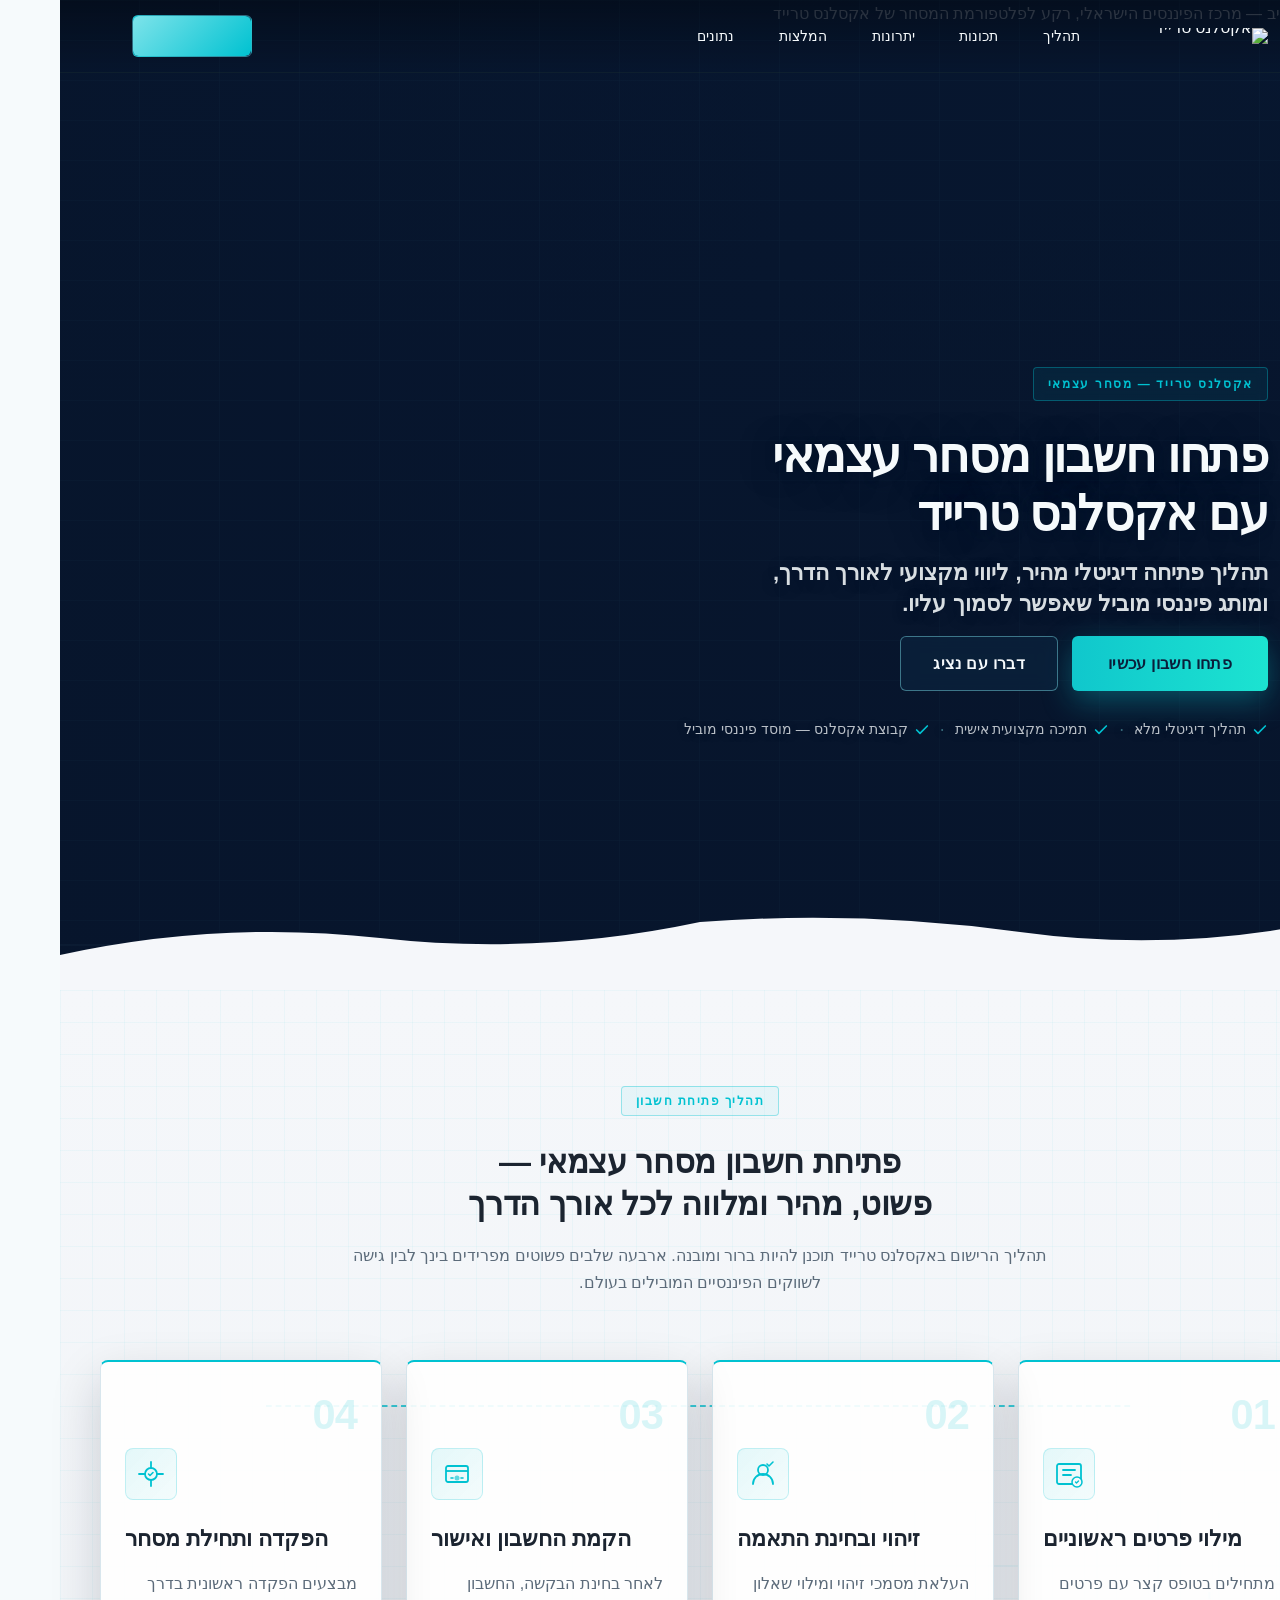
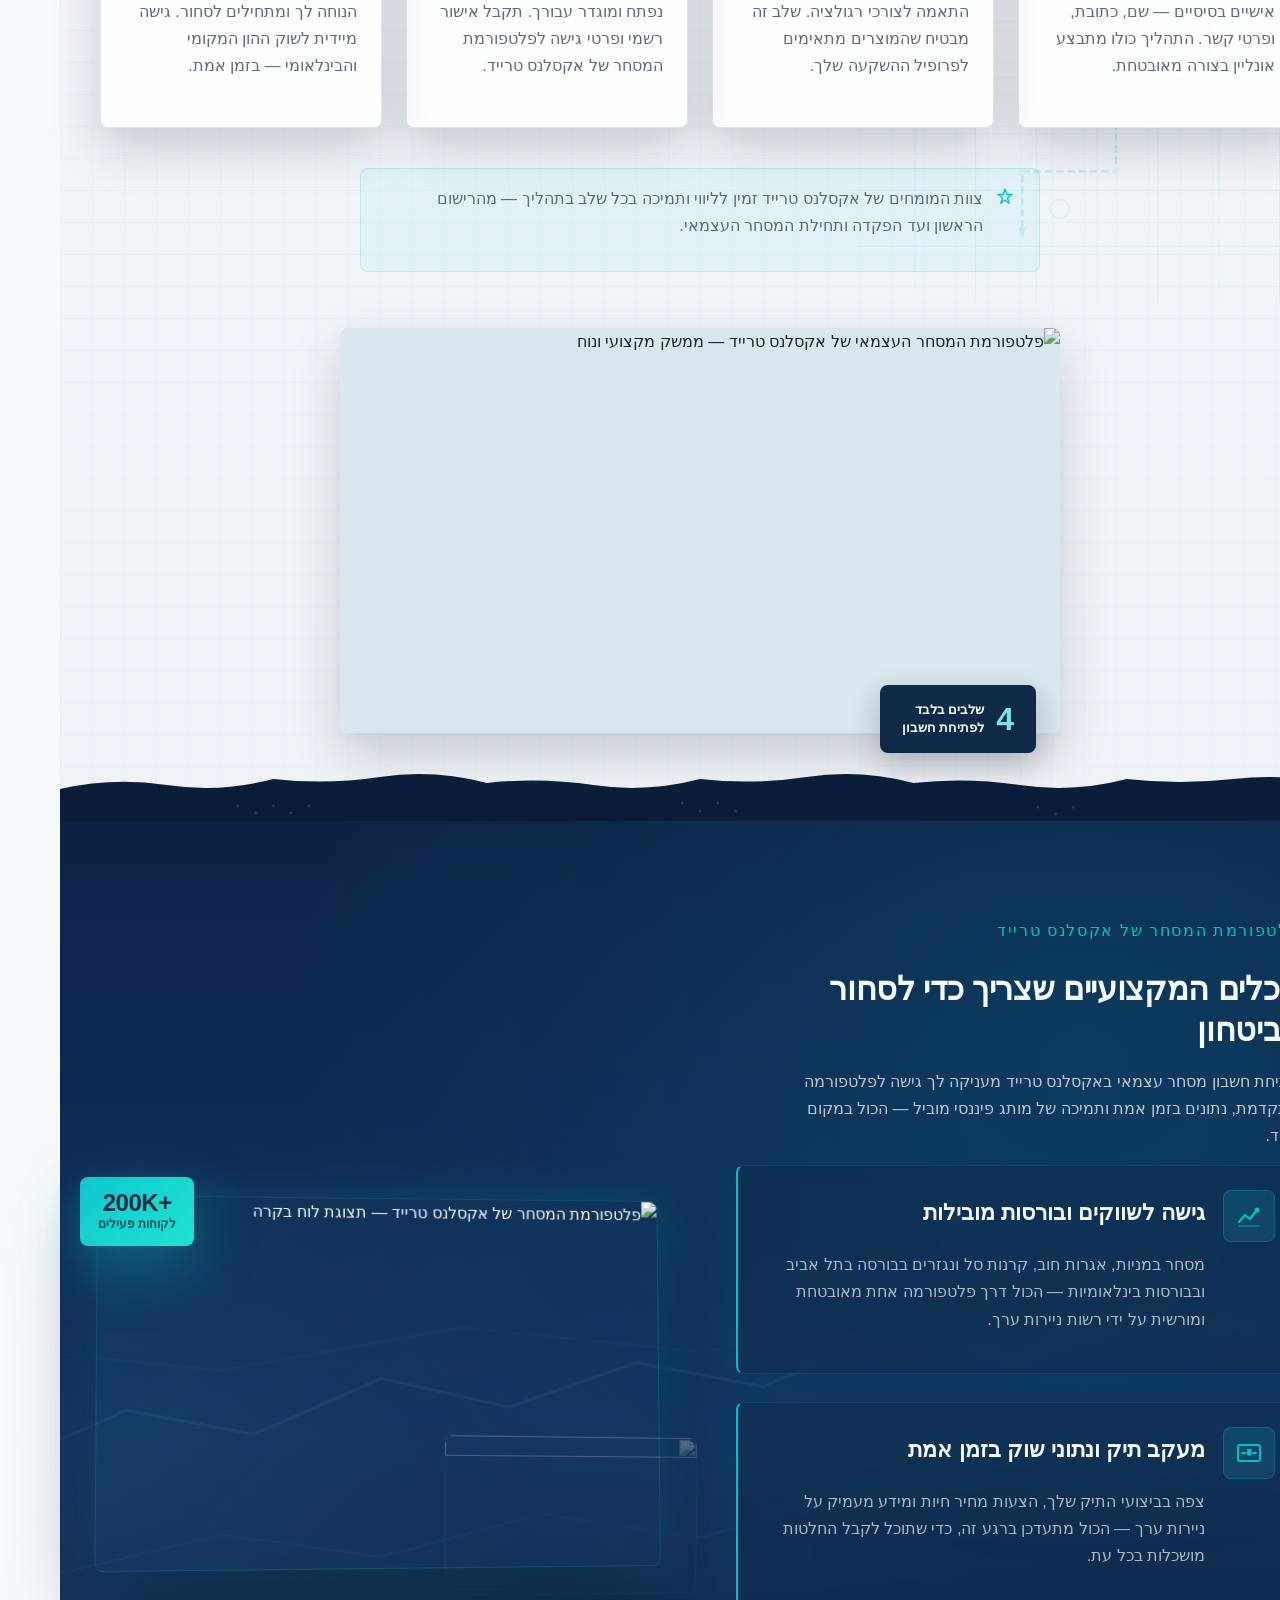
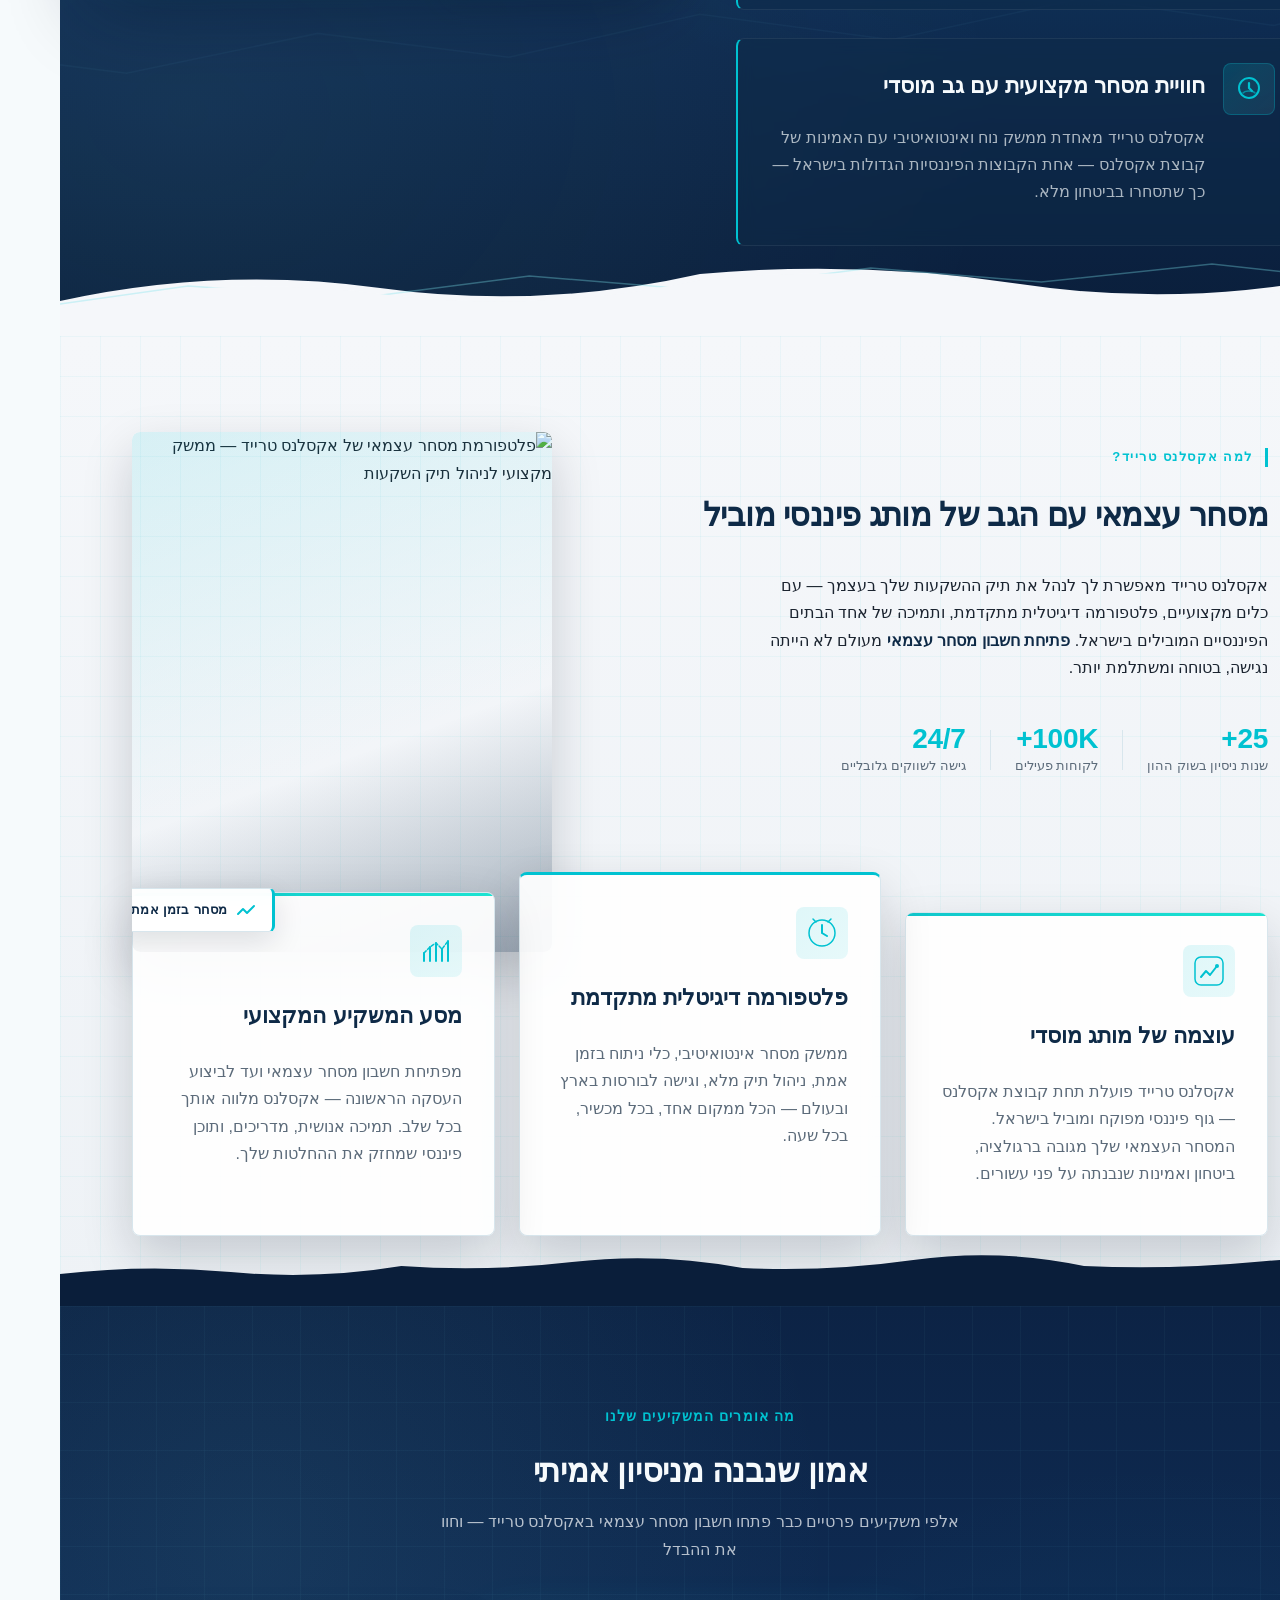
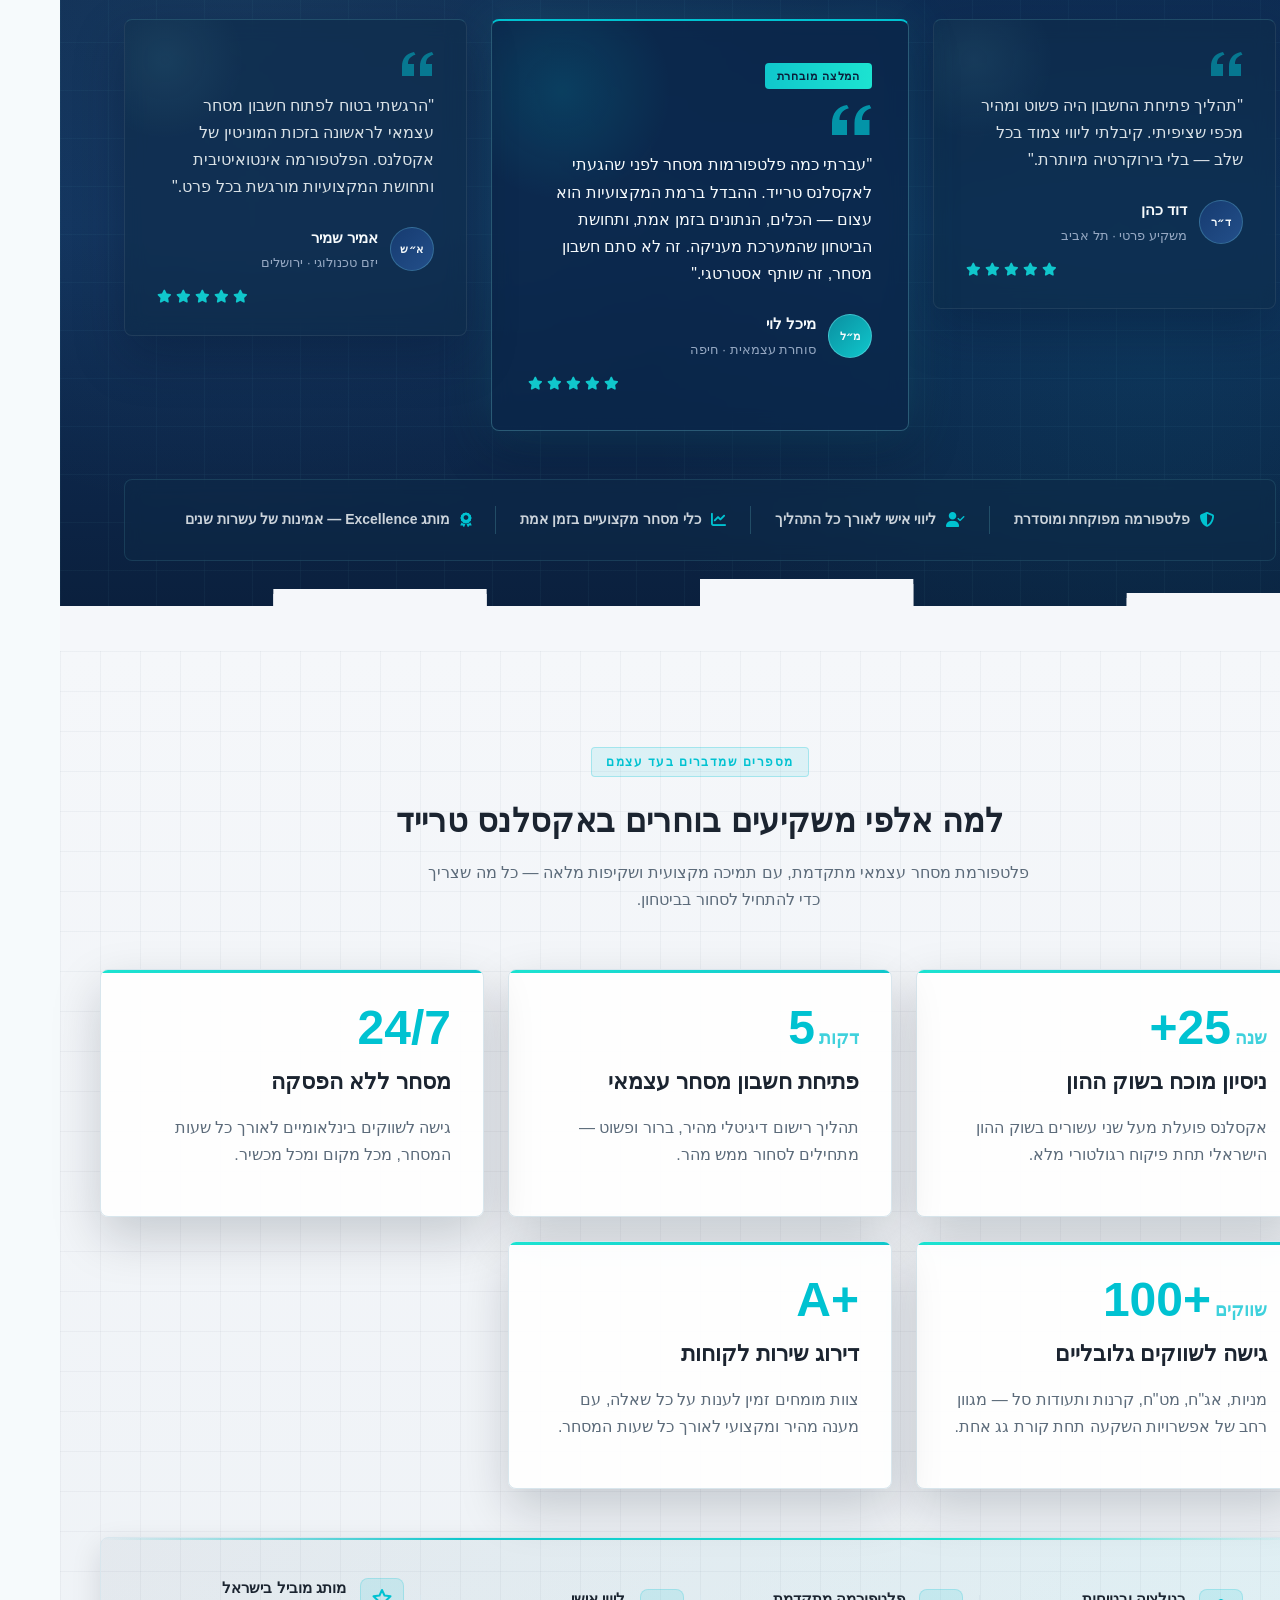
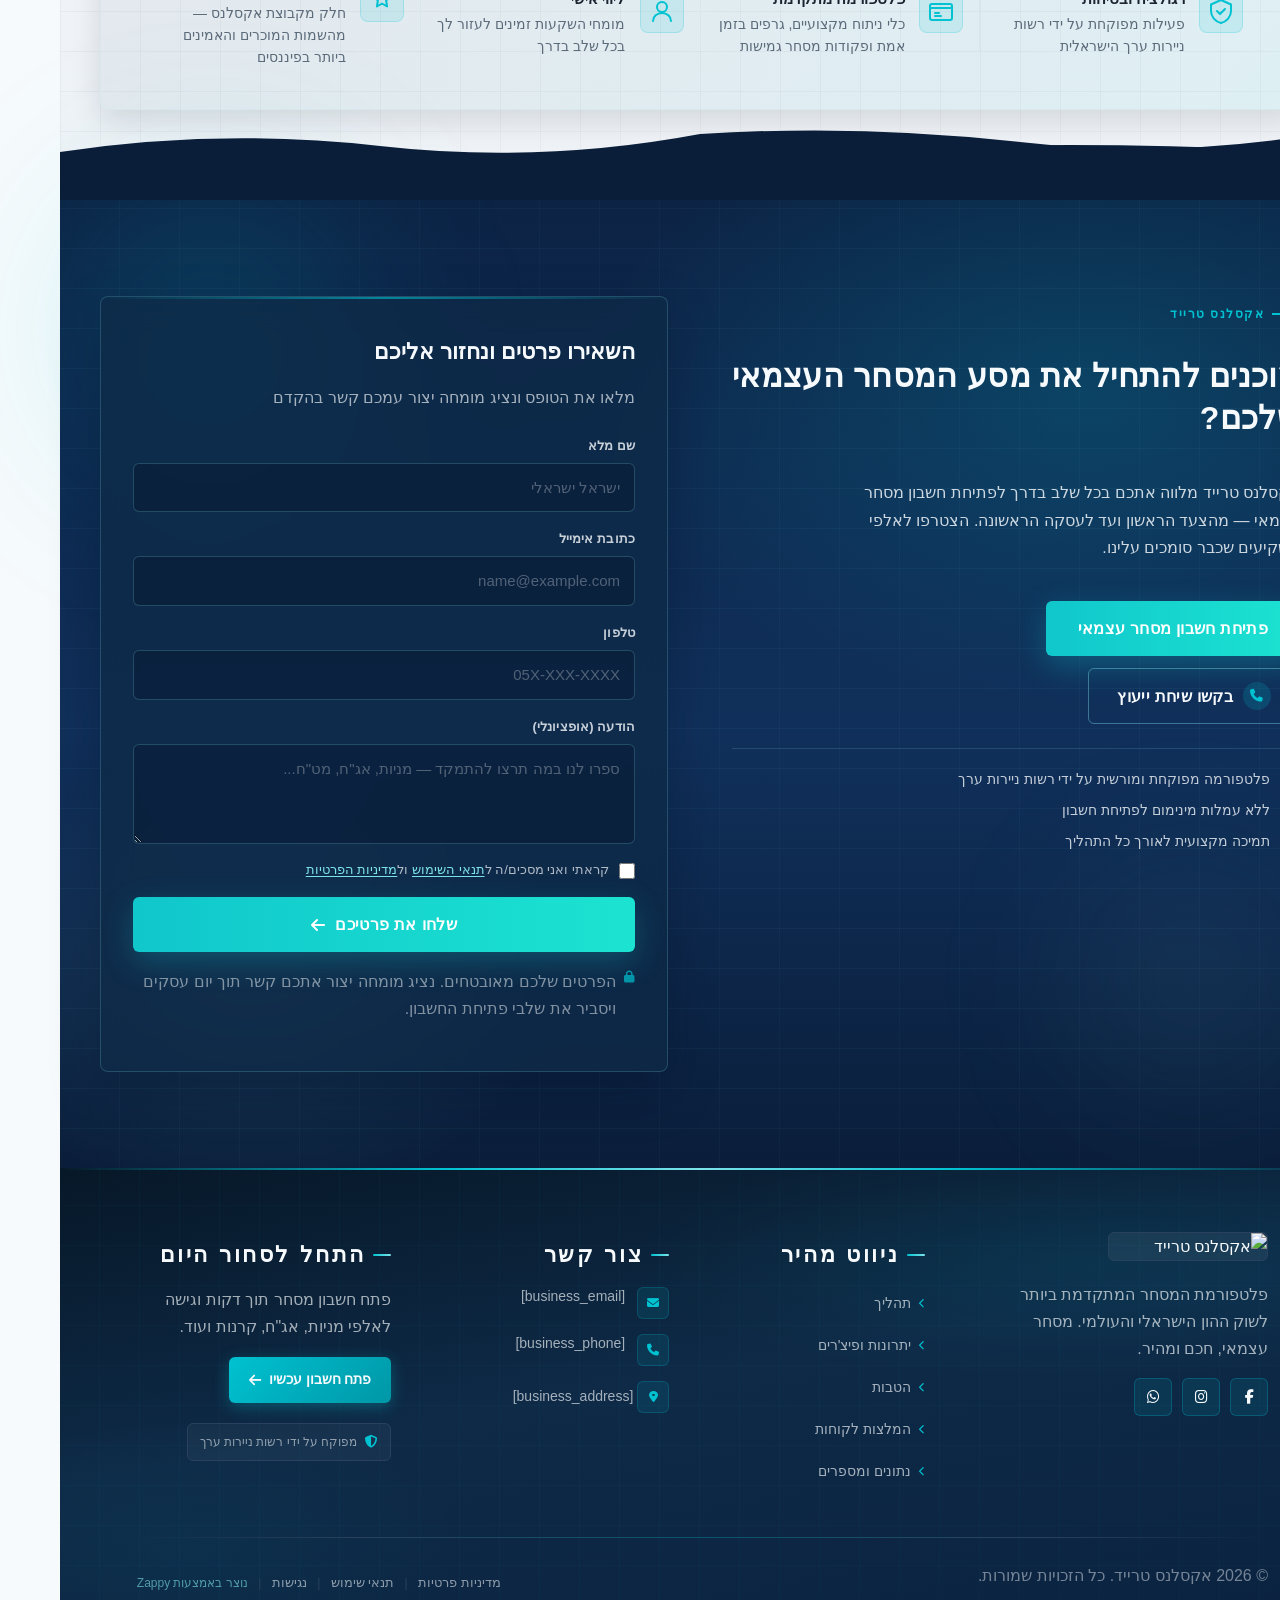
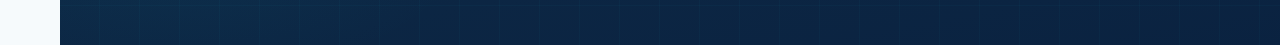
==== index.html @ 42afdbe3 "Background sync: Progressive GitHub Sync" ====
<!DOCTYPE html>
<html lang="he" dir="rtl">
<head>
    <meta charset="UTF-8">
    <meta name="viewport" content="width=device-width, initial-scale=1.0">
    <meta name="robots" content="index, follow">
    <title>פתיחת חשבון מסחר עצמאי — אקסלנס טרייד</title>
    <meta name="description" content="Excellence Trade (Xnes) is a leading Israeli self-directed trading platform under the Excellence brand. The landing page is designed to guide new users through ">
    <meta name="keywords" content="פתיחת חשבון מסחר עצמאי, אקסלנס טרייד, פתיחת חשבון מסחר עצמאי, אקסלנס טרייד פתיחת חשבון">
    
    <!-- Favicons -->
    <link rel="icon" type="image/x-icon" href="/assets/favicon.ico">
    <link rel="icon" type="image/png" sizes="16x16" href="/assets/favicon-16x16.png">
    <link rel="icon" type="image/png" sizes="32x32" href="/assets/favicon-32x32.png">
    <link rel="icon" type="image/png" sizes="48x48" href="/assets/favicon-48x48.png">
    <link rel="icon" type="image/png" sizes="192x192" href="/assets/favicon-192x192.png">
    <link rel="icon" type="image/png" sizes="512x512" href="/assets/favicon-512x512.png">
    <link rel="apple-touch-icon" href="/assets/apple-touch-icon.png">
    <!-- Zappy Analytics -->
<script>
(function() {
  'use strict';
  
  // Configuration
  var config = {
    websiteId: '91805e69-9a18-4a18-b929-80212815d989',
    apiUrl: 'https://api.zappy5.com/api/analytics/track',
    sessionDuration: 30 * 60 * 1000, // 30 minutes
    visitorDuration: 30 * 24 * 60 * 60 * 1000, // 30 days
    trackPageViews: true,
    trackClicks: true,
    trackFormSubmissions: true
  };
  
  // Generate or retrieve persistent visitor ID (30 days)
  function getVisitorId() {
    var visitorKey = 'zappy_visitor_' + config.websiteId;
    var visitor = null;
    
    try {
      visitor = localStorage.getItem(visitorKey);
      if (visitor) {
        var visitorData = JSON.parse(visitor);
        var now = Date.now();
        
        // Check if visitor ID is still valid (30 days)
        if (now - visitorData.created < config.visitorDuration) {
          // Update last seen timestamp
          visitorData.lastSeen = now;
          localStorage.setItem(visitorKey, JSON.stringify(visitorData));
          return visitorData.id;
        }
      }
    } catch (e) {
      console.warn('Zappy Analytics: LocalStorage not available');
    }
    
    // Generate new visitor ID
    var newVisitorId = 'zv_' + Date.now() + '_' + Math.random().toString(36).substr(2, 9);
    
    try {
      localStorage.setItem(visitorKey, JSON.stringify({
        id: newVisitorId,
        created: Date.now(),
        lastSeen: Date.now()
      }));
    } catch (e) {
      // Continue without local storage
    }
    
    return newVisitorId;
  }
  
  // Generate or retrieve session ID (30 minutes)
  function getSessionId() {
    var sessionKey = 'zappy_session_' + config.websiteId;
    var session = null;
    
    try {
      session = sessionStorage.getItem(sessionKey);
      if (session) {
        var sessionData = JSON.parse(session);
        var now = Date.now();
        
        // Check if session is still valid
        if (now - sessionData.timestamp < config.sessionDuration) {
          // Update timestamp
          sessionData.timestamp = now;
          sessionStorage.setItem(sessionKey, JSON.stringify(sessionData));
          return sessionData.id;
        }
      }
    } catch (e) {
      console.warn('Zappy Analytics: SessionStorage not available');
    }
    
    // Generate new session ID
    var newSessionId = 'zs_' + Date.now() + '_' + Math.random().toString(36).substr(2, 9);
    
    try {
      sessionStorage.setItem(sessionKey, JSON.stringify({
        id: newSessionId,
        timestamp: Date.now()
      }));
    } catch (e) {
      // Continue without session storage
    }
    
    return newSessionId;
  }
  
  var visitorId = getVisitorId();
  var sessionId = getSessionId();
  
  // Track an event
  function trackEvent(eventType, data) {
    data = data || {};
    
    var eventData = {
      website_id: config.websiteId,
      event_type: eventType,
      page_path: window.location.pathname,
      referrer: document.referrer || 'direct',
      visitor_id: visitorId,
      session_id: sessionId,
      metadata: data
    };
    
    // Use sendBeacon if available (better for page unload events)
    if (navigator.sendBeacon) {
      var blob = new Blob([JSON.stringify(eventData)], { type: 'application/json' });
      navigator.sendBeacon(config.apiUrl, blob);
    } else {
      // Fallback to fetch
      fetch(config.apiUrl, {
        method: 'POST',
        headers: {
          'Content-Type': 'application/json'
        },
        body: JSON.stringify(eventData),
        keepalive: true
      }).catch(function(error) {
        console.warn('Zappy Analytics: Failed to track event', error);
      });
    }
  }
  
  // Track page view
  if (config.trackPageViews) {
    trackEvent('pageview', {
      title: document.title,
      url: window.location.href
    });
  }
  
  // Track clicks on important elements
  if (config.trackClicks) {
    document.addEventListener('click', function(e) {
      var target = e.target;
      
      // Track button clicks (counted as actions)
      if (target.tagName === 'BUTTON' || target.closest('button')) {
        var button = target.tagName === 'BUTTON' ? target : target.closest('button');
        trackEvent('click', {
          element: 'button',
          text: button.textContent.trim().substring(0, 100),
          id: button.id || null,
          class: button.className || null
        });
      }
      
      // Track link clicks (navigation - not counted as actions)
      else if (target.tagName === 'A' || target.closest('a')) {
        var link = target.tagName === 'A' ? target : target.closest('a');
        trackEvent('navigation', {
          element: 'link',
          text: link.textContent.trim().substring(0, 100),
          href: link.href,
          external: link.hostname !== window.location.hostname
        });
      }
    }, true);
  }
  
  // Track form submissions
  if (config.trackFormSubmissions) {
    document.addEventListener('submit', function(e) {
      var form = e.target;
      
      trackEvent('form_submit', {
        form_id: form.id || null,
        form_name: form.name || null,
        form_action: form.action || null,
        form_method: form.method || 'GET'
      });
    }, true);
  }
  
  // Track time on page (send on page unload)
  var pageLoadTime = Date.now();
  
  window.addEventListener('beforeunload', function() {
    var timeOnPage = Math.floor((Date.now() - pageLoadTime) / 1000); // in seconds
    
    trackEvent('page_unload', {
      time_on_page: timeOnPage,
      page_path: window.location.pathname
    });
  });
  
  // Expose tracking function globally for custom events
  window.zappyAnalytics = {
    track: trackEvent,
    getVisitorId: function() { return visitorId; },
    getSessionId: function() { return sessionId; }
  };
  
})();
</script>
<!-- End Zappy Analytics -->
    <meta property="og:title" content="פתיחת חשבון מסחר עצמאי — אקסלנס טרייד">
  <meta property="og:description" content="Excellence Trade (Xnes) is a leading Israeli self-directed trading platform under the Excellence brand. The landing page is designed to guide new users through ">
  <meta property="og:type" content="website">
  <meta property="og:locale" content="he_IL">
  
  <meta name="twitter:card" content="summary_large_image">
  <meta name="twitter:title" content="פתיחת חשבון מסחר עצמאי — אקסלנס טרייד">
  <meta name="twitter:description" content="Excellence Trade (Xnes) is a leading Israeli self-directed trading platform under the Excellence brand. The landing page is designed to guide new users through ">
  
  <link rel="stylesheet" href="https://cdnjs.cloudflare.com/ajax/libs/font-awesome/6.4.0/css/all.min.css">

    <!-- Favicons -->
    <link rel="icon" type="image/x-icon" href="/assets/favicon.ico">
    <link rel="icon" type="image/png" sizes="16x16" href="/assets/favicon-16x16.png">
    <link rel="icon" type="image/png" sizes="32x32" href="/assets/favicon-32x32.png">
    <link rel="icon" type="image/png" sizes="48x48" href="/assets/favicon-48x48.png">
    <link rel="icon" type="image/png" sizes="192x192" href="/assets/favicon-192x192.png">
    <link rel="icon" type="image/png" sizes="512x512" href="/assets/favicon-512x512.png">
    <link rel="apple-touch-icon" href="/assets/apple-touch-icon.png">
    <!-- Cookie Consent -->
    <link rel="stylesheet" href="https://cdn.jsdelivr.net/npm/vanilla-cookieconsent@3/dist/cookieconsent.css">
    <script src="https://cdn.jsdelivr.net/npm/vanilla-cookieconsent@3/dist/cookieconsent.umd.js"></script>
    <!-- Mickidum Accessibility Toolbar -->
    <script src="https://cdn.jsdelivr.net/gh/mickidum/acc_toolbar/acctoolbar/acctoolbar.min.js"></script>
    <link rel="stylesheet" href="/styles.css">

    <style id="zappy-dropdown-submenu-styles">
      /* ========== DESKTOP DROPDOWN SUBMENU STYLES ========== */
      /* Base styles for dropdown submenus - parent must be positioned */
      .nav-menu li:has(.sub-menu), nav li:has(.sub-menu), .navbar li:has(.sub-menu), #navMenu li:has(.sub-menu) { position: relative; }
      /* Submenu base - hidden by default */
      .nav-menu .sub-menu, nav .sub-menu, .navbar .sub-menu, #navMenu .sub-menu { display: block !important; position: absolute !important; top: 100%; left: 0; min-width: 220px; background: white; border-radius: 8px; box-shadow: 0 8px 25px rgba(0,0,0,0.15); padding: 8px 0; opacity: 0; visibility: hidden; transform: translateY(10px); transition: all 0.3s ease; z-index: 1000; list-style: none; pointer-events: none; }
      /* CRITICAL: Desktop hover styles to show dropdown */
      .nav-menu li:hover > .sub-menu, nav li:hover > .sub-menu, .navbar li:hover > .sub-menu, #navMenu li:hover > .sub-menu { opacity: 1 !important; visibility: visible !important; transform: translateY(0) !important; pointer-events: auto !important; }
      /* Submenu item styling */
      .sub-menu li { list-style: none; margin: 0; padding: 0; }
      .sub-menu a { display: block !important; padding: 10px 16px !important; color: var(--text-dark, #333) !important; font-weight: 500; text-decoration: none; white-space: nowrap; transition: background-color 0.2s; }
      .sub-menu a:hover { background-color: #f5f5f5; }
      /* RTL (Hebrew/Arabic) dropdown positioning */
      [dir="rtl"] .nav-menu .sub-menu, [dir="rtl"] nav .sub-menu, [dir="rtl"] .navbar .sub-menu, html[lang="he"] .nav-menu .sub-menu, html[lang="he"] nav .sub-menu, html[lang="he"] .navbar .sub-menu, html[lang="ar"] .nav-menu .sub-menu, html[lang="ar"] nav .sub-menu, html[lang="ar"] .navbar .sub-menu { left: auto !important; right: 0 !important; }
      /* Hide empty dropdown menus */
      .sub-menu:empty, .sub-menu:not(:has(li:not(.zappy-hidden-menu-item))), .sub-menu:not(:has(li)) { display: none !important; opacity: 0 !important; visibility: hidden !important; pointer-events: none !important; }
      /* Desktop: show submenu on Menu Group hover */
      li:has(.menu-group-title):hover > .sub-menu { opacity: 1 !important; visibility: visible !important; transform: translateY(0) !important; pointer-events: auto !important; }
      /* Menu Group title styling */
      .nav-menu > li > .menu-group-title, #navMenu > li > .menu-group-title { display: inline-block; padding: 0.5rem 1rem; cursor: default; user-select: none; }
      
      /* ========== MOBILE SUBMENU STYLES ========== */
      @media (max-width: 768px) {
        .nav-menu .sub-menu, nav .sub-menu, .navbar .sub-menu, #navMenu .sub-menu { position: static !important; transform: none !important; box-shadow: none !important; background: transparent !important; max-height: 0; overflow: hidden; opacity: 0; visibility: hidden; transition: max-height 0.3s ease, opacity 0.3s ease; padding: 0 !important; border-radius: 0 !important; }
        .sub-menu.mobile-expanded { max-height: 500px !important; opacity: 1 !important; visibility: visible !important; padding: 8px 0 8px 16px !important; }
        [dir="rtl"] .sub-menu.mobile-expanded, html[lang="he"] .sub-menu.mobile-expanded { padding: 8px 16px 8px 0 !important; }
        /* Disable hover behavior on mobile */
        .nav-menu li:hover > .sub-menu, nav li:hover > .sub-menu, .navbar li:hover > .sub-menu, #navMenu li:hover > .sub-menu { opacity: 0; visibility: hidden; pointer-events: none; }
        .nav-menu li > .sub-menu.mobile-expanded, nav li > .sub-menu.mobile-expanded, .navbar li > .sub-menu.mobile-expanded, #navMenu li > .sub-menu.mobile-expanded { opacity: 1 !important; visibility: visible !important; pointer-events: auto !important; }
        .nav-menu li:has(.sub-menu), nav li:has(.sub-menu), .navbar li:has(.sub-menu), #navMenu li:has(.sub-menu) { display: flex !important; flex-wrap: wrap !important; align-items: center !important; position: relative !important; min-height: 44px !important; }
        .nav-menu li:has(.sub-menu) > a, nav li:has(.sub-menu) > a, .navbar li:has(.sub-menu) > a, #navMenu li:has(.sub-menu) > a { flex: 1 !important; min-width: 0 !important; }
        .nav-menu li:has(.sub-menu) > .menu-group-title, nav li:has(.sub-menu) > .menu-group-title, .navbar li:has(.sub-menu) > .menu-group-title, #navMenu li:has(.sub-menu) > .menu-group-title { flex: 1 !important; min-width: 0 !important; padding: 0 !important; line-height: inherit !important; }
        .nav-menu li:has(.sub-menu) > .sub-menu, nav li:has(.sub-menu) > .sub-menu, .navbar li:has(.sub-menu) > .sub-menu, #navMenu li:has(.sub-menu) > .sub-menu { flex-basis: 100% !important; width: 100% !important; }
        .nav-menu li:has(.sub-menu) > a [class*="chevron"], .nav-menu li:has(.sub-menu) > a [class*="arrow"], .nav-menu li:has(.sub-menu) > a .fa-chevron-down, .nav-menu li:has(.sub-menu) > a .fa-angle-down, nav li:has(.sub-menu) > a [class*="chevron"], nav li:has(.sub-menu) > a [class*="arrow"], #navMenu li:has(.sub-menu) > a [class*="chevron"], #navMenu li:has(.sub-menu) > a [class*="arrow"] { display: none !important; visibility: hidden !important; }
        .mobile-submenu-toggle { display: flex !important; align-items: center !important; justify-content: center !important; width: 44px !important; height: auto !important; background: transparent !important; border: none !important; cursor: pointer !important; color: var(--text-dark) !important; position: static !important; flex-shrink: 0 !important; align-self: stretch !important; z-index: 2 !important; padding: 0 !important; margin: 0 !important; }
        .mobile-submenu-toggle::after { content: '' !important; width: 0 !important; height: 0 !important; border-left: 6px solid transparent !important; border-right: 6px solid transparent !important; border-top: 7px solid currentColor !important; transition: transform 0.3s ease !important; }
        .mobile-submenu-toggle.expanded::after { transform: rotate(180deg) !important; }
        .sub-menu a { padding: 10px 0 !important; display: block !important; color: var(--text-dark) !important; }
        .navbar .sub-menu li a, nav.navbar .sub-menu li a, .zappy-products-dropdown .sub-menu a { color: var(--text-dark) !important; }
      }
      @media (min-width: 769px) { .mobile-submenu-toggle { display: none !important; } }
    </style>

    <style id="mobile-lang-menu-deployed-css">
    @media (max-width: 768px) {
      .lang-switcher,
      .nav-cta-container .lang-switcher,
      .nav-container .lang-switcher,
      .navbar .lang-switcher,
      .navbar .nav-cta-container .lang-switcher,
      .nav-icons-left .lang-switcher,
      .nav-ecommerce-icons .lang-switcher { display: none !important; }
      .mobile-lang-menu { width: 100%; border-top: 1px solid rgba(128,128,128,0.2); padding: 8px 0 0 0; margin-top: 8px; }
      .mobile-lang-toggle { display: flex !important; align-items: center; justify-content: space-between; width: 100%; padding: 12px 16px; background: none; border: none; cursor: pointer; font-size: 15px; color: inherit; font-family: inherit; }
      .mobile-lang-toggle::after { content: ''; display: inline-block; width: 8px; height: 8px; border-right: 2px solid currentColor; border-bottom: 2px solid currentColor; transform: rotate(45deg); transition: transform 0.3s ease; margin-left: 8px; }
      .mobile-lang-toggle.expanded::after { transform: rotate(-135deg); }
      .mobile-lang-options { max-height: 0; overflow: hidden; transition: max-height 0.3s ease; }
      .mobile-lang-options.expanded { max-height: 300px; }
      .mobile-lang-option { display: flex !important; align-items: center; gap: 10px; padding: 10px 24px; text-decoration: none; color: inherit; font-size: 14px; font-family: inherit; }
      .mobile-lang-option:hover { background: rgba(128,128,128,0.1); }
      .mobile-lang-option.active { font-weight: 600; opacity: 0.7; pointer-events: none; }
      .mobile-lang-option img { width: 20px; height: 20px; border-radius: 50%; }
    }
    @media (min-width: 769px) {
      .mobile-lang-menu { display: none !important; }
    }
    </style>

    <style id="zappy-widget-visibility">
      #mic-access-tool-general-button, .mic-access-tool-general-button,
      #mic-init-access-tool .mic-access-tool-general-button, #mic-init-access-tool #mic-access-tool-general-button,
      ._access-icon, #mic-access-tool-box, .mic-access-tool-box,
      #mic-init-access-tool #mic-access-tool-box, div[id*="mic-access-tool-box"], ._access-menu {
        display: none !important; visibility: hidden !important; opacity: 0 !important; pointer-events: none !important;
      }
    </style>
</head>
<body>

  <nav class="navbar" dir="rtl">
  <button class="mobile-toggle" id="mobileToggle" aria-label="Menu">
    <svg class="hamburger-icon" width="24" height="24" viewbox="0 0 24 24" fill="none">
      <path d="M3 12h18M3 6h18M3 18h18" stroke="currentColor" stroke-width="2" stroke-linecap="round"></path>
    </svg>
    <svg class="close-icon" width="24" height="24" viewbox="0 0 24 24" fill="none" style="display: none;">
      <path d="M18 6L6 18M6 6l12 12" stroke="currentColor" stroke-width="2" stroke-linecap="round"></path>
    </svg>
  </button>

  <button class="phone-header-btn" data-phone="" aria-label="Call">
    <svg width="20" height="20" viewbox="0 0 24 24" fill="currentColor">
      <path d="M22 16.92v3a2 2 0 0 1-2.18 2 19.79 19.79 0 0 1-8.63-3.07 19.5 19.5 0 0 1-6-6 19.79 19.79 0 0 1-3.07-8.67A2 2 0 0 1 4.11 2h3a2 2 0 0 1 2 1.72 12.84 12.84 0 0 0 .7 2.81 2 2 0 0 1-.45 2.11L8.09 9.91a16 16 0 0 0 6 6l1.27-1.27a2 2 0 0 1 2.11-.45 12.84 12.84 0 0 0 2.81.7A2 2 0 0 1 22 16.92z"></path>
    </svg>
  </button>

  <div class="nav-container">
    <div class="nav-right-group"><div class="nav-brand">
      <a href="/" class="logo-link">
        <img src="/assets/business-logo.webp" alt="אקסלנס טרייד" class="logo">
      </a>
    </div><ul class="nav-menu" id="navMenu"><li><a href="#process">תהליך</a></li><li><a href="#features">תכונות</a></li><li><a href="#benefits">יתרונות</a></li><li><a href="#testimonials">המלצות</a></li><li><a href="#stats">נתונים</a></li></ul></div>

    

    <div class="nav-cta-container">
      <a href="#cta" class="nav-cta-btn">צור קשר</a>
    </div>
  </div>
</nav>
<script>

// Navbar Mobile Menu Toggle and Contrast Fix
(function() {
  // Use 'load' event instead of 'DOMContentLoaded' to ensure we run AFTER all other scripts
  window.addEventListener('load', function() {
    
    // FIX MOBILE BUTTON CONTRAST
    // Detect navbar background color and apply contrasting color to mobile buttons
    const navbar = document.querySelector('.navbar, nav, header');
    if (!navbar) {
      console.log('[Navbar] Navbar element not found');
      return;
    }
    
    // DECLARE VARIABLES EARLY to avoid Temporal Dead Zone errors
    // These are used in multiple places below
    let mobileToggle = document.getElementById('mobileToggle') ||
                       document.querySelector('.mobile-toggle') ||
                       document.querySelector('.hamburger') ||
                       document.querySelector('.hamburger-menu') ||
                       document.querySelector('.menu-toggle') ||
                       document.querySelector('.burger-menu') ||
                       document.querySelector('[aria-label="Menu"]') ||
                       document.querySelector('[aria-label="תפריט"]');
    
    const phoneBtn = document.querySelector('.phone-header-btn');
    
    const computedStyle = window.getComputedStyle(navbar);
    let bgColor = computedStyle.backgroundColor;
    
    console.log('[Navbar] Initial navbar background:', bgColor);
    
    // Check if background is transparent or rgba with 0 alpha
    const isTransparent = bgColor === 'transparent' || 
                         bgColor === 'rgba(0, 0, 0, 0)' ||
                         (bgColor.startsWith('rgba') && bgColor.includes(', 0)'));
    
    if (isTransparent) {
      // Check for background-image or gradient
      const bgImage = computedStyle.backgroundImage;
      if (bgImage && bgImage !== 'none') {
        console.log('[Navbar] Navbar has background image/gradient, using dark text');
        bgColor = 'rgb(240, 240, 240)'; // Assume light background
      } else {
        // Transparent navbar - check body background
        const bodyBg = window.getComputedStyle(document.body).backgroundColor;
        console.log('[Navbar] Navbar transparent, using body background:', bodyBg);
        bgColor = bodyBg;
      }
    }
    
    // Calculate luminance to determine if background is light or dark
    const rgb = bgColor.match(/\d+/g);
    if (rgb && rgb.length >= 3) {
      const r = parseInt(rgb[0]);
      const g = parseInt(rgb[1]);
      const b = parseInt(rgb[2]);
      const luminance = (0.299 * r + 0.587 * g + 0.114 * b) / 255;
      
      // Mobile button colors are set by Claude's AI-generated CSS (same as .nav-menu a)
      // No dynamic color overrides needed - colors come from the generated navbar CSS
      console.log('[Navbar] Mobile button colors preserved from Claude CSS (luminance:', luminance.toFixed(2) + ')');
      
      // FIX ICON SIZES - Ensure SVGs are properly sized and visible
      // INJECT CRITICAL CSS TO OVERRIDE ANY CONFLICTING RULES
      const criticalCSS = document.createElement('style');
      criticalCSS.id = 'zappy-mobile-nav-fix';
      const htmlLang = document.documentElement.lang || 'en';
      const htmlDir = document.documentElement.dir || 'ltr';
      // Check both dir attribute AND lang for RTL detection
      // dir="rtl" is the most reliable indicator
      const isRTL = htmlDir === 'rtl' || htmlLang === 'he' || htmlLang === 'ar';
      
      criticalCSS.textContent = `
        /* Hide mobile buttons on desktop, show only on mobile */
        @media (min-width: 769px) {
          .mobile-toggle,
          .phone-header-btn {
            display: none !important;
          }
        }
        
        /* Show and position mobile buttons correctly on mobile */
        @media (max-width: 768px) {
          .mobile-toggle,
          .phone-header-btn {
            position: absolute !important;
            top: 50% !important;
            transform: translateY(-50%) !important;
            z-index: 1001 !important;
            display: flex !important;
            align-items: center !important;
            justify-content: center !important;
            width: 36px !important;
            height: 36px !important;
            border-radius: 50% !important;
            border: none !important;
            cursor: pointer !important;
            padding: 6px !important;
            background: none !important;
            color: var(--nav-text, var(--text-dark)) !important;
          }
          
          /* LTR positioning (default): hamburger LEFT, phone RIGHT */
          html:not([dir="rtl"]):not([lang="he"]):not([lang="ar"]) .mobile-toggle,
          html[dir="ltr"] .mobile-toggle {
            left: 12px !important;
            right: auto !important;
          }
          html:not([dir="rtl"]):not([lang="he"]):not([lang="ar"]) .phone-header-btn,
          html[dir="ltr"] .phone-header-btn {
            right: 12px !important;
            left: auto !important;
          }
          
          /* RTL positioning: hamburger RIGHT, phone LEFT */
          html[dir="rtl"] .mobile-toggle,
          html[lang="he"] .mobile-toggle,
          html[lang="ar"] .mobile-toggle {
            right: 12px !important;
            left: auto !important;
          }
          html[dir="rtl"] .phone-header-btn,
          html[lang="he"] .phone-header-btn,
          html[lang="ar"] .phone-header-btn {
            left: 12px !important;
            right: auto !important;
          }
          
          /* CRITICAL: Ensure nav-container has min-height on mobile */
          /* All children are positioned absolutely/fixed on mobile, so height:auto collapses to 0 */
          .nav-container {
            min-height: 70px !important;
            position: relative !important;
          }
          
          /* Ensure SVG icons are properly sized and inherit color */
          .mobile-toggle svg,
          .phone-header-btn svg {
            width: 24px !important;
            height: 24px !important;
            /* Don't force display - let JavaScript control hamburger/close toggle */
          }
          
          /* Reset nav-cta-container on mobile - remove desktop box-shadow/padding */
          /* that creates a visible ghost box when CTA button is hidden */
          .nav-cta-container {
            box-shadow: none !important;
            padding: 0 !important;
          }
          
          /* Hide nav-cta-container entirely on mobile when there's no lang-switcher */
          /* (only the CTA button is inside, and it's hidden on mobile) */
          .nav-cta-container:not(:has(.lang-switcher)) {
            display: none !important;
          }
          
          /* CRITICAL: Prevent hero image fade gradient from bleeding over headline text */
          /* The .image-fade-gradient has bottom: -30px (extends below parent) */
          /* On mobile stacked layout, this overlaps the h1 text below the image */
          .hero-image-column {
            overflow: hidden !important;
          }
          .image-fade-gradient {
            bottom: 0 !important;
          }
          
          /* Hide desktop language switcher on mobile - hamburger menu handles it */
          /* High specificity to override stored CSS */
          .lang-switcher,
          .nav-cta-container .lang-switcher,
          .nav-container .lang-switcher,
          .navbar .lang-switcher,
          .navbar .nav-cta-container .lang-switcher {
            display: none !important;
          }
        }
      `;
      
      // Remove existing fix if present and inject new one
      const existing = document.getElementById('zappy-mobile-nav-fix');
      if (existing) existing.remove();
      document.head.appendChild(criticalCSS);
      
      console.log('[Navbar] Critical CSS injected for mobile nav positioning');
      
      // ONLY apply inline positioning styles on mobile viewport
      // On desktop, the CSS handles hiding these buttons with display: none
      // Inline styles were breaking desktop layout by overriding CSS
      const isMobileViewport = window.innerWidth <= 768;
      
      if (mobileToggle) {
        // Icon sizing applies to all viewports for consistency
        const hamburgerIcon = mobileToggle.querySelector('.hamburger-icon');
        const closeIcon = mobileToggle.querySelector('.close-icon');
        
        if (hamburgerIcon) {
          hamburgerIcon.style.setProperty('width', '24px', 'important');
          hamburgerIcon.style.setProperty('height', '24px', 'important');
          hamburgerIcon.style.setProperty('display', 'block', 'important'); // Show hamburger by default
        }
        if (closeIcon) {
          closeIcon.style.setProperty('width', '24px', 'important');
          closeIcon.style.setProperty('height', '24px', 'important');
          closeIcon.style.setProperty('display', 'none', 'important'); // Hide close icon by default
        }
        
        // ONLY set positioning inline styles on mobile
        if (isMobileViewport) {
          mobileToggle.style.setProperty('position', 'absolute', 'important');
          mobileToggle.style.setProperty('top', '50%', 'important');
          mobileToggle.style.setProperty('transform', 'translateY(-50%)', 'important');
          mobileToggle.style.setProperty('z-index', '1001', 'important');
          
          // Clear any inline left/right so CSS can take over based on html[dir]
          mobileToggle.style.removeProperty('left');
          mobileToggle.style.removeProperty('right');
          
          console.log('[Navbar] Mobile toggle positioning applied (mobile viewport)');
        } else {
          // On desktop, clear any positioning styles to let CSS handle it
          mobileToggle.style.removeProperty('position');
          mobileToggle.style.removeProperty('top');
          mobileToggle.style.removeProperty('transform');
          mobileToggle.style.removeProperty('z-index');
          mobileToggle.style.removeProperty('left');
          mobileToggle.style.removeProperty('right');
          console.log('[Navbar] Desktop viewport - cleared mobile toggle inline positioning');
        }
      }
      
      if (phoneBtn) {
        // Icon sizing applies to all viewports
        const phoneIcon = phoneBtn.querySelector('svg');
        if (phoneIcon) {
          phoneIcon.style.width = '24px';
          phoneIcon.style.height = '24px';
          phoneIcon.setAttribute('width', '24');
          phoneIcon.setAttribute('height', '24');
        }
        
        // ONLY set positioning inline styles on mobile
        if (isMobileViewport) {
          phoneBtn.style.setProperty('position', 'absolute', 'important');
          phoneBtn.style.setProperty('top', '50%', 'important');
          phoneBtn.style.setProperty('transform', 'translateY(-50%)', 'important');
          phoneBtn.style.setProperty('z-index', '1001', 'important');
          
          // Clear any inline left/right so CSS can take over based on html[dir]
          phoneBtn.style.removeProperty('left');
          phoneBtn.style.removeProperty('right');
          
          console.log('[Navbar] Phone button positioning applied (mobile viewport)');
        } else {
          // On desktop, clear any positioning styles to let CSS handle it
          phoneBtn.style.removeProperty('position');
          phoneBtn.style.removeProperty('top');
          phoneBtn.style.removeProperty('transform');
          phoneBtn.style.removeProperty('z-index');
          phoneBtn.style.removeProperty('left');
          phoneBtn.style.removeProperty('right');
          console.log('[Navbar] Desktop viewport - cleared phone button inline positioning');
        }
      }
    } else {
      console.log('[Navbar] Could not parse background color:', bgColor);
    }
    
    // MOBILE MENU TOGGLE
    // Re-query in case DOM changed (mobileToggle already declared at top of function)
    mobileToggle = document.getElementById('mobileToggle') ||
                   document.querySelector('.mobile-toggle') ||
                   document.querySelector('.hamburger') ||
                   document.querySelector('.hamburger-menu') ||
                   document.querySelector('.menu-toggle') ||
                   document.querySelector('.burger-menu') ||
                   document.querySelector('[aria-label="Menu"]') ||
                   document.querySelector('[aria-label="תפריט"]');
    
    // EXPANDED SEARCH: Find nav menu by ID or class
    const navMenu = document.getElementById('navMenu') ||
                  document.querySelector('.nav-menu') ||
                  document.querySelector('.nav-links') ||
                  document.querySelector('nav ul:not(.submenu)');
    
    if (!mobileToggle || !navMenu) {
      console.log('[Navbar] Mobile toggle or menu not found:', { toggle: !!mobileToggle, menu: !!navMenu });
      return;
    }
    
    // Ensure navMenu has ID for CSS targeting
    if (!navMenu.id) {
      navMenu.id = 'navMenu';
    }
    
    console.log('[Navbar] Initializing mobile menu...');
    
    // Remove any existing event listeners by cloning the button
    const newToggle = mobileToggle.cloneNode(true);
    mobileToggle.parentNode.replaceChild(newToggle, mobileToggle);
    
    // Toggle menu on button click - use newToggle now
    newToggle.addEventListener('click', function(e) {
      e.preventDefault();
      e.stopPropagation();
      
      const hamburgerIcon = this.querySelector('.hamburger-icon');
      const closeIcon = this.querySelector('.close-icon');
      const isActive = navMenu.classList.contains('active');
      
      if (isActive) {
        // Close menu
        navMenu.classList.remove('active');
        if (hamburgerIcon) hamburgerIcon.style.setProperty('display', 'block', 'important');
        if (closeIcon) closeIcon.style.setProperty('display', 'none', 'important');
        document.body.style.overflow = '';
        console.log('[Navbar] Menu closed');
      } else {
        // Open menu
        navMenu.classList.add('active');
        if (hamburgerIcon) hamburgerIcon.style.setProperty('display', 'none', 'important');
        if (closeIcon) closeIcon.style.setProperty('display', 'block', 'important');
        document.body.style.overflow = 'hidden';
        console.log('[Navbar] Menu opened');
      }
    });
    
    // Close menu when clicking nav links (but NOT dropdown toggles)
    const navLinks = navMenu.querySelectorAll('a');
    navLinks.forEach(function(link) {
      link.addEventListener('click', function() {
        // Don't close if it's a dropdown child (unless it's a real navigation link)
        if (this.getAttribute('href') === '#') return;
        
        const hamburgerIcon = newToggle.querySelector('.hamburger-icon');
        const closeIcon = newToggle.querySelector('.close-icon');
        
        navMenu.classList.remove('active');
        if (hamburgerIcon) hamburgerIcon.style.setProperty('display', 'block', 'important');
        if (closeIcon) closeIcon.style.setProperty('display', 'none', 'important');
        document.body.style.overflow = '';
        console.log('[Navbar] Menu closed (link clicked)');
      });
    });
    
    // DROPDOWN MENU TOGGLE (for mobile and touch devices)
    var dropdownToggles = navMenu.querySelectorAll('.dropdown-toggle');
    dropdownToggles.forEach(function(toggle) {
      toggle.addEventListener('click', function(e) {
        e.preventDefault();
        e.stopPropagation();
        var parent = this.closest('.nav-dropdown');
        if (!parent) return;
        
        // Close other open dropdowns at the same level
        var siblings = parent.parentNode.querySelectorAll('.nav-dropdown.open');
        siblings.forEach(function(sib) {
          if (sib !== parent) sib.classList.remove('open');
        });
        
        parent.classList.toggle('open');
        console.log('[Navbar] Dropdown toggled:', parent.classList.contains('open') ? 'open' : 'closed');
      });
    });
    
    // Close dropdowns when clicking outside
    document.addEventListener('click', function(e) {
      if (!e.target.closest('.nav-dropdown')) {
        var openDropdowns = document.querySelectorAll('.nav-dropdown.open');
        openDropdowns.forEach(function(dd) { dd.classList.remove('open'); });
      }
    });
    
    console.log('[Navbar] Dropdown handlers initialized for ' + dropdownToggles.length + ' dropdowns');
    
    // Phone button functionality (phoneBtn already declared at top of function)
    if (phoneBtn) {
      phoneBtn.addEventListener('click', function() {
        // Get phone number from placeholder in page or use default
        const phoneLinks = document.querySelectorAll('a[href^="tel:"]');
        const phoneNumber = phoneLinks.length > 0 
          ? phoneLinks[0].getAttribute('href').replace('tel:', '')
          : '[business_phone]';
        
        window.location.href = 'tel:' + phoneNumber;
        console.log('[Navbar] Phone button clicked');
      });
    }
    
    console.log('[Navbar] Mobile menu initialized successfully');
    
    // === WHATSAPP BUTTON VISIBILITY FIX ===
    // Ensure WhatsApp floating button is hidden on desktop and visible on mobile
    // IMPORTANT: Only target the floating button by its class, NOT generic wa.me links
    const handleWhatsAppVisibility = function() {
      const whatsappBtn = document.querySelector('.whatsapp-float');
      if (whatsappBtn) {
        const isDesktop = window.innerWidth >= 769;
        if (isDesktop) {
          whatsappBtn.style.setProperty('display', 'none', 'important');
          whatsappBtn.style.setProperty('visibility', 'hidden', 'important');
          whatsappBtn.style.setProperty('opacity', '0', 'important');
          whatsappBtn.style.setProperty('pointer-events', 'none', 'important');
          console.log('[WhatsApp] Button hidden on desktop');
        } else {
          whatsappBtn.style.removeProperty('display');
          whatsappBtn.style.removeProperty('visibility');
          whatsappBtn.style.removeProperty('opacity');
          whatsappBtn.style.removeProperty('pointer-events');
          console.log('[WhatsApp] Button visible on mobile');
        }
      }
    };
    
    // Run on load
    handleWhatsAppVisibility();
    
    // Run on resize with debouncing
    let resizeTimer;
    window.addEventListener('resize', function() {
      clearTimeout(resizeTimer);
      resizeTimer = setTimeout(handleWhatsAppVisibility, 100);
    });
  });
})();

</script>
  
  <main>
    <section id="hero" class="index-hero-section" data-layout-spec="בית-hero" dir="rtl" data-hero-type="fullscreen-scrim">
  <!-- Background Image -->
  <div class="index-hero-bg">
    <img data-hero-bg="true" data-placeholder="index-hero-image-1" data-context="Cinematic dark financial hero image: Tel Aviv business district skyline at dusk/night merged with translucent stock chart lines, candlestick patterns, and turquoise light trails reflecting off glass skyscrapers. Deep navy and midnight blue atmosphere with glowing teal/cyan data overlays. Premium, editorial mood — institutional finance meets modern Israeli capital markets. Wide panoramic composition, 16:9 ratio." width="1440" height="900" src="/assets/site-index-hero-image-1.webp" alt="תל אביב — מרכז הפיננסים הישראלי, רקע לפלטפורמת המסחר של אקסלנס טרייד">
  </div>

  <!-- Gradient Scrim Overlay -->
  <div class="index-hero-scrim" aria-hidden="true"></div>

  <!-- Data-texture overlay -->
  <div class="index-hero-texture" aria-hidden="true"></div>

  <!-- Hero Content -->
  <div class="index-hero-container">
    <div class="index-hero-content">

      <!-- Eyebrow label -->
      <span class="index-hero-eyebrow">אקסלנס טרייד — מסחר עצמאי</span>

      <!-- Main Headline -->
      <h1 class="index-hero-h1">פתחו חשבון מסחר עצמאי<br>עם אקסלנס טרייד</h1>

      <!-- Supporting subtitle -->
      <h3 class="index-hero-subtitle">תהליך פתיחה דיגיטלי מהיר, ליווי מקצועי לאורך הדרך,<br>ומותג פיננסי מוביל שאפשר לסמוך עליו.</h3>

      <!-- CTA Buttons -->
      <div class="index-hero-ctas">
        <a href="#register" class="index-hero-btn-primary">פתחו חשבון עכשיו</a>
        <a href="#contact" class="index-hero-btn-secondary">דברו עם נציג</a>
      </div>

      <!-- Trust Line -->
      <div class="index-hero-trust">
        <span class="index-hero-trust-item">
          <svg data-element-type="icon" data-icon-type="svg" xmlns="http://www.w3.org/2000/svg" width="16" height="16" viewbox="0 0 24 24" fill="none" stroke="currentColor" stroke-width="2.5" stroke-linecap="round" stroke-linejoin="round" aria-hidden="true"><polyline points="20 6 9 17 4 12"></polyline></svg>
          תהליך דיגיטלי מלא
        </span>
        <span class="index-hero-trust-sep" aria-hidden="true">·</span>
        <span class="index-hero-trust-item">
          <svg data-element-type="icon" data-icon-type="svg" xmlns="http://www.w3.org/2000/svg" width="16" height="16" viewbox="0 0 24 24" fill="none" stroke="currentColor" stroke-width="2.5" stroke-linecap="round" stroke-linejoin="round" aria-hidden="true"><polyline points="20 6 9 17 4 12"></polyline></svg>
          תמיכה מקצועית אישית
        </span>
        <span class="index-hero-trust-sep" aria-hidden="true">·</span>
        <span class="index-hero-trust-item">
          <svg data-element-type="icon" data-icon-type="svg" xmlns="http://www.w3.org/2000/svg" width="16" height="16" viewbox="0 0 24 24" fill="none" stroke="currentColor" stroke-width="2.5" stroke-linecap="round" stroke-linejoin="round" aria-hidden="true"><polyline points="20 6 9 17 4 12"></polyline></svg>
          קבוצת אקסלנס — מוסד פיננסי מוביל
        </span>
      </div>

    </div>
  </div>

  <!-- Bottom Diagonal Divider -->
  <div class="index-hero-divider-wrapper">
    <svg data-no-icon-edit="true" aria-hidden="true" viewbox="0 0 1440 90" preserveaspectratio="none" xmlns="http://www.w3.org/2000/svg">
      <!-- Faint grid lines -->
      <line x1="0" y1="45" x2="1440" y2="45" stroke="rgba(125,227,234,0.07)" stroke-width="1"></line>
      <line x1="0" y1="65" x2="1440" y2="65" stroke="rgba(125,227,234,0.05)" stroke-width="1"></line>
      <!-- Main diagonal fill transitioning to light bg -->
      <path d="M0,90 L0,55 Q180,20 360,38 T720,22 Q900,10 1080,32 T1440,18 L1440,90 Z" fill="#F5F7FA"></path>
    </svg>
  </div>

</section>

<section id="process" class="index-process-section" data-layout-spec="בית-process" dir="rtl">
  <!-- Graph-paper texture overlay -->
  <div class="index-process-texture" aria-hidden="true"></div>

  <!-- Background isometric illustration -->
  <div class="index-process-bg-illustration" aria-hidden="true">
    <svg data-no-icon-edit="true" aria-hidden="true" viewbox="0 0 520 420" fill="none" xmlns="http://www.w3.org/2000/svg" preserveaspectratio="xMidYMid meet">
      <!-- Isometric grid path -->
      <g opacity="0.07" stroke="#00C2D1" stroke-width="1.2">
        <!-- Horizontal lines -->
        <line x1="0" y1="60" x2="520" y2="60"></line>
        <line x1="0" y1="120" x2="520" y2="120"></line>
        <line x1="0" y1="180" x2="520" y2="180"></line>
        <line x1="0" y1="240" x2="520" y2="240"></line>
        <line x1="0" y1="300" x2="520" y2="300"></line>
        <line x1="0" y1="360" x2="520" y2="360"></line>
        <!-- Vertical lines -->
        <line x1="65" y1="0" x2="65" y2="420"></line>
        <line x1="130" y1="0" x2="130" y2="420"></line>
        <line x1="195" y1="0" x2="195" y2="420"></line>
        <line x1="260" y1="0" x2="260" y2="420"></line>
        <line x1="325" y1="0" x2="325" y2="420"></line>
        <line x1="390" y1="0" x2="390" y2="420"></line>
        <line x1="455" y1="0" x2="455" y2="420"></line>
      </g>
      <!-- Isometric path arrow -->
      <g opacity="0.18">
        <path d="M480,80 L380,80 L380,180 L280,180 L280,280 L180,280 L180,340" stroke="#00C2D1" stroke-width="2.5" fill="none" stroke-dasharray="8 4"></path>
        <circle cx="480" cy="80" r="6" fill="#00C2D1"></circle>
        <circle cx="380" cy="80" r="4" fill="#7DE3EA" opacity="0.7"></circle>
        <circle cx="380" cy="180" r="4" fill="#7DE3EA" opacity="0.7"></circle>
        <circle cx="280" cy="180" r="4" fill="#7DE3EA" opacity="0.7"></circle>
        <circle cx="280" cy="280" r="4" fill="#7DE3EA" opacity="0.7"></circle>
        <circle cx="180" cy="280" r="4" fill="#7DE3EA" opacity="0.7"></circle>
        <polygon points="176,340 184,340 180,352" fill="#00C2D1" opacity="0.8"></polygon>
      </g>
      <!-- Decorative data nodes -->
      <circle cx="420" cy="120" r="18" stroke="#7DE3EA" stroke-width="1.5" fill="none" opacity="0.12"></circle>
      <circle cx="420" cy="120" r="8" fill="#00C2D1" opacity="0.1"></circle>
      <circle cx="320" cy="220" r="14" stroke="#7DE3EA" stroke-width="1.5" fill="none" opacity="0.1"></circle>
      <circle cx="220" cy="320" r="10" stroke="#00C2D1" stroke-width="1.5" fill="none" opacity="0.1"></circle>
    </svg>
  </div>

  <div class="index-process-container">
    <!-- Intro block -->
    <div class="index-process-intro">
      <span class="index-process-label">תהליך פתיחת חשבון</span>
      <h2 class="index-process-heading">פתיחת חשבון מסחר עצמאי — <br>פשוט, מהיר ומלווה לכל אורך הדרך</h2>
      <p class="index-process-subtext">תהליך הרישום באקסלנס טרייד תוכנן להיות ברור ומובנה. ארבעה שלבים פשוטים מפרידים בינך לבין גישה לשווקים הפיננסיים המובילים בעולם.</p>
    </div>

    <!-- Steps grid -->
    <div class="index-process-steps">

      <!-- Connector line (desktop only) -->
      <div class="index-process-connector" aria-hidden="true">
        <svg data-no-icon-edit="true" aria-hidden="true" viewbox="0 0 900 4" preserveaspectratio="none" xmlns="http://www.w3.org/2000/svg">
          <line x1="0" y1="2" x2="900" y2="2" stroke="#00C2D1" stroke-width="1.5" stroke-dasharray="6 4"></line>
        </svg>
      </div>

      <!-- Step 1 -->
      <article class="index-process-card">
        <div class="index-process-step-number">01</div>
        <div class="index-process-card-icon">
          <svg data-element-type="icon" data-icon-type="svg" width="32" height="32" viewbox="0 0 32 32" fill="none" xmlns="http://www.w3.org/2000/svg" aria-hidden="true">
            <rect x="4" y="6" width="24" height="20" rx="2" stroke="currentColor" stroke-width="1.8"></rect>
            <path d="M10 12h12M10 17h8" stroke="currentColor" stroke-width="1.8" stroke-linecap="round"></path>
            <circle cx="24" cy="24" r="5" fill="var(--bg-light)" stroke="currentColor" stroke-width="1.5"></circle>
            <path d="M22.5 24l1 1 2-2" stroke="currentColor" stroke-width="1.4" stroke-linecap="round" stroke-linejoin="round"></path>
          </svg>
        </div>
        <h3 class="index-process-card-title">מילוי פרטים ראשוניים</h3>
        <p class="index-process-card-text">מתחילים בטופס קצר עם פרטים אישיים בסיסיים — שם, כתובת, ופרטי קשר. התהליך כולו מתבצע אונליין בצורה מאובטחת.</p>
      </article>

      <!-- Step 2 -->
      <article class="index-process-card">
        <div class="index-process-step-number">02</div>
        <div class="index-process-card-icon">
          <svg data-element-type="icon" data-icon-type="svg" width="32" height="32" viewbox="0 0 32 32" fill="none" xmlns="http://www.w3.org/2000/svg" aria-hidden="true">
            <circle cx="16" cy="12" r="5" stroke="currentColor" stroke-width="1.8"></circle>
            <path d="M6 26c0-5.523 4.477-10 10-10s10 4.477 10 10" stroke="currentColor" stroke-width="1.8" stroke-linecap="round"></path>
            <path d="M20 6l2 2 4-4" stroke="currentColor" stroke-width="1.6" stroke-linecap="round" stroke-linejoin="round"></path>
          </svg>
        </div>
        <h3 class="index-process-card-title">זיהוי ובחינת התאמה</h3>
        <p class="index-process-card-text">העלאת מסמכי זיהוי ומילוי שאלון התאמה לצורכי רגולציה. שלב זה מבטיח שהמוצרים מתאימים לפרופיל ההשקעה שלך.</p>
      </article>

      <!-- Step 3 -->
      <article class="index-process-card">
        <div class="index-process-step-number">03</div>
        <div class="index-process-card-icon">
          <svg data-element-type="icon" data-icon-type="svg" width="32" height="32" viewbox="0 0 32 32" fill="none" xmlns="http://www.w3.org/2000/svg" aria-hidden="true">
            <rect x="5" y="8" width="22" height="16" rx="2" stroke="currentColor" stroke-width="1.8"></rect>
            <path d="M5 13h22" stroke="currentColor" stroke-width="1.8"></path>
            <circle cx="16" cy="20" r="2.5" fill="currentColor" opacity="0.6"></circle>
            <path d="M10 20h2M20 20h2" stroke="currentColor" stroke-width="1.6" stroke-linecap="round"></path>
          </svg>
        </div>
        <h3 class="index-process-card-title">הקמת החשבון ואישור</h3>
        <p class="index-process-card-text">לאחר בחינת הבקשה, החשבון נפתח ומוגדר עבורך. תקבל אישור רשמי ופרטי גישה לפלטפורמת המסחר של אקסלנס טרייד.</p>
      </article>

      <!-- Step 4 -->
      <article class="index-process-card">
        <div class="index-process-step-number">04</div>
        <div class="index-process-card-icon">
          <svg data-element-type="icon" data-icon-type="svg" width="32" height="32" viewbox="0 0 32 32" fill="none" xmlns="http://www.w3.org/2000/svg" aria-hidden="true">
            <path d="M16 4v6M16 22v6M4 16h6M22 16h6" stroke="currentColor" stroke-width="1.8" stroke-linecap="round"></path>
            <circle cx="16" cy="16" r="6" stroke="currentColor" stroke-width="1.8"></circle>
            <path d="M13.5 16l1.5 1.5 3-3" stroke="currentColor" stroke-width="1.6" stroke-linecap="round" stroke-linejoin="round"></path>
          </svg>
        </div>
        <h3 class="index-process-card-title">הפקדה ותחילת מסחר</h3>
        <p class="index-process-card-text">מבצעים הפקדה ראשונית בדרך הנוחה לך ומתחילים לסחור. גישה מיידית לשוק ההון המקומי והבינלאומי — בזמן אמת.</p>
      </article>

    </div>

    <!-- Reassurance row -->
    <div class="index-process-reassurance">
      <div class="index-process-reassurance-inner">
        <span class="index-process-reassurance-icon" aria-hidden="true">
          <svg data-element-type="icon" data-icon-type="svg" width="20" height="20" viewbox="0 0 20 20" fill="none" xmlns="http://www.w3.org/2000/svg">
            <path d="M10 2l1.8 5.5H17l-4.6 3.3 1.8 5.5L10 13l-4.2 3.3 1.8-5.5L3 7.5h5.2L10 2z" stroke="currentColor" stroke-width="1.4" fill="none" stroke-linejoin="round"></path>
          </svg>
        </span>
        <p class="index-process-reassurance-text">צוות המומחים של אקסלנס טרייד זמין לליווי ותמיכה בכל שלב בתהליך — מהרישום הראשון ועד הפקדה ותחילת המסחר העצמאי.</p>
      </div>
    </div>

    <!-- Optional supporting image -->
    <div class="index-process-image-wrap">
      <img data-placeholder="index-process-image-1" data-context="A clean, modern financial dashboard interface on a laptop screen showing stock charts, portfolio performance graphs, and trading panels in navy and turquoise tones. The image conveys a premium Israeli self-directed trading platform experience. Soft studio lighting, professional editorial feel, minimal background." width="600" height="340" src="/assets/site-index-process-image-1.webp" alt="פלטפורמת המסחר העצמאי של אקסלנס טרייד — ממשק מקצועי ונוח" class="index-process-img">
      <div class="index-process-image-badge">
        <span class="index-process-badge-num">4</span>
        <span class="index-process-badge-text">שלבים בלבד<br>לפתיחת חשבון</span>
      </div>
    </div>

  </div>

  <!-- Bottom wave divider transitioning to dark features section -->
  <div class="index-process-divider-wrapper">
    <svg data-no-icon-edit="true" aria-hidden="true" viewbox="0 0 1440 80" preserveaspectratio="none" xmlns="http://www.w3.org/2000/svg">
      <path d="M0,80 L0,48 Q60,36 120,44 T240,38 Q300,44 360,36 T480,42 Q540,36 600,44 T720,38 Q780,44 840,36 T960,42 Q1020,36 1080,44 T1200,38 Q1260,44 1320,38 T1440,44 L1440,80 Z" fill="#0A1E3A"></path>
      <!-- Dot grid embedded in divider -->
      <g opacity="0.18">
        <circle cx="200" cy="65" r="1.5" fill="#7DE3EA"></circle>
        <circle cx="220" cy="72" r="1.5" fill="#7DE3EA"></circle>
        <circle cx="240" cy="65" r="1.5" fill="#7DE3EA"></circle>
        <circle cx="260" cy="72" r="1.5" fill="#7DE3EA"></circle>
        <circle cx="280" cy="65" r="1.5" fill="#7DE3EA"></circle>
        <circle cx="700" cy="62" r="1.5" fill="#7DE3EA"></circle>
        <circle cx="720" cy="70" r="1.5" fill="#7DE3EA"></circle>
        <circle cx="740" cy="62" r="1.5" fill="#7DE3EA"></circle>
        <circle cx="760" cy="70" r="1.5" fill="#7DE3EA"></circle>
        <circle cx="1100" cy="66" r="1.5" fill="#7DE3EA"></circle>
        <circle cx="1120" cy="73" r="1.5" fill="#7DE3EA"></circle>
        <circle cx="1140" cy="66" r="1.5" fill="#7DE3EA"></circle>
      </g>
    </svg>
  </div>
</section>

<section id="features" class="index-features-section" data-layout-spec="בית-features" dir="rtl">
  <!-- Background decorative data-line texture -->
  <div class="index-features-section__bg-texture" aria-hidden="true">
    <svg data-no-icon-edit="true" aria-hidden="true" width="100%" height="100%" viewbox="0 0 1200 700" preserveaspectratio="xMidYMid slice" xmlns="http://www.w3.org/2000/svg">
      <polyline points="0,420 80,390 160,405 240,370 320,385 400,350 480,368 560,340 640,355 720,320 800,338 880,305 960,322 1040,290 1120,308 1200,275" fill="none" stroke="rgba(125,227,234,0.06)" stroke-width="2"></polyline>
      <polyline points="0,480 100,460 200,472 300,448 400,462 500,435 600,450 700,422 800,438 900,410 1000,426 1100,398 1200,415" fill="none" stroke="rgba(0,194,209,0.05)" stroke-width="1.5"></polyline>
      <polyline points="0,540 120,520 240,535 360,510 480,525 600,498 720,514 840,488 960,505 1080,478 1200,494" fill="none" stroke="rgba(125,227,234,0.04)" stroke-width="1"></polyline>
      <polyline points="0,350 150,330 300,345 450,318 600,333 750,308 900,325 1050,298 1200,315" fill="none" stroke="rgba(0,194,209,0.04)" stroke-width="1.5"></polyline>
    </svg>
  </div>

  <div class="index-features-section__container">
    <div class="index-features-section__grid">

      <!-- START column: text + features -->
      <div class="index-features-section__content-col">
        <p class="index-features-section__eyebrow">פלטפורמת המסחר של אקסלנס טרייד</p>
        <h2 class="index-features-section__heading">הכלים המקצועיים שצריך כדי לסחור בביטחון</h2>
        <p class="index-features-section__subtext">פתיחת חשבון מסחר עצמאי באקסלנס טרייד מעניקה לך גישה לפלטפורמה מתקדמת, נתונים בזמן אמת ותמיכה של מותג פיננסי מוביל — הכול במקום אחד.</p>

        <div class="index-features-section__features">

          <!-- Feature 1 -->
          <div class="index-features-section__feature-item">
            <div class="index-features-section__feature-icon">
              <svg data-element-type="icon" data-icon-type="svg" width="28" height="28" viewbox="0 0 28 28" fill="none" xmlns="http://www.w3.org/2000/svg" aria-hidden="true">
                <path d="M4 20L10 13L15 17L22 8" stroke="currentColor" stroke-width="2.2" stroke-linecap="round" stroke-linejoin="round"></path>
                <circle cx="22" cy="8" r="2.5" fill="currentColor"></circle>
                <path d="M4 24H24" stroke="currentColor" stroke-width="1.5" stroke-linecap="round" opacity="0.5"></path>
              </svg>
            </div>
            <div class="index-features-section__feature-body">
              <h3 class="index-features-section__feature-title">גישה לשווקים ובורסות מובילות</h3>
              <p class="index-features-section__feature-text">מסחר במניות, אגרות חוב, קרנות סל ונגזרים בבורסה בתל אביב ובבורסות בינלאומיות — הכול דרך פלטפורמה אחת מאובטחת ומורשית על ידי רשות ניירות ערך.</p>
            </div>
          </div>

          <!-- Feature 2 -->
          <div class="index-features-section__feature-item">
            <div class="index-features-section__feature-icon">
              <svg data-element-type="icon" data-icon-type="svg" width="28" height="28" viewbox="0 0 28 28" fill="none" xmlns="http://www.w3.org/2000/svg" aria-hidden="true">
                <rect x="3" y="6" width="22" height="16" rx="2" stroke="currentColor" stroke-width="2"></rect>
                <path d="M7 14H10M13 11H16M18 14H21" stroke="currentColor" stroke-width="2" stroke-linecap="round"></path>
                <circle cx="14" cy="14" r="2.5" fill="currentColor"></circle>
              </svg>
            </div>
            <div class="index-features-section__feature-body">
              <h3 class="index-features-section__feature-title">מעקב תיק ונתוני שוק בזמן אמת</h3>
              <p class="index-features-section__feature-text">צפה בביצועי התיק שלך, הצעות מחיר חיות ומידע מעמיק על ניירות ערך — הכול מתעדכן ברגע זה, כדי שתוכל לקבל החלטות מושכלות בכל עת.</p>
            </div>
          </div>

          <!-- Feature 3 -->
          <div class="index-features-section__feature-item">
            <div class="index-features-section__feature-icon">
              <svg data-element-type="icon" data-icon-type="svg" width="28" height="28" viewbox="0 0 28 28" fill="none" xmlns="http://www.w3.org/2000/svg" aria-hidden="true">
                <path d="M14 3C8.477 3 4 7.477 4 13s4.477 10 10 10 10-4.477 10-10S19.523 3 14 3Z" stroke="currentColor" stroke-width="2"></path>
                <path d="M14 8v5l3 3" stroke="currentColor" stroke-width="2.2" stroke-linecap="round" stroke-linejoin="round"></path>
                <path d="M8 18s1.5-2 6-2 6 2 6 2" stroke="currentColor" stroke-width="1.5" stroke-linecap="round" opacity="0.6"></path>
              </svg>
            </div>
            <div class="index-features-section__feature-body">
              <h3 class="index-features-section__feature-title">חוויית מסחר מקצועית עם גב מוסדי</h3>
              <p class="index-features-section__feature-text">אקסלנס טרייד מאחדת ממשק נוח ואינטואיטיבי עם האמינות של קבוצת אקסלנס — אחת הקבוצות הפיננסיות הגדולות בישראל — כך שתסחרו בביטחון מלא.</p>
            </div>
          </div>

        </div>
      </div>

      <!-- END column: platform mockup imagery -->
      <div class="index-features-section__image-col">
        <div class="index-features-section__image-wrapper">
          <!-- Backplate decorative tile -->
          <div class="index-features-section__backplate" aria-hidden="true">
            <img data-placeholder="index-features-image-2" data-context="Secondary decorative translucent trading dashboard tile showing a candlestick chart and portfolio summary widget for Excellence Trade Israeli brokerage platform, dark navy and turquoise color scheme, partially transparent glassmorphic card style, financial data visualization" width="320" height="200" src="/assets/site-index-features-image-2.webp" alt="">
          </div>
          <!-- Main platform screen -->
          <div class="index-features-section__main-screen">
            <img data-placeholder="index-features-image-1" data-context="Premium trading platform desktop screen mockup for Excellence Trade (Xnes) Israeli self-directed brokerage, showing a realistic dark-themed trading dashboard with stock charts, portfolio overview, real-time market data, order panel, and Hebrew UI labels. Deep navy background with turquoise accent highlights, professional financial software aesthetic, slightly angled perspective view" width="640" height="420" src="/assets/site-index-features-image-1.webp" alt="פלטפורמת המסחר של אקסלנס טרייד — תצוגת לוח בקרה">
            <!-- Glow accent -->
            <div class="index-features-section__screen-glow" aria-hidden="true"></div>
          </div>
          <!-- Floating stat badge -->
          <div class="index-features-section__stat-badge" aria-label="מעל 200,000 לקוחות פעילים">
            <span class="index-features-section__stat-number">+200K</span>
            <span class="index-features-section__stat-label">לקוחות פעילים</span>
          </div>
        </div>
      </div>

    </div>
  </div>

  <!-- Bottom arc divider transitioning to light section -->
  <div class="index-features-divider-wrapper">
    <svg data-no-icon-edit="true" aria-hidden="true" viewbox="0 0 1200 90" preserveaspectratio="none" xmlns="http://www.w3.org/2000/svg">
      <!-- Turquoise glow layer -->
      <path d="M0,90 L0,55 Q150,20 300,42 T600,28 Q750,14 900,38 T1200,30 L1200,90 Z" fill="#F5F7FA"></path>
      <!-- Fine line-chart trace -->
      <polyline points="0,58 120,40 280,52 440,30 600,44 760,22 920,36 1080,18 1200,32" fill="none" stroke="rgba(125,227,234,0.35)" stroke-width="1.5"></polyline>
      <!-- Main arc fill matching next section -->
      <path d="M0,90 L0,62 Q150,28 300,48 T600,34 Q750,18 900,42 T1200,36 L1200,90 Z" fill="#F5F7FA"></path>
    </svg>
  </div>
</section>

<section id="benefits" class="index-benefits-section" data-layout-spec="בית-benefits" dir="rtl">
  <!-- Background texture overlay -->
  <div class="index-benefits-bg-texture" aria-hidden="true"></div>

  <div class="index-benefits-container">

    <!-- TOP ROW: Asymmetric text + visual panel -->
    <div class="index-benefits-top-row">

      <!-- Text Area (START / RIGHT) -->
      <div class="index-benefits-text-area">
        <span class="index-benefits-eyebrow">למה אקסלנס טרייד?</span>
        <h2 class="index-benefits-h2">מסחר עצמאי עם הגב של מותג פיננסי מוביל</h2>
        <p class="index-benefits-intro">אקסלנס טרייד מאפשרת לך לנהל את תיק ההשקעות שלך בעצמך — עם כלים מקצועיים, פלטפורמה דיגיטלית מתקדמת, ותמיכה של אחד הבתים הפיננסיים המובילים בישראל. <strong>פתיחת חשבון מסחר עצמאי</strong> מעולם לא הייתה נגישה, בטוחה ומשתלמת יותר.</p>
        <div class="index-benefits-stats-row">
          <div class="index-benefits-stat">
            <span class="index-benefits-stat-num">25+</span>
            <span class="index-benefits-stat-label">שנות ניסיון בשוק ההון</span>
          </div>
          <div class="index-benefits-stat-divider" aria-hidden="true"></div>
          <div class="index-benefits-stat">
            <span class="index-benefits-stat-num">100K+</span>
            <span class="index-benefits-stat-label">לקוחות פעילים</span>
          </div>
          <div class="index-benefits-stat-divider" aria-hidden="true"></div>
          <div class="index-benefits-stat">
            <span class="index-benefits-stat-num">24/7</span>
            <span class="index-benefits-stat-label">גישה לשווקים גלובליים</span>
          </div>
        </div>
      </div>

      <!-- Visual Panel (END / LEFT) -->
      <div class="index-benefits-visual-panel">
        <div class="index-benefits-visual-frame">
          <img data-placeholder="index-benefits-image-1" data-context="Abstract premium financial trading interface showing real-time stock market charts, candlestick graphs, portfolio data, and market indices on a sleek digital dashboard. Deep navy and turquoise color palette. High-end Israeli fintech aesthetic, editorial magazine quality, atmospheric lighting with subtle data texture overlays." width="560" height="680" src="/assets/site-index-benefits-image-1.webp" alt="פלטפורמת מסחר עצמאי של אקסלנס טרייד — ממשק מקצועי לניהול תיק השקעות">
          <!-- Turquoise accent overlay -->
          <div class="index-benefits-visual-overlay" aria-hidden="true"></div>
          <!-- Data line decoration -->
          <div class="index-benefits-visual-badge" aria-hidden="true">
            <svg data-element-type="icon" data-icon-type="svg" width="20" height="20" viewbox="0 0 20 20" fill="none" xmlns="http://www.w3.org/2000/svg">
              <path d="M2 14L7 9L11 13L18 6" stroke="currentColor" stroke-width="2" stroke-linecap="round" stroke-linejoin="round"></path>
            </svg>
            <span>מסחר בזמן אמת</span>
          </div>
        </div>
      </div>

    </div>

    <!-- BOTTOM ROW: Three staggered benefit tiles -->
    <div class="index-benefits-tiles-row">

      <!-- Tile 1 -->
      <article class="index-benefits-tile index-benefits-tile--1">
        <div class="index-benefits-tile-icon">
          <svg data-element-type="icon" data-icon-type="svg" width="32" height="32" viewbox="0 0 32 32" fill="none" xmlns="http://www.w3.org/2000/svg">
            <rect x="2" y="2" width="28" height="28" rx="6" stroke="currentColor" stroke-width="1.5"></rect>
            <path d="M8 22L13 16L17 20L24 11" stroke="currentColor" stroke-width="2" stroke-linecap="round" stroke-linejoin="round"></path>
            <circle cx="24" cy="11" r="2" fill="currentColor"></circle>
          </svg>
        </div>
        <div class="index-benefits-tile-content">
          <h3 class="index-benefits-tile-h3">עוצמה של מותג מוסדי</h3>
          <p>אקסלנס טרייד פועלת תחת קבוצת אקסלנס — גוף פיננסי מפוקח ומוביל בישראל. המסחר העצמאי שלך מגובה ברגולציה, ביטחון ואמינות שנבנתה על פני עשורים.</p>
        </div>
      </article>

      <!-- Tile 2 (center, slightly elevated) -->
      <article class="index-benefits-tile index-benefits-tile--2">
        <div class="index-benefits-tile-icon">
          <svg data-element-type="icon" data-icon-type="svg" width="32" height="32" viewbox="0 0 32 32" fill="none" xmlns="http://www.w3.org/2000/svg">
            <circle cx="16" cy="16" r="13" stroke="currentColor" stroke-width="1.5"></circle>
            <path d="M16 8V16L21 19" stroke="currentColor" stroke-width="2" stroke-linecap="round"></path>
            <path d="M10 5L7 2M22 5L25 2" stroke="currentColor" stroke-width="1.5" stroke-linecap="round"></path>
          </svg>
        </div>
        <div class="index-benefits-tile-content">
          <h3 class="index-benefits-tile-h3">פלטפורמה דיגיטלית מתקדמת</h3>
          <p>ממשק מסחר אינטואיטיבי, כלי ניתוח בזמן אמת, ניהול תיק מלא, וגישה לבורסות בארץ ובעולם — הכל ממקום אחד, בכל מכשיר, בכל שעה.</p>
        </div>
      </article>

      <!-- Tile 3 (overlaps visual panel slightly) -->
      <article class="index-benefits-tile index-benefits-tile--3">
        <div class="index-benefits-tile-icon">
          <svg data-element-type="icon" data-icon-type="svg" width="32" height="32" viewbox="0 0 32 32" fill="none" xmlns="http://www.w3.org/2000/svg">
            <path d="M4 26L4 18M10 26V12M16 26V8M22 26V14M28 26V6" stroke="currentColor" stroke-width="2" stroke-linecap="round"></path>
            <path d="M4 18L10 12L16 8L22 14L28 6" stroke="currentColor" stroke-width="1.5" stroke-linecap="round" stroke-linejoin="round" stroke-dasharray="3 2"></path>
          </svg>
        </div>
        <div class="index-benefits-tile-content">
          <h3 class="index-benefits-tile-h3">מסע המשקיע המקצועי</h3>
          <p>מפתיחת חשבון מסחר עצמאי ועד לביצוע העסקה הראשונה — אקסלנס מלווה אותך בכל שלב. תמיכה אנושית, מדריכים, ותוכן פיננסי שמחזק את ההחלטות שלך.</p>
        </div>
      </article>

    </div>
  </div>

  <!-- Bottom section divider transitioning to dark testimonials -->
  <div class="index-benefits-divider-wrapper">
    <svg data-no-icon-edit="true" aria-hidden="true" viewbox="0 0 1200 70" preserveaspectratio="none" xmlns="http://www.w3.org/2000/svg">
      <path d="M0,70 L0,38 Q80,28 160,36 T320,30 Q400,36 480,26 T640,32 Q720,36 800,24 T960,30 Q1040,34 1120,26 T1200,32 L1200,70 Z" fill="#0A1E3A"></path>
    </svg>
  </div>
</section>

<section id="testimonials" class="index-testimonials-section" dir="rtl" data-layout-spec="בית-testimonials">
  <!-- Background texture overlay -->
  <div class="index-testimonials-section__texture" aria-hidden="true"></div>

  <!-- Centered intro block -->
  <div class="index-testimonials-section__container">
    <div class="index-testimonials-section__intro">
      <span class="index-testimonials-section__label">מה אומרים המשקיעים שלנו</span>
      <h2 class="index-testimonials-section__heading">אמון שנבנה מניסיון אמיתי</h2>
      <p class="index-testimonials-section__subheading">אלפי משקיעים פרטיים כבר פתחו חשבון מסחר עצמאי באקסלנס טרייד — וחוו את ההבדל</p>
    </div>

    <!-- Three-card testimonials grid -->
    <div class="index-testimonials-section__grid">

      <!-- Card 1 (start) -->
      <article class="index-testimonials-section__card index-testimonials-section__card--side">
        <div class="index-testimonials-section__card-glow" aria-hidden="true"></div>
        <div class="index-testimonials-section__quote-icon" aria-hidden="true">
          <svg data-element-type="icon" data-icon-type="svg" width="32" height="24" viewbox="0 0 32 24" fill="none" xmlns="http://www.w3.org/2000/svg">
            <path d="M0 24V14.4C0 10.56 1.04 7.36 3.12 4.8C5.28 2.24 8.24 0.64 12 0L13.44 2.64C10.96 3.28 9.04 4.48 7.68 6.24C6.4 8 5.84 9.92 6 12H12V24H0ZM18 24V14.4C18 10.56 19.04 7.36 21.12 4.8C23.28 2.24 26.24 0.64 30 0L31.44 2.64C28.96 3.28 27.04 4.48 25.68 6.24C24.4 8 23.84 9.92 24 12H30V24H18Z" fill="currentColor" opacity="0.5"></path>
          </svg>
        </div>
        <blockquote class="index-testimonials-section__quote">
          <p>"תהליך פתיחת החשבון היה פשוט ומהיר מכפי שציפיתי. קיבלתי ליווי צמוד בכל שלב — בלי בירוקרטיה מיותרת."</p>
        </blockquote>
        <footer class="index-testimonials-section__author">
          <div class="index-testimonials-section__author-avatar">
            <span>ד״ר</span>
          </div>
          <div class="index-testimonials-section__author-info">
            <strong class="index-testimonials-section__author-name">דוד כהן</strong>
            <span class="index-testimonials-section__author-role">משקיע פרטי · תל אביב</span>
          </div>
        </footer>
        <div class="index-testimonials-section__stars" aria-label="דירוג 5 כוכבים">
          <i class="fas fa-star"></i><i class="fas fa-star"></i><i class="fas fa-star"></i><i class="fas fa-star"></i><i class="fas fa-star"></i>
        </div>
      </article>

      <!-- Card 2 (center - featured/larger) -->
      <article class="index-testimonials-section__card index-testimonials-section__card--featured">
        <div class="index-testimonials-section__card-glow index-testimonials-section__card-glow--accent" aria-hidden="true"></div>
        <div class="index-testimonials-section__featured-badge">המלצה מובחרת</div>
        <div class="index-testimonials-section__quote-icon" aria-hidden="true">
          <svg data-element-type="icon" data-icon-type="svg" width="40" height="30" viewbox="0 0 32 24" fill="none" xmlns="http://www.w3.org/2000/svg">
            <path d="M0 24V14.4C0 10.56 1.04 7.36 3.12 4.8C5.28 2.24 8.24 0.64 12 0L13.44 2.64C10.96 3.28 9.04 4.48 7.68 6.24C6.4 8 5.84 9.92 6 12H12V24H0ZM18 24V14.4C18 10.56 19.04 7.36 21.12 4.8C23.28 2.24 26.24 0.64 30 0L31.44 2.64C28.96 3.28 27.04 4.48 25.68 6.24C24.4 8 23.84 9.92 24 12H30V24H18Z" fill="currentColor" opacity="0.7"></path>
          </svg>
        </div>
        <blockquote class="index-testimonials-section__quote index-testimonials-section__quote--featured">
          <p>"עברתי כמה פלטפורמות מסחר לפני שהגעתי לאקסלנס טרייד. ההבדל ברמת המקצועיות הוא עצום — הכלים, הנתונים בזמן אמת, ותחושת הביטחון שהמערכת מעניקה. זה לא סתם חשבון מסחר, זה שותף אסטרטגי."</p>
        </blockquote>
        <footer class="index-testimonials-section__author">
          <div class="index-testimonials-section__author-avatar index-testimonials-section__author-avatar--accent">
            <span>מ״ל</span>
          </div>
          <div class="index-testimonials-section__author-info">
            <strong class="index-testimonials-section__author-name">מיכל לוי</strong>
            <span class="index-testimonials-section__author-role">סוחרת עצמאית · חיפה</span>
          </div>
        </footer>
        <div class="index-testimonials-section__stars" aria-label="דירוג 5 כוכבים">
          <i class="fas fa-star"></i><i class="fas fa-star"></i><i class="fas fa-star"></i><i class="fas fa-star"></i><i class="fas fa-star"></i>
        </div>
      </article>

      <!-- Card 3 (end) -->
      <article class="index-testimonials-section__card index-testimonials-section__card--side">
        <div class="index-testimonials-section__card-glow" aria-hidden="true"></div>
        <div class="index-testimonials-section__quote-icon" aria-hidden="true">
          <svg data-element-type="icon" data-icon-type="svg" width="32" height="24" viewbox="0 0 32 24" fill="none" xmlns="http://www.w3.org/2000/svg">
            <path d="M0 24V14.4C0 10.56 1.04 7.36 3.12 4.8C5.28 2.24 8.24 0.64 12 0L13.44 2.64C10.96 3.28 9.04 4.48 7.68 6.24C6.4 8 5.84 9.92 6 12H12V24H0ZM18 24V14.4C18 10.56 19.04 7.36 21.12 4.8C23.28 2.24 26.24 0.64 30 0L31.44 2.64C28.96 3.28 27.04 4.48 25.68 6.24C24.4 8 23.84 9.92 24 12H30V24H18Z" fill="currentColor" opacity="0.5"></path>
          </svg>
        </div>
        <blockquote class="index-testimonials-section__quote">
          <p>"הרגשתי בטוח לפתוח חשבון מסחר עצמאי לראשונה בזכות המוניטין של אקסלנס. הפלטפורמה אינטואיטיבית ותחושת המקצועיות מורגשת בכל פרט."</p>
        </blockquote>
        <footer class="index-testimonials-section__author">
          <div class="index-testimonials-section__author-avatar">
            <span>א״ש</span>
          </div>
          <div class="index-testimonials-section__author-info">
            <strong class="index-testimonials-section__author-name">אמיר שמיר</strong>
            <span class="index-testimonials-section__author-role">יזם טכנולוגי · ירושלים</span>
          </div>
        </footer>
        <div class="index-testimonials-section__stars" aria-label="דירוג 5 כוכבים">
          <i class="fas fa-star"></i><i class="fas fa-star"></i><i class="fas fa-star"></i><i class="fas fa-star"></i><i class="fas fa-star"></i>
        </div>
      </article>

    </div>

    <!-- Proof band -->
    <div class="index-testimonials-section__proof-band">
      <div class="index-testimonials-section__proof-item">
        <i class="fas fa-shield-alt index-testimonials-section__proof-icon" aria-hidden="true"></i>
        <span>פלטפורמה מפוקחת ומוסדרת</span>
      </div>
      <div class="index-testimonials-section__proof-divider" aria-hidden="true"></div>
      <div class="index-testimonials-section__proof-item">
        <i class="fas fa-user-check index-testimonials-section__proof-icon" aria-hidden="true"></i>
        <span>ליווי אישי לאורך כל התהליך</span>
      </div>
      <div class="index-testimonials-section__proof-divider" aria-hidden="true"></div>
      <div class="index-testimonials-section__proof-item">
        <i class="fas fa-chart-line index-testimonials-section__proof-icon" aria-hidden="true"></i>
        <span>כלי מסחר מקצועיים בזמן אמת</span>
      </div>
      <div class="index-testimonials-section__proof-divider" aria-hidden="true"></div>
      <div class="index-testimonials-section__proof-item">
        <i class="fas fa-award index-testimonials-section__proof-icon" aria-hidden="true"></i>
        <span>מותג Excellence — אמינות של עשרות שנים</span>
      </div>
    </div>
  </div>

  <!-- Bottom stepped editorial divider transitioning to light stats section -->
  <div class="index-testimonials-section__divider-wrapper">
    <svg data-no-icon-edit="true" aria-hidden="true" viewbox="0 0 1200 90" preserveaspectratio="none" xmlns="http://www.w3.org/2000/svg">
      <path d="M0,90 L0,45 L200,45 L200,28 L400,28 L400,45 L600,45 L600,18 L800,18 L800,45 L1000,45 L1000,32 L1200,32 L1200,90 Z" fill="#F5F7FA"></path>
      <path d="M0,90 L0,50 L200,50 L200,33 L400,33 L400,50 L600,50 L600,23 L800,23 L800,50 L1000,50 L1000,37 L1200,37 L1200,90 Z" fill="#F5F7FA"></path>
    </svg>
  </div>
</section>

<section class="index-stats-section" data-layout-spec="בית-stats" dir="rtl">
  <!-- Background texture overlay -->
  <div class="index-stats-texture" aria-hidden="true"></div>

  <div class="index-stats-container">

    <!-- Section Header -->
    <div class="index-stats-header">
      <span class="index-stats-eyebrow">מספרים שמדברים בעד עצמם</span>
      <h2 class="index-stats-title">למה אלפי משקיעים בוחרים באקסלנס טרייד</h2>
      <p class="index-stats-subtitle">פלטפורמת מסחר עצמאי מתקדמת, עם תמיכה מקצועית ושקיפות מלאה — כל מה שצריך כדי להתחיל לסחור בביטחון.</p>
    </div>

    <!-- Metrics Grid: 3 top + 2 bottom -->
    <div class="index-stats-grid">

      <article class="index-stats-card">
        <div class="index-stats-card-accent" aria-hidden="true"></div>
        <div class="index-stats-number">+25<span class="index-stats-unit">שנה</span></div>
        <h3 class="index-stats-card-title">ניסיון מוכח בשוק ההון</h3>
        <p class="index-stats-card-desc">אקסלנס פועלת מעל שני עשורים בשוק ההון הישראלי תחת פיקוח רגולטורי מלא.</p>
      </article>

      <article class="index-stats-card">
        <div class="index-stats-card-accent" aria-hidden="true"></div>
        <div class="index-stats-number">5<span class="index-stats-unit">דקות</span></div>
        <h3 class="index-stats-card-title">פתיחת חשבון מסחר עצמאי</h3>
        <p class="index-stats-card-desc">תהליך רישום דיגיטלי מהיר, ברור ופשוט — מתחילים לסחור ממש מהר.</p>
      </article>

      <article class="index-stats-card">
        <div class="index-stats-card-accent" aria-hidden="true"></div>
        <div class="index-stats-number">24/7</div>
        <h3 class="index-stats-card-title">מסחר ללא הפסקה</h3>
        <p class="index-stats-card-desc">גישה לשווקים בינלאומיים לאורך כל שעות המסחר, מכל מקום ומכל מכשיר.</p>
      </article>

      <article class="index-stats-card">
        <div class="index-stats-card-accent" aria-hidden="true"></div>
        <div class="index-stats-number">100+<span class="index-stats-unit">שווקים</span></div>
        <h3 class="index-stats-card-title">גישה לשווקים גלובליים</h3>
        <p class="index-stats-card-desc">מניות, אג"ח, מט"ח, קרנות ותעודות סל — מגוון רחב של אפשרויות השקעה תחת קורת גג אחת.</p>
      </article>

      <article class="index-stats-card">
        <div class="index-stats-card-accent" aria-hidden="true"></div>
        <div class="index-stats-number">A+</div>
        <h3 class="index-stats-card-title">דירוג שירות לקוחות</h3>
        <p class="index-stats-card-desc">צוות מומחים זמין לענות על כל שאלה, עם מענה מהיר ומקצועי לאורך כל שעות המסחר.</p>
      </article>

    </div>
    <!-- End Metrics Grid -->

    <!-- Reassurance Strip -->
    <div class="index-stats-reassurance">
      <div class="index-stats-reassurance-inner">
        <div class="index-stats-reassurance-items">

          <div class="index-stats-reassurance-item">
            <div class="index-stats-reassurance-icon">
              <svg data-element-type="icon" data-icon-type="svg" width="28" height="28" viewbox="0 0 28 28" fill="none" xmlns="http://www.w3.org/2000/svg" aria-hidden="true">
                <path d="M14 3L4 7.5V14c0 5.5 4.3 10.6 10 12 5.7-1.4 10-6.5 10-12V7.5L14 3z" stroke="currentColor" stroke-width="2" stroke-linejoin="round" fill="none"></path>
                <path d="M10 14l3 3 5-5" stroke="currentColor" stroke-width="2" stroke-linecap="round" stroke-linejoin="round"></path>
              </svg>
            </div>
            <div class="index-stats-reassurance-text">
              <strong>רגולציה ובטיחות</strong>
              <span>פעילות מפוקחת על ידי רשות ניירות ערך הישראלית</span>
            </div>
          </div>

          <div class="index-stats-reassurance-divider" aria-hidden="true"></div>

          <div class="index-stats-reassurance-item">
            <div class="index-stats-reassurance-icon">
              <svg data-element-type="icon" data-icon-type="svg" width="28" height="28" viewbox="0 0 28 28" fill="none" xmlns="http://www.w3.org/2000/svg" aria-hidden="true">
                <rect x="3" y="7" width="22" height="16" rx="2" stroke="currentColor" stroke-width="2" fill="none"></rect>
                <path d="M3 11h22" stroke="currentColor" stroke-width="2"></path>
                <path d="M8 16h4M8 19h6" stroke="currentColor" stroke-width="2" stroke-linecap="round"></path>
              </svg>
            </div>
            <div class="index-stats-reassurance-text">
              <strong>פלטפורמה מתקדמת</strong>
              <span>כלי ניתוח מקצועיים, גרפים בזמן אמת ופקודות מסחר גמישות</span>
            </div>
          </div>

          <div class="index-stats-reassurance-divider" aria-hidden="true"></div>

          <div class="index-stats-reassurance-item">
            <div class="index-stats-reassurance-icon">
              <svg data-element-type="icon" data-icon-type="svg" width="28" height="28" viewbox="0 0 28 28" fill="none" xmlns="http://www.w3.org/2000/svg" aria-hidden="true">
                <circle cx="14" cy="10" r="5" stroke="currentColor" stroke-width="2" fill="none"></circle>
                <path d="M5 24c0-4.4 4-8 9-8s9 3.6 9 8" stroke="currentColor" stroke-width="2" stroke-linecap="round" fill="none"></path>
              </svg>
            </div>
            <div class="index-stats-reassurance-text">
              <strong>ליווי אישי</strong>
              <span>מומחי השקעות זמינים לעזור לך בכל שלב בדרך</span>
            </div>
          </div>

          <div class="index-stats-reassurance-divider" aria-hidden="true"></div>

          <div class="index-stats-reassurance-item">
            <div class="index-stats-reassurance-icon">
              <svg data-element-type="icon" data-icon-type="svg" width="28" height="28" viewbox="0 0 28 28" fill="none" xmlns="http://www.w3.org/2000/svg" aria-hidden="true">
                <path d="M14 4l2.5 5.5 6 .8-4.4 4.2 1 6L14 17.5 8.9 20.5l1-6L5.5 10.3l6-.8L14 4z" stroke="currentColor" stroke-width="2" stroke-linejoin="round" fill="none"></path>
              </svg>
            </div>
            <div class="index-stats-reassurance-text">
              <strong>מותג מוביל בישראל</strong>
              <span>חלק מקבוצת אקסלנס — מהשמות המוכרים והאמינים ביותר בפיננסים</span>
            </div>
          </div>

        </div>
      </div>
    </div>
    <!-- End Reassurance Strip -->

  </div>

  <!-- Bottom Divider: turquoise gradient band transitioning to dark CTA -->
  <div class="index-stats-divider-wrapper" aria-hidden="true">
    <svg data-no-icon-edit="true" aria-hidden="true" viewbox="0 0 1200 90" preserveaspectratio="none" xmlns="http://www.w3.org/2000/svg">
      <defs>
        <linearGradient id="statsGradFill" x1="0" y1="0" x2="0" y2="1">
          <stop offset="0%" stop-color="#10C7CC" stop-opacity="0.18"></stop>
          <stop offset="100%" stop-color="#0E2A47" stop-opacity="1"></stop>
        </linearGradient>
      </defs>
      <path d="M0,90 L0,42 Q150,18 300,36 T600,24 Q750,14 900,32 T1200,20 L1200,90 Z" fill="#0A1E3A"></path>
      <path d="M0,90 L0,55 Q200,38 400,50 T800,38 Q1000,30 1200,44 L1200,90 Z" fill="#0A1E3A"></path>
    </svg>
  </div>

</section>

<section id="cta" class="index-cta-section" data-layout-spec="בית-cta" dir="rtl">
  <!-- Background texture overlay -->
  <div class="index-cta-bg-texture" aria-hidden="true"></div>
  <!-- Turquoise glow spotlights -->
  <div class="index-cta-glow index-cta-glow-right" aria-hidden="true"></div>
  <div class="index-cta-glow index-cta-glow-left" aria-hidden="true"></div>

  <div class="index-cta-container">
    <!-- START column: persuasive content -->
    <div class="index-cta-content">
      <div class="index-cta-eyebrow">אקסלנס טרייד</div>
      <h2 class="index-cta-heading">מוכנים להתחיל את מסע המסחר העצמאי שלכם?</h2>
      <p class="index-cta-desc">אקסלנס טרייד מלווה אתכם בכל שלב בדרך לפתיחת חשבון מסחר עצמאי — מהצעד הראשון ועד לעסקה הראשונה. הצטרפו לאלפי משקיעים שכבר סומכים עלינו.</p>

      <div class="index-cta-actions">
        <a href="#contact-form" class="index-cta-btn-primary">פתיחת חשבון מסחר עצמאי</a>
        <a href="#contact-form" class="index-cta-btn-secondary">
          <span class="index-cta-btn-icon"><i class="fa fa-phone"></i></span>
          בקשו שיחת ייעוץ
        </a>
      </div>

      <ul class="index-cta-reassurance-list">
        <li>
          <span class="index-cta-check"><i class="fa fa-check"></i></span>
          <span>פלטפורמה מפוקחת ומורשית על ידי רשות ניירות ערך</span>
        </li>
        <li>
          <span class="index-cta-check"><i class="fa fa-check"></i></span>
          <span>ללא עמלות מינימום לפתיחת חשבון</span>
        </li>
        <li>
          <span class="index-cta-check"><i class="fa fa-check"></i></span>
          <span>תמיכה מקצועית לאורך כל התהליך</span>
        </li>
      </ul>
    </div>

    <!-- END column: compact lead form -->
    <div class="index-cta-form-wrapper" id="contact-form">
      <div class="index-cta-form-card">
        <div class="index-cta-form-header">
          <h3 class="index-cta-form-title">השאירו פרטים ונחזור אליכם</h3>
          <p class="index-cta-form-subtitle">מלאו את הטופס ונציג מומחה יצור עמכם קשר בהקדם</p>
        </div>

        <form class="contact-form index-cta-form" novalidate="">
          <div class="index-cta-field-group">
            <label class="index-cta-label" for="cta-name">שם מלא</label>
            <input class="index-cta-input" type="text" id="cta-name" name="name" placeholder="ישראל ישראלי" required="">
          </div>
          <div class="index-cta-field-group">
            <label class="index-cta-label" for="cta-email">כתובת אימייל</label>
            <input class="index-cta-input" type="email" id="cta-email" name="email" placeholder="name@example.com" required="">
          </div>
          <div class="index-cta-field-group">
            <label class="index-cta-label" for="cta-phone">טלפון</label>
            <input class="index-cta-input" type="tel" id="cta-phone" name="phone" placeholder="05X-XXX-XXXX" required="">
          </div>
          <div class="index-cta-field-group">
            <label class="index-cta-label" for="cta-message">הודעה (אופציונלי)</label>
            <textarea class="index-cta-input index-cta-textarea" id="cta-message" name="message" placeholder="ספרו לנו במה תרצו להתמקד — מניות, אג&quot;ח, מט&quot;ח..." rows="3"></textarea>
          </div>

          <div class="privacy-consent">
            <label class="privacy-consent-label">
              <input type="checkbox" name="privacy_consent" class="privacy-consent-checkbox" required="">
              <span>קראתי ואני מסכים/ה ל<a href="/terms" target="_blank">תנאי השימוש</a> ול<a href="/privacy" target="_blank">מדיניות הפרטיות</a></span>
            </label>
          </div>

          <button type="submit" class="index-cta-submit">שלחו את פרטיכם <i class="fa fa-arrow-left"></i></button>
        </form>

        <p class="index-cta-form-reassurance">
          <i class="fa fa-lock"></i>
          הפרטים שלכם מאובטחים. נציג מומחה יצור אתכם קשר תוך יום עסקים ויסביר את שלבי פתיחת החשבון.
        </p>
      </div>
    </div>
  </div>
</section>
  </main>
  
  <footer class="site-footer">
  <div class="footer-glow-top"></div>
  <div class="footer-container">
    <!-- TOP GRID -->
    <div class="footer-grid">

      <!-- Column 1: Company Info -->
      <div class="footer-col footer-col--brand">
        <img src="/assets/business-logo.webp" alt="אקסלנס טרייד" class="logo">
        <p class="footer-tagline">פלטפורמת המסחר המתקדמת ביותר לשוק ההון הישראלי והעולמי. מסחר עצמאי, חכם ומהיר.</p>
        <div class="footer-social">
          <a href="[facebook_handle]" aria-label="Facebook" class="social-link"><i class="fab fa-facebook-f"></i></a>
          <a href="[instagram_handle]" aria-label="Instagram" class="social-link"><i class="fab fa-instagram"></i></a>
          <a href="[whatsapp_handle]" aria-label="WhatsApp" class="social-link"><i class="fab fa-whatsapp"></i></a>
        </div>
      </div>

      <!-- Column 2: Quick Links -->
      <div class="footer-col">
        <h3 class="footer-heading"><span class="footer-heading-accent"></span>ניווט מהיר</h3>
        <ul class="footer-links">
          <li><a href="#process"><i class="fas fa-chevron-left footer-link-icon"></i>תהליך</a></li>
          <li><a href="#features"><i class="fas fa-chevron-left footer-link-icon"></i>יתרונות ופיצ'רים</a></li>
          <li><a href="#benefits"><i class="fas fa-chevron-left footer-link-icon"></i>הטבות</a></li>
          <li><a href="#testimonials"><i class="fas fa-chevron-left footer-link-icon"></i>המלצות לקוחות</a></li>
          <li><a href="#stats"><i class="fas fa-chevron-left footer-link-icon"></i>נתונים ומספרים</a></li>
        </ul>
      </div>

      <!-- Column 3: Contact Info -->
      <div class="footer-col">
        <h3 class="footer-heading"><span class="footer-heading-accent"></span>צור קשר</h3>
        <ul class="footer-contact">
          <li>
            <span class="contact-icon"><i class="fas fa-envelope"></i></span>
            <a href="mailto:[business_email]">[business_email]</a>
          </li>
          <li>
            <span class="contact-icon"><i class="fas fa-phone"></i></span>
            <a href="tel:[business_phone]">[business_phone]</a>
          </li>
          <li><a href="/"><span class="contact-icon"><i class="fas fa-map-marker-alt"></i></span>
            <span class="contact-text">[business_address]</span></a></li>
        </ul>
      </div>

      <!-- Column 4: Market Info / CTA -->
      <div class="footer-col footer-col--cta">
        <h3 class="footer-heading"><span class="footer-heading-accent"></span>התחל לסחור היום</h3>
        <p class="footer-cta-text">פתח חשבון מסחר תוך דקות וגישה לאלפי מניות, אג"ח, קרנות ועוד.</p>
        <a href="#process" class="footer-cta-btn">פתח חשבון עכשיו <i class="fas fa-arrow-left"></i></a>
        <div class="footer-badge">
          <i class="fas fa-shield-alt"></i>
          <span>מפוקח על ידי רשות ניירות ערך</span>
        </div>
      </div>

    </div>

    <!-- DIVIDER -->
    <div class="footer-divider"></div>

    <!-- BOTTOM BAR -->
    <div class="footer-bottom">
      <p class="footer-copyright">© 2026 אקסלנס טרייד. כל הזכויות שמורות.</p>
      <div class="footer-legal">
        <a href="/privacy">מדיניות פרטיות</a>
        <span class="footer-sep">|</span>
        <a href="/terms">תנאי שימוש</a>
        <span class="footer-sep">|</span>
        <a href="/accessibility">נגישות</a>
        <span class="footer-sep">|</span>
        <a href="https://zappy5.com" target="_blank" class="zappy-attribution">נוצר באמצעות Zappy</a>
      </div>
    </div>

  </div>
</footer>
  
  <a href="https://wa.me/[whatsapp_handle]" class="whatsapp-float" aria-label="WhatsApp">
    <i class="fab fa-whatsapp"></i>
  </a>
  
  <div data-integration="accessibility:toolbar"></div>

    <script src="/script.js"></script>

    <script id="zappy-mobile-submenu-script">
    (function() {
      function initMobileSubmenuToggles() {
        if (window.innerWidth > 768) {
          document.querySelectorAll('.mobile-submenu-toggle').forEach(function(btn) { btn.remove(); });
          document.querySelectorAll('.sub-menu.mobile-expanded').forEach(function(menu) { menu.classList.remove('mobile-expanded'); });
          return;
        }
        var items = document.querySelectorAll('.nav-menu li:has(.sub-menu), nav li:has(.sub-menu), .navbar li:has(.sub-menu), #navMenu li:has(.sub-menu)');
        items.forEach(function(li) {
          if (li.querySelector('.mobile-submenu-toggle')) return;
          var submenu = li.querySelector('.sub-menu');
          var parentLink = li.querySelector(':scope > a');
          if (!submenu || !parentLink) return;
          var toggleBtn = document.createElement('button');
          toggleBtn.className = 'mobile-submenu-toggle';
          toggleBtn.setAttribute('aria-label', 'Toggle submenu');
          toggleBtn.setAttribute('type', 'button');
          parentLink.insertAdjacentElement('afterend', toggleBtn);
          toggleBtn.addEventListener('click', function(e) {
            e.preventDefault(); e.stopPropagation();
            document.querySelectorAll('.sub-menu.mobile-expanded').forEach(function(menu) {
              if (menu !== submenu) { menu.classList.remove('mobile-expanded'); var t = menu.parentElement.querySelector('.mobile-submenu-toggle'); if(t) t.classList.remove('expanded'); }
            });
            submenu.classList.toggle('mobile-expanded');
            toggleBtn.classList.toggle('expanded');
          });
        });
      }
      if (document.readyState === 'loading') { document.addEventListener('DOMContentLoaded', initMobileSubmenuToggles); }
      else { initMobileSubmenuToggles(); }
      var resizeTimer; window.addEventListener('resize', function() { clearTimeout(resizeTimer); resizeTimer = setTimeout(initMobileSubmenuToggles, 250); });
      // Re-initialize when mobile menu becomes visible (MutationObserver)
      var observer = new MutationObserver(function(mutations) {
        mutations.forEach(function(mutation) {
          if (mutation.type === 'attributes') {
            var target = mutation.target;
            if (target.classList && (target.classList.contains('active') || target.classList.contains('open'))) {
              setTimeout(initMobileSubmenuToggles, 100);
            }
          }
        });
      });
      setTimeout(function() {
        document.querySelectorAll('.mobile-menu, .nav-menu, #navMenu, nav').forEach(function(menu) {
          observer.observe(menu, { attributes: true, attributeFilter: ['class', 'style'] });
        });
      }, 500);
    })();
    </script>

    <script id="zappy-navbar-scroll-effect">
    (function(){
      var nb=document.querySelector('nav.navbar,.navbar:not(.zappy-catalog-menu)');
      var cm=document.querySelector('.zappy-catalog-menu,#zappy-catalog-menu');
      if(!nb)return;
      var fb='rgba(246,250,252,0.85)';
      var th=60;
      var rs=getComputedStyle(document.documentElement);
      var td=rs.getPropertyValue('--text-dark').trim()||'#1a1a1a';
      var tl=rs.getPropertyValue('--text-light').trim()||'#ffffff';
      var st=true?td:tl;
      nb.style.transition='background 0.3s ease,backdrop-filter 0.3s ease,-webkit-backdrop-filter 0.3s ease,box-shadow 0.3s ease';
      if(cm)cm.style.transition='background 0.3s ease,backdrop-filter 0.3s ease,-webkit-backdrop-filter 0.3s ease';
      var neSel='a,.navbar-brand,.navbar-brand a,.dropdown-toggle,.mobile-toggle,.phone-header-btn,.mobile-hamburger-btn,.mobile-close-btn,.mobile-submenu-toggle,.nav-link';
      var skipCls=['cart-link','login-link','nav-search-toggle','search-toggle'];
      function sTC(c,clr){var els=c.querySelectorAll(neSel);for(var i=0;i<els.length;i++){var sk=false;if(els[i].closest('.sub-menu')||els[i].closest('.dropdown-menu')){sk=true;}for(var j=0;j<skipCls.length;j++){if(els[i].classList.contains(skipCls[j])){sk=true;break;}}if(!sk)els[i].style.setProperty('color',clr,'important');}}
      function cTC(c){var els=c.querySelectorAll(neSel);for(var i=0;i<els.length;i++){if(els[i].closest('.sub-menu')||els[i].closest('.dropdown-menu'))continue;els[i].style.removeProperty('color');}}
      function applyScrolled(){
        nb.classList.add('scrolled');
        if(window.innerWidth>768){
          nb.style.setProperty('--frosted-text',st);
          nb.style.setProperty('background-image','none','important');
          nb.style.setProperty('background-color',fb,'important');
          nb.style.backdropFilter='blur(12px)';nb.style.webkitBackdropFilter='blur(12px)';nb.style.boxShadow='0 2px 16px rgba(0,0,0,0.12)';
          sTC(nb,st);
        }
        if(cm){cm.classList.add('scrolled');if(window.innerWidth>768){cm.style.setProperty('background',fb,'important');cm.style.setProperty('backdrop-filter','blur(12px)','important');cm.style.setProperty('-webkit-backdrop-filter','blur(12px)','important');sTC(cm,st);}}
      }
      function onS(){
        if(window._zappyNavNoDarkHero) return;
        if(window.innerWidth<=768){nb.classList.remove('scrolled');cTC(nb);if(cm){cm.classList.remove('scrolled');cTC(cm);}return;}
        var y=window.scrollY||window.pageYOffset;
        if(y>th){
          nb.classList.add('scrolled');nb.style.setProperty('background-color',fb,'important');nb.style.setProperty('background-image','none','important');
          nb.style.setProperty('--frosted-text',st);nb.style.backdropFilter='blur(12px)';nb.style.webkitBackdropFilter='blur(12px)';nb.style.boxShadow='0 2px 16px rgba(0,0,0,0.12)';
          sTC(nb,st);
          if(cm){cm.classList.add('scrolled');cm.style.setProperty('background',fb,'important');cm.style.setProperty('backdrop-filter','blur(12px)','important');cm.style.setProperty('-webkit-backdrop-filter','blur(12px)','important');sTC(cm,st);}
        }else{
          nb.classList.remove('scrolled');nb.style.setProperty('background-color','transparent','important');nb.style.removeProperty('background-image');
          nb.style.removeProperty('--frosted-text');nb.style.backdropFilter='none';nb.style.webkitBackdropFilter='none';nb.style.boxShadow='none';
          cTC(nb);
          if(cm){cm.classList.remove('scrolled');cm.style.setProperty('background','transparent','important');cm.style.setProperty('backdrop-filter','none','important');cm.style.setProperty('-webkit-backdrop-filter','none','important');cTC(cm);}
        }
      }
      function sLum(rv,gv,bv){rv/=255;gv/=255;bv/=255;rv=rv<=0.03928?rv/12.92:Math.pow((rv+0.055)/1.055,2.4);gv=gv<=0.03928?gv/12.92:Math.pow((gv+0.055)/1.055,2.4);bv=bv<=0.03928?bv/12.92:Math.pow((bv+0.055)/1.055,2.4);return 0.2126*rv+0.7152*gv+0.0722*bv;}
      window.addEventListener('scroll',onS,{passive:true});
      window.addEventListener('resize',onS,{passive:true});
      onS();
      var heroEl=document.querySelector('section[class*="hero"],[data-hero-type],main>section:first-child');
      var hasDH=false;
      if(heroEl){var hCs=getComputedStyle(heroEl);var hBI=hCs.backgroundImage;if(hBI&&hBI!=='none'){if(hBI.indexOf('url(')!==-1){var hM2=hCs.backgroundColor.match(/\d+/g);if(hM2&&hM2.length>=3){hasDH=sLum(parseInt(hM2[0]),parseInt(hM2[1]),parseInt(hM2[2]))<0.4;}else{hasDH=true;}}else if(hBI.indexOf('gradient')!==-1){var cM=hBI.match(/rgba?\(\s*(\d+)\s*,\s*(\d+)\s*,\s*(\d+)/g);if(cM&&cM.length>0){var tLm=0;for(var ci=0;ci<cM.length;ci++){var pts=cM[ci].match(/\d+/g);tLm+=sLum(parseInt(pts[0]),parseInt(pts[1]),parseInt(pts[2]));}hasDH=(tLm/cM.length)<0.4;}else{hasDH=true;}}else{hasDH=true;}}else{var hM=hCs.backgroundColor.match(/\d+/g);if(hM&&hM.length>=3){hasDH=sLum(parseInt(hM[0]),parseInt(hM[1]),parseInt(hM[2]))<0.4;}}}
      if(!hasDH){window.removeEventListener('scroll',onS);window.removeEventListener('resize',onS);applyScrolled();window._zappyNavNoDarkHero=true;}
    })();
    </script>

    <script id="zappy-mobile-lang-menu-script">
    (function() {
      function initMobileLangMenu() {
        if (window.innerWidth > 768) {
          var existingMenu = document.querySelector('.mobile-lang-menu');
          if (existingMenu) existingMenu.remove();
          return;
        }
        if (document.querySelector('.mobile-lang-menu')) return;
        var switcher = document.querySelector('.lang-switcher');
        if (!switcher) return;
        var dropdown = switcher.querySelector('.lang-switcher-dropdown');
        if (!dropdown) return;
        var options = dropdown.querySelectorAll('.lang-option');
        if (options.length === 0) return;
        var navMenu = document.getElementById('navMenu') || document.querySelector('.nav-menu') || document.querySelector('nav ul');
        if (!navMenu) return;
        var currentLang = document.documentElement.lang || 'en';
        var langConfigs = {
          he: {name:'עברית',flag:'https://api.iconify.design/circle-flags/il.svg'},
          en: {name:'English',flag:'https://api.iconify.design/circle-flags/us.svg'},
          ar: {name:'العربية',flag:'https://api.iconify.design/circle-flags/sa.svg'},
          fr: {name:'Français',flag:'https://api.iconify.design/circle-flags/fr.svg'},
          es: {name:'Español',flag:'https://api.iconify.design/circle-flags/es.svg'},
          de: {name:'Deutsch',flag:'https://api.iconify.design/circle-flags/de.svg'},
          ru: {name:'Русский',flag:'https://api.iconify.design/circle-flags/ru.svg'},
          zh: {name:'中文',flag:'https://api.iconify.design/circle-flags/cn.svg'},
          ja: {name:'日本語',flag:'https://api.iconify.design/circle-flags/jp.svg'},
          pt: {name:'Português',flag:'https://api.iconify.design/circle-flags/br.svg'},
          it: {name:'Italiano',flag:'https://api.iconify.design/circle-flags/it.svg'},
          ko: {name:'한국어',flag:'https://api.iconify.design/circle-flags/kr.svg'}
        };
        var container = document.createElement('div');
        container.className = 'mobile-lang-menu';
        var currentConfig = langConfigs[currentLang] || {name:currentLang,flag:''};
        var toggleBtn = document.createElement('button');
        toggleBtn.className = 'mobile-lang-toggle';
        toggleBtn.type = 'button';
        var currentFlagHtml = currentConfig.flag ? '<img src="' + currentConfig.flag + '" width="20" height="20" alt="" style="border-radius:50%;margin-right:8px;margin-left:8px;">' : '';
        toggleBtn.innerHTML = currentFlagHtml + currentConfig.name;
        container.appendChild(toggleBtn);
        var optionsDiv = document.createElement('div');
        optionsDiv.className = 'mobile-lang-options';
        var currentLink = document.createElement('a');
        currentLink.className = 'mobile-lang-option active';
        currentLink.href = '#';
        currentLink.innerHTML = currentFlagHtml + currentConfig.name;
        optionsDiv.appendChild(currentLink);
        options.forEach(function(opt) {
          var link = document.createElement('a');
          link.className = 'mobile-lang-option';
          link.href = opt.getAttribute('href');
          link.innerHTML = opt.innerHTML;
          optionsDiv.appendChild(link);
        });
        container.appendChild(optionsDiv);
        navMenu.appendChild(container);
        toggleBtn.addEventListener('click', function(e) {
          e.preventDefault();
          e.stopPropagation();
          toggleBtn.classList.toggle('expanded');
          optionsDiv.classList.toggle('expanded');
        });
      }
      if (document.readyState === 'loading') { document.addEventListener('DOMContentLoaded', initMobileLangMenu); }
      else { initMobileLangMenu(); }
      window.addEventListener('resize', function() { clearTimeout(window._mlrt); window._mlrt = setTimeout(initMobileLangMenu, 250); });
    })();
    </script>
</body>
</html>
---- styles.css ----
/* Self-hosted fonts (Inter + Rubik for multi-language support) */

/* Inter font (English / LTR languages) */
@font-face {
  font-family: 'Inter';
  font-style: normal;
  font-weight: 400;
  font-display: swap;
  src: url('assets/fonts/Inter-Regular.woff2') format('woff2');
}

@font-face {
  font-family: 'Inter';
  font-style: normal;
  font-weight: 500;
  font-display: swap;
  src: url('assets/fonts/Inter-Medium.woff2') format('woff2');
}

@font-face {
  font-family: 'Inter';
  font-style: normal;
  font-weight: 600;
  font-display: swap;
  src: url('assets/fonts/Inter-SemiBold.woff2') format('woff2');
}

@font-face {
  font-family: 'Inter';
  font-style: normal;
  font-weight: 700;
  font-display: swap;
  src: url('assets/fonts/Inter-Bold.woff2') format('woff2');
}

/* Rubik font (Hebrew / RTL languages) */
@font-face {
  font-family: 'Rubik';
  font-style: normal;
  font-weight: 400;
  font-display: swap;
  src: url('assets/fonts/Rubik-Regular.woff2') format('woff2');
}

@font-face {
  font-family: 'Rubik';
  font-style: normal;
  font-weight: 500;
  font-display: swap;
  src: url('assets/fonts/Rubik-Medium.woff2') format('woff2');
}

@font-face {
  font-family: 'Rubik';
  font-style: normal;
  font-weight: 600;
  font-display: swap;
  src: url('assets/fonts/Rubik-SemiBold.woff2') format('woff2');
}

@font-face {
  font-family: 'Rubik';
  font-style: normal;
  font-weight: 700;
  font-display: swap;
  src: url('assets/fonts/Rubik-Bold.woff2') format('woff2');
}


/* Self-hosted fonts (Inter + Rubik for multi-language support) */

/* Inter font (English / LTR languages) */
@font-face {
  font-family: 'Inter';
  font-style: normal;
  font-weight: 400;
  font-display: swap;
  src: url('assets/fonts/Inter-Regular.woff2') format('woff2');
}

@font-face {
  font-family: 'Inter';
  font-style: normal;
  font-weight: 500;
  font-display: swap;
  src: url('assets/fonts/Inter-Medium.woff2') format('woff2');
}

@font-face {
  font-family: 'Inter';
  font-style: normal;
  font-weight: 600;
  font-display: swap;
  src: url('assets/fonts/Inter-SemiBold.woff2') format('woff2');
}

@font-face {
  font-family: 'Inter';
  font-style: normal;
  font-weight: 700;
  font-display: swap;
  src: url('assets/fonts/Inter-Bold.woff2') format('woff2');
}

/* Rubik font (Hebrew / RTL languages) */
@font-face {
  font-family: 'Rubik';
  font-style: normal;
  font-weight: 400;
  font-display: swap;
  src: url('assets/fonts/Rubik-Regular.woff2') format('woff2');
}

@font-face {
  font-family: 'Rubik';
  font-style: normal;
  font-weight: 500;
  font-display: swap;
  src: url('assets/fonts/Rubik-Medium.woff2') format('woff2');
}

@font-face {
  font-family: 'Rubik';
  font-style: normal;
  font-weight: 600;
  font-display: swap;
  src: url('assets/fonts/Rubik-SemiBold.woff2') format('woff2');
}

@font-face {
  font-family: 'Rubik';
  font-style: normal;
  font-weight: 700;
  font-display: swap;
  src: url('assets/fonts/Rubik-Bold.woff2') format('woff2');
}
@import url('https://fonts.googleapis.com/css2?family=Heebo:wght@300;400;500;600;700;800;900&family=IBM+Plex+Sans:wght@400;500;600&display=swap');

:root {
  --primary: #0E2A47;
  --secondary: #00C2D1;
  --accent: #7DE3EA;
  --bg-light: #F6FAFC;
  --bg-dark: #0E2A47;
  --text-dark: #1B2430;
  --text-light: #F6FAFC;
  --text-muted: #5C6B7A;
  --border-light: #D8E6ED;
  --border-dark: #29415C;
  --nav-bg: transparent;
  --nav-text: #F6FAFC;
  --nav-text-hover: #7DE3EA;

  --radius-sm: 4px;
  --radius-card: 8px;
  --radius-btn: 6px;
  --radius-img: 8px;
  --radius-badge: 4px;
  --radius-input: 6px;

  --shadow-subtle: 0 10px 30px rgba(2,15,35,0.12);
  --shadow-card: 0 20px 50px rgba(2,15,35,0.18);
  --shadow-elevated: 0 30px 80px rgba(2,15,35,0.28);
  --shadow-btn-hover: 0 20px 60px rgba(15,196,206,0.28);

  --spacing-section: 96px;
  --spacing-section-mobile: 56px;
  --spacing-card-padding: 32px;
  --spacing-card-gap: 24px;
  --spacing-element-gap: 16px;

  --transition-default: all 0.25s ease;
  --transition-hover: all 0.2s ease;

  --gradient-primary: linear-gradient(90deg, #10C7CC 0%, #1CE3D1 100%);
  --gradient-gold-shine: linear-gradient(90deg, rgba(246,194,122,0) 0%, rgba(246,194,122,0.55) 50%, rgba(246,194,122,0) 100%);
  --gradient-secondary: linear-gradient(90deg, #163B70 0%, #234F8A 100%);
  --gradient-gold-accent: linear-gradient(135deg, #FFD39A 0%, #F6C27A 100%);
  --gradient-dark-section: linear-gradient(180deg, #0C2345 0%, #10305B 55%, #0A1E3A 100%);
  --gradient-overlay-dark: linear-gradient(180deg, rgba(7,21,44,0.18) 0%, rgba(7,21,44,0.62) 100%);
  --gradient-light-section: linear-gradient(180deg, #F5F7FA 0%, #EEF2F6 100%);
  --gradient-overlay-light: linear-gradient(180deg, rgba(255,255,255,0.08) 0%, rgba(255,255,255,0.28) 100%);
}

*,
*::before,
*::after {
  box-sizing: border-box;
  margin: 0;
  padding: 0;
}

html {
  font-size: 16px !important;
  direction: rtl;
  scroll-behavior: smooth;
  -webkit-text-size-adjust: 100%;
  -moz-text-size-adjust: 100%;
  text-size-adjust: 100%;
}

body {
  font-size: 16px !important;
  line-height: 1.7 !important;
  font-family: 'Rubik', sans-serif;
  color: var(--text-dark);
  background-color: var(--bg-light);
  direction: rtl;
  text-align: right;
  -webkit-font-smoothing: antialiased;
  -moz-osx-font-smoothing: grayscale;
  overflow-x: hidden;
}

img,
picture,
video,
canvas,
svg {
  display: block;
  max-width: 100%;
}

input,
button,
textarea,
select {
  font: inherit;
}

ul,
ol {
  list-style: none;
}

table {
  border-collapse: collapse;
  border-spacing: 0;
}

h1,
h2,
h3,
h4,
h5,
h6 {
  font-family: 'Rubik', sans-serif;
  color: inherit;
  font-weight: 700;
}

h1 {
  font-size: 48px !important;
  font-weight: 700 !important;
  line-height: 1.2 !important;
  margin-bottom: 1rem !important;
  margin-top: 0.5rem !important;
  letter-spacing: -0.5px;
}

h2 {
  font-size: 32px !important;
  font-weight: 600 !important;
  line-height: 1.3 !important;
  margin-bottom: 1rem !important;
  margin-top: 0.5rem !important;
  letter-spacing: 0.01em;
}

h3 {
  font-size: 22px !important;
  font-weight: 600 !important;
  line-height: 1.4 !important;
  margin-bottom: 1rem !important;
  margin-top: 0.5rem !important;
}

h4 {
  font-size: 18px !important;
  font-weight: 600 !important;
  line-height: 1.5 !important;
  margin-bottom: 0.75rem !important;
  margin-top: 0.5rem !important;
}

h5 {
  font-size: 16px !important;
  font-weight: 600 !important;
  line-height: 1.5 !important;
  margin-bottom: 0.5rem !important;
  margin-top: 0.5rem !important;
}

h6 {
  font-size: 14px !important;
  font-weight: 600 !important;
  line-height: 1.5 !important;
  margin-bottom: 0.5rem !important;
  margin-top: 0.5rem !important;
}

p {
  font-size: 16px !important;
  font-weight: 400 !important;
  line-height: 1.7 !important;
  margin-bottom: 1rem !important;
  font-family: 'Rubik', sans-serif;
  max-width: 70ch;
}

small,
.small-text {
  font-size: 14px !important;
  font-weight: 400 !important;
  line-height: 1.6 !important;
  font-family: 'Rubik', sans-serif;
}

span,
div,
li,
td,
th,
label,
figcaption,
blockquote,
cite {
  font-family: 'Rubik', sans-serif;
}

.ibm-text,
.step-number,
.market-data,
.numeric-detail {
  font-family: 'Rubik', sans-serif;
}

a {
  color: var(--accent, var(--primary));
  text-decoration: none;
  transition: var(--transition-hover);
}

a:hover {
  color: var(--secondary);
  text-decoration: none;
}

a:focus-visible {
  outline: 2px solid var(--accent);
  outline-offset: 3px;
  border-radius: var(--radius-sm);
}

.site-footer a {
  color: inherit;
}

.site-footer a:hover {
  color: var(--accent);
}

.container {
  max-width: 1200px;
  margin: 0 auto;
  padding: 0 20px;
  width: 100%;
}

.container-wide {
  max-width: 1400px;
  margin: 0 auto;
  padding: 0 24px;
  width: 100%;
}

.container-narrow {
  max-width: 800px;
  margin: 0 auto;
  padding: 0 20px;
  width: 100%;
}

.btn {
  display: inline-flex;
  align-items: center;
  justify-content: center;
  gap: 8px;
  border-radius: var(--radius-btn);
  padding: 14px 32px;
  font-weight: 600;
  font-size: 16px;
  text-transform: none;
  transition: var(--transition-hover);
  cursor: pointer;
  border: none;
  outline: none;
  text-decoration: none;
  font-family: 'Rubik', sans-serif;
  line-height: 1;
  white-space: nowrap;
  position: relative;
  overflow: hidden;
}

.btn:hover {
  box-shadow: var(--shadow-btn-hover);
  transform: translateY(-2px);
  text-decoration: none;
}

.btn:active {
  transform: translateY(0);
}

.btn:focus-visible {
  outline: 2px solid var(--accent);
  outline-offset: 3px;
}

.btn-primary {
  background: var(--gradient-primary);
  color: var(--primary);
  border: none;
}

.btn-primary:hover {
  background: linear-gradient(90deg, #1CE3D1 0%, #10C7CC 100%);
  color: var(--primary);
  box-shadow: var(--shadow-btn-hover);
}

.btn-secondary {
  background: transparent;
  color: var(--text-light);
  border: 2px solid var(--accent);
}

.btn-secondary:hover {
  background: var(--accent);
  color: var(--primary);
  box-shadow: var(--shadow-btn-hover);
}

.btn-dark {
  background: var(--primary);
  color: var(--text-light);
  border: none;
}

.btn-dark:hover {
  background: var(--border-dark);
  color: var(--text-light);
  box-shadow: var(--shadow-card);
}

.btn-sm {
  padding: 10px 20px;
  font-size: 14px;
}

.btn-lg {
  padding: 18px 48px;
  font-size: 18px;
}

.section {
  padding: var(--spacing-section) 0;
}

.section-light {
  background: var(--gradient-light-section);
  color: var(--text-dark);
}

.section-dark {
  background: var(--gradient-dark-section);
  color: var(--text-light);
}

.section-title {
  text-align: center;
  margin-bottom: 48px;
}

.section-title h2 {
  color: inherit;
}

.section-title p {
  color: var(--text-muted);
  margin: 0 auto;
}

.card {
  background: white;
  border-radius: var(--radius-card);
  padding: var(--spacing-card-padding);
  box-shadow: var(--shadow-card);
  transition: var(--transition-default);
  border: 1px solid var(--border-light);
}

.card:hover {
  box-shadow: var(--shadow-elevated);
  transform: translateY(-4px);
}

.card-dark {
  background: rgba(255,255,255,0.05);
  border: 1px solid var(--border-dark);
  color: var(--text-light);
}

.badge {
  display: inline-flex;
  align-items: center;
  padding: 4px 12px;
  border-radius: var(--radius-badge);
  font-size: 12px;
  font-weight: 600;
  letter-spacing: 0.05em;
  text-transform: uppercase;
}

.badge-primary {
  background: rgba(0,194,209,0.15);
  color: var(--secondary);
}

.badge-accent {
  background: rgba(125,227,234,0.15);
  color: var(--accent);
}

.text-center { text-align: center; }
.text-right { text-align: right; }
.text-left { text-align: left; }

.text-primary { color: var(--primary); }
.text-secondary { color: var(--secondary); }
.text-accent { color: var(--accent); }
.text-muted { color: var(--text-muted); }
.text-light { color: var(--text-light); }
.text-dark { color: var(--text-dark); }

.fw-300 { font-weight: 300; }
.fw-400 { font-weight: 400; }
.fw-500 { font-weight: 500; }
.fw-600 { font-weight: 600; }
.fw-700 { font-weight: 700; }
.fw-800 { font-weight: 800; }
.fw-900 { font-weight: 900; }

.d-flex { display: flex; }
.d-grid { display: grid; }
.d-block { display: block; }
.d-none { display: none; }
.d-inline-flex { display: inline-flex; }

.align-center { align-items: center; }
.align-start { align-items: flex-start; }
.align-end { align-items: flex-end; }

.justify-center { justify-content: center; }
.justify-between { justify-content: space-between; }
.justify-start { justify-content: flex-start; }
.justify-end { justify-content: flex-end; }

.flex-wrap { flex-wrap: wrap; }
.flex-column { flex-direction: column; }

.gap-sm { gap: var(--spacing-element-gap); }
.gap-md { gap: var(--spacing-card-gap); }
.gap-lg { gap: 40px; }

.w-100 { width: 100%; }
.h-100 { height: 100%; }

.mt-0 { margin-top: 0; }
.mb-0 { margin-bottom: 0; }
.mt-1 { margin-top: 8px; }
.mb-1 { margin-bottom: 8px; }
.mt-2 { margin-top: 16px; }
.mb-2 { margin-bottom: 16px; }
.mt-3 { margin-top: 24px; }
.mb-3 { margin-bottom: 24px; }
.mt-4 { margin-top: 32px; }
.mb-4 { margin-bottom: 32px; }
.mt-5 { margin-top: 48px; }
.mb-5 { margin-bottom: 48px; }

.pt-section { padding-top: var(--spacing-section); }
.pb-section { padding-bottom: var(--spacing-section); }

.img-rounded {
  border-radius: var(--radius-img);
}

.img-cover {
  object-fit: cover;
  width: 100%;
  height: 100%;
}

.overlay-dark {
  background: var(--gradient-overlay-dark);
}

.overlay-light {
  background: var(--gradient-overlay-light);
}

.gradient-primary {
  background: var(--gradient-primary);
}

.gradient-secondary {
  background: var(--gradient-secondary);
}

.gradient-dark {
  background: var(--gradient-dark-section);
}

.gradient-light {
  background: var(--gradient-light-section);
}

.divider {
  width: 60px;
  height: 3px;
  background: var(--gradient-primary);
  border-radius: 2px;
  margin: 16px 0;
}

.divider-center {
  margin: 16px auto;
}

input,
textarea,
select {
  border-radius: var(--radius-input);
  border: 1px solid var(--border-light);
  padding: 12px 16px;
  font-family: 'Rubik', sans-serif;
  font-size: 16px;
  color: var(--text-dark);
  background: white;
  transition: var(--transition-default);
  width: 100%;
  direction: rtl;
}

input:focus,
textarea:focus,
select:focus {
  outline: none;
  border-color: var(--secondary);
  box-shadow: 0 0 0 3px rgba(0,194,209,0.15);
}

input::placeholder,
textarea::placeholder {
  color: var(--text-muted);
}

.whatsapp-float {
  position: fixed;
  bottom: 20px;
  left: 20px;
  width: 60px;
  height: 60px;
  background: #25D366;
  color: white;
  border-radius: 50%;
  display: flex;
  align-items: center;
  justify-content: center;
  font-size: 30px;
  z-index: 999;
  box-shadow: 0 4px 12px rgba(0,0,0,0.15);
  text-decoration: none;
  transition: transform 0.3s, box-shadow 0.3s;
}

.whatsapp-float:hover {
  transform: scale(1.1);
  box-shadow: 0 6px 20px rgba(0,0,0,0.2);
  color: white;
}

@media (max-width: 1024px) {
  h1 { font-size: 36px !important; }
  h2 { font-size: 28px !important; }
  h3 { font-size: 20px !important; }
  p  { font-size: 15px !important; }

  .section {
    padding: 72px 0;
  }

  .container {
    padding: 0 24px;
  }
}

@media (max-width: 768px) {
  h1 {
    font-size: 28px !important;
    margin-bottom: 1rem !important;
    margin-top: 0.5rem !important;
  }

  h2 {
    font-size: 22px !important;
    margin-bottom: 1rem !important;
    margin-top: 0.5rem !important;
  }

  h3 {
    font-size: 18px !important;
    margin-bottom: 1rem !important;
    margin-top: 0.5rem !important;
  }

  p { font-size: 14px !important; }

  .section {
    padding: var(--spacing-section-mobile) 0;
  }

  .container {
    padding: 0 16px;
  }

  .btn {
    padding: 12px 24px;
    font-size: 15px;
  }

  .btn-lg {
    padding: 14px 32px;
    font-size: 16px;
  }

  .card {
    padding: 24px;
  }

  .section-title {
    margin-bottom: 32px;
  }
}

@media (max-width: 480px) {
  .container {
    padding: 0 12px;
  }

  .btn {
    padding: 11px 20px;
    font-size: 14px;
  }

  .card {
    padding: 20px;
  }
}

@media (min-width: 769px) {
  .whatsapp-float {
    display: none !important;
  }
}

@media (min-width: 1025px) {
  .hide-desktop { display: none !important; }
}

@media (max-width: 1024px) {
  .hide-tablet { display: none !important; }
}

@media (max-width: 768px) {
  .hide-mobile { display: none !important; }
}

@media (min-width: 769px) {
  .show-mobile-only { display: none !important; }
}

/* Navbar Styles */
:root {
  --nav-bg: transparent;
  --nav-text: #F6FAFC;
  --nav-text-hover: #7DE3EA;
  --primary: #0E2A47;
  --secondary: #00C2D1;
  --accent: #7DE3EA;
  --bg-light: #F6FAFC;
  --bg-dark: #0E2A47;
  --text-dark: #1B2430;
  --text-light: #F6FAFC;
  --text-muted: #5C6B7A;
  --border-light: #D8E6ED;
  --border-dark: #29415C;
}

.navbar {
  position: fixed;
  top: 0;
  left: 0;
  right: 0;
  width: 100%;
  z-index: 1000;
  background: var(--nav-bg);
  background-image: linear-gradient(to bottom, rgba(14, 42, 71, 0.82) 0%, rgba(14, 42, 71, 0.0) 100%);
  backdrop-filter: blur(0px);
  -webkit-backdrop-filter: blur(0px);
  border-bottom: 1px solid rgba(125, 227, 234, 0.08);
  transition: background 0.3s ease, box-shadow 0.3s ease;
  padding: 0;
  direction: rtl;
}

.navbar.scrolled {
  background-image: linear-gradient(to bottom, rgba(14, 42, 71, 0.97) 0%, rgba(14, 42, 71, 0.97) 100%);
  backdrop-filter: blur(12px);
  -webkit-backdrop-filter: blur(12px);
  box-shadow: 0 4px 32px rgba(0, 0, 0, 0.32);
  border-bottom: 1px solid rgba(125, 227, 234, 0.14);
}

.nav-container {
  display: flex;
  align-items: center;
  justify-content: space-between;
  max-width: 1200px;
  margin: 0 auto;
  padding: 0 32px;
  height: 72px;
  width: 100%;
  box-sizing: border-box;
  direction: rtl;
}

.nav-brand {
  display: flex;
  align-items: center;
  flex-shrink: 0;
}

.logo-link {
  display: flex;
  align-items: center;
  text-decoration: none;
  outline: none;
}

.logo {
  max-height: 40px;
  height: auto;
  width: auto;
  display: block;
  object-fit: contain;
}

.nav-menu {
  display: flex;
  align-items: center;
  list-style: none;
  margin: 0;
  padding: 0;
  gap: 4px;
  flex: 1;
  justify-content: center;
  direction: rtl;
}

.nav-menu li {
  display: flex;
  align-items: center;
}

.nav-link {
  color: var(--nav-text);
  text-decoration: none;
  font-size: 0.9rem;
  font-weight: 500;
  letter-spacing: 0.02em;
  padding: 8px 14px;
  border-radius: 6px;
  position: relative;
  transition: all 0.2s ease;
  white-space: nowrap;
  font-family: 'Rubik', sans-serif;
}

.nav-link::after {
  content: '';
  position: absolute;
  bottom: 4px;
  right: 14px;
  left: 14px;
  height: 1.5px;
  background: var(--nav-text-hover);
  border-radius: 2px;
  transform: scaleX(0);
  transform-origin: center;
  transition: transform 0.22s ease;
}

.nav-link:hover {
  color: var(--nav-text-hover);
  background: rgba(125, 227, 234, 0.07);
}

.nav-link:hover::after {
  transform: scaleX(1);
}

.nav-cta-container {
  display: flex;
  align-items: center;
  flex-shrink: 0;
  margin-right: auto;
  margin-left: 0;
}

.nav-cta-btn {
  display: inline-flex;
  align-items: center;
  justify-content: center;
  background: linear-gradient(135deg, #00C2D1 0%, #0E2A47 100%);
  color: #F6FAFC;
  text-decoration: none;
  font-size: 0.9rem;
  font-weight: 600;
  letter-spacing: 0.02em;
  padding: 14px 32px;
  border-radius: 6px;
  border: 1px solid rgba(125, 227, 234, 0.3);
  transition: all 0.2s ease;
  white-space: nowrap;
  position: relative;
  overflow: hidden;
  font-family: 'Rubik', sans-serif;
  cursor: pointer;
  text-transform: none;
}

.nav-cta-btn::before {
  content: '';
  position: absolute;
  inset: 0;
  background: linear-gradient(135deg, #7DE3EA 0%, #00C2D1 100%);
  
  transition: opacity 0.2s ease;
  border-radius: 6px;
}

.nav-cta-btn:hover {
  border-color: rgba(125, 227, 234, 0.6);
  box-shadow: 0 20px 60px rgba(15, 196, 206, 0.28);
  transform: translateY(-1px);
  color: #0E2A47;
}

.nav-cta-btn:hover::before {
  opacity: 1;
}

.nav-cta-btn span,
.nav-cta-btn {
  position: relative;
  z-index: 1;
}

.mobile-toggle {
  display: none;
  align-items: center;
  justify-content: center;
  background: rgba(125, 227, 234, 0.1);
  border: 1px solid rgba(125, 227, 234, 0.2);
  color: var(--nav-text);
  cursor: pointer;
  padding: 8px;
  border-radius: 6px;
  transition: all 0.2s ease;
  position: absolute;
  left: 16px;
  top: 50%;
  transform: translateY(-50%);
  z-index: 1100;
}

.mobile-toggle:hover {
  background: rgba(125, 227, 234, 0.18);
  border-color: rgba(125, 227, 234, 0.4);
}

.phone-header-btn {
  display: none;
  align-items: center;
  justify-content: center;
  background: rgba(125, 227, 234, 0.1);
  border: 1px solid rgba(125, 227, 234, 0.2);
  color: var(--nav-text);
  cursor: pointer;
  padding: 8px;
  border-radius: 6px;
  transition: all 0.2s ease;
  position: absolute;
  right: 60px;
  top: 50%;
  transform: translateY(-50%);
  z-index: 1100;
}

.phone-header-btn:hover {
  background: rgba(125, 227, 234, 0.18);
  border-color: rgba(125, 227, 234, 0.4);
}

@media (max-width: 768px) {
  .mobile-toggle {
    display: flex;
  }

  .phone-header-btn {
    display: flex;
  }

  .nav-container {
    padding: 0 16px;
    height: 64px;
    justify-content: center;
  }

  .nav-brand {
    margin: 0 auto;
  }

  .nav-menu {
    display: none;
    position: fixed;
    top: 64px;
    right: 0;
    left: 0;
    width: 100%;
    background: rgba(14, 42, 71, 0.98);
    backdrop-filter: blur(16px);
    -webkit-backdrop-filter: blur(16px);
    flex-direction: column;
    align-items: stretch;
    gap: 0;
    padding: 12px 0 20px;
    border-bottom: 1px solid rgba(125, 227, 234, 0.15);
    box-shadow: 0 12px 40px rgba(0, 0, 0, 0.4);
    z-index: 999;
  }

  .nav-menu.open {
    display: flex;
  }

  .nav-menu li {
    width: 100%;
  }

  .nav-link {
    display: block;
    padding: 14px 24px;
    border-radius: 0;
    font-size: 1rem;
    border-bottom: 1px solid rgba(125, 227, 234, 0.06);
  }

  .nav-link::after {
    display: none;
  }

  .nav-cta-container {
    display: none;
  }
}
:root {
  --nav-bg: transparent;
  --nav-text: #F6FAFC;
  --nav-text-hover: #7DE3EA;
  --primary: #0E2A47;
  --secondary: #00C2D1;
  --accent: #7DE3EA;
  --bg-light: #F6FAFC;
  --bg-dark: #0E2A47;
  --text-dark: #1B2430;
  --text-light: #F6FAFC;
  --text-muted: #5C6B7A;
  --border-light: #D8E6ED;
  --border-dark: #29415C;
}

.navbar {
  position: fixed;
  top: 0;
  left: 0;
  right: 0;
  width: 100%;
  z-index: 1000;
  background: var(--nav-bg);
  background-image: linear-gradient(to bottom, rgba(14, 42, 71, 0.82) 0%, rgba(14, 42, 71, 0.0) 100%);
  backdrop-filter: blur(0px);
  -webkit-backdrop-filter: blur(0px);
  border-bottom: 1px solid rgba(125, 227, 234, 0.08);
  transition: background 0.3s ease, box-shadow 0.3s ease;
  padding: 0;
  direction: rtl;
}

.navbar.scrolled {
  background-image: linear-gradient(to bottom, rgba(14, 42, 71, 0.97) 0%, rgba(14, 42, 71, 0.97) 100%);
  backdrop-filter: blur(12px);
  -webkit-backdrop-filter: blur(12px);
  box-shadow: 0 4px 32px rgba(0, 0, 0, 0.32);
  border-bottom: 1px solid rgba(125, 227, 234, 0.14);
}

.nav-container {
  display: flex;
  align-items: center;
  justify-content: space-between;
  max-width: 1200px;
  margin: 0 auto;
  padding: 0 32px;
  height: 72px;
  width: 100%;
  box-sizing: border-box;
  direction: rtl;
}

.nav-brand {
  display: flex;
  align-items: center;
  flex-shrink: 0;
}

.logo-link {
  display: flex;
  align-items: center;
  text-decoration: none;
  outline: none;
}

.logo {
  max-height: 40px;
  height: auto;
  width: auto;
  display: block;
  object-fit: contain;
}

.nav-menu {
  display: flex;
  align-items: center;
  list-style: none;
  margin: 0;
  padding: 0;
  gap: 4px;
  flex: 1;
  justify-content: center;
  direction: rtl;
}

.nav-menu li {
  display: flex;
  align-items: center;
}

.nav-link {
  color: var(--nav-text);
  text-decoration: none;
  font-size: 0.9rem;
  font-weight: 500;
  letter-spacing: 0.02em;
  padding: 8px 14px;
  border-radius: 6px;
  position: relative;
  transition: all 0.2s ease;
  white-space: nowrap;
  font-family: 'Rubik', sans-serif;
}

.nav-link::after {
  content: '';
  position: absolute;
  bottom: 4px;
  right: 14px;
  left: 14px;
  height: 1.5px;
  background: var(--nav-text-hover);
  border-radius: 2px;
  transform: scaleX(0);
  transform-origin: center;
  transition: transform 0.22s ease;
}

.nav-link:hover {
  color: var(--nav-text-hover);
  background: rgba(125, 227, 234, 0.07);
}

.nav-link:hover::after {
  transform: scaleX(1);
}

.nav-cta-container {
  display: flex;
  align-items: center;
  flex-shrink: 0;
  margin-right: auto;
  margin-left: 0;
}

.nav-cta-btn {
  display: inline-flex;
  align-items: center;
  justify-content: center;
  background: linear-gradient(135deg, #00C2D1 0%, #0E2A47 100%);
  color: #F6FAFC;
  text-decoration: none;
  font-size: 0.9rem;
  font-weight: 600;
  letter-spacing: 0.02em;
  padding: 14px 32px;
  border-radius: 6px;
  border: 1px solid rgba(125, 227, 234, 0.3);
  transition: all 0.2s ease;
  white-space: nowrap;
  position: relative;
  overflow: hidden;
  font-family: 'Rubik', sans-serif;
  cursor: pointer;
  text-transform: none;
}

.nav-cta-btn::before {
  content: '';
  position: absolute;
  inset: 0;
  background: linear-gradient(135deg, #7DE3EA 0%, #00C2D1 100%);
  
  transition: opacity 0.2s ease;
  border-radius: 6px;
}

.nav-cta-btn:hover {
  border-color: rgba(125, 227, 234, 0.6);
  box-shadow: 0 20px 60px rgba(15, 196, 206, 0.28);
  transform: translateY(-1px);
  color: #0E2A47;
}

.nav-cta-btn:hover::before {
  opacity: 1;
}

.nav-cta-btn span,
.nav-cta-btn {
  position: relative;
  z-index: 1;
}

.mobile-toggle {
  display: none;
  align-items: center;
  justify-content: center;
  background: rgba(125, 227, 234, 0.1);
  border: 1px solid rgba(125, 227, 234, 0.2);
  color: var(--nav-text);
  cursor: pointer;
  padding: 8px;
  border-radius: 6px;
  transition: all 0.2s ease;
  position: absolute;
  left: 16px;
  top: 50%;
  transform: translateY(-50%);
  z-index: 1100;
}

.mobile-toggle:hover {
  background: rgba(125, 227, 234, 0.18);
  border-color: rgba(125, 227, 234, 0.4);
}

.phone-header-btn {
  display: none;
  align-items: center;
  justify-content: center;
  background: rgba(125, 227, 234, 0.1);
  border: 1px solid rgba(125, 227, 234, 0.2);
  color: var(--nav-text);
  cursor: pointer;
  padding: 8px;
  border-radius: 6px;
  transition: all 0.2s ease;
  position: absolute;
  right: 60px;
  top: 50%;
  transform: translateY(-50%);
  z-index: 1100;
}

.phone-header-btn:hover {
  background: rgba(125, 227, 234, 0.18);
  border-color: rgba(125, 227, 234, 0.4);
}

@media (max-width: 768px) {
  .mobile-toggle {
    display: flex;
  }

  .phone-header-btn {
    display: flex;
  }

  .nav-container {
    padding: 0 16px;
    height: 64px;
    justify-content: center;
  }

  .nav-brand {
    margin: 0 auto;
  }

  .nav-menu {
    display: none;
    position: fixed;
    top: 64px;
    right: 0;
    left: 0;
    width: 100%;
    background: rgba(14, 42, 71, 0.98);
    backdrop-filter: blur(16px);
    -webkit-backdrop-filter: blur(16px);
    flex-direction: column;
    align-items: stretch;
    gap: 0;
    padding: 12px 0 20px;
    border-bottom: 1px solid rgba(125, 227, 234, 0.15);
    box-shadow: 0 12px 40px rgba(0, 0, 0, 0.4);
    z-index: 999;
  }

  .nav-menu.open {
    display: flex;
  }

  .nav-menu li {
    width: 100%;
  }

  .nav-link {
    display: block;
    padding: 14px 24px;
    border-radius: 0;
    font-size: 1rem;
    border-bottom: 1px solid rgba(125, 227, 234, 0.06);
  }

  .nav-link::after {
    display: none;
  }

  .nav-cta-container {
    display: none;
  }
}


/* ============================================
   NAVBAR LAYOUT - POST-GENERATION FIXES
   Structural layout only - colors from Claude
   ============================================ */

/* Base navbar styles - structural only, colors from AI */
.navbar {
  position: sticky;
  top: 0;
  width: 100%;
  z-index: 1000;
  /* Background color is set by Claude's CSS - don't override */
  box-shadow: 0 2px 4px rgba(0,0,0,0.1);
}

/* ============================================
   DESKTOP LAYOUT (>768px)
   ============================================ */

/* Nav container - constrains max width and provides padding */
.nav-container {
  display: flex;
  align-items: center;
  gap: 1rem;
  position: relative;
  max-width: 1400px;
  margin: 0 auto;
  padding: 1rem 2rem;
  width: 100%;
  box-sizing: border-box;
  min-height: 70px;
}

/* Logo styling (desktop) — mobile logo stays at 110px/35px, do not adjust */
.logo {
  max-height: 40px;
  max-width: 160px !important;
  height: auto;
  width: auto;
  display: block;
  object-fit: contain;
  transition: opacity 0.3s ease;
}

.logo:hover {
  opacity: 0.8;
}

.logo-link {
  display: inline-flex;
  align-items: center;
  text-decoration: none;
  line-height: 0;
}

.logo-link:focus {
  outline: none;
}

/* Nav brand container */
.nav-brand {
  display: flex;
  align-items: center;
  flex-shrink: 0;
  margin: 0;
}

/* Navigation menu - positioned adjacent to logo */
.nav-menu {
  display: flex;
  list-style: none;
  gap: 0.2rem;
  margin: 0;
  padding: 0;
  align-items: center;
  flex-wrap: nowrap;
  flex: 1;
  min-width: 0;
}

.nav-menu li {
  margin: 0;
  padding: 0;
}

.nav-menu > li > a,
.nav-menu > .nav-item > a {
  text-decoration: none;
  transition: color 0.3s ease;
  font-weight: 500;
  font-size: 0.9rem;
  padding: 0.5rem 0.65rem;
  white-space: nowrap;
  color: var(--nav-text, var(--text-dark)) !important;
}

.nav-menu > li > a:hover,
.nav-menu > .nav-item > a:hover {
  color: var(--nav-text-hover, var(--secondary)) !important;
}

/* CTA Container - pushed to end of navbar */
.nav-cta-container {
  margin-left: auto;
  display: flex;
  align-items: center;
  align-self: center;
  height: auto;
  max-height: none;
  padding-top: 0;
  padding-bottom: 0;
}

.nav-cta-item {
  list-style: none;
  margin: 0;
  padding: 0;
}

/* CTA button - prevent stretching to fill navbar height.
   AI CSS provides colors/gradients/etc - we only constrain sizing.
   display: inline-flex + max-height: 44px keeps it as a compact pill. */
.nav-cta-btn {
  display: inline-flex;
  align-items: center;
  align-self: center;
  height: auto;
  max-height: 44px;
  padding-top: 0.5rem;
  padding-bottom: 0.5rem;
  white-space: nowrap;
  box-sizing: border-box;
  overflow: hidden;
}

/* ============================================
   LTR DESKTOP LAYOUT (English, Spanish, French)
   ============================================ */
html[dir="ltr"] .nav-container,
html[lang="en"] .nav-container,
html[lang="es"] .nav-container,
html[lang="fr"] .nav-container {
  justify-content: flex-start;
}

html[dir="ltr"] .nav-menu,
html[lang="en"] .nav-menu,
html[lang="es"] .nav-menu,
html[lang="fr"] .nav-menu {
  margin-left: 0;
  margin-right: 0;
}

html[dir="ltr"] .nav-cta-container,
html[lang="en"] .nav-cta-container,
html[lang="es"] .nav-cta-container,
html[lang="fr"] .nav-cta-container {
  margin-left: auto;
  margin-right: 0;
}

/* ============================================
   RTL DESKTOP LAYOUT (Hebrew, Arabic)
   ============================================ */
html[dir="rtl"] .nav-container,
html[lang="he"] .nav-container,
html[lang="ar"] .nav-container {
  flex-direction: row-reverse;
  justify-content: space-between;
}

/* CTA on the left in RTL */
html[dir="rtl"] .nav-cta-container,
html[lang="he"] .nav-cta-container,
html[lang="ar"] .nav-cta-container {
  order: -1;
  margin: 0;
}

/* Wrapper groups menu and logo together on the right */
html[dir="rtl"] .nav-right-group,
html[lang="he"] .nav-right-group,
html[lang="ar"] .nav-right-group {
  display: flex;
  align-items: center;
  gap: 1rem;
  order: 1;
  flex: 1;
  min-width: 0;
  flex-direction: row-reverse;
}

/* Within wrapper: Logo on far right, menu to its left */
html[dir="rtl"] .nav-right-group .nav-brand,
html[lang="he"] .nav-right-group .nav-brand,
html[lang="ar"] .nav-right-group .nav-brand {
  order: 2;
}

html[dir="rtl"] .nav-right-group .nav-menu,
html[lang="he"] .nav-right-group .nav-menu,
html[lang="ar"] .nav-right-group .nav-menu {
  order: 1;
}

/* ============================================
   DROPDOWN MENUS (Desktop)
   ============================================ */
.nav-dropdown {
  position: relative;
}

.dropdown-toggle {
  background: none;
  border: none;
  cursor: pointer;
  font-family: 'Rubik', sans-serif;
  font-size: 0.9rem;
  font-weight: 500;
  display: inline-flex;
  align-items: center;
  gap: 4px;
  padding: 0.5rem 0.65rem;
  color: var(--nav-text, var(--text-dark)) !important;
  transition: color 0.3s ease;
  white-space: nowrap;
}

.dropdown-toggle:hover {
  color: var(--nav-text-hover, var(--secondary)) !important;
}

.dropdown-arrow {
  width: 10px;
  height: 10px;
  flex-shrink: 0;
  transition: transform 0.2s ease;
}

.nav-dropdown:hover .dropdown-arrow,
.nav-dropdown.open .dropdown-arrow {
  transform: rotate(180deg);
}

.nav-dropdown {
  overflow: visible !important;
}

.dropdown-menu {
  display: none;
  position: absolute;
  top: calc(100% + 8px);
  min-width: 220px;
  background: var(--bg-light, #ffffff);
  box-shadow: 0 8px 24px rgba(0,0,0,0.15);
  border-radius: 8px;
  padding: 8px 0;
  z-index: 100001;
  list-style: none;
  margin: 0;
}

html[dir="rtl"] .dropdown-menu,
html[lang="he"] .dropdown-menu,
html[lang="ar"] .dropdown-menu {
  right: 0;
  left: auto;
}

html[dir="ltr"] .dropdown-menu,
html:not([dir="rtl"]):not([lang="he"]):not([lang="ar"]) .dropdown-menu {
  left: 0;
  right: auto;
}

@media (min-width: 769px) {
  .nav-dropdown:hover > .dropdown-menu {
    display: block;
  }
}

.dropdown-menu li {
  margin: 0;
  padding: 0;
}

.dropdown-menu li a {
  display: block;
  padding: 10px 20px;
  text-decoration: none;
  white-space: nowrap;
  font-weight: 400;
  font-size: 0.9em;
  color: var(--text-dark, #1a1a1a) !important;
  transition: background 0.2s ease, color 0.2s ease;
}

.dropdown-menu li a:hover {
  background: rgba(128,128,128,0.1);
  color: var(--nav-text-hover, var(--accent, var(--primary))) !important;
}

/* Desktop: Hide mobile-only elements */
@media (min-width: 769px) {
  .mobile-toggle,
  .phone-header-btn {
    display: none !important;
  }
  
  /* Hide Contact in nav-menu on desktop (it shows in CTA container instead) */
  .nav-menu .mobile-contact-link {
    display: none !important;
  }
  
  /* When .nav-right-group wrapper is absent, the nav-container has 3 direct
     children (brand, menu, CTA) with space-between. flex:1 makes the menu
     fill the gap, and justify-content:flex-start pushes items toward the
     logo side instead of centering them in the available space. */
  .nav-menu {
    flex: 1 !important;
    justify-content: flex-start !important;
  }
}

/* ============================================
   MOBILE RESPONSIVE (≤768px)
   ============================================ */
@media (max-width: 768px) {
  /* Reset nav-container for mobile */
  /* CRITICAL: Reset position properties to prevent conflict with AI-generated mobile CSS */
  /* Some AI generations set .nav-container to position:fixed for slide-out menus, */
  /* position:relative is needed so .nav-brand (position:absolute) centers within it */
  .nav-container {
    padding: 0.75rem 1rem;
    gap: 0;
    justify-content: center !important;
    position: relative !important;
    top: auto !important;
    right: auto !important;
    left: auto !important;
    height: auto !important;
    min-height: 70px !important; /* Ensure height for absolutely positioned mobile buttons */
    width: 100% !important;
  }
  
  /* Show mobile elements - positioned as direct children of navbar */
  .mobile-toggle {
    position: absolute;
    top: 50%;
    transform: translateY(-50%);
    left: 12px; /* LTR default - hamburger on left */
    right: auto;
    display: flex !important;
    align-items: center;
    justify-content: center;
    background: none;
    border: none;
    cursor: pointer;
    padding: 6px;
    z-index: 1001;
    width: 36px !important;
    height: 36px !important;
    color: var(--nav-text, var(--text-dark)) !important;
  }
  
  .phone-header-btn {
    position: absolute;
    top: 50%;
    transform: translateY(-50%);
    right: 12px; /* LTR default - phone on right */
    left: auto;
    display: flex !important;
    align-items: center;
    justify-content: center;
    background: none;
    border: none;
    cursor: pointer;
    padding: 6px;
    z-index: 1001;
    width: 36px !important;
    height: 36px !important;
    color: var(--nav-text, var(--text-dark)) !important;
  }
  
  /* Ensure logo-link is centered */
  .logo-link, .nav-brand a {
    display: flex !important;
    justify-content: center !important;
    margin: 0 auto !important;
  }
  
  .mobile-toggle svg,
  .phone-header-btn svg {
    width: 24px !important;
    height: 24px !important;
    color: inherit !important;
    fill: none !important;
    stroke: currentColor !important;
    stroke-width: 2 !important;
    transition: opacity 0.3s ease;
  }
  
  .mobile-toggle svg path,
  .phone-header-btn svg path {
    stroke: currentColor !important;
  }
  
  .mobile-toggle img,
  .phone-header-btn img {
    width: 24px !important;
    height: 24px !important;
    /* Filter removed - preserve original image colors */
    /* ColorContrastService will handle contrast adjustments */
  }
  
  .mobile-toggle:hover svg,
  .phone-header-btn:hover svg {
    opacity: 0.8;
  }
  
  /* Remove default button styles */
  .mobile-toggle:focus,
  .mobile-toggle:active,
  .phone-header-btn:focus,
  .phone-header-btn:active {
    outline: none;
    border: none;
    box-shadow: none;
  }
  
  /* Center logo on mobile - applies to both LTR and RTL */
  /* RTL selectors added for higher specificity to override desktop RTL rules */
  /* IMPORTANT: Do NOT use margin shorthand (margin: 0 auto) — it resets margin-top
     which breaks AI centering hacks (top:50% + margin-top:-Npx).
     Use explicit left/right + transform for robust vertical centering. */
  .nav-brand,
  html[dir="rtl"] .nav-brand,
  html[lang="he"] .nav-brand,
  html[lang="ar"] .nav-brand,
  html[dir="rtl"] .nav-right-group .nav-brand,
  html[lang="he"] .nav-right-group .nav-brand,
  html[lang="ar"] .nav-right-group .nav-brand {
    position: absolute !important;
    left: 50% !important;
    top: 50% !important;
    transform: translate(-50%, -50%) !important;
    margin: 0 !important;
    text-align: center;
    order: 0 !important;
  }
  
  /* Mobile logo size: fixed at 35px/110px — do not adjust, especially for e-commerce/catalog sites */
  .logo {
    max-height: 35px !important;
    max-width: 110px !important;
  }
  
  /* Hide RTL wrapper on mobile */
  .nav-right-group {
    display: contents !important;
  }
  
  /* Hide CTA container on mobile - Contact will be in hamburger menu */
  .nav-cta-container {
    display: none !important;
  }
  
  /* Mobile menu - hidden by default */
  /* CRITICAL: flex-direction: column must have !important to override any desktop rules */
  .nav-menu {
    position: fixed;
    top: 70px;
    width: 50%;
    max-width: 300px;
    /* Mobile menu is position:fixed so it CANNOT inherit background from navbar.
       When --nav-bg is transparent (hero-overlay navbars), the menu would be invisible.
       Always use a solid background derived from the palette. */
    background-color: var(--bg-light, #ffffff) !important;
    flex-direction: column !important;
    gap: 0;
    padding: 20px 0;
    box-shadow: 0 4px 12px rgba(0,0,0,0.15);
    display: none;
    z-index: 999;
    margin: 0 !important;
    /* Align menu items to top, not center */
    align-items: stretch !important;
    justify-content: flex-start !important;
  }
  
  .nav-menu.active {
    display: flex !important;
    flex-direction: column !important;
  }
  
  .nav-menu li {
    width: 100%;
  }
  
  /* Show mobile-contact-link in hamburger menu */
  .nav-menu .mobile-contact-link {
    display: block !important;
  }
  
  /* LTR mobile menu text alignment - left aligned */
  html[dir="ltr"] .nav-menu a,
  html:not([dir="rtl"]):not([lang="he"]):not([lang="ar"]) .nav-menu a {
    text-align: left !important;
  }
  
  .nav-menu a {
    display: block;
    padding: 15px 30px;
    width: 100%;
    font-weight: 500;
  }
  
  /* Mobile dropdown menus */
  .nav-dropdown {
    position: static;
  }
  
  .dropdown-toggle {
    display: flex;
    width: 100%;
    padding: 15px 30px;
    font-weight: 500;
    justify-content: space-between;
  }
  
  .dropdown-menu {
    position: static !important;
    box-shadow: none !important;
    border-radius: 0 !important;
    padding: 0 !important;
    background: rgba(128,128,128,0.06) !important;
    min-width: auto !important;
    max-height: 0 !important;
    overflow: hidden !important;
    opacity: 1 !important;
    visibility: visible !important;
    transform: none !important;
    transition: max-height 0.3s ease !important;
  }
  
  .nav-dropdown .dropdown-menu {
    display: block;
    max-height: 0 !important;
    overflow: hidden !important;
  }
  
  .nav-dropdown.open > .dropdown-menu {
    display: block !important;
    max-height: 500px !important;
    overflow: visible !important;
    padding: 0.5rem 0 !important;
  }
  
  .dropdown-menu li a {
    padding: 12px 30px 12px 50px !important;
    font-size: 0.9em;
  }
  
  html[dir="rtl"] .dropdown-menu li a,
  html[lang="he"] .dropdown-menu li a,
  html[lang="ar"] .dropdown-menu li a {
    padding: 12px 50px 12px 30px !important;
  }

  /* Mobile submenu links: use nav panel text color instead of desktop submenu color.
     Desktop submenu uses light bg + dark text, but mobile submenu is inline (transparent)
     within the nav panel which may be dark. Cannot use 'inherit' because the container
     chain (.sub-menu, li) has dark color — only nav <a> tags get light color explicitly. */
  .navbar .sub-menu li a,
  nav.navbar .sub-menu li a,
  .nav-menu .sub-menu a,
  .zappy-products-dropdown .sub-menu a,
  .sub-menu a {
    color: var(--nav-text, var(--text-dark)) !important;
  }
  .mobile-submenu-toggle {
    color: var(--nav-text, var(--text-dark)) !important;
  }

  /* Force sub-menu hidden by default on mobile */
  .navbar .zappy-products-dropdown .sub-menu,
  .navbar .zappy-products-dropdown > .sub-menu {
    display: none !important;
    position: static !important;
    max-height: 0 !important;
    overflow: hidden !important;
     !important;
    visibility: hidden !important;
    pointer-events: none !important;
    box-shadow: none !important;
    border: none !important;
    padding: 0 !important;
    transform: none !important;
  }
  /* Disable hover-triggered dropdowns on mobile — only open via click (.open class) */
  .navbar .zappy-products-dropdown:hover .sub-menu,
  .navbar .zappy-products-dropdown:hover > .sub-menu,
  .navbar .zappy-products-dropdown:focus-within .sub-menu,
  .navbar .zappy-products-dropdown:focus-within > .sub-menu,
  .navbar .menu-item-has-children:hover > .sub-menu,
  .navbar .nav-dropdown:hover > .dropdown-menu {
    display: none !important;
     !important;
    visibility: hidden !important;
    max-height: 0 !important;
    pointer-events: none !important;
  }
  .navbar .zappy-products-dropdown.open .sub-menu,
  .navbar .zappy-products-dropdown.open > .sub-menu,
  .navbar .zappy-products-dropdown .sub-menu.mobile-expanded,
  .navbar .zappy-products-dropdown > .sub-menu.mobile-expanded,
  .navbar .menu-item-has-children.open > .sub-menu,
  .navbar .menu-item-has-children > .sub-menu.mobile-expanded,
  .navbar .nav-dropdown.open > .dropdown-menu {
    display: block !important;
    opacity: 1 !important;
    visibility: visible !important;
    max-height: 500px !important;
    pointer-events: auto !important;
    position: static !important;
    overflow: visible !important;
    padding: 0.5rem 0 !important;
  }

  /* Prevent hero image fade gradient from bleeding over headline text below */
  /* The .image-fade-gradient has bottom: -30px which extends below parent; */
  /* on mobile stacked layout this overlaps the h1 text */
  .hero-image-column {
    overflow: hidden !important;
  }
  .image-fade-gradient {
    bottom: 0 !important;
  }
}

/* ============================================
   LTR POSITIONING (English, Spanish, French, etc.)
   For LTR mobile: hamburger on LEFT, phone on RIGHT
   Uses !important to override any inline styles
   ============================================ */
@media (max-width: 768px) {
  html[dir="ltr"] .mobile-toggle,
  html:not([dir="rtl"]):not([lang="he"]):not([lang="ar"]) .mobile-toggle {
    left: 12px !important;
    right: auto !important;
  }
  
  html[dir="ltr"] .phone-header-btn,
  html:not([dir="rtl"]):not([lang="he"]):not([lang="ar"]) .phone-header-btn {
    right: 12px !important;
    left: auto !important;
  }
  
  html[dir="ltr"] .nav-menu,
  html:not([dir="rtl"]):not([lang="he"]):not([lang="ar"]) .nav-menu {
    left: 0 !important;
    right: auto !important;
  }
}

/* ============================================
   RTL POSITIONING (Hebrew, Arabic)
   For RTL mobile: hamburger on RIGHT, phone on LEFT
   (natural mirror of LTR layout)
   Uses !important to override any inline styles
   ============================================ */
@media (max-width: 768px) {
  html[dir="rtl"] .mobile-toggle,
  html[lang="he"] .mobile-toggle,
  html[lang="ar"] .mobile-toggle {
    left: auto !important;
    right: 12px !important;
  }
  
  html[dir="rtl"] .phone-header-btn,
  html[lang="he"] .phone-header-btn,
  html[lang="ar"] .phone-header-btn {
    left: 12px !important;
    right: auto !important;
  }
  
  html[dir="rtl"] .nav-menu,
  html[lang="he"] .nav-menu,
  html[lang="ar"] .nav-menu {
    right: 0 !important;
    left: auto !important;
  }
  
  html[dir="rtl"] .nav-menu a,
  html[lang="he"] .nav-menu a,
  html[lang="ar"] .nav-menu a {
    text-align: right !important;
  }
  
  /* Hide desktop language switcher on mobile - hamburger menu handles it */
  /* High specificity to override stored CSS */
  .lang-switcher,
  .nav-cta-container .lang-switcher,
  .nav-container .lang-switcher,
  .navbar .lang-switcher,
  .navbar .nav-cta-container .lang-switcher {
    display: none !important;
  }
}

/* ============================================
   CLONED SITE NAVBAR FIXES
   For sites without nav-right-group wrapper
   ============================================ */

/* Force navbar to be truly full width */
header {
  width: 100% !important;
  max-width: 100% !important;
  margin: 0 !important;
  padding: 0 !important;
  box-sizing: border-box !important;
}

.navbar {
  width: 100% !important;
  max-width: 100% !important;
  margin: 0 !important;
  left: 0 !important;
  right: 0 !important;
}

nav.navbar {
  position: fixed;
  top: 0;
  left: 0;
  right: 0;
  width: 100vw !important;
  max-width: none !important;
}

/* Constrained nav-container - content limited to 1200px and centered */
.nav-container {
  width: 100% !important;
  max-width: 1200px !important;
  margin: 0 auto !important;
  padding: 0 2rem !important;
  box-sizing: border-box !important;
  display: flex !important;
  align-items: center !important;
  justify-content: space-between !important;
}

/* RTL layout for cloned sites (without nav-right-group) */
/* Base RTL styles - apply to all screens */
html[dir="rtl"] .nav-container,
html[lang="he"] .nav-container,
html[lang="ar"] .nav-container {
  justify-content: space-between !important;
}

/* Logo stays on right in RTL - DESKTOP ONLY */
/* On mobile, logo should be centered (handled by mobile media query) */
@media (min-width: 769px) {
  html[dir="rtl"] .nav-brand,
  html[dir="rtl"] .logo-link,
  html[lang="he"] .nav-brand,
  html[lang="he"] .logo-link,
  html[lang="ar"] .nav-brand,
  html[lang="ar"] .logo-link {
    order: 2 !important;
    margin-left: 1.5rem !important;
  }
}

/* Base RTL nav-menu styles - display:flex but NOT flex-direction (that's desktop-only) */
html[dir="rtl"] .nav-menu,
html[lang="he"] .nav-menu,
html[lang="ar"] .nav-menu {
  order: 1 !important;
  margin-right: 0 !important;
  margin-left: 0 !important;
}

/* CTA button pushed to far left in RTL */
html[dir="rtl"] .cta-button,
html[dir="rtl"] a.cta-button,
html[dir="rtl"] .nav-cta-btn,
html[lang="he"] .cta-button,
html[lang="he"] a.cta-button,
html[lang="he"] .nav-cta-btn,
html[lang="ar"] .cta-button,
html[lang="ar"] a.cta-button,
html[lang="ar"] .nav-cta-btn {
  order: 0 !important;
  margin-right: auto !important;
  margin-left: 0 !important;
}

/* DESKTOP ONLY: Horizontal flex layout for RTL navbar - prevents breaking mobile vertical menu */
@media (min-width: 769px) {
  html[dir="rtl"] .nav-container,
  html[lang="he"] .nav-container,
  html[lang="ar"] .nav-container {
    flex-direction: row-reverse !important;
  }
  
  html[dir="rtl"] .nav-menu,
  html[lang="he"] .nav-menu,
  html[lang="ar"] .nav-menu {
    display: flex !important;
    flex-direction: row !important;
    align-items: center !important;
    gap: 1.5rem !important;
    /* flex:1 ensures menu fills space between brand and CTA so items
       stay adjacent to the logo instead of centering when the
       .nav-right-group wrapper is absent (cloned sites, etc.).
       justify-content: flex-start pushes items toward the logo
       (in RTL, flex-start = right side, adjacent to the brand). */
    flex: 1 !important;
    justify-content: flex-start !important;
  }
}

/* ============================================
   END NAVBAR FIXES
   ============================================ */

/* Post-generation fix: Remove main element margin-top and padding-top */
main { margin-top: 0 !important; padding-top: 0 !important; }


/* Footer Styles */
.site-footer {
  --primary: #0E2A47;
  --secondary: #00C2D1;
  --accent: #7DE3EA;
  --bg-light: #F6FAFC;
  --bg-dark: #0E2A47;
  --text-dark: #1B2430;
  --text-light: #F6FAFC;
  --text-muted: #5C6B7A;
  --border-light: #D8E6ED;
  --border-dark: #29415C;

  direction: rtl;
  background: linear-gradient(170deg, #071828 0%, #0E2A47 45%, #0a2240 100%);
  position: relative;
  overflow: hidden;
  font-family: 'Rubik', sans-serif;
  color: var(--text-light);
}

.site-footer::before {
  content: '';
  position: absolute;
  inset: 0;
  background:
    radial-gradient(ellipse 60% 40% at 80% 20%, rgba(0,194,209,0.08) 0%, transparent 60%),
    radial-gradient(ellipse 40% 50% at 10% 80%, rgba(0,194,209,0.05) 0%, transparent 55%);
  pointer-events: none;
}

.site-footer::after {
  content: '';
  position: absolute;
  inset: 0;
  background-image:
    repeating-linear-gradient(0deg, transparent, transparent 39px, rgba(0,194,209,0.03) 39px, rgba(0,194,209,0.03) 40px),
    repeating-linear-gradient(90deg, transparent, transparent 39px, rgba(0,194,209,0.03) 39px, rgba(0,194,209,0.03) 40px);
  pointer-events: none;
}

.footer-glow-top {
  position: absolute;
  top: 0;
  left: 0;
  right: 0;
  height: 2px;
  background: linear-gradient(90deg, transparent 0%, #00C2D1 30%, #7DE3EA 50%, #00C2D1 70%, transparent 100%);
  z-index: 2;
}

.footer-container {
  position: relative;
  z-index: 3;
  max-width: 1200px;
  margin: 0 auto;
  padding: 4rem 2rem 2rem;
}

/* GRID */
.footer-grid {
  display: grid;
  grid-template-columns: 1.4fr 1fr 1.1fr 1.2fr;
  gap: 2.5rem;
  align-items: start;
}

/* BRAND COLUMN */
.footer-col--brand .logo {
  display: block;
  margin-bottom: 1.25rem;
  height: 40px;
  width: 150px;
  object-fit: contain;
  background: rgba(255,255,255,0.06);
  border-radius: 6px;
  border: 1px solid var(--border-dark);
}

.footer-tagline {
  font-size: 0.875rem;
  line-height: 1.75;
  color: rgba(246,250,252,0.65);
  margin: 0 0 1.5rem;
  max-width: 260px;
}

.footer-social {
  display: flex;
  gap: 0.625rem;
  flex-wrap: wrap;
}

.social-link {
  display: inline-flex;
  align-items: center;
  justify-content: center;
  width: 38px;
  height: 38px;
  border-radius: 6px;
  background: rgba(0,194,209,0.1);
  border: 1px solid rgba(0,194,209,0.25);
  color: #7DE3EA;
  font-size: 0.9rem;
  text-decoration: none;
  transition: all 0.2s ease;
}

.social-link:hover {
  background: rgba(0,194,209,0.25);
  border-color: #00C2D1;
  color: #ffffff;
  transform: translateY(-2px);
  box-shadow: 0 6px 18px rgba(0,194,209,0.25);
}

/* HEADINGS */
.footer-heading {
  font-size: 0.8rem;
  font-weight: 700;
  letter-spacing: 0.12em;
  text-transform: uppercase;
  color: var(--text-light);
  margin: 0 0 1.25rem;
  display: flex;
  align-items: center;
  gap: 0.5rem;
}

.footer-heading-accent {
  display: inline-block;
  width: 18px;
  height: 2px;
  background: linear-gradient(90deg, #00C2D1, #7DE3EA);
  border-radius: 2px;
  flex-shrink: 0;
}

/* QUICK LINKS */
.footer-links {
  list-style: none;
  margin: 0;
  padding: 0;
  display: flex;
  flex-direction: column;
  gap: 0.5rem;
}

.footer-links li a {
  display: flex;
  align-items: center;
  gap: 0.5rem;
  color: rgba(246,250,252,0.65);
  text-decoration: none;
  font-size: 0.9rem;
  padding: 0.3rem 0;
  transition: all 0.2s ease;
  border-radius: 4px;
}

.footer-links li a:hover {
  color: #7DE3EA;
  padding-right: 4px;
}

.footer-link-icon {
  font-size: 0.6rem;
  color: #00C2D1;
  flex-shrink: 0;
}

/* CONTACT */
.footer-contact {
  list-style: none;
  margin: 0;
  padding: 0;
  display: flex;
  flex-direction: column;
  gap: 0.875rem;
}

.footer-contact li {
  display: flex;
  align-items: flex-start;
  gap: 0.75rem;
}

.contact-icon {
  display: inline-flex;
  align-items: center;
  justify-content: center;
  width: 32px;
  height: 32px;
  border-radius: 6px;
  background: rgba(0,194,209,0.1);
  border: 1px solid rgba(0,194,209,0.2);
  color: #00C2D1;
  font-size: 0.75rem;
  flex-shrink: 0;
  margin-top: 1px;
}

.footer-contact a,
.footer-contact .contact-text {
  color: rgba(246,250,252,0.65);
  text-decoration: none;
  font-size: 0.875rem;
  line-height: 1.5;
  transition: color 0.2s ease;
  word-break: break-word;
}

.footer-contact a:hover {
  color: #7DE3EA;
}

/* CTA COLUMN */
.footer-col--cta .footer-cta-text {
  font-size: 0.875rem;
  line-height: 1.7;
  color: rgba(246,250,252,0.65);
  margin: 0 0 1.25rem;
}

.footer-cta-btn {
  display: inline-flex;
  align-items: center;
  gap: 0.5rem;
  background: linear-gradient(135deg, #00C2D1 0%, #0097a7 100%);
  color: #ffffff;
  text-decoration: none;
  font-size: 0.875rem;
  font-weight: 700;
  padding: 0.7rem 1.25rem;
  border-radius: 6px;
  transition: all 0.2s ease;
  box-shadow: 0 4px 16px rgba(0,194,209,0.3);
  margin-bottom: 1.25rem;
  white-space: nowrap;
}

.footer-cta-btn:hover {
  background: linear-gradient(135deg, #7DE3EA 0%, #00C2D1 100%);
  box-shadow: 0 8px 24px rgba(0,194,209,0.45);
  transform: translateY(-2px);
  color: #0E2A47;
}

.footer-badge {
  display: inline-flex;
  align-items: center;
  gap: 0.5rem;
  background: rgba(255,255,255,0.04);
  border: 1px solid var(--border-dark);
  border-radius: 6px;
  padding: 0.5rem 0.75rem;
  font-size: 0.75rem;
  color: rgba(246,250,252,0.55);
}

.footer-badge i {
  color: #00C2D1;
  font-size: 0.8rem;
}

/* DIVIDER */
.footer-divider {
  height: 1px;
  background: linear-gradient(90deg, transparent 0%, var(--border-dark) 20%, rgba(0,194,209,0.3) 50%, var(--border-dark) 80%, transparent 100%);
  margin: 3rem 0 1.5rem;
}

/* BOTTOM BAR */
.footer-bottom {
  display: flex;
  align-items: center;
  justify-content: space-between;
  flex-wrap: wrap;
  gap: 1rem;
  padding-bottom: 0.5rem;
}

.footer-copyright {
  font-size: 0.8rem;
  color: rgba(246,250,252,0.45);
  margin: 0;
}

.footer-legal {
  display: flex;
  align-items: center;
  flex-wrap: wrap;
  gap: 0.25rem;
}

.footer-legal a {
  color: rgba(246,250,252,0.55);
  text-decoration: none;
  font-size: 0.8rem;
  padding: 0.2rem 0.3rem;
  border-radius: 4px;
  transition: all 0.2s ease;
}

.footer-legal a:hover {
  color: #7DE3EA;
  background: rgba(0,194,209,0.08);
}

.footer-sep {
  color: var(--border-dark);
  font-size: 0.75rem;
  padding: 0 0.1rem;
}

.zappy-attribution {
  color: rgba(125,227,234,0.6) !important;
  font-size: 0.75rem !important;
  transition: color 0.2s ease !important;
}

.zappy-attribution:hover {
  color: #7DE3EA !important;
}

/* RESPONSIVE */
@media (max-width: 1024px) {
  .footer-grid {
    grid-template-columns: 1fr 1fr;
    gap: 2rem;
  }
}

@media (max-width: 767px) {
  .footer-container {
    padding: 3rem 1.25rem 1.5rem;
  }

  .footer-grid {
    grid-template-columns: 1fr;
    gap: 2rem;
  }

  .footer-col--brand .footer-tagline {
    max-width: 100%;
  }

  .footer-bottom {
    flex-direction: column;
    align-items: flex-start;
    gap: 0.75rem;
  }

  .footer-legal {
    gap: 0.2rem;
  }
}

/* index-hero */
.index-hero-section {
  position: relative;
  width: 100%;
  min-height: 100vh;
  overflow: visible;
  background-color: #0A1E3A;
  color: var(--text-light);
  direction: rtl;
  padding-bottom: 90px;
}

/* ── Background Image ── */
.index-hero-section .index-hero-bg {
  position: absolute;
  inset: 0;
  z-index: 0;
  overflow: hidden;
}

.index-hero-section .index-hero-bg img {
  display: block;
  width: 100%;
  height: 100%;
  object-fit: cover;
  object-position: center 30%;
  border-radius: 0;
  border: none;
  box-shadow: none;
}

/* ── Scrim Overlay ── */
.index-hero-section .index-hero-scrim {
  position: absolute;
  inset: 0;
  z-index: 1;
  pointer-events: none;
  background-image:
    linear-gradient(165deg, rgba(7,21,44,0.18) 0%, rgba(7,21,44,0.55) 40%, rgba(7,21,44,0.88) 75%, rgba(7,21,44,0.97) 100%),
    linear-gradient(90deg, rgba(7,21,44,0.82) 0%, rgba(7,21,44,0.30) 60%, rgba(7,21,44,0.10) 100%);
  background-color: rgba(7,21,44,0.55);
}

/* ── Data Texture Overlay ── */
.index-hero-section .index-hero-texture {
  position: absolute;
  inset: 0;
  z-index: 2;
  pointer-events: none;
  opacity: 0.045;
  background-image:
    repeating-linear-gradient(0deg, transparent, transparent 39px, rgba(125,227,234,0.9) 40px),
    repeating-linear-gradient(90deg, transparent, transparent 79px, rgba(125,227,234,0.9) 80px);
  background-size: 80px 40px;
}

/* ── Container ── */
.index-hero-section .index-hero-container {
  position: relative;
  z-index: 10;
  max-width: 1200px;
  margin: 0 auto;
  padding: 0 32px;
  min-height: 100vh;
  display: flex;
  align-items: flex-end;
  padding-bottom: 140px;
}

/* ── Content Group ── */
.index-hero-section .index-hero-content {
  max-width: 680px;
  text-align: right;
}

/* ── Eyebrow ── */
.index-hero-section .index-hero-eyebrow {
  display: inline-block;
  font-family: 'Rubik', sans-serif;
  font-size: 12px;
  font-weight: 700;
  letter-spacing: 0.14em;
  text-transform: uppercase;
  color: var(--secondary);
  margin-bottom: 18px;
  padding: 6px 14px;
  border: 1px solid rgba(0,194,209,0.35);
  border-radius: 4px;
  background: rgba(0,194,209,0.08);
  backdrop-filter: blur(6px);
  -webkit-backdrop-filter: blur(6px);
}

/* ── H1 ── */
.index-hero-section .index-hero-h1 {
  font-family: 'Rubik', sans-serif;
  font-size: clamp(2.4rem, 5vw, 3.75rem);
  font-weight: 800;
  line-height: 1.08;
  letter-spacing: -0.025em;
  color: var(--text-light);
  margin: 0 0 22px 0;
  text-shadow: 0 4px 32px rgba(7,21,44,0.7), 0 2px 8px rgba(7,21,44,0.9);
  -webkit-text-fill-color: var(--text-light);
}

/* ── Subtitle ── */
.index-hero-section .index-hero-subtitle {
  font-family: 'Rubik', sans-serif;
  font-size: clamp(1rem, 2vw, 1.2rem);
  font-weight: 400;
  line-height: 1.65;
  color: rgba(246,250,252,0.88);
  margin: 0 0 36px 0;
  text-shadow: 0 2px 12px rgba(7,21,44,0.8);
  max-width: 560px;
  -webkit-text-fill-color: rgba(246,250,252,0.88);
}

/* ── CTA Buttons ── */
.index-hero-section .index-hero-ctas {
  display: flex;
  flex-direction: row;
  gap: 14px;
  flex-wrap: wrap;
  margin-bottom: 28px;
  justify-content: flex-start;
}

.index-hero-section .index-hero-btn-primary {
  display: inline-block;
  font-family: 'Rubik', sans-serif;
  font-size: 1rem;
  font-weight: 700;
  letter-spacing: 0.02em;
  text-decoration: none;
  color: #0A1E3A;
  background: linear-gradient(90deg, #10C7CC 0%, #1CE3D1 100%);
  padding: 14px 36px;
  border-radius: 6px;
  border: none;
  box-shadow: 0 10px 30px rgba(15,196,206,0.35), 0 4px 12px rgba(7,21,44,0.3);
  transition: all 0.25s ease;
  white-space: nowrap;
}

.index-hero-section .index-hero-btn-primary:hover {
  transform: translateY(-3px);
  box-shadow: 0 20px 60px rgba(15,196,206,0.45), 0 6px 20px rgba(7,21,44,0.4);
  color: #0A1E3A;
}

.index-hero-section .index-hero-btn-secondary {
  display: inline-block;
  font-family: 'Rubik', sans-serif;
  font-size: 1rem;
  font-weight: 600;
  letter-spacing: 0.02em;
  text-decoration: none;
  color: var(--text-light);
  background: rgba(14,42,71,0.45);
  padding: 13px 32px;
  border-radius: 6px;
  border: 1px solid rgba(125,227,234,0.45);
  backdrop-filter: blur(8px);
  -webkit-backdrop-filter: blur(8px);
  transition: all 0.25s ease;
  white-space: nowrap;
}

.index-hero-section .index-hero-btn-secondary:hover {
  background: rgba(0,194,209,0.18);
  border-color: rgba(125,227,234,0.75);
  transform: translateY(-3px);
  color: var(--text-light);
  box-shadow: 0 12px 36px rgba(15,196,206,0.22);
}

/* ── Trust Line ── */
.index-hero-section .index-hero-trust {
  display: flex;
  flex-direction: row;
  flex-wrap: wrap;
  align-items: center;
  gap: 10px;
  color: rgba(246,250,252,0.70);
  font-family: 'Rubik', sans-serif;
  font-size: 0.875rem;
  font-weight: 400;
  line-height: 1.5;
  text-shadow: 0 1px 6px rgba(7,21,44,0.7);
}

.index-hero-section .index-hero-trust-item {
  display: flex;
  flex-direction: row;
  align-items: center;
  gap: 6px;
  color: rgba(246,250,252,0.75);
}

.index-hero-section .index-hero-trust-item svg {
  color: var(--secondary);
  flex-shrink: 0;
}

.index-hero-section .index-hero-trust-sep {
  color: rgba(125,227,234,0.4);
  font-size: 1.1rem;
  line-height: 1;
}

/* ── Bottom Divider ── */
.index-hero-section .index-hero-divider-wrapper {
  position: absolute;
  bottom: 0;
  left: 0;
  width: 100%;
  height: 90px;
  pointer-events: none;
  z-index: 5;
}

.index-hero-section .index-hero-divider-wrapper svg {
  display: block;
  width: 100%;
  height: 100%;
}

/* ── MOBILE ── */
@media (max-width: 768px) {
  .index-hero-section {
    min-height: 100svh;
    padding-bottom: 70px;
  }

  .index-hero-section .index-hero-container {
    padding: 100px 20px 120px;
    min-height: 100svh;
    align-items: flex-end;
  }

  .index-hero-section .index-hero-content {
    max-width: 100%;
  }

  .index-hero-section .index-hero-h1 {
    font-size: 2rem;
    margin-bottom: 16px;
  }

  .index-hero-section .index-hero-subtitle {
    font-size: 0.95rem;
    margin-bottom: 28px;
    max-width: 100%;
  }

  .index-hero-section .index-hero-ctas {
    flex-direction: column;
    gap: 12px;
  }

  .index-hero-section .index-hero-btn-primary,
  .index-hero-section .index-hero-btn-secondary {
    text-align: center;
    width: 100%;
    padding: 14px 24px;
  }

  .index-hero-section .index-hero-trust {
    flex-direction: column;
    align-items: flex-start;
    gap: 6px;
  }

  .index-hero-section .index-hero-trust-sep {
    display: none;
  }

  .index-hero-section .index-hero-divider-wrapper {
    height: 50px;
  }
}

/* ── DESKTOP ENHANCEMENT ── */
@media (min-width: 1200px) {
  .index-hero-section .index-hero-container {
    padding-bottom: 160px;
  }

  .index-hero-section .index-hero-h1 {
    font-size: 4rem;
  }
}

/* index-process */
@import url('https://fonts.googleapis.com/css2?family=Heebo:wght@400;500;600;700;800&family=IBM+Plex+Sans:wght@400;500;600&display=swap');

/* ── Section Root ── */
.index-process-section {
  position: relative;
  overflow: visible;
  background-color: #F5F7FA;
  background-image: linear-gradient(180deg, #F5F7FA 0%, #EEF2F6 100%);
  color: var(--text-dark);
  padding: 96px 24px 80px;
  direction: rtl;
  font-family: 'Rubik', sans-serif;
}

/* ── Graph-paper texture ── */
.index-process-section .index-process-texture {
  position: absolute;
  inset: 0;
  pointer-events: none;
  z-index: 0;
  background-image:
    linear-gradient(rgba(0,194,209,0.045) 1px, transparent 1px),
    linear-gradient(90deg, rgba(0,194,209,0.045) 1px, transparent 1px);
  background-size: 32px 32px;
}

/* ── Background isometric illustration ── */
.index-process-section .index-process-bg-illustration {
  position: absolute;
  inset-inline-start: 0;
  top: 50%;
  transform: translateY(-50%);
  width: clamp(280px, 38%, 520px);
  pointer-events: none;
  z-index: 0;
  opacity: 1;
}

.index-process-section .index-process-bg-illustration svg {
  width: 100%;
  height: auto;
  display: block;
}

/* ── Container ── */
.index-process-section .index-process-container {
  position: relative;
  z-index: 1;
  max-width: 1200px;
  margin: 0 auto;
}

/* ── Intro block ── */
.index-process-section .index-process-intro {
  text-align: center;
  max-width: 720px;
  margin: 0 auto 64px;
}

.index-process-section .index-process-label {
  display: inline-block;
  font-family: 'Rubik', sans-serif;
  font-size: 0.75rem;
  font-weight: 600;
  letter-spacing: 0.12em;
  text-transform: uppercase;
  color: var(--secondary);
  border: 1px solid rgba(0,194,209,0.35);
  border-radius: 4px;
  padding: 4px 14px;
  margin-bottom: 18px;
  background: rgba(0,194,209,0.06);
}

.index-process-section .index-process-heading {
  font-size: 2rem;
  font-weight: 800;
  line-height: 1.25;
  letter-spacing: -0.01em;
  color: var(--text-dark);
  margin: 0 0 18px;
}

.index-process-section .index-process-subtext {
  font-size: 1rem;
  line-height: 1.7;
  color: var(--text-muted);
  margin: 0;
  max-width: none !important;
  text-align: center;
}

/* ── Steps grid ── */
.index-process-section .index-process-steps {
  position: relative;
  display: grid;
  grid-template-columns: repeat(4, 1fr);
  gap: 24px;
  direction: rtl;
  margin-bottom: 40px;
}

/* ── Connector line ── */
.index-process-section .index-process-connector {
  position: absolute;
  top: 44px;
  inset-inline-start: calc(12.5% + 16px);
  inset-inline-end: calc(12.5% + 16px);
  width: calc(75% - 32px);
  height: 4px;
  z-index: 0;
  pointer-events: none;
}

.index-process-section .index-process-connector svg {
  width: 100%;
  height: 4px;
  display: block;
}

/* ── Step card ── */
.index-process-section .index-process-card {
  position: relative;
  z-index: 1;
  background: rgba(255,255,255,0.92);
  border: 1px solid var(--border-light);
  border-radius: 8px;
  padding: 32px 24px;
  box-shadow: 0 20px 50px rgba(2,15,35,0.18);
  transition: transform 0.25s ease, box-shadow 0.25s ease;
  display: flex;
  flex-direction: column;
  align-items: flex-end;
  text-align: right;
  border-top: 2px solid var(--secondary);
}

.index-process-section .index-process-card:hover {
  transform: translateY(-4px);
  box-shadow: 0 30px 80px rgba(2,15,35,0.28);
}

/* ── Step number ── */
.index-process-section .index-process-step-number {
  font-family: 'Rubik', sans-serif;
  font-size: 2.6rem;
  font-weight: 600;
  line-height: 1;
  color: rgba(0,194,209,0.15);
  letter-spacing: -0.02em;
  margin-bottom: 12px;
  align-self: flex-start;
  direction: ltr;
}

/* ── Card icon ── */
.index-process-section .index-process-card-icon {
  width: 52px;
  height: 52px;
  border-radius: 8px;
  background: linear-gradient(135deg, rgba(0,194,209,0.1) 0%, rgba(125,227,234,0.08) 100%);
  border: 1px solid rgba(0,194,209,0.2);
  display: flex;
  align-items: center;
  justify-content: center;
  margin-bottom: 16px;
  color: var(--secondary);
  flex-shrink: 0;
}

.index-process-section .index-process-card-icon svg {
  color: var(--secondary);
}

/* ── Card title ── */
.index-process-section .index-process-card-title {
  font-size: 1.125rem;
  font-weight: 700;
  line-height: 1.35;
  color: var(--text-dark);
  margin: 0 0 10px;
}

/* ── Card text ── */
.index-process-section .index-process-card-text {
  font-size: 0.9375rem;
  line-height: 1.65;
  color: var(--text-muted);
  margin: 0;
  flex: 1;
}

/* ── Reassurance row ── */
.index-process-section .index-process-reassurance {
  display: flex;
  justify-content: center;
  margin-bottom: 56px;
}

.index-process-section .index-process-reassurance-inner {
  display: flex;
  align-items: flex-start;
  gap: 12px;
  background: rgba(0,194,209,0.06);
  border: 1px solid rgba(0,194,209,0.2);
  border-radius: 8px;
  padding: 16px 24px;
  max-width: 680px;
  direction: rtl;
}

.index-process-section .index-process-reassurance-icon {
  flex-shrink: 0;
  color: var(--secondary);
  margin-top: 2px;
}

.index-process-section .index-process-reassurance-text {
  font-size: 0.9375rem;
  line-height: 1.65;
  color: var(--text-muted);
  margin: 0;
  text-align: right;
}

/* ── Supporting image ── */
.index-process-section .index-process-image-wrap {
  position: relative;
  display: flex;
  justify-content: center;
  margin-bottom: 8px;
}

.index-process-section .index-process-img {
  width: 100%;
  max-width: 720px;
  height: auto;
  aspect-ratio: 16/9;
  object-fit: cover;
  border-radius: 8px;
  box-shadow: 0 20px 50px rgba(2,15,35,0.18);
  display: block;
  background: var(--border-light);
}

.index-process-section .index-process-image-badge {
  position: absolute;
  inset-inline-start: calc(50% - 360px + 24px);
  bottom: -20px;
  background: var(--primary);
  border-radius: 8px;
  padding: 16px 22px;
  display: flex;
  align-items: center;
  gap: 12px;
  box-shadow: 0 10px 30px rgba(2,15,35,0.22);
  direction: rtl;
}

.index-process-section .index-process-badge-num {
  font-family: 'Rubik', sans-serif;
  font-size: 2rem;
  font-weight: 700;
  color: var(--accent);
  line-height: 1;
}

.index-process-section .index-process-badge-text {
  font-size: 0.8125rem;
  font-weight: 600;
  color: var(--text-light);
  line-height: 1.4;
  text-align: right;
}

/* ── Bottom divider ── */
.index-process-section .index-process-divider-wrapper {
  position: absolute;
  bottom: 0;
  left: 0;
  width: 100%;
  height: 80px;
  pointer-events: none;
  z-index: 5;
}

.index-process-section .index-process-divider-wrapper svg {
  display: block;
  width: 100%;
  height: 100%;
}

/* ── RESPONSIVE — Tablet ── */
@media (max-width: 1024px) {
  .index-process-section .index-process-steps {
    grid-template-columns: repeat(2, 1fr);
  }

  .index-process-section .index-process-connector {
    display: none;
  }

  .index-process-section .index-process-image-badge {
    inset-inline-start: 16px;
    bottom: -16px;
  }
}

/* ── RESPONSIVE — Mobile ── */
@media (max-width: 768px) {
  .index-process-section {
    padding: 56px 16px 80px;
  }

  .index-process-section .index-process-intro {
    margin-bottom: 40px;
  }

  .index-process-section .index-process-heading {
    font-size: 1.6rem;
    line-height: 1.3;
  }

  .index-process-section .index-process-steps {
    grid-template-columns: 1fr !important;
    gap: 16px;
  }

  .index-process-section .index-process-connector {
    display: none;
  }

  .index-process-section .index-process-card {
    padding: 24px 20px;
  }

  .index-process-section .index-process-step-number {
    font-size: 2rem;
  }

  .index-process-section .index-process-reassurance {
    margin-bottom: 36px;
  }

  .index-process-section .index-process-reassurance-inner {
    padding: 14px 16px;
    flex-direction: row;
    align-items: flex-start;
  }

  .index-process-section .index-process-image-wrap {
    margin-bottom: 24px;
  }

  .index-process-section .index-process-image-badge {
    position: static;
    display: inline-flex;
    margin: 12px auto 0;
    border-radius: 8px;
  }

  .index-process-section .index-process-image-wrap {
    flex-direction: column;
    align-items: center;
  }

  .index-process-section .index-process-bg-illustration {
    opacity: 0.4;
    width: 60%;
  }
}

/* index-features */
.index-features-section {
  position: relative;
  overflow: visible;
  background-color: #0A1E3A;
  background-image:
    radial-gradient(ellipse at 80% 20%, rgba(0,194,209,0.13) 0%, transparent 55%),
    radial-gradient(ellipse at 10% 80%, rgba(125,227,234,0.08) 0%, transparent 50%),
    linear-gradient(180deg, #0C2345 0%, #10305B 55%, #0A1E3A 100%);
  color: var(--text-light);
  padding: 96px 24px 90px;
  direction: rtl;
}

/* Background texture SVG */
.index-features-section__bg-texture {
  position: absolute;
  inset: 0;
  width: 100%;
  height: 100%;
  pointer-events: none;
  z-index: 0;
  overflow: hidden;
}

.index-features-section__bg-texture svg {
  width: 100%;
  height: 100%;
}

/* Container */
.index-features-section__container {
  position: relative;
  z-index: 2;
  max-width: 1200px;
  margin: 0 auto;
}

/* Two-column grid: content on START (right), image on END (left) */
.index-features-section__grid {
  display: grid;
  grid-template-columns: 1fr;
  gap: 56px;
  align-items: center;
  direction: rtl;
}

@media (min-width: 992px) {
  .index-features-section__grid {
    grid-template-columns: 1fr 1fr;
    gap: 72px;
  }
}

/* ── CONTENT COLUMN ── */
.index-features-section__content-col {
  display: flex;
  flex-direction: column;
  gap: 0;
}

.index-features-section__eyebrow {
  font-family: 'Rubik', sans-serif;
  font-size: 13px;
  font-weight: 700;
  letter-spacing: 0.1em;
  text-transform: uppercase;
  color: var(--secondary);
  margin: 0 0 16px 0;
  text-align: right;
}

.index-features-section__heading {
  font-family: 'Rubik', sans-serif;
  font-size: 2rem;
  font-weight: 800;
  line-height: 1.25;
  color: var(--text-light);
  margin: 0 0 20px 0;
  text-align: right;
  letter-spacing: -0.01em;
}

@media (min-width: 768px) {
  .index-features-section__heading {
    font-size: 2.5rem;
  }
}

.index-features-section__subtext {
  font-family: 'Rubik', sans-serif;
  font-size: 16px;
  line-height: 1.7;
  color: rgba(246,250,252,0.75);
  margin: 0 0 44px 0;
  text-align: right;
  max-width: 520px;
}

/* Features list */
.index-features-section__features {
  display: flex;
  flex-direction: column;
  gap: 28px;
}

/* Individual feature item: icon + body in a grid */
.index-features-section__feature-item {
  display: grid;
  grid-template-columns: 52px 1fr;
  gap: 0 18px;
  align-items: start;
  padding: 24px;
  background: rgba(14,42,71,0.45);
  backdrop-filter: blur(8px);
  -webkit-backdrop-filter: blur(8px);
  border: 1px solid rgba(255,255,255,0.07);
  border-radius: 8px;
  border-inline-end: 2px solid var(--secondary);
  transition: transform 0.25s ease, box-shadow 0.25s ease;
  direction: rtl;
}

.index-features-section__feature-item:hover {
  transform: translateY(-4px);
  box-shadow: 0 20px 50px rgba(2,15,35,0.28);
}

/* Icon container */
.index-features-section__feature-icon {
  width: 52px;
  height: 52px;
  display: flex;
  align-items: center;
  justify-content: center;
  background: linear-gradient(135deg, rgba(0,194,209,0.18) 0%, rgba(125,227,234,0.10) 100%);
  border-radius: 8px;
  border: 1px solid rgba(0,194,209,0.25);
  color: var(--secondary);
  flex-shrink: 0;
}

/* Feature text body */
.index-features-section__feature-body {
  display: flex;
  flex-direction: column;
  gap: 6px;
}

.index-features-section__feature-title {
  font-family: 'Rubik', sans-serif;
  font-size: 1.125rem;
  font-weight: 700;
  line-height: 1.35;
  color: var(--text-light);
  margin: 0;
  text-align: right;
}

.index-features-section__feature-text {
  font-family: 'Rubik', sans-serif;
  font-size: 16px;
  line-height: 1.65;
  color: rgba(246,250,252,0.68);
  margin: 0;
  text-align: right;
}

/* ── IMAGE COLUMN ── */
.index-features-section__image-col {
  position: relative;
  display: flex;
  align-items: center;
  justify-content: center;
}

.index-features-section__image-wrapper {
  position: relative;
  width: 100%;
  max-width: 620px;
}

/* Main screen */
.index-features-section__main-screen {
  position: relative;
  z-index: 3;
  border-radius: 8px;
  overflow: hidden;
  box-shadow: 0 30px 80px rgba(2,15,35,0.45), 0 0 48px rgba(47,228,242,0.18);
  transform: perspective(900px) rotateY(3deg) rotateX(1.5deg);
  transition: transform 0.3s ease, box-shadow 0.3s ease;
  border: 1px solid rgba(0,194,209,0.2);
}

.index-features-section__main-screen:hover {
  transform: perspective(900px) rotateY(1deg) rotateX(0.5deg) scale(1.02);
  box-shadow: 0 40px 100px rgba(2,15,35,0.5), 0 0 60px rgba(47,228,242,0.25);
}

.index-features-section__main-screen img {
  display: block;
  width: 100%;
  height: auto;
  object-fit: cover;
  border-radius: 8px;
}

/* Screen glow overlay */
.index-features-section__screen-glow {
  position: absolute;
  inset: 0;
  border-radius: 8px;
  background: linear-gradient(135deg, rgba(0,194,209,0.06) 0%, transparent 60%);
  pointer-events: none;
  z-index: 4;
}

/* Backplate decorative tile — peeks from END-bottom corner */
.index-features-section__backplate {
  position: absolute;
  bottom: -28px;
  inset-inline-start: -36px;
  z-index: 1;
  opacity: 0.32;
  border-radius: 8px;
  overflow: hidden;
  border: 1px solid rgba(0,194,209,0.18);
  backdrop-filter: blur(4px);
  -webkit-backdrop-filter: blur(4px);
  box-shadow: 0 10px 30px rgba(2,15,35,0.25);
  transform: perspective(700px) rotateY(6deg) rotateX(-2deg);
  width: 260px;
  max-width: 45%;
}

.index-features-section__backplate img {
  display: block;
  width: 100%;
  height: auto;
  object-fit: cover;
  border-radius: 8px;
}

/* Floating stat badge */
.index-features-section__stat-badge {
  position: absolute;
  top: -20px;
  inset-inline-end: -20px;
  z-index: 5;
  display: flex;
  flex-direction: column;
  align-items: center;
  justify-content: center;
  gap: 2px;
  background: linear-gradient(135deg, #10C7CC 0%, #1CE3D1 100%);
  border-radius: 8px;
  padding: 14px 18px;
  box-shadow: 0 20px 60px rgba(15,196,206,0.35);
  min-width: 100px;
  text-align: center;
}

.index-features-section__stat-number {
  font-family: 'Rubik', sans-serif;
  font-size: 1.5rem;
  font-weight: 800;
  color: #0E2A47;
  line-height: 1;
  letter-spacing: -0.02em;
}

.index-features-section__stat-label {
  font-family: 'Rubik', sans-serif;
  font-size: 12px;
  font-weight: 600;
  color: rgba(14,42,71,0.8);
  line-height: 1.3;
  text-align: center;
}

/* ── BOTTOM DIVIDER ── */
.index-features-divider-wrapper {
  position: absolute;
  bottom: 0;
  left: 0;
  width: 100%;
  height: 90px;
  pointer-events: none;
  z-index: 5;
}

.index-features-divider-wrapper svg {
  display: block;
  width: 100%;
  height: 100%;
}

/* ── MOBILE RESPONSIVE ── */
@media (max-width: 768px) {
  .index-features-section {
    padding: 56px 16px 90px;
  }

  .index-features-section__grid {
    grid-template-columns: 1fr !important;
    gap: 40px;
  }

  .index-features-section__heading {
    font-size: 1.75rem;
  }

  .index-features-section__subtext {
    margin-bottom: 32px;
  }

  .index-features-section__feature-item {
    grid-template-columns: 44px 1fr;
    gap: 0 14px;
    padding: 18px;
  }

  .index-features-section__feature-icon {
    width: 44px;
    height: 44px;
  }

  .index-features-section__image-col {
    
  }

  .index-features-section__main-screen {
    transform: none;
  }

  .index-features-section__main-screen:hover {
    transform: scale(1.01);
  }

  .index-features-section__backplate {
    position: static;
    display: none;
  }

  .index-features-section__stat-badge {
    top: -14px;
    inset-inline-end: 8px;
    padding: 10px 14px;
    min-width: 84px;
  }

  .index-features-section__stat-number {
    font-size: 1.2rem;
  }

  .index-features-section__stat-label {
    font-size: 11px;
  }
}
/* ZAPPY_POSTGEN_GUARD_RTL_ORDER:בית-features — stripped 1 order declaration(s) conflicting with RTL grid */


/* index-benefits */
.index-benefits-section {
  position: relative;
  overflow: visible;
  background-color: #F5F7FA;
  background-image: linear-gradient(180deg, #F5F7FA 0%, #EEF2F6 100%);
  color: var(--text-dark);
  padding: 96px 0 70px;
  direction: rtl;
  font-family: 'Rubik', sans-serif;
}

/* Graph-paper texture overlay */
.index-benefits-section .index-benefits-bg-texture {
  position: absolute;
  inset: 0;
  background-image:
    linear-gradient(rgba(0,194,209,0.05) 1px, transparent 1px),
    linear-gradient(90deg, rgba(0,194,209,0.05) 1px, transparent 1px);
  background-size: 40px 40px;
  pointer-events: none;
  z-index: 0;
}

.index-benefits-section .index-benefits-container {
  max-width: 1200px;
  margin: 0 auto;
  padding: 0 32px;
  position: relative;
  z-index: 1;
}

/* ── TOP ROW ──────────────────────────────────────────────── */
.index-benefits-section .index-benefits-top-row {
  display: flex;
  flex-direction: row;
  align-items: flex-start;
  gap: 56px;
  margin-bottom: 0;
}

/* Text Area */
.index-benefits-section .index-benefits-text-area {
  flex: 1 1 0;
  min-width: 0;
  padding-top: 16px;
  display: flex;
  flex-direction: column;
  gap: 20px;
}

.index-benefits-section .index-benefits-eyebrow {
  display: inline-block;
  font-size: 13px;
  font-weight: 700;
  letter-spacing: 0.12em;
  text-transform: uppercase;
  color: var(--secondary);
  border-inline-start: 3px solid var(--secondary);
  padding-inline-start: 12px;
  line-height: 1.4;
}

.index-benefits-section .index-benefits-h2 {
  font-size: clamp(28px, 3.5vw, 48px);
  font-weight: 800;
  line-height: 1.15;
  letter-spacing: -0.02em;
  color: var(--primary);
  margin: 0;
}

.index-benefits-section .index-benefits-intro {
  font-size: 16px;
  line-height: 1.75;
  color: var(--text-dark);
  max-width: 520px;
  margin: 0;
}

.index-benefits-section .index-benefits-intro strong {
  color: var(--primary);
  font-weight: 700;
}

/* Stats row */
.index-benefits-section .index-benefits-stats-row {
  display: flex;
  flex-direction: row;
  align-items: center;
  gap: 24px;
  margin-top: 8px;
  flex-wrap: wrap;
}

.index-benefits-section .index-benefits-stat {
  display: flex;
  flex-direction: column;
  gap: 4px;
}

.index-benefits-section .index-benefits-stat-num {
  font-family: 'Rubik', sans-serif;
  font-size: 28px;
  font-weight: 800;
  line-height: 1;
  color: var(--secondary);
  letter-spacing: -0.01em;
}

.index-benefits-section .index-benefits-stat-label {
  font-size: 13px;
  color: var(--text-muted);
  line-height: 1.4;
  white-space: nowrap;
}

.index-benefits-section .index-benefits-stat-divider {
  width: 1px;
  height: 40px;
  background: var(--border-light);
  flex-shrink: 0;
}

/* Visual Panel */
.index-benefits-section .index-benefits-visual-panel {
  flex: 0 0 420px;
  max-width: 420px;
  position: relative;
}

.index-benefits-section .index-benefits-visual-frame {
  position: relative;
  border-radius: 8px;
  overflow: hidden;
  box-shadow: 0 20px 50px rgba(2,15,35,0.18);
  aspect-ratio: 420 / 520;
}

.index-benefits-section .index-benefits-visual-frame img {
  display: block;
  width: 100%;
  height: 100%;
  object-fit: cover;
  border-radius: 8px;
  transition: transform 0.25s ease;
}

.index-benefits-section .index-benefits-visual-frame:hover img {
  transform: scale(1.02);
}

/* Turquoise tint overlay on image */
.index-benefits-section .index-benefits-visual-overlay {
  position: absolute;
  inset: 0;
  background: linear-gradient(160deg, rgba(0,194,209,0.12) 0%, transparent 60%, rgba(14,42,71,0.35) 100%);
  border-radius: 8px;
  pointer-events: none;
  z-index: 2;
}

/* Floating badge on visual */
.index-benefits-section .index-benefits-visual-badge {
  position: absolute;
  bottom: 20px;
  inset-inline-end: -18px;
  display: flex;
  flex-direction: row;
  align-items: center;
  gap: 8px;
  background: rgba(255,255,255,0.95);
  backdrop-filter: blur(8px);
  -webkit-backdrop-filter: blur(8px);
  border: 1px solid var(--border-light);
  border-inline-start: 3px solid var(--secondary);
  border-radius: 6px;
  padding: 10px 16px;
  box-shadow: 0 10px 30px rgba(2,15,35,0.12);
  color: var(--secondary);
  z-index: 10;
  white-space: nowrap;
}

.index-benefits-section .index-benefits-visual-badge span {
  font-size: 13px;
  font-weight: 700;
  color: var(--primary);
  letter-spacing: 0.02em;
}

/* ── TILES ROW ────────────────────────────────────────────── */
.index-benefits-section .index-benefits-tiles-row {
  display: grid;
  grid-template-columns: repeat(3, 1fr);
  gap: 24px;
  margin-top: -80px;
  position: relative;
  z-index: 5;
  direction: rtl;
}

/* Base tile styles */
.index-benefits-section .index-benefits-tile {
  background: rgba(255,255,255,0.92);
  border: 1px solid var(--border-light);
  border-radius: 8px;
  padding: 32px;
  box-shadow: 0 20px 50px rgba(2,15,35,0.18);
  display: flex;
  flex-direction: column;
  gap: 16px;
  transition: transform 0.25s ease, box-shadow 0.25s ease;
  position: relative;
  overflow: hidden;
}

.index-benefits-section .index-benefits-tile::before {
  content: '';
  position: absolute;
  top: 0;
  inset-inline-start: 0;
  width: 100%;
  height: 3px;
  background: linear-gradient(90deg, #10C7CC 0%, #1CE3D1 100%);
  border-radius: 8px 8px 0 0;
}

.index-benefits-section .index-benefits-tile:hover {
  transform: translateY(-4px);
  box-shadow: 0 30px 80px rgba(2,15,35,0.28);
}

/* Tile 1: normal height */
.index-benefits-section .index-benefits-tile--1 {
  margin-top: 40px;
}

/* Tile 2: elevated (center) */
.index-benefits-section .index-benefits-tile--2 {
  margin-top: 0;
  border-top: 3px solid var(--secondary);
}

.index-benefits-section .index-benefits-tile--2::before {
  display: none;
}

/* Tile 3: overlaps visual panel area slightly */
.index-benefits-section .index-benefits-tile--3 {
  margin-top: 20px;
}

/* Tile icon */
.index-benefits-section .index-benefits-tile-icon {
  width: 52px;
  height: 52px;
  display: flex;
  align-items: center;
  justify-content: center;
  background: linear-gradient(135deg, rgba(0,194,209,0.12) 0%, rgba(125,227,234,0.18) 100%);
  border-radius: 8px;
  color: var(--secondary);
  flex-shrink: 0;
}

/* Tile content */
.index-benefits-section .index-benefits-tile-content {
  display: flex;
  flex-direction: column;
  gap: 10px;
}

.index-benefits-section .index-benefits-tile-h3 {
  font-size: 20px;
  font-weight: 700;
  line-height: 1.3;
  color: var(--primary);
  margin: 0;
}

.index-benefits-section .index-benefits-tile p {
  font-size: 16px;
  line-height: 1.7;
  color: var(--text-muted);
  margin: 0;
}

/* ── BOTTOM DIVIDER ───────────────────────────────────────── */
.index-benefits-section .index-benefits-divider-wrapper {
  position: absolute;
  bottom: 0;
  left: 0;
  width: 100%;
  height: 70px;
  pointer-events: none;
  z-index: 5;
}

.index-benefits-section .index-benefits-divider-wrapper svg {
  display: block;
  width: 100%;
  height: 100%;
}

/* ── RESPONSIVE ───────────────────────────────────────────── */
@media (max-width: 1024px) {
  .index-benefits-section .index-benefits-visual-panel {
    flex: 0 0 340px;
    max-width: 340px;
  }

  .index-benefits-section .index-benefits-top-row {
    gap: 36px;
  }

  .index-benefits-section .index-benefits-visual-badge {
    inset-inline-end: 8px;
  }
}

@media (max-width: 900px) {
  .index-benefits-section .index-benefits-top-row {
    flex-direction: column;
    gap: 32px;
  }

  .index-benefits-section .index-benefits-visual-panel {
    flex: unset;
    max-width: 100%;
    width: 100%;
  }

  .index-benefits-section .index-benefits-visual-frame {
    aspect-ratio: 16/9;
    max-height: 320px;
  }

  .index-benefits-section .index-benefits-visual-badge {
    inset-inline-end: 16px;
    bottom: 16px;
  }

  .index-benefits-section .index-benefits-tiles-row {
    margin-top: 32px;
  }

  .index-benefits-section .index-benefits-tile--1,
  .index-benefits-section .index-benefits-tile--2,
  .index-benefits-section .index-benefits-tile--3 {
    margin-top: 0;
  }
}

@media (max-width: 768px) {
  .index-benefits-section {
    padding: 56px 0 70px;
  }

  .index-benefits-section .index-benefits-container {
    padding: 0 16px;
  }

  .index-benefits-section .index-benefits-tiles-row {
    grid-template-columns: 1fr !important;
    gap: 16px;
    margin-top: 28px;
  }

  .index-benefits-section .index-benefits-tile--1,
  .index-benefits-section .index-benefits-tile--2,
  .index-benefits-section .index-benefits-tile--3 {
    margin-top: 0;
  }

  .index-benefits-section .index-benefits-tile {
    padding: 24px 20px;
  }

  .index-benefits-section .index-benefits-h2 {
    font-size: 28px;
  }

  .index-benefits-section .index-benefits-stats-row {
    gap: 16px;
  }

  .index-benefits-section .index-benefits-stat-num {
    font-size: 22px;
  }

  .index-benefits-section .index-benefits-visual-badge {
    position: static;
    margin-top: 12px;
    align-self: flex-start;
    border-radius: 6px;
  }

  .index-benefits-section .index-benefits-visual-frame {
    overflow: visible;
  }
}

/* index-testimonials */
.index-testimonials-section {
  position: relative;
  overflow: visible;
  background-color: #0A1E3A;
  background-image:
    radial-gradient(circle at 15% 25%, rgba(125, 227, 234, 0.08) 0%, transparent 45%),
    radial-gradient(circle at 85% 70%, rgba(0, 194, 209, 0.07) 0%, transparent 40%),
    linear-gradient(180deg, #0C2345 0%, #10305B 55%, #0A1E3A 100%);
  color: var(--text-light);
  padding: var(--spacing-section, 96px) 0 90px;
  direction: rtl;
}

/* Grid texture overlay */
.index-testimonials-section .index-testimonials-section__texture {
  position: absolute;
  inset: 0;
  background-image:
    linear-gradient(rgba(125, 227, 234, 0.04) 1px, transparent 1px),
    linear-gradient(90deg, rgba(125, 227, 234, 0.04) 1px, transparent 1px);
  background-size: 48px 48px;
  pointer-events: none;
  z-index: 0;
}

.index-testimonials-section .index-testimonials-section__container {
  position: relative;
  z-index: 1;
  max-width: 1200px;
  margin: 0 auto;
  padding: 0 24px;
}

/* ── Intro block ── */
.index-testimonials-section .index-testimonials-section__intro {
  text-align: center;
  margin-bottom: 56px;
}

.index-testimonials-section .index-testimonials-section__label {
  display: inline-block;
  font-size: 14px;
  font-weight: 700;
  letter-spacing: 0.08em;
  text-transform: uppercase;
  color: var(--secondary);
  margin-bottom: 14px;
  font-family: 'Rubik', sans-serif;
}

.index-testimonials-section .index-testimonials-section__heading {
  font-family: 'Rubik', sans-serif;
  font-size: 2rem;
  font-weight: 800;
  line-height: 1.2;
  color: var(--text-light);
  margin: 0 0 16px;
  letter-spacing: -0.01em;
}

.index-testimonials-section .index-testimonials-section__subheading {
  font-family: 'Rubik', sans-serif;
  font-size: 1rem;
  line-height: 1.7;
  color: rgba(246, 250, 252, 0.72);
  max-width: 540px;
  margin: 0 auto;
  text-align: center;
}

/* ── Quote grid ── */
.index-testimonials-section .index-testimonials-section__grid {
  display: grid;
  grid-template-columns: 1fr 1.22fr 1fr;
  gap: var(--spacing-card-gap, 24px);
  align-items: start;
  direction: rtl;
  margin-bottom: 48px;
}

/* ── Card base ── */
.index-testimonials-section .index-testimonials-section__card {
  position: relative;
  background: rgba(14, 42, 71, 0.55);
  backdrop-filter: blur(10px);
  -webkit-backdrop-filter: blur(10px);
  border: 1px solid rgba(255, 255, 255, 0.08);
  border-radius: var(--radius-card, 8px);
  padding: var(--spacing-card-padding, 32px);
  box-shadow: 0 20px 50px rgba(2, 15, 35, 0.28);
  transition: transform 0.25s ease, box-shadow 0.25s ease;
  overflow: hidden;
  border-top: 1px solid rgba(125, 227, 234, 0.18);
}

.index-testimonials-section .index-testimonials-section__card:hover {
  transform: translateY(-4px);
  box-shadow: 0 30px 80px rgba(2, 15, 35, 0.38);
}

/* Featured card is taller/more prominent */
.index-testimonials-section .index-testimonials-section__card--featured {
  background: rgba(10, 38, 72, 0.72);
  border-color: rgba(125, 227, 234, 0.28);
  border-top: 2px solid var(--secondary);
  padding: 40px 36px;
  box-shadow: 0 0 48px rgba(47, 228, 242, 0.14), 0 20px 50px rgba(2, 15, 35, 0.32);
}

.index-testimonials-section .index-testimonials-section__card--featured:hover {
  box-shadow: 0 0 64px rgba(47, 228, 242, 0.22), 0 30px 80px rgba(2, 15, 35, 0.42);
}

/* Card inner glow */
.index-testimonials-section .index-testimonials-section__card-glow {
  position: absolute;
  top: -40px;
  inset-inline-end: -40px;
  width: 160px;
  height: 160px;
  border-radius: 50%;
  background: radial-gradient(circle, rgba(125, 227, 234, 0.08) 0%, transparent 70%);
  pointer-events: none;
  z-index: 0;
}

.index-testimonials-section .index-testimonials-section__card-glow--accent {
  background: radial-gradient(circle, rgba(0, 194, 209, 0.14) 0%, transparent 70%);
  width: 220px;
  height: 220px;
}

/* Featured badge */
.index-testimonials-section .index-testimonials-section__featured-badge {
  position: relative;
  z-index: 2;
  display: inline-block;
  font-size: 11px;
  font-weight: 700;
  letter-spacing: 0.08em;
  text-transform: uppercase;
  color: #0A1E3A;
  background: linear-gradient(90deg, #10C7CC 0%, #1CE3D1 100%);
  padding: 4px 12px;
  border-radius: var(--radius-badge, 4px);
  margin-bottom: 16px;
  font-family: 'Rubik', sans-serif;
}

/* Quote icon */
.index-testimonials-section .index-testimonials-section__quote-icon {
  position: relative;
  z-index: 2;
  color: var(--secondary);
  margin-bottom: 16px;
  display: block;
}

/* Blockquote */
.index-testimonials-section .index-testimonials-section__quote {
  position: relative;
  z-index: 2;
  margin: 0 0 24px;
  padding: 0;
  border: none;
}

.index-testimonials-section .index-testimonials-section__quote p {
  font-family: 'Rubik', sans-serif;
  font-size: 1rem;
  line-height: 1.75;
  color: rgba(246, 250, 252, 0.88);
  text-align: right;
  margin: 0;
}

.index-testimonials-section .index-testimonials-section__quote--featured p {
  font-size: 1.0625rem;
  color: var(--text-light);
  line-height: 1.8;
}

/* Author row */
.index-testimonials-section .index-testimonials-section__author {
  position: relative;
  z-index: 2;
  display: flex;
  flex-direction: row;
  align-items: center;
  gap: 12px;
  margin-bottom: 16px;
}

.index-testimonials-section .index-testimonials-section__author-avatar {
  flex-shrink: 0;
  width: 44px;
  height: 44px;
  border-radius: 50%;
  background: linear-gradient(135deg, #163B70 0%, #234F8A 100%);
  border: 1px solid rgba(125, 227, 234, 0.25);
  display: flex;
  align-items: center;
  justify-content: center;
  font-size: 11px;
  font-weight: 700;
  color: var(--text-light);
  letter-spacing: 0.03em;
  font-family: 'Rubik', sans-serif;
}

.index-testimonials-section .index-testimonials-section__author-avatar--accent {
  background: linear-gradient(135deg, #0A8FA0 0%, #10C7CC 100%);
  border-color: rgba(125, 227, 234, 0.45);
}

.index-testimonials-section .index-testimonials-section__author-info {
  display: flex;
  flex-direction: column;
  gap: 2px;
  text-align: right;
}

.index-testimonials-section .index-testimonials-section__author-name {
  font-family: 'Rubik', sans-serif;
  font-size: 0.9375rem;
  font-weight: 700;
  color: var(--text-light);
  display: block;
}

.index-testimonials-section .index-testimonials-section__author-role {
  font-size: 0.8125rem;
  color: rgba(175, 192, 216, 0.85);
  font-family: 'Rubik', sans-serif;
  display: block;
}

/* Stars */
.index-testimonials-section .index-testimonials-section__stars {
  position: relative;
  z-index: 2;
  display: flex;
  flex-direction: row;
  gap: 4px;
  justify-content: flex-end;
}

.index-testimonials-section .index-testimonials-section__stars .fas.fa-star {
  color: #10C7CC;
  font-size: 13px;
}

/* ── Proof band ── */
.index-testimonials-section .index-testimonials-section__proof-band {
  display: flex;
  flex-direction: row;
  align-items: center;
  justify-content: center;
  flex-wrap: wrap;
  gap: 0;
  background: rgba(14, 42, 71, 0.45);
  backdrop-filter: blur(8px);
  -webkit-backdrop-filter: blur(8px);
  border: 1px solid rgba(125, 227, 234, 0.12);
  border-radius: var(--radius-card, 8px);
  padding: 20px 32px;
  margin-top: 8px;
}

.index-testimonials-section .index-testimonials-section__proof-item {
  display: flex;
  flex-direction: row;
  align-items: center;
  gap: 10px;
  padding: 8px 24px;
  text-align: right;
}

.index-testimonials-section .index-testimonials-section__proof-icon {
  color: var(--secondary);
  font-size: 15px;
  flex-shrink: 0;
}

.index-testimonials-section .index-testimonials-section__proof-item span {
  font-family: 'Rubik', sans-serif;
  font-size: 0.875rem;
  font-weight: 600;
  color: rgba(246, 250, 252, 0.82);
  white-space: nowrap;
}

.index-testimonials-section .index-testimonials-section__proof-divider {
  width: 1px;
  height: 28px;
  background: rgba(125, 227, 234, 0.2);
  flex-shrink: 0;
}

/* ── Bottom stepped divider ── */
.index-testimonials-section .index-testimonials-section__divider-wrapper {
  position: absolute;
  bottom: 0;
  left: 0;
  width: 100%;
  height: 90px;
  pointer-events: none;
  z-index: 5;
}

.index-testimonials-section .index-testimonials-section__divider-wrapper svg {
  display: block;
  width: 100%;
  height: 100%;
}

/* ── Responsive ── */
@media (max-width: 1024px) {
  .index-testimonials-section .index-testimonials-section__grid {
    grid-template-columns: 1fr 1.15fr 1fr;
    gap: 16px;
  }
}

@media (max-width: 768px) {
  .index-testimonials-section {
    padding: var(--spacing-section-mobile, 56px) 0 90px;
  }

  .index-testimonials-section .index-testimonials-section__container {
    padding: 0 16px;
  }

  .index-testimonials-section .index-testimonials-section__intro {
    margin-bottom: 36px;
  }

  .index-testimonials-section .index-testimonials-section__heading {
    font-size: 1.625rem;
  }

  .index-testimonials-section .index-testimonials-section__grid {
    grid-template-columns: 1fr !important;
    gap: 16px;
  }

  .index-testimonials-section .index-testimonials-section__card--featured {
    padding: 32px 24px;
  }

  .index-testimonials-section .index-testimonials-section__proof-band {
    flex-direction: column;
    align-items: flex-end;
    gap: 4px;
    padding: 16px 20px;
  }

  .index-testimonials-section .index-testimonials-section__proof-divider {
    width: 100%;
    height: 1px;
    background: rgba(125, 227, 234, 0.15);
  }

  .index-testimonials-section .index-testimonials-section__proof-item {
    padding: 8px 0;
    width: 100%;
    justify-content: flex-end;
  }

  .index-testimonials-section .index-testimonials-section__proof-item span {
    white-space: normal;
  }
}

/* index-stats */
.index-stats-section {
  position: relative;
  overflow: visible;
  background-color: #F5F7FA;
  background-image: linear-gradient(180deg, #F5F7FA 0%, #EEF2F6 100%);
  color: var(--text-dark);
  padding: 96px 24px 90px;
  direction: rtl;
  font-family: 'Rubik', sans-serif;
}

/* Subtle graph-paper texture overlay */
.index-stats-section .index-stats-texture {
  position: absolute;
  inset: 0;
  pointer-events: none;
  z-index: 0;
  background-image:
    linear-gradient(rgba(14,42,71,0.04) 1px, transparent 1px),
    linear-gradient(90deg, rgba(14,42,71,0.04) 1px, transparent 1px);
  background-size: 40px 40px;
  background-position: 0 0;
}

/* Container */
.index-stats-section .index-stats-container {
  position: relative;
  z-index: 1;
  max-width: 1200px;
  margin: 0 auto;
}

/* ── HEADER ── */
.index-stats-section .index-stats-header {
  text-align: center;
  margin-bottom: 56px;
  max-width: 680px;
  margin-inline: auto;
  margin-bottom: 56px;
}

.index-stats-section .index-stats-eyebrow {
  display: inline-block;
  font-family: 'Rubik', sans-serif;
  font-size: 0.75rem;
  font-weight: 600;
  letter-spacing: 0.12em;
  text-transform: uppercase;
  color: var(--secondary);
  background: rgba(0,194,209,0.10);
  border: 1px solid rgba(0,194,209,0.25);
  border-radius: 4px;
  padding: 4px 14px;
  margin-bottom: 16px;
}

.index-stats-section .index-stats-title {
  font-family: 'Rubik', sans-serif;
  font-size: 2rem;
  font-weight: 700;
  line-height: 1.3;
  color: var(--text-dark);
  margin: 0 0 16px;
  text-align: center;
}

.index-stats-section .index-stats-subtitle {
  font-size: 1rem;
  line-height: 1.7;
  color: var(--text-muted);
  margin: 0;
  text-align: center;
}

/* ── METRICS GRID: 3+2 layout ── */
.index-stats-section .index-stats-grid {
  display: grid;
  grid-template-columns: repeat(3, 1fr);
  grid-template-rows: auto auto;
  gap: 24px;
  direction: rtl;
  margin-bottom: 48px;
}

/* Position the 4th and 5th cards centered in a 2-column sub-row */
.index-stats-section .index-stats-grid .index-stats-card:nth-child(4) {
  grid-column: 1 / 2;
  margin-inline-start: auto;
  margin-inline-end: 0;
}

.index-stats-section .index-stats-grid .index-stats-card:nth-child(5) {
  grid-column: 2 / 3;
  margin-inline-start: 0;
  margin-inline-end: auto;
}

/* ── METRIC CARD ── */
.index-stats-section .index-stats-card {
  position: relative;
  background: rgba(255,255,255,0.92);
  border: 1px solid var(--border-light);
  border-radius: 8px;
  padding: 32px;
  box-shadow: 0 20px 50px rgba(2,15,35,0.18);
  transition: transform 0.25s ease, box-shadow 0.25s ease;
  overflow: hidden;
  text-align: right;
}

.index-stats-section .index-stats-card:hover {
  transform: translateY(-4px);
  box-shadow: 0 30px 80px rgba(2,15,35,0.28);
}

/* Turquoise top-border accent line */
.index-stats-section .index-stats-card-accent {
  position: absolute;
  top: 0;
  right: 0;
  left: 0;
  height: 3px;
  background: linear-gradient(90deg, #1CE3D1 0%, #10C7CC 100%);
  border-radius: 8px 8px 0 0;
}

/* Large numeric figure */
.index-stats-section .index-stats-number {
  font-family: 'Rubik', sans-serif;
  font-size: 3rem;
  font-weight: 700;
  line-height: 1.1;
  color: var(--secondary);
  margin-bottom: 12px;
  display: flex;
  align-items: baseline;
  gap: 4px;
  direction: ltr;
  justify-content: flex-end;
}

.index-stats-section .index-stats-unit {
  font-size: 1.1rem;
  font-weight: 600;
  color: var(--secondary);
  opacity: 0.75;
  font-family: 'Rubik', sans-serif;
}

.index-stats-section .index-stats-card-title {
  font-family: 'Rubik', sans-serif;
  font-size: 1.375rem;
  font-weight: 600;
  line-height: 1.4;
  color: var(--text-dark);
  margin: 0 0 10px;
}

.index-stats-section .index-stats-card-desc {
  font-size: 1rem;
  line-height: 1.7;
  color: var(--text-muted);
  margin: 0;
}

/* ── REASSURANCE STRIP ── */
.index-stats-section .index-stats-reassurance {
  border-radius: 8px;
  background: linear-gradient(135deg, rgba(14,42,71,0.05) 0%, rgba(0,194,209,0.07) 100%);
  border: 1px solid var(--border-light);
  box-shadow: 0 10px 30px rgba(2,15,35,0.12);
  padding: 32px 40px;
  position: relative;
  overflow: hidden;
}

.index-stats-section .index-stats-reassurance::before {
  content: '';
  position: absolute;
  top: 0;
  right: 0;
  left: 0;
  height: 2px;
  background: linear-gradient(90deg, transparent 0%, #10C7CC 30%, #1CE3D1 70%, transparent 100%);
}

.index-stats-section .index-stats-reassurance-inner {
  max-width: 100%;
}

.index-stats-section .index-stats-reassurance-items {
  display: flex;
  flex-direction: row;
  align-items: center;
  gap: 0;
  direction: rtl;
  flex-wrap: wrap;
}

.index-stats-section .index-stats-reassurance-item {
  display: flex;
  flex-direction: row;
  align-items: flex-start;
  gap: 14px;
  flex: 1;
  min-width: 200px;
  padding: 8px 16px;
  direction: rtl;
}

.index-stats-section .index-stats-reassurance-icon {
  flex-shrink: 0;
  width: 44px;
  height: 44px;
  border-radius: 8px;
  background: rgba(0,194,209,0.12);
  display: flex;
  align-items: center;
  justify-content: center;
  color: var(--secondary);
  border: 1px solid rgba(0,194,209,0.2);
}

.index-stats-section .index-stats-reassurance-text {
  display: flex;
  flex-direction: column;
  gap: 4px;
  text-align: right;
}

.index-stats-section .index-stats-reassurance-text strong {
  font-family: 'Rubik', sans-serif;
  font-size: 0.9375rem;
  font-weight: 700;
  color: var(--text-dark);
  line-height: 1.3;
}

.index-stats-section .index-stats-reassurance-text span {
  font-size: 0.875rem;
  line-height: 1.6;
  color: var(--text-muted);
}

.index-stats-section .index-stats-reassurance-divider {
  width: 1px;
  height: 56px;
  background: var(--border-light);
  flex-shrink: 0;
  align-self: center;
}

/* ── BOTTOM DIVIDER ── */
.index-stats-section .index-stats-divider-wrapper {
  position: absolute;
  bottom: 0;
  left: 0;
  width: 100%;
  height: 90px;
  pointer-events: none;
  z-index: 5;
}

.index-stats-section .index-stats-divider-wrapper svg {
  display: block;
  width: 100%;
  height: 100%;
}

/* ══════════════════════════════════════════
   RESPONSIVE — TABLET
══════════════════════════════════════════ */
@media (max-width: 1024px) {
  .index-stats-section .index-stats-grid {
    grid-template-columns: repeat(3, 1fr);
  }

  .index-stats-section .index-stats-reassurance-items {
    flex-wrap: wrap;
    gap: 8px;
  }

  .index-stats-section .index-stats-reassurance-divider {
    display: none;
  }

  .index-stats-section .index-stats-reassurance-item {
    flex: 1 1 calc(50% - 16px);
    min-width: 200px;
  }
}

/* ══════════════════════════════════════════
   RESPONSIVE — MOBILE
══════════════════════════════════════════ */
@media (max-width: 768px) {
  .index-stats-section {
    padding: 56px 16px 90px;
  }

  .index-stats-section .index-stats-header {
    margin-bottom: 36px;
  }

  .index-stats-section .index-stats-title {
    font-size: 1.6rem;
  }

  .index-stats-section .index-stats-grid {
    grid-template-columns: 1fr !important;
  }

  .index-stats-section .index-stats-grid .index-stats-card:nth-child(4),
  .index-stats-section .index-stats-grid .index-stats-card:nth-child(5) {
    grid-column: 1 / -1;
    margin-inline-start: 0;
    margin-inline-end: 0;
  }

  .index-stats-section .index-stats-card {
    padding: 24px 20px;
  }

  .index-stats-section .index-stats-number {
    font-size: 2.4rem;
  }

  .index-stats-section .index-stats-reassurance {
    padding: 24px 20px;
  }

  .index-stats-section .index-stats-reassurance-items {
    flex-direction: column;
    gap: 20px;
  }

  .index-stats-section .index-stats-reassurance-divider {
    display: none;
  }

  .index-stats-section .index-stats-reassurance-item {
    flex: none;
    width: 100%;
    padding: 0;
    min-width: unset;
  }
}

/* index-cta */
.index-cta-section {
  position: relative;
  overflow: visible;
  direction: rtl;
  background-color: #0A1E3A;
  background-image:
    radial-gradient(ellipse 60% 50% at 80% 20%, rgba(0,194,209,0.18) 0%, transparent 65%),
    radial-gradient(ellipse 40% 40% at 15% 80%, rgba(125,227,234,0.10) 0%, transparent 60%),
    linear-gradient(180deg, #0C2345 0%, #10305B 55%, #0A1E3A 100%);
  color: var(--text-light);
  padding: var(--spacing-section, 96px) 24px;
}

/* Background texture: faint line-chart grid */
.index-cta-section .index-cta-bg-texture {
  position: absolute;
  inset: 0;
  pointer-events: none;
  z-index: 0;
  background-image:
    repeating-linear-gradient(
      0deg,
      transparent,
      transparent 39px,
      rgba(125,227,234,0.045) 39px,
      rgba(125,227,234,0.045) 40px
    ),
    repeating-linear-gradient(
      90deg,
      transparent,
      transparent 59px,
      rgba(125,227,234,0.03) 59px,
      rgba(125,227,234,0.03) 60px
    );
}

/* Glow orbs */
.index-cta-section .index-cta-glow {
  position: absolute;
  border-radius: 50%;
  pointer-events: none;
  z-index: 0;
  filter: blur(80px);
}
.index-cta-section .index-cta-glow-right {
  width: 420px;
  height: 420px;
  background: radial-gradient(circle, rgba(0,194,209,0.22) 0%, transparent 70%);
  inset-inline-end: -60px;
  top: -80px;
}
.index-cta-section .index-cta-glow-left {
  width: 300px;
  height: 300px;
  background: radial-gradient(circle, rgba(125,227,234,0.13) 0%, transparent 70%);
  inset-inline-start: 0;
  bottom: 40px;
}

/* Container */
.index-cta-section .index-cta-container {
  position: relative;
  z-index: 1;
  max-width: 1200px;
  margin: 0 auto;
  display: grid;
  grid-template-columns: 1fr 1fr;
  gap: 64px;
  align-items: start;
  direction: rtl;
}

/* ─── CONTENT COLUMN ─── */
.index-cta-section .index-cta-content {
  display: flex;
  flex-direction: column;
  gap: 24px;
  padding-block-start: 8px;
}

.index-cta-section .index-cta-eyebrow {
  display: inline-flex;
  align-items: center;
  gap: 8px;
  font-size: 0.75rem;
  font-weight: 700;
  letter-spacing: 0.12em;
  text-transform: uppercase;
  color: var(--secondary);
  font-family: 'Rubik', sans-serif;
}
.index-cta-section .index-cta-eyebrow::before {
  content: '';
  display: inline-block;
  width: 28px;
  height: 2px;
  background: var(--secondary);
  flex-shrink: 0;
}

.index-cta-section .index-cta-heading {
  font-family: 'Rubik', sans-serif;
  font-size: 2rem;
  font-weight: 700;
  line-height: 1.3;
  color: var(--text-light);
  margin: 0;
}

.index-cta-section .index-cta-desc {
  font-family: 'Rubik', sans-serif;
  font-size: 1rem;
  line-height: 1.7;
  color: rgba(246,250,252,0.82);
  margin: 0;
  max-width: 480px;
}

/* Action buttons */
.index-cta-section .index-cta-actions {
  display: flex;
  flex-direction: column;
  gap: 12px;
  align-items: flex-start;
}

.index-cta-section .index-cta-btn-primary {
  display: inline-block;
  background: linear-gradient(90deg, #10C7CC 0%, #1CE3D1 100%);
  color: #ffffff;
  font-family: 'Rubik', sans-serif;
  font-size: 1rem;
  font-weight: 700;
  padding: 14px 32px;
  border-radius: var(--radius-btn, 6px);
  text-decoration: none;
  letter-spacing: 0.02em;
  box-shadow: 0 10px 30px rgba(15,196,206,0.28);
  transition: all 0.25s ease;
  border: none;
  cursor: pointer;
}
.index-cta-section .index-cta-btn-primary:hover {
  box-shadow: 0 20px 60px rgba(15,196,206,0.38);
  transform: translateY(-2px);
  color: #ffffff;
}

.index-cta-section .index-cta-btn-secondary {
  display: inline-flex;
  align-items: center;
  gap: 10px;
  background: transparent;
  color: var(--text-light);
  font-family: 'Rubik', sans-serif;
  font-size: 1rem;
  font-weight: 600;
  padding: 13px 28px;
  border-radius: var(--radius-btn, 6px);
  text-decoration: none;
  letter-spacing: 0.02em;
  border: 1px solid rgba(125,227,234,0.40);
  transition: all 0.25s ease;
  cursor: pointer;
}
.index-cta-section .index-cta-btn-secondary:hover {
  background: rgba(125,227,234,0.08);
  border-color: rgba(125,227,234,0.70);
  color: var(--accent);
  transform: translateY(-2px);
}
.index-cta-section .index-cta-btn-icon {
  display: flex;
  align-items: center;
  justify-content: center;
  width: 28px;
  height: 28px;
  border-radius: 50%;
  background: rgba(0,194,209,0.18);
  color: var(--secondary);
  font-size: 0.8rem;
  flex-shrink: 0;
}

/* Reassurance list */
.index-cta-section .index-cta-reassurance-list {
  list-style: none;
  margin: 0;
  padding: 0;
  display: flex;
  flex-direction: column;
  gap: 10px;
  border-block-start: 1px solid rgba(125,227,234,0.15);
  padding-block-start: 20px;
}
.index-cta-section .index-cta-reassurance-list li {
  display: flex;
  flex-direction: row;
  align-items: center;
  gap: 10px;
  font-family: 'Rubik', sans-serif;
  font-size: 0.875rem;
  color: rgba(246,250,252,0.78);
  line-height: 1.5;
}
.index-cta-section .index-cta-check {
  display: flex;
  align-items: center;
  justify-content: center;
  width: 20px;
  height: 20px;
  border-radius: 50%;
  background: rgba(0,194,209,0.18);
  color: var(--secondary);
  font-size: 0.65rem;
  flex-shrink: 0;
}

/* ─── FORM COLUMN ─── */
.index-cta-section .index-cta-form-wrapper {
  display: flex;
  flex-direction: column;
}

.index-cta-section .index-cta-form-card {
  background: rgba(14,42,71,0.72);
  backdrop-filter: blur(16px);
  -webkit-backdrop-filter: blur(16px);
  border: 1px solid rgba(125,227,234,0.20);
  border-radius: var(--radius-card, 8px);
  padding: var(--spacing-card-padding, 32px);
  box-shadow: 0 20px 50px rgba(2,15,35,0.28);
  position: relative;
  overflow: hidden;
}
.index-cta-section .index-cta-form-card::before {
  content: '';
  position: absolute;
  inset-inline-end: 0;
  top: 0;
  width: 100%;
  height: 2px;
  background: linear-gradient(90deg, transparent 0%, rgba(0,194,209,0.6) 50%, transparent 100%);
  pointer-events: none;
}

.index-cta-section .index-cta-form-header {
  margin-block-end: 24px;
}
.index-cta-section .index-cta-form-title {
  font-family: 'Rubik', sans-serif;
  font-size: 1.375rem;
  font-weight: 700;
  color: var(--text-light);
  margin: 0 0 6px 0;
  line-height: 1.4;
}
.index-cta-section .index-cta-form-subtitle {
  font-family: 'Rubik', sans-serif;
  font-size: 0.875rem;
  color: rgba(246,250,252,0.65);
  margin: 0;
  line-height: 1.6;
}

/* Form fields */
.index-cta-section .index-cta-form {
  display: flex;
  flex-direction: column;
  gap: 16px;
}
.index-cta-section .index-cta-field-group {
  display: flex;
  flex-direction: column;
  gap: 6px;
}
.index-cta-section .index-cta-label {
  font-family: 'Rubik', sans-serif;
  font-size: 0.8125rem;
  font-weight: 600;
  color: rgba(246,250,252,0.80);
  text-align: right;
  letter-spacing: 0.01em;
}
.index-cta-section .index-cta-input {
  width: 100%;
  background: rgba(10,30,58,0.65);
  border: 1px solid rgba(125,227,234,0.22);
  border-radius: var(--radius-input, 6px);
  padding: 11px 14px;
  font-family: 'Rubik', sans-serif;
  font-size: 0.9375rem;
  color: var(--text-light);
  text-align: right;
  direction: rtl;
  outline: none;
  transition: all 0.25s ease;
  box-sizing: border-box;
}
.index-cta-section .index-cta-input::placeholder {
  color: rgba(246,250,252,0.30);
}
.index-cta-section .index-cta-input:focus {
  border-color: rgba(0,194,209,0.55);
  background: rgba(10,30,58,0.85);
  box-shadow: 0 0 0 3px rgba(0,194,209,0.12);
}
.index-cta-section .index-cta-textarea {
  resize: vertical;
  min-height: 80px;
}

/* Privacy consent */
.index-cta-section .privacy-consent {
  color: rgba(246,250,252,0.70);
}
.index-cta-section .privacy-consent-label {
  display: flex;
  flex-direction: row;
  align-items: flex-start;
  gap: 10px;
  cursor: pointer;
  font-family: 'Rubik', sans-serif;
  font-size: 0.8125rem;
  line-height: 1.6;
  color: rgba(246,250,252,0.70);
  text-align: right;
}
.index-cta-section .privacy-consent-checkbox {
  width: 16px;
  height: 16px;
  flex-shrink: 0;
  margin-block-start: 3px;
  accent-color: var(--secondary);
  cursor: pointer;
}
.index-cta-section .privacy-consent a {
  color: var(--accent);
  text-decoration: underline;
  text-underline-offset: 2px;
}
.index-cta-section .privacy-consent a:hover {
  color: var(--secondary);
}

/* Submit button */
.index-cta-section .index-cta-submit {
  width: 100%;
  background: linear-gradient(90deg, #10C7CC 0%, #1CE3D1 100%);
  color: #ffffff;
  font-family: 'Rubik', sans-serif;
  font-size: 1rem;
  font-weight: 700;
  padding: 14px 24px;
  border-radius: var(--radius-btn, 6px);
  border: none;
  cursor: pointer;
  letter-spacing: 0.02em;
  box-shadow: 0 10px 30px rgba(15,196,206,0.25);
  transition: all 0.25s ease;
  display: flex;
  align-items: center;
  justify-content: center;
  gap: 10px;
}
.index-cta-section .index-cta-submit:hover {
  box-shadow: 0 20px 60px rgba(15,196,206,0.38);
  transform: translateY(-2px);
}

/* Form reassurance line */
.index-cta-section .index-cta-form-reassurance {
  display: flex;
  align-items: flex-start;
  gap: 8px;
  margin: 16px 0 0 0;
  font-family: 'Rubik', sans-serif;
  font-size: 0.8125rem;
  color: rgba(246,250,252,0.50);
  line-height: 1.6;
  text-align: right;
  direction: rtl;
}
.index-cta-section .index-cta-form-reassurance .fa-lock {
  color: var(--secondary);
  font-size: 0.75rem;
  margin-block-start: 3px;
  flex-shrink: 0;
  opacity: 0.7;
}

/* ─── RESPONSIVE ─── */
@media (max-width: 900px) {
  .index-cta-section .index-cta-container {
    grid-template-columns: 1fr;
    gap: 40px;
  }
  .index-cta-section .index-cta-content {
    padding-block-start: 0;
  }
  .index-cta-section .index-cta-desc {
    max-width: 100%;
  }
}

@media (max-width: 768px) {
  .index-cta-section {
    padding: var(--spacing-section-mobile, 56px) 16px;
  }
  .index-cta-section .index-cta-container {
    grid-template-columns: 1fr;
    gap: 32px;
    padding: 0;
  }
  .index-cta-section .index-cta-heading {
    font-size: 1.6rem;
  }
  .index-cta-section .index-cta-actions {
    align-items: stretch;
  }
  .index-cta-section .index-cta-btn-primary,
  .index-cta-section .index-cta-btn-secondary {
    text-align: center;
    justify-content: center;
    width: 100%;
  }
  .index-cta-section .index-cta-form-card {
    padding: 24px 20px;
  }
  .index-cta-section .index-cta-glow-right {
    width: 260px;
    height: 260px;
  }
  .index-cta-section .index-cta-glow-left {
    width: 180px;
    height: 180px;
  }
}



/* Global font override - exclude icon fonts and special elements */
*:not(.fas):not(.far):not(.fab):not(.fa):not([class*="fa-"]):not(.iconify):not([class*="icon"]):not(code):not(pre):not(i[class*="fa"]) {
  font-family: 'Rubik', sans-serif !important;
}


/* Logo size constraint - enforce max-height only */
.logo, img.logo, .logo img, .logo-link img, .nav-brand img {
  max-height: 40px !important;
  height: auto !important;
  width: auto !important;
  object-fit: contain !important;
}


/* Hide WhatsApp float button on desktop (mobile-only) */
@media (min-width: 769px) {
  .whatsapp-float {
    display: none !important;
    visibility: hidden !important;
    opacity: 0 !important;
    pointer-events: none !important;
  }
}


/* ============================================
   MOBILE RESPONSIVE FIXES (Auto-generated)
   Safe, minimal fixes for common overflow issues
   ============================================ */

@media (max-width: 768px) {
  
  /* 1. GLOBAL FIXES - Essential for preventing horizontal scroll */
  html, body {
    width: 100% !important;
    max-width: 100vw !important;
    overflow-x: hidden !important;
    box-sizing: border-box !important;
  }
  
  *, *::before, *::after {
    box-sizing: border-box !important;
  }

  /* 2. FORM FIXES - Forms often have fixed widths */
  input[type="text"],
  input[type="email"],
  input[type="tel"],
  input[type="number"],
  input[type="url"],
  input[type="search"],
  select,
  textarea {
    width: 100% !important;
    max-width: 100% !important;
    min-width: 0 !important;
    box-sizing: border-box !important;
  }

  .form-field,
  .form-group,
  .input-group {
    width: 100% !important;
    max-width: 100% !important;
    box-sizing: border-box !important;
  }

  /* 3. GRID TO COLUMN CONVERSION */
  /* Only convert grids that don't have proper mobile handling */
  [style*="display: grid"]:not([data-zappy-auto-grid="true"]):not(.zappy-preserve-css-grid),
  [style*="display:grid"]:not([data-zappy-auto-grid="true"]):not(.zappy-preserve-css-grid),
  .grid:not([data-zappy-auto-grid="true"]):not(.zappy-preserve-css-grid) {
    display: flex !important;
    flex-direction: column !important;
    gap: 1rem !important;
  }
  
  /* Ensure auto-grids use single column on mobile */
  [data-zappy-auto-grid="true"] {
    display: grid !important;
    grid-template-columns: 1fr !important;
    gap: 1.5rem !important;
  }
  
  /* Force single-column for AI-generated grids with class names like gallery-grid, features-grid, etc. */
  /* These often have fixed column counts (repeat(3, 1fr) or repeat(4, 1fr)) that don't fit mobile */
  [class*="-grid"]:not([data-zappy-auto-grid="true"]):not([data-zappy-explicit-columns="true"]) {
    grid-template-columns: 1fr !important;
  }
  
  /* Reset any column/row spanning items on mobile - they cause overflow */
  [class*="-grid"] > [class*="-large"],
  [class*="-grid"] > [class*="-item-large"],
  [class*="-grid"] > [style*="grid-column: span"],
  [class*="-grid"] > [style*="grid-row: span"] {
    grid-column: span 1 !important;
    grid-row: span 1 !important;
  }
  
  /* Fix zoom wrapper images to be responsive on mobile */
  [data-zappy-zoom-wrapper="true"] {
    width: 100% !important;
    max-width: 100% !important;
    height: auto !important;
  }
  
  [data-zappy-zoom-wrapper="true"] img {
    position: relative !important;
    width: 100% !important;
    height: auto !important;
    max-height: 300px !important;
    object-fit: cover !important;
    top: 0 !important;
    left: 0 !important;
  }

  /* Hero sections need extra padding-top to clear the sticky navbar */
  /* The navbar is ~70px tall, so hero needs at least 100px padding-top */
  /* IMPORTANT: Use section tag to avoid matching child elements like buttons that contain "-hero-section" in their BEM class */
  section[class*="-hero-section"]:first-of-type,
  main > section:first-child {
    padding-top: 100px !important;
  }

  /* 4. TYPOGRAPHY SCALING - Only headings, NOT spans (breaks icons) */
  h1 {
    font-size: clamp(28px, 8vw, 48px) !important;
  }
  
  h2 {
    font-size: clamp(24px, 6vw, 36px) !important;
  }
  
  h3 {
    font-size: clamp(20px, 5vw, 28px) !important;
  }
  
  h4 {
    font-size: clamp(18px, 4vw, 24px) !important;
  }

  /* Body text scaling - exclude spans to avoid breaking icons */
  p, li {
    font-size: clamp(14px, 4vw, 18px) !important;
  }

  /* 5. IMAGE RESPONSIVENESS */
  img {
    max-width: 100% !important;
    height: auto !important;
  }

  /* 5b. HERO BG IMAGE EXCEPTION - fullscreen hero backgrounds must fill their
     absolute-positioned wrapper, not shrink to natural aspect-ratio height.
     data-hero-bg is added deterministically by sectionGenerationService. */
  img[data-hero-bg] {
    height: 100% !important;
    width: 100% !important;
    object-fit: cover !important;
  }

  /* 6. MULTI-COLUMN LAYOUTS */
  .columns,
  [style*="column-count"],
  [style*="columns:"] {
    column-count: 1 !important;
    columns: 1 !important;
  }

  /* 7. TABLES */
  table {
    width: 100% !important;
    display: block !important;
    overflow-x: auto !important;
  }

  /* 8. CARDS/BLOCKS */
  .card,
  .block,
  .box {
    width: 100% !important;
    max-width: 100% !important;
  }

  /* 9. HERO SECTIONS - Targeted selectors only */
  section.hero,
  section.hero-section,
  section[class*="hero-section"] {
    min-height: auto !important;
    height: auto !important;
    padding: 2rem 1rem !important;
  }

  /* 9b. HERO SECTION CHILDREN - prevent 100vh min-height on inner wrappers
     AI often sets content-wrappers / scrim divs to min-height:100vh which
     creates huge empty space on mobile. Reset direct children so the section
     sizes to its content. Absolute-positioned backgrounds are unaffected. */
  section.hero > *,
  section.hero-section > *,
  section[class*="hero-section"] > * {
    min-height: auto !important;
  }

  /* 9c. FULLSCREEN HERO EXCEPTION - preserve viewport height for fullscreen
     hero sections. Rule 9 above resets all heroes to height:auto which is correct
     for side-by-side heroes, but fullscreen-scrim/fullscreen-card heroes are
     designed to fill the viewport with a background image behind a scrim.
     data-hero-type is added deterministically by sectionGenerationService. */
  section[data-hero-type*="fullscreen"] {
    min-height: 100vh !important;
    height: auto !important;
  }

  /* 10. HERO TITLE ACCENTS - ensure inline display for proper text flow */
  h1 span[class*="accent"],
  h2 span[class*="accent"],
  .hero-title span,
  .hero-heading span {
    display: inline !important;
  }

  /* 11. PACKAGES/CARDS GRIDS - Specific class targeting */
  .packages-grid,
  .cards-grid,
  .pricing-grid {
    display: flex !important;
    flex-direction: column !important;
    width: 100% !important;
  }

  /* 12. PREVENT HORIZONTAL SCROLL - Safety net */
  body > * {
    max-width: 100vw !important;
  }
}

/* END MOBILE RESPONSIVE FIXES */

/* === NAVBAR STYLE OVERRIDES START === */
.navbar { background-color: transparent !important; background-image: linear-gradient(to bottom, rgba(0,0,0,var(--nav-overlay-opacity,0.35)), transparent) !important; transition: background-color 0.3s ease, background-image 0.3s ease, backdrop-filter 0.3s ease, -webkit-backdrop-filter 0.3s ease, box-shadow 0.3s ease !important; }
.zappy-catalog-menu, #zappy-catalog-menu { background-image: linear-gradient(to bottom, rgba(0,0,0,var(--nav-overlay-opacity,0.35)), transparent) !important; transition: background 0.3s ease, background-image 0.3s ease, backdrop-filter 0.3s ease, -webkit-backdrop-filter 0.3s ease !important;}
.navbar .nav-menu > li > a,
.navbar .nav-menu > .nav-item > a,
.navbar .nav-link,
.navbar .navbar-nav .nav-link,
.navbar a:not(.nav-cta-btn) { color: #F6FAFC !important; }
.navbar .nav-menu > li > a:hover,
.navbar .nav-menu > .nav-item > a:hover,
.navbar .nav-link:hover,
.navbar a:not(.nav-cta-btn):hover { color: #7DE3EA !important; }
.navbar .navbar-brand, .navbar .navbar-brand a { color: #F6FAFC !important; }
.navbar .dropdown-toggle { color: #F6FAFC !important; }
.navbar .dropdown-toggle:hover { color: #7DE3EA !important; }
.navbar .mobile-hamburger-btn, .navbar .mobile-close-btn { color: #F6FAFC !important; }
.navbar-toggler { color: #F6FAFC !important; border-color: #F6FAFC44 !important; }
.navbar-toggler-icon { background-image: url("data:image/svg+xml,%3csvg xmlns='http://www.w3.org/2000/svg' viewBox='0 0 30 30'%3e%3cpath stroke='%23F6FAFC' stroke-linecap='round' stroke-miterlimit='10' stroke-width='2' d='M4 7h22M4 15h22M4 23h22'/%3e%3c/svg%3e") !important; }
.navbar .dropdown-menu { background-color: #0E2A47 !important; }
.navbar .dropdown-menu li a,
.navbar .dropdown-menu .dropdown-item { color: #F6FAFC !important; }
.navbar .dropdown-menu li a:hover,
.navbar .dropdown-menu .dropdown-item:hover { color: #7DE3EA !important; background-color: rgba(128,128,128,0.1) !important; }
.navbar .sub-menu,
.navbar ul.sub-menu,
nav.navbar .sub-menu { background-color: #0E2A47 !important; }
.navbar .sub-menu a,
.navbar .sub-menu li a,
.navbar .nav-menu .sub-menu a,
.navbar .nav-menu .sub-menu li a,
.navbar .zappy-products-dropdown .sub-menu a,
nav.navbar .sub-menu li a { color: #F6FAFC !important; }
.navbar .sub-menu a:hover,
.navbar .sub-menu li a:hover,
nav.navbar .sub-menu li a:hover { color: #7DE3EA !important; background-color: rgba(128,128,128,0.1) !important; }
.navbar .mobile-submenu-toggle { color: #F6FAFC !important; }
.navbar .phone-header-btn { color: #F6FAFC !important; }
.navbar .nav-search-input,
.navbar .nav-search-box .nav-search-input { color: #1B2430 !important; }
.navbar .nav-search-input::placeholder { color: var(--text-muted, rgba(128,128,128,0.6)) !important; }
@media (min-width: 769px) {
  .navbar .nav-search-box .nav-search-btn { color: #1B2430 !important; }
  .navbar .nav-search-box .nav-search-btn svg { stroke: #1B2430 !important; fill: none !important; }
}
.navbar .nav-search-result-name { color: #1B2430 !important; }
.navbar .nav-search-result-item a { color: #1B2430 !important; }
.navbar .nav-search-result-price { color: var(--accent, var(--primary)) !important; }
.navbar .nav-search-no-results,
.navbar .search-no-results { color: var(--text-muted, rgba(128,128,128,0.6)) !important; }
.zappy-catalog-menu, #zappy-catalog-menu { background: transparent !important; }
.zappy-catalog-menu .catalog-menu-item,
.zappy-catalog-menu .catalog-menu-all { color: #F6FAFC !important; }
.zappy-catalog-menu .catalog-menu-item:hover,
.zappy-catalog-menu .catalog-menu-all:hover { color: #7DE3EA !important; background: rgba(128,128,128,0.1) !important; }
.navbar .cart-link.nav-cart,
.navbar .login-link.nav-login,
.navbar .nav-search-toggle,
.navbar .search-toggle { background: var(--bg-light, #ffffff) !important; color: var(--text-dark, #1a1a1a) !important; }
.navbar .cart-link.nav-cart:hover,
.navbar .login-link.nav-login:hover,
.navbar .nav-search-toggle:hover,
.navbar .search-toggle:hover { background: rgba(128,128,128,0.15) !important; color: var(--text-dark, #1a1a1a) !important; }
.navbar .cart-link.nav-cart svg, .navbar .login-link.nav-login svg, .navbar .nav-search-toggle svg, .navbar .search-toggle svg { color: inherit !important; fill: none !important; stroke: currentColor !important; }

@media (min-width: 769px) {
  .navbar:not(.scrolled) .dropdown-menu { background-color: #0E2A47 !important; }
  .navbar:not(.scrolled) .dropdown-menu li a,
  .navbar:not(.scrolled) .dropdown-menu .dropdown-item { color: #F6FAFC !important; }
  .navbar:not(.scrolled) .dropdown-menu li a:hover,
  .navbar:not(.scrolled) .dropdown-menu .dropdown-item:hover { color: var(--nav-text-hover, var(--accent)) !important; }
  .navbar:not(.scrolled) .sub-menu { background-color: #0E2A47 !important; }
  .navbar:not(.scrolled) .sub-menu a,
  .navbar:not(.scrolled) .sub-menu li a,
  .navbar:not(.scrolled) .nav-menu .sub-menu a,
  .navbar:not(.scrolled) .zappy-products-dropdown .sub-menu a { color: #F6FAFC !important; }
  .navbar:not(.scrolled) .sub-menu a:hover,
  .navbar:not(.scrolled) .sub-menu li a:hover { color: var(--nav-text-hover, var(--accent)) !important; }
}
.navbar.scrolled { background-color: rgba(14,42,71,0.85) !important; background-image: none !important; backdrop-filter: blur(12px) !important; -webkit-backdrop-filter: blur(12px) !important; box-shadow: 0 2px 16px rgba(0,0,0,0.12) !important; }
.navbar.scrolled::before, .navbar.scrolled::after { background: transparent !important; opacity: 0 !important; }
.navbar.scrolled ~ .zappy-catalog-menu, .navbar.scrolled ~ #zappy-catalog-menu, .zappy-catalog-menu.scrolled, #zappy-catalog-menu.scrolled { background: rgba(14,42,71,0.85) !important; background-image: none !important; backdrop-filter: blur(12px) !important; -webkit-backdrop-filter: blur(12px) !important; }
.zappy-catalog-menu.scrolled .catalog-menu-item,
.zappy-catalog-menu.scrolled .catalog-menu-all,
#zappy-catalog-menu.scrolled .catalog-menu-item,
#zappy-catalog-menu.scrolled .catalog-menu-all,
.navbar.scrolled ~ .zappy-catalog-menu .catalog-menu-item,
.navbar.scrolled ~ .zappy-catalog-menu .catalog-menu-all,
.navbar.scrolled ~ #zappy-catalog-menu .catalog-menu-item,
.navbar.scrolled ~ #zappy-catalog-menu .catalog-menu-all { color: var(--frosted-text, #F6FAFC) !important; }
.zappy-catalog-menu.scrolled .catalog-menu-item:hover,
.zappy-catalog-menu.scrolled .catalog-menu-all:hover,
#zappy-catalog-menu.scrolled .catalog-menu-item:hover,
#zappy-catalog-menu.scrolled .catalog-menu-all:hover,
.navbar.scrolled ~ .zappy-catalog-menu .catalog-menu-item:hover,
.navbar.scrolled ~ .zappy-catalog-menu .catalog-menu-all:hover,
.navbar.scrolled ~ #zappy-catalog-menu .catalog-menu-item:hover,
.navbar.scrolled ~ #zappy-catalog-menu .catalog-menu-all:hover { color: var(--nav-text-hover, var(--accent)) !important; }
.navbar.scrolled .nav-menu > li > a,
.navbar.scrolled .nav-menu > .nav-item > a,
.navbar.scrolled .nav-link,
.navbar.scrolled a:not(.nav-cta-btn) { color: var(--frosted-text, #F6FAFC) !important; }
.navbar.scrolled .nav-menu > li > a:hover,
.navbar.scrolled .nav-menu > .nav-item > a:hover,
.navbar.scrolled .nav-link:hover,
.navbar.scrolled a:not(.nav-cta-btn):hover { color: var(--nav-text-hover, var(--accent)) !important; }
.navbar.scrolled .navbar-brand, .navbar.scrolled .navbar-brand a { color: var(--frosted-text, #F6FAFC) !important; }
.navbar.scrolled .dropdown-toggle { color: var(--frosted-text, #F6FAFC) !important; }
.navbar.scrolled .mobile-hamburger-btn, .navbar.scrolled .mobile-close-btn { color: var(--frosted-text, #F6FAFC) !important; }
.navbar.scrolled .phone-header-btn { color: var(--frosted-text, #F6FAFC) !important; }
.navbar.scrolled .mobile-toggle { color: var(--frosted-text, #F6FAFC) !important; }
.navbar.scrolled .mobile-toggle svg { color: inherit !important; }
.navbar.scrolled .mobile-toggle svg path { stroke: currentColor !important; }
.navbar.scrolled .nav-search-btn { color: var(--frosted-text, #F6FAFC) !important; }
.navbar.scrolled .nav-search-btn svg { stroke: var(--frosted-text, #F6FAFC) !important; fill: none !important; }
@media (min-width: 769px) {
  .navbar.scrolled .sub-menu,
  .navbar.scrolled ul.sub-menu,
  nav.navbar.scrolled .sub-menu { background-color: #F6FAFC !important; border-radius: 8px !important; box-shadow: 0 4px 20px rgba(0,0,0,0.15) !important; }
  .navbar.scrolled .sub-menu a,
  .navbar.scrolled .sub-menu li a,
  .navbar.scrolled .nav-menu .sub-menu a,
  .navbar.scrolled .nav-menu .sub-menu li a,
  .navbar.scrolled .zappy-products-dropdown .sub-menu a,
  nav.navbar.scrolled .sub-menu li a { color: #1B2430 !important; }
  .navbar.scrolled .sub-menu a:hover,
  .navbar.scrolled .sub-menu li a:hover,
  .navbar.scrolled .nav-menu .sub-menu a:hover,
  nav.navbar.scrolled .sub-menu li a:hover { color: #7DE3EA !important; background-color: rgba(128,128,128,0.1) !important; }
  .navbar.scrolled .dropdown-menu { background-color: #F6FAFC !important; }
  .navbar.scrolled .dropdown-menu li a,
  .navbar.scrolled .dropdown-menu .dropdown-item { color: #1B2430 !important; }
  .navbar.scrolled .dropdown-menu li a:hover,
  .navbar.scrolled .dropdown-menu .dropdown-item:hover { color: #7DE3EA !important; background-color: rgba(128,128,128,0.1) !important; }
  .navbar.scrolled .mobile-submenu-toggle { color: #1B2430 !important; }
}

.navbar.scrolled .cart-link.nav-cart,
.navbar.scrolled .login-link.nav-login,
.navbar.scrolled .nav-search-toggle,
.navbar.scrolled .search-toggle { background: var(--bg-light, #ffffff) !important; color: var(--text-dark, #1a1a1a) !important; }
@media (max-width: 768px) {
  .navbar { background-color: transparent !important; background-image: none !important; backdrop-filter: none !important; -webkit-backdrop-filter: none !important; box-shadow: none !important; }
  .zappy-catalog-menu, #zappy-catalog-menu { background-image: none !important; }
  .navbar::before, .navbar::after { background: transparent !important; opacity: 0 !important; }
  body.menu-open .navbar, body.nav-open .navbar, body.mobile-menu-open .navbar, .navbar.scrolled, .navbar.active, .navbar.open, .navbar.show, .navbar.menu-open, .navbar:has(.nav-menu.active), .navbar:has(#navMenu.active), .navbar:has(.mobile-menu.active), .navbar:has(.mobile-toggle.active), .navbar:has(#mobileToggle.active) { background-color: #0E2A47 !important; }
  .nav-menu, .nav-menu.active, .nav-menu.nav-menu-active, #navMenu, #navMenu.active, .mobile-menu, .mobile-menu.active, .mobile-nav, .mobile-nav.active { background-color: #0E2A47 !important; background: #0E2A47 !important; }
  .nav-menu.active, .nav-menu.nav-menu-active, #navMenu.active, .mobile-menu.active, .mobile-nav.active { max-height: calc(100dvh - 70px) !important; overflow-y: auto !important; }
  .nav-menu a, .nav-menu > li > a, #navMenu a, #navMenu > li > a { color: #F6FAFC !important; }
  .nav-menu a:hover, .nav-menu > li > a:hover { color: #7DE3EA !important; }
  .nav-menu .dropdown-menu { background: rgba(128,128,128,0.06) !important; }
  .nav-menu .dropdown-menu a, .nav-menu .dropdown-menu li a { color: #F6FAFC !important; }
  .nav-menu .dropdown-menu a:hover { color: #7DE3EA !important; }
  .nav-menu .sub-menu a { color: #F6FAFC !important; }
  .nav-menu .sub-menu a:hover { color: #7DE3EA !important; }
  .nav-menu > li { position: relative !important; }
  .navbar .nav-menu .mobile-submenu-toggle { color: #F6FAFC !important; position: static !important; height: auto !important; flex-shrink: 0 !important; align-self: stretch !important; }
  .mobile-toggle { color: #F6FAFC !important; }
  .mobile-toggle svg { color: inherit !important; }
  .mobile-toggle svg path { stroke: currentColor !important; }
  
  /* When menu is open or navbar is scrolled in mobile, the background is dropdownBg, so text should be mobileMenuText */
  .navbar.scrolled .mobile-toggle, .navbar.scrolled .mobile-hamburger-btn, .navbar.scrolled .mobile-close-btn,
  .navbar.scrolled .navbar-brand, .navbar.scrolled .dropdown-toggle, .navbar.scrolled .phone-header-btn,
  body.menu-open .navbar .mobile-toggle, body.nav-open .navbar .mobile-toggle, body.mobile-menu-open .navbar .mobile-toggle,
  .navbar.active .mobile-toggle, .navbar.open .mobile-toggle, .navbar.show .mobile-toggle, .navbar.menu-open .mobile-toggle,
  .navbar:has(.nav-menu.active) .mobile-toggle, .navbar:has(#navMenu.active) .mobile-toggle, .navbar:has(.mobile-menu.active) .mobile-toggle, .navbar:has(.mobile-toggle.active) .mobile-toggle,
  body.menu-open .navbar .navbar-brand, body.nav-open .navbar .navbar-brand, body.mobile-menu-open .navbar .navbar-brand,
  .navbar.active .navbar-brand, .navbar.open .navbar-brand, .navbar.show .navbar-brand, .navbar.menu-open .navbar-brand,
  .navbar:has(.nav-menu.active) .navbar-brand, .navbar:has(#navMenu.active) .navbar-brand, .navbar:has(.mobile-menu.active) .navbar-brand, .navbar:has(.mobile-toggle.active) .navbar-brand,
  body.menu-open .navbar .phone-header-btn, body.nav-open .navbar .phone-header-btn, body.mobile-menu-open .navbar .phone-header-btn,
  .navbar.active .phone-header-btn, .navbar.open .phone-header-btn, .navbar.show .phone-header-btn, .navbar.menu-open .phone-header-btn,
  .navbar:has(.nav-menu.active) .phone-header-btn, .navbar:has(#navMenu.active) .phone-header-btn, .navbar:has(.mobile-menu.active) .phone-header-btn, .navbar:has(.mobile-toggle.active) .phone-header-btn {
    color: #F6FAFC !important;
  }
  
  .navbar.scrolled .mobile-toggle svg { color: inherit !important; }
  .navbar.scrolled .mobile-toggle svg path { stroke: currentColor !important; }
  
  .navbar.scrolled .nav-menu > li > a,
  .navbar.scrolled .nav-menu > .nav-item > a,
  .navbar.scrolled .nav-link,
  .navbar.scrolled a:not(.nav-cta-btn) { color: #F6FAFC !important; }
  .cart-link.nav-cart,
  .login-link.nav-login,
  .nav-search-toggle,
  .search-toggle { background: var(--bg-light, #ffffff) !important; color: var(--text-dark, #1a1a1a) !important; }
  .cart-link.nav-cart svg,
  .login-link.nav-login svg,
  .nav-search-toggle svg,
  .search-toggle svg { stroke: var(--text-dark, #1a1a1a) !important; color: var(--text-dark, #1a1a1a) !important; }
  .mobile-search-panel { color: #F6FAFC !important; }
  .mobile-search-panel input { color: #F6FAFC !important; background: rgba(255,255,255,0.12) !important; }
  .mobile-search-panel .close-search { color: #F6FAFC !important; background: rgba(255,255,255,0.15) !important; }
  .mobile-search-panel .close-search svg { stroke: #F6FAFC !important; color: #F6FAFC !important; }
  .mobile-search-panel .close-search:hover { color: #F6FAFC !important; background: rgba(255,255,255,0.25) !important; }
  .mobile-search-panel .close-search:hover svg { stroke: #F6FAFC !important; color: #F6FAFC !important; }
  .navbar .zappy-products-dropdown .sub-menu,
  .navbar .zappy-products-dropdown > .sub-menu {
    display: none !important; position: static !important; max-height: 0 !important;
    overflow: hidden !important; opacity: 0 !important; visibility: hidden !important;
    pointer-events: none !important; box-shadow: none !important; border: none !important;
    padding: 0 !important; transform: none !important;
  }
  .navbar .zappy-products-dropdown:hover .sub-menu,
  .navbar .zappy-products-dropdown:hover > .sub-menu,
  .navbar .zappy-products-dropdown:focus-within .sub-menu,
  .navbar .zappy-products-dropdown:focus-within > .sub-menu,
  .navbar .menu-item-has-children:hover > .sub-menu,
  .navbar .nav-dropdown:hover > .dropdown-menu {
    display: none !important; opacity: 0 !important; visibility: hidden !important;
    max-height: 0 !important; pointer-events: none !important;
  }
  .navbar .zappy-products-dropdown.open .sub-menu,
  .navbar .zappy-products-dropdown.open > .sub-menu,
  .navbar .zappy-products-dropdown .sub-menu.mobile-expanded,
  .navbar .zappy-products-dropdown > .sub-menu.mobile-expanded,
  .navbar .menu-item-has-children.open > .sub-menu,
  .navbar .menu-item-has-children > .sub-menu.mobile-expanded,
  .navbar .nav-dropdown.open > .dropdown-menu {
    display: block !important; opacity: 1 !important; visibility: visible !important;
    max-height: 500px !important; pointer-events: auto !important; position: static !important;
    overflow: visible !important; padding: 0.5rem 0 !important;
  }
}
/* === NAVBAR STYLE OVERRIDES END === */

/* Legal Pages Content Styles */

/* Legal Pages Content Styles */
.legal-page-content {
  padding: 60px 0;
  min-height: 60vh;
}

.legal-page-content .container {
  max-width: 800px;
  margin: 0 auto;
  padding: 0 20px;
}

.legal-page-content h1 {
  font-size: 2.5rem;
  margin-bottom: 1rem;
  color: inherit;
}

.legal-page-content .last-updated {
  color: #666;
  margin-bottom: 2rem;
  font-style: italic;
}

.legal-page-content h2 {
  font-size: 1.5rem;
  margin-top: 2rem;
  margin-bottom: 1rem;
  color: inherit;
}

.legal-page-content p {
  margin-bottom: 1rem;
  line-height: 1.7;
}

.legal-page-content ul {
  margin-bottom: 1.5rem;
  padding-left: 1.5rem;
}

[dir="rtl"] .legal-page-content ul {
  padding-left: 0;
  padding-right: 1.5rem;
}

.legal-page-content li {
  margin-bottom: 0.5rem;
  line-height: 1.6;
}

.legal-page-content .contact-box {
  background: rgba(0, 0, 0, 0.03);
  padding: 1.5rem;
  border-radius: 8px;
  margin-top: 1.5rem;
}

.legal-page-content .contact-box a {
  color: inherit;
  text-decoration: underline;
}

.legal-page-content .contact-box a:hover {
  opacity: 0.8;
}


/* Cookie Consent Styles */

/* Cookie Consent Customizations */
:root {
  --cc-btn-primary-bg: #3b82f6;
  --cc-btn-primary-border: #3b82f6;
  --cc-btn-primary-hover-bg: #2269dd;
}

#cc--main {
  font-family: inherit !important;
}

.cc-btn.cc--btn-primary {
  background-color: var(--cc-btn-primary-bg) !important;
  border-color: var(--cc-btn-primary-border) !important;
}

.cc-btn.cc--btn-primary:hover {
  background-color: var(--cc-btn-primary-hover-bg) !important;
}

/* Responsive adjustments */
@media (max-width: 768px) {
  #cc--main .cc__btn {
    font-size: 14px !important;
    padding: 8px 16px !important;
  }
  
  .cc__modal .cc__modal-content {
    margin: 10px !important;
  }
}

/* Cookie preferences button in footer */
.cookie-preferences-btn:hover {
  text-decoration: none !important;
}

/* Accessibility Styles */

/* Basic Accessibility Enhancements */
:root {
  --accessibility-focus: linear-gradient(170deg, #071828 0%, #0E2A47 45%, #0a2240 100%);
}

/* Skip link styles */
.skip-link:focus {
  position: absolute !important;
  top: 6px !important;
  left: 6px !important;
  background: #000 !important;
  color: white !important;
  padding: 8px !important;
  text-decoration: none !important;
  z-index: 10000 !important;
  border-radius: 4px !important;
}

/* Enhanced focus indicators */
*:focus {
  outline: 2px solid var(--accessibility-focus) !important;
  outline-offset: 2px !important;
}

/* High contrast mode support */
@media (prefers-contrast: high) {
  * {
    border-color: currentColor !important;
  }
}

/* Reduced motion support */
@media (prefers-reduced-motion: reduce) {
  *,
  *::before,
  *::after {
    animation-duration: 0.01ms !important;
    animation-iteration-count: 1 !important;
    transition-duration: 0.01ms !important;
    scroll-behavior: auto !important;
  }
}

/* Screen reader only content */
.sr-only {
  position: absolute !important;
  width: 1px !important;
  height: 1px !important;
  padding: 0 !important;
  margin: -1px !important;
  overflow: hidden !important;
  clip: rect(0, 0, 0, 0) !important;
  white-space: nowrap !important;
  border: 0 !important;
}


/* Custom Accessibility Toolbar Styling - Zappy Style */

/* Main button icon - ONLY target the floating button, not menu elements */
#mic-access-tool-general-button {
  background-color: transparent !important;
  background: transparent !important;
  border: none !important;
  width: 32px !important;
  height: 32px !important;
  min-width: 32px !important;
  min-height: 32px !important;
  display: flex !important;
  align-items: center !important;
  justify-content: center !important;
  padding: 0 !important;
  line-height: 0 !important;
  position: relative !important;
  overflow: hidden !important;
}

/* AGGRESSIVELY hide all text in the button */
#mic-access-tool-general-button,
#mic-access-tool-general-button *:not(svg):not(path):not(circle):not(rect):not(polygon):not(ellipse):not(line):not(polyline):not(g) {
  font-size: 0 !important;
  color: transparent !important;
  text-indent: -9999px !important;
  line-height: 0 !important;
  letter-spacing: -999em !important;
  white-space: nowrap !important;
}

/* Hide text nodes specifically */
#mic-access-tool-general-button::before,
#mic-access-tool-general-button::after {
  content: none !important;
  display: none !important;
}

/* Hover state - keep text hidden */
#mic-access-tool-general-button:hover {
  background-color: rgba(97, 97, 255, 0.1) !important;
  background: rgba(97, 97, 255, 0.1) !important;
  box-shadow: 0 2px 8px rgba(97, 97, 255, 0.2) !important;
  font-size: 0 !important;
  color: transparent !important;
  text-indent: -9999px !important;
}

/* Target the SVG and make it the selected color */
#mic-access-tool-general-button svg {
  width: 18px !important;
  height: 18px !important;
  max-width: 18px !important;
  max-height: 18px !important;
  position: absolute !important;
  top: 50% !important;
  left: 50% !important;
  transform: translate(-50%, -50%) !important;
  margin: 0 !important;
  /* Convert green to selected color using dynamic CSS filter */
  filter: invert(50%) sepia(100%) saturate(500%) hue-rotate(0deg) brightness(100%) contrast(100%) !important;
}

/* Also directly target all SVG elements to be the selected color */
#mic-access-tool-general-button svg,
#mic-access-tool-general-button svg *,
#mic-access-tool-general-button svg path,
#mic-access-tool-general-button svg circle,
#mic-access-tool-general-button svg rect,
#mic-access-tool-general-button svg polygon,
#mic-access-tool-general-button svg ellipse,
#mic-access-tool-general-button svg line,
#mic-access-tool-general-button svg polyline,
#mic-access-tool-general-button svg g {
  fill: linear-gradient(170deg, #071828 0%, #0E2A47 45%, #0a2240 100%) !important;
  stroke: linear-gradient(170deg, #071828 0%, #0E2A47 45%, #0a2240 100%) !important;
  color: linear-gradient(170deg, #071828 0%, #0E2A47 45%, #0a2240 100%) !important;
}

/* Target images if the icon is an img instead of SVG */
#mic-access-tool-general-button img,
#mic-access-tool-general-button i {
  width: 18px !important;
  height: 18px !important;
  position: absolute !important;
  top: 50% !important;
  left: 50% !important;
  transform: translate(-50%, -50%) !important;
  /* Convert green to selected color using dynamic filter */
  filter: invert(50%) sepia(100%) saturate(500%) hue-rotate(0deg) brightness(100%) contrast(100%) !important;
}

/* Menu header with selected color */
#mic-access-tool-box .mic-access-tool-box-header,
.mic-access-tool-box-header,
div[id*="mic-access-tool-box"] header,
div[id*="mic-access-tool-box"] .header {
  background: linear-gradient(170deg, #071828 0%, #0E2A47 45%, #0a2240 100%) !important;
  color: white !important;
}

/* Make header text white - title and close button */
#mic-access-tool-box .mic-access-tool-box-header *,
.mic-access-tool-box-header *,
div[id*="mic-access-tool-box"] header *,
div[id*="mic-access-tool-box"] .header * {
  color: white !important;
}

/* Close button text */
#mic-access-tool-box .mic-access-tool-box-header button,
#mic-access-tool-box .mic-access-tool-box-header a,
#mic-access-tool-box [class*="close"],
#mic-access-tool-box button[title*="close"],
#mic-access-tool-box button[title*="Close"] {
  color: white !important;
  background: transparent !important;
}

/* Active buttons and highlights in menu */
#mic-access-tool-box button.active,
#mic-access-tool-box button:hover,
div[id*="mic-access-tool-box"] button.active,
div[id*="mic-access-tool-box"] button:hover {
  border-color: linear-gradient(170deg, #071828 0%, #0E2A47 45%, #0a2240 100%) !important;
  color: linear-gradient(170deg, #071828 0%, #0E2A47 45%, #0a2240 100%) !important;
  background-color: rgba(97, 97, 255, 0.1) !important;
}

/* Reset button */
#mic-access-tool-box button[title*="reset"],
#mic-access-tool-box button[title*="Reset"],
#mic-access-tool-box [class*="reset"],
div[id*="mic-access-tool-box"] button[class*="reset"] {
  background: linear-gradient(170deg, #071828 0%, #0E2A47 45%, #0a2240 100%) !important;
  color: white !important;
}

/* Reset button text and icon */
#mic-access-tool-box button[title*="reset"] *,
#mic-access-tool-box button[title*="Reset"] *,
#mic-access-tool-box [class*="reset"] *,
div[id*="mic-access-tool-box"] button[class*="reset"] * {
  color: white !important;
}

/* Hide accessibility widget by default on all screen sizes */
/* TODO: Can be re-enabled in the future by removing display: none */
/* The widget can be shown via ALT+A keyboard shortcut (desktop only) */
/* Target Mickidum accessibility button with high specificity */
#mic-access-tool-general-button,
.mic-access-tool-general-button,
#mic-init-access-tool .mic-access-tool-general-button,
#mic-init-access-tool #mic-access-tool-general-button,
._access-icon {
  display: none !important; /* Hidden by default - can be re-enabled */
}

/* Target Mickidum accessibility menu with high specificity */
#mic-access-tool-box,
.mic-access-tool-box,
#mic-init-access-tool #mic-access-tool-box,
div[id*="mic-access-tool-box"],
._access-menu {
  display: none !important; /* Hidden by default - can be re-enabled */
}

/* Show accessibility widget when ALT+A keyboard shortcut is used (desktop only) */
body.accessibility-widget-visible #mic-access-tool-general-button,
body.accessibility-widget-visible .mic-access-tool-general-button,
body.accessibility-widget-visible #mic-init-access-tool .mic-access-tool-general-button,
body.accessibility-widget-visible #mic-init-access-tool #mic-access-tool-general-button,
body.accessibility-widget-visible ._access-icon {
  display: flex !important; /* Show button when visible class is added */
}

body.accessibility-widget-visible #mic-access-tool-box,
body.accessibility-widget-visible .mic-access-tool-box,
body.accessibility-widget-visible #mic-init-access-tool #mic-access-tool-box,
body.accessibility-widget-visible div[id*="mic-access-tool-box"],
body.accessibility-widget-visible ._access-menu {
  display: block !important; /* Show menu when visible class is added */
}

/* On mobile, ensure it stays hidden */
@media (max-width: 768px) {
  /* Hide the accessibility button on mobile - higher specificity */
  #mic-access-tool-general-button,
  .mic-access-tool-general-button,
  #mic-init-access-tool .mic-access-tool-general-button,
  #mic-init-access-tool #mic-access-tool-general-button,
  ._access-icon {
    display: none !important; /* Hidden on mobile - can be re-enabled */
  }
  
  /* Hide the accessibility menu on mobile - higher specificity */
  #mic-access-tool-box,
  .mic-access-tool-box,
  #mic-init-access-tool #mic-access-tool-box,
  div[id*="mic-access-tool-box"],
  ._access-menu {
    display: none !important; /* Hidden on mobile - can be re-enabled */
  }
  
  /* Ensure mobile never shows widget even with keyboard shortcut */
  body.accessibility-widget-visible #mic-access-tool-general-button,
  body.accessibility-widget-visible .mic-access-tool-general-button,
  body.accessibility-widget-visible #mic-init-access-tool .mic-access-tool-general-button,
  body.accessibility-widget-visible #mic-init-access-tool #mic-access-tool-general-button,
  body.accessibility-widget-visible ._access-icon,
  body.accessibility-widget-visible #mic-access-tool-box,
  body.accessibility-widget-visible .mic-access-tool-box,
  body.accessibility-widget-visible #mic-init-access-tool #mic-access-tool-box,
  body.accessibility-widget-visible div[id*="mic-access-tool-box"],
  body.accessibility-widget-visible ._access-menu {
    display: none !important;
  }
}

/* ========== RTL MOBILE NAVBAR FIX (zappy-rtl-mobile-fix) ========== */
/* High-specificity rules to ensure RTL positioning wins over any [lang="en"] conflicts */
/* For RTL sites: hamburger on RIGHT, phone on LEFT (mirror of LTR layout) */
/* NOTE: Includes both html[dir="rtl"] AND [dir="rtl"] selectors as fallback */
/* because some pages may be wrapped with <html lang="en"> (missing dir="rtl" on html) */
/* but still have dir="rtl" on <body> or other ancestor elements */

@media (max-width: 768px) {
  /* RTL Mobile Toggle (hamburger) - positioned on RIGHT */
  /* Using multiple parent selectors for higher specificity */
  html[dir="rtl"] .navbar .mobile-toggle,
  html[dir="rtl"] nav .mobile-toggle,
  html[dir="rtl"] header .mobile-toggle,
  html[dir="rtl"] .nav-container .mobile-toggle,
  html[dir="rtl"] .mobile-toggle,
  [dir="rtl"] .navbar .mobile-toggle,
  [dir="rtl"] nav .mobile-toggle,
  [dir="rtl"] header .mobile-toggle,
  [dir="rtl"] .nav-container .mobile-toggle,
  [dir="rtl"] .mobile-toggle,
  html[lang="he"] .mobile-toggle,
  html[lang="ar"] .mobile-toggle {
    left: auto !important;
    right: 15px !important;
  }
  
  /* RTL Phone Button - positioned on LEFT */
  html[dir="rtl"] .navbar .phone-header-btn,
  html[dir="rtl"] nav .phone-header-btn,
  html[dir="rtl"] header .phone-header-btn,
  html[dir="rtl"] .nav-container .phone-header-btn,
  html[dir="rtl"] .phone-header-btn,
  [dir="rtl"] .navbar .phone-header-btn,
  [dir="rtl"] nav .phone-header-btn,
  [dir="rtl"] header .phone-header-btn,
  [dir="rtl"] .nav-container .phone-header-btn,
  [dir="rtl"] .phone-header-btn,
  html[lang="he"] .phone-header-btn,
  html[lang="ar"] .phone-header-btn {
    left: 15px !important;
    right: auto !important;
  }
  
  /* RTL Mobile Menu - slides from RIGHT */
  html[dir="rtl"] .navbar .nav-menu,
  html[dir="rtl"] nav .nav-menu,
  html[dir="rtl"] header .nav-menu,
  html[dir="rtl"] .nav-container .nav-menu,
  html[dir="rtl"] .nav-menu,
  [dir="rtl"] .navbar .nav-menu,
  [dir="rtl"] nav .nav-menu,
  [dir="rtl"] header .nav-menu,
  [dir="rtl"] .nav-container .nav-menu,
  [dir="rtl"] .nav-menu,
  html[lang="he"] .nav-menu,
  html[lang="ar"] .nav-menu {
    left: auto !important;
    right: 0 !important;
  }
  
  /* RTL Mobile Menu Links - text align right */
  html[dir="rtl"] .nav-menu a,
  html[dir="rtl"] .nav-menu li,
  [dir="rtl"] .nav-menu a,
  [dir="rtl"] .nav-menu li,
  html[lang="he"] .nav-menu a,
  html[lang="he"] .nav-menu li,
  html[lang="ar"] .nav-menu a,
  html[lang="ar"] .nav-menu li {
    text-align: right !important;
  }
}

/* ========== END RTL MOBILE NAVBAR FIX ========== */


/* ========== NAV CONTAINER MIN-HEIGHT FIX (nav-container-min-height-fix) ========== */
/* On mobile, all nav children are position:absolute/fixed (out of flow), */
/* so height:auto collapses to 0px. min-height ensures the navbar is visible. */

/* DEFENSIVE: Ensure CTA container is visible on desktop */
/* This guards against CSS minifiers (CleanCSS level 2) that may pull */
/* the mobile display:none rule out of its @media query */
@media (min-width: 769px) {
  .nav-cta-container,
  .nav-cta-container:not(:has(.lang-switcher)) {
    display: flex !important;
    align-items: center !important;
  }
}

@media (max-width: 768px) {
  .nav-container {
    min-height: 70px !important;
    position: relative !important;
  }
  /* Reset nav-cta-container desktop styling (box-shadow/padding) on mobile */
  .nav-cta-container {
    box-shadow: none !important;
    padding: 0 !important;
  }
  /* Hide nav-cta-container when no lang-switcher (only CTA btn, which is hidden on mobile) */
  .nav-cta-container:not(:has(.lang-switcher)) {
    display: none !important;
  }
}

/* ========== END NAV CONTAINER MIN-HEIGHT FIX ========== */


/* ========== HERO IMAGE GRADIENT FIX (hero-image-gradient-fix) ========== */
/* Prevent hero image fade gradient from bleeding over headline text below. */
/* The .image-fade-gradient has bottom: -30px which extends below its parent; */
/* on mobile stacked layout this overlaps the h1 text. */

@media (max-width: 768px) {
  .hero-image-column {
    overflow: hidden !important;
  }
  .image-fade-gradient {
    bottom: 0 !important;
  }
}

/* ========== END HERO IMAGE GRADIENT FIX ========== */


/* ========== PRODUCT ICON STYLES (product-icon-styles) ========== */
.product-title-row { display: flex; align-items: flex-start; justify-content: space-between; gap: 16px; width: 100%; }
.product-title-row h1 { flex: 1; min-width: 0; }
.product-icon-actions { display: flex; gap: 8px; flex-shrink: 0; padding-top: 6px; }
.icon-btn { width: 36px; height: 36px; border: none; background: transparent; cursor: pointer; display: flex; align-items: center; justify-content: center; transition: color 0.2s; color: currentColor; padding: 0; }
.icon-btn:hover { color: var(--primary-color, #ff0083); }
.icon-btn.active { color: #e74c3c; }
.icon-btn.active .heart-outline { display: none !important; }
.icon-btn.active .heart-filled { display: block !important; }
.profile-section, .addresses-section, .favorites-section, .orders-section { border: 1px solid var(--border-color, rgba(128,128,128,0.2)); border-radius: 12px; padding: 24px; margin-bottom: 24px; background: transparent; }
.favorites-section h2 { font-size: 1.25rem; color: var(--text-color, #1f2937); margin-bottom: 20px; }
.favorites-loading { text-align: center; padding: 20px; color: var(--text-secondary, #6b7280); }
.favorites-empty { text-align: center; padding: 32px; color: var(--text-secondary, #6b7280); }
.favorites-empty p { margin-bottom: 16px; }
.favorites-grid { display: grid; grid-template-columns: repeat(auto-fill, minmax(180px, 1fr)); gap: 16px; }
.favorite-card { background: transparent; border: 1px solid var(--border-color, rgba(128,128,128,0.2)); border-radius: 10px; overflow: hidden; transition: box-shadow 0.2s; position: relative; }
.favorite-card:hover { box-shadow: 0 2px 12px rgba(0,0,0,0.08); }
.favorite-card-img { width: 100%; aspect-ratio: 1; object-fit: cover; }
.favorite-card-body { padding: 12px; }
.favorite-card-body h4 { font-size: 0.875rem; font-weight: 500; color: var(--text-color, #1f2937); margin: 0 0 6px 0; overflow: hidden; text-overflow: ellipsis; white-space: nowrap; }
.favorite-price { font-weight: 600; color: var(--primary-color, #ff0083); font-size: 0.9rem; }
.favorite-remove-btn { position: absolute; top: 8px; right: 8px; width: 28px; height: 28px; border-radius: 50%; border: none; background: rgba(255,255,255,0.9); color: #dc2626; cursor: pointer; display: flex; align-items: center; justify-content: center; font-size: 16px; transition: all 0.2s; box-shadow: 0 1px 4px rgba(0,0,0,0.1); }
.favorite-remove-btn:hover { background: #dc2626; color: white; }
@media (max-width: 480px) { .favorites-grid { grid-template-columns: repeat(2, 1fr); gap: 10px; } }
/* ========== END PRODUCT ICON STYLES ========== */

/* ========== ORPHANED_ZOOM_IMG_FIX ========== */
@media (max-width: 768px) {
  .zappy-preserve-css-grid > img[data-zappy-zoom],
  [class*="-grid"] > img[data-zappy-zoom] {
    position: relative !important;
    width: 100% !important;
    height: auto !important;
    max-width: 100% !important;
    max-height: 300px !important;
    object-fit: cover !important;
    left: auto !important;
    top: auto !important;
  }
}
/* ========== END ORPHANED_ZOOM_IMG_FIX ========== */


/* ========== GRID RESPONSIVE FIX (zappy-grid-mobile-fix) ========== */
/* Ensures grids with explicit columns use CSS variable and are responsive on mobile */

/* DESKTOP: Explicit column grids use CSS variable for grid-template-columns */
/* The deployment process ensures --zappy-grid-cols is always set in inline styles */
[data-zappy-explicit-columns="true"] {
  display: grid !important;
  grid-template-columns: var(--zappy-grid-cols, repeat(2, minmax(0, 1fr))) !important;
}
/* Carousel mode overrides grid display to allow flex-based track layout */
.zappy-carousel-mode,
[data-zappy-display-mode="carousel"] {
  display: block !important;
}

/* ZOOM WRAPPER: Ensure overflow:hidden and position:relative for crop zoom effect */
/* The wrapper clips the oversized image to create the zoom/crop effect */
/* position:relative is needed so absolutely positioned images stay within the wrapper */
[data-zappy-zoom-wrapper="true"] {
  overflow: hidden !important;
  position: relative !important;
}

/* Prevent inserted elements from exceeding their container width.
   max-width uses no !important so inline styles can set a specific constraint. */
.zappy-inserted-element {
  max-width: 100%;
  box-sizing: border-box !important;
}

@media (max-width: 768px) {
  /* Auto-grid (AI-generated) grids - force single column on mobile */
  .zappy-preserve-css-grid[data-zappy-auto-grid="true"],
  [data-zappy-auto-grid="true"] {
    grid-template-columns: 1fr !important;
    gap: 1.5rem !important;
  }
  
  /* Grid children: override min-width:auto so children with fixed-width
     content (e.g. zoom wrappers with width:448px!important) can shrink
     to fit the 1fr column instead of overflowing the grid container. */
  .zappy-preserve-css-grid[data-zappy-auto-grid="true"] > *,
  [data-zappy-auto-grid="true"] > *,
  [data-zappy-explicit-columns="true"] > * {
    min-width: 0 !important;
    max-width: 100% !important;
  }
  
  /* Featured grids - force single column on mobile */
  .featured-grid {
    grid-template-columns: 1fr !important;
  }
  
  /* Neutralize centering transforms on mobile */
  [data-zappy-center-transform] {
    transform: none !important;
  }
  
  /* Media-only grid items - constrain height on mobile */
  .zappy-preserve-css-grid[data-zappy-auto-grid="true"] > .zappy-grid-item-media-only,
  [data-zappy-auto-grid="true"] > .zappy-grid-item-media-only {
    height: auto !important;
    max-height: 300px !important;
  }
  
  .zappy-preserve-css-grid[data-zappy-auto-grid="true"] > .zappy-grid-item-media-only img,
  [data-zappy-auto-grid="true"] > .zappy-grid-item-media-only img {
    height: auto !important;
    max-height: 300px !important;
  }
  
  /* Full-width mode zoom wrappers - ensure image is visible (not collapsed) */
  [data-zappy-zoom-wrapper-width-mode="full"] img {
    position: relative !important;
    width: 100% !important;
    height: auto !important;
    max-width: 100% !important;
    max-height: 300px !important;
    left: auto !important;
    top: auto !important;
    object-fit: cover !important;
  }
  
  /* MOBILE: Explicit column grids - force single column on mobile */
  [data-zappy-explicit-columns="true"] {
    grid-template-columns: 1fr !important;
  }
  
  /* Inline grid with fixed pixel columns - make responsive */
  .zappy-inline-grid-active.zappy-preserve-css-grid {
    grid-template-columns: 1fr !important;
  }
  
  /* AI-generated section grids with common naming patterns */
  /* These often have fixed pixel column widths that don't adapt to mobile */
  [class*="-grid"]:not([data-zappy-auto-grid]):not(.zappy-preserve-css-grid):not([data-zappy-explicit-columns="true"]) {
    grid-template-columns: 1fr !important;
  }
  
  /* Reset any column/row spanning items on mobile - they cause overflow */
  /* Gallery grids often have -large items that span multiple columns */
  [class*="-grid"] > [class*="-large"],
  [class*="-grid"] > [class*="-item-large"],
  [class*="-grid"] > [style*="grid-column: span"],
  [class*="-grid"] > [style*="grid-row: span"] {
    grid-column: span 1 !important;
    grid-row: span 1 !important;
  }
  
  /* Common AI-generated visual/frame containers that may overflow */
  [class*="-visual"],
  [class*="-frame"] {
    width: 100% !important;
    max-width: 100% !important;
    min-width: 0 !important;
  }
  
  /* CRITICAL: Constrain zoom wrappers on mobile - they often have fixed pixel widths */
  [data-zappy-zoom-wrapper="true"] {
    width: 100% !important;
    max-width: 100% !important;
    min-width: 0 !important;
    height: auto !important;
  }
  
  /* Fix zoom wrapper images on mobile - make responsive */
  [data-zappy-zoom-wrapper="true"] img {
    position: relative !important;
    width: 100% !important;
    height: auto !important;
    max-height: 300px !important;
    max-width: 100% !important;
    object-fit: cover !important;
    top: auto !important;
    left: auto !important;
    right: auto !important;
    bottom: auto !important;
  }
  
  /* Carousel: ensure block display on mobile */
  .zappy-carousel-mode,
  [data-zappy-display-mode="carousel"] {
    display: block !important;
  }
  /* JS-initialized carousel: constrain wrapper on mobile */
  .zappy-carousel-js-init .zappy-carousel-container-wrapper {
    max-width: calc(100% - 20px) !important;
  }
  .zappy-carousel-js-init .zappy-carousel-item {
    min-width: 0 !important;
    max-width: 100% !important;
  }
  /* CSS-only fallback: if JS didn't initialize, stack items vertically */
  .zappy-carousel-mode:not(.zappy-carousel-js-init) .zappy-carousel-container-wrapper {
    width: 100% !important;
    max-width: 100% !important;
    overflow: visible !important;
  }
  .zappy-carousel-mode:not(.zappy-carousel-js-init) .zappy-carousel-track {
    flex-direction: column !important;
    transform: none !important;
    gap: 1.5rem !important;
  }
  .zappy-carousel-mode:not(.zappy-carousel-js-init) .zappy-carousel-item {
    width: 100% !important;
    min-width: 0 !important;
    max-width: 100% !important;
    flex: 0 0 auto !important;
  }
  .zappy-carousel-mode:not(.zappy-carousel-js-init) > :not(style):not(script):not(.zappy-carousel-btn):not(.zappy-carousel-dots):not(.zappy-carousel-container-wrapper) {
    width: 100% !important;
    min-width: 0 !important;
    max-width: 100% !important;
    flex: none !important;
  }
  .zappy-carousel-mode:not(.zappy-carousel-js-init) .zappy-carousel-btn,
  .zappy-carousel-mode:not(.zappy-carousel-js-init) .zappy-carousel-dots {
    display: none !important;
  }
  /* Carousel items: fix zoom wrapper padding creating excess spacing */
  .zappy-carousel-item [data-zappy-zoom-wrapper="true"],
  .zappy-carousel-mode > div [data-zappy-zoom-wrapper="true"] {
    padding-bottom: 0 !important;
    min-height: 0 !important;
    height: auto !important;
  }
  /* Carousel buttons: position inside the card area on mobile */
  .zappy-carousel-js-init > .zappy-carousel-btn {
    left: 4px !important;
    right: auto !important;
    width: 36px !important;
    height: 36px !important;
    font-size: 16px !important;
    background: rgba(255,255,255,0.9) !important;
  }
  .zappy-carousel-js-init > .zappy-carousel-btn.zappy-carousel-right {
    left: auto !important;
    right: 4px !important;
  }
  
  /* ========== MAIN PADDING FIX ========== */
  /* Fix double-padding from old V2 mobile CSS that applied padding to both main and sections */
  /* Exclude ecommerce-page which needs its own horizontal padding for proper mobile layout */
  main:not(.ecommerce-page) {
    padding-left: 0 !important;
    padding-right: 0 !important;
  }
  
  /* Hero sections need flex-column on mobile for proper stacking */
  section[class*="hero"],
  .home-Hero-section {
    flex-direction: column !important;
  }
  
  /* Hero sections need extra padding-top to clear the sticky navbar */
  /* The navbar is ~70px tall, so hero needs at least 100px padding-top */
  /* IMPORTANT: Use section tag to avoid matching child elements like buttons that contain "-hero-section" in their BEM class */
  section[class*="-hero-section"]:first-of-type,
  main > section:first-child {
    padding-top: 100px !important;
  }
  
  /* ========== HERO CONTAINER FULL-WIDTH (FULLSCREEN HEROES ONLY) ========== */
  /* Only strip container padding/width for heroes with actual background images.
     Text-only and side-by-side hero sections on inner pages need normal padding. */
  .hero-container,
  /* V2 generation-time fullscreen heroes */
  section[data-hero-type="fullscreen-scrim"] > .container,
  section[data-hero-type="fullscreen-card"] > .container,
  /* Editor-applied background images on hero sections */
  section[class*="hero"][data-zappy-bg-type="image"] > .container,
  section[class*="hero"][data-zappy-bg-type="video"] > .container,
  /* V1 fallback: hero sections with known bg structures */
  section[class*="hero"]:has(.hero-bg-container) > .container,
  section[class*="hero"]:has([data-hero-bg]) > .container {
    width: 100% !important;
    max-width: 100% !important;
  }
  
  /* ========== HERO WIDTH FIX ========== */
  /* Remove nested horizontal padding for fullscreen-type heroes only */
  .home-Hero-section .hero-container,
  .home-Hero-section .hero-content,
  .home-Hero-section .hero-metrics,
  .home-Hero-section .hero-image-column,
  .home-Hero-section .hero-image-frame,
  .home-Hero-section .container,
  .home-Hero-section .wrapper,
  /* V2 fullscreen heroes */
  section[data-hero-type="fullscreen-scrim"] .hero-container,
  section[data-hero-type="fullscreen-scrim"] .hero-content,
  section[data-hero-type="fullscreen-scrim"] .container,
  section[data-hero-type="fullscreen-card"] .hero-container,
  section[data-hero-type="fullscreen-card"] .hero-content,
  section[data-hero-type="fullscreen-card"] .container,
  /* Editor-applied background images on hero sections */
  section[class*="hero"][data-zappy-bg-type="image"] .hero-container,
  section[class*="hero"][data-zappy-bg-type="image"] .hero-content,
  section[class*="hero"][data-zappy-bg-type="image"] .container,
  section[class*="hero"][data-zappy-bg-type="video"] .hero-container,
  section[class*="hero"][data-zappy-bg-type="video"] .hero-content,
  section[class*="hero"][data-zappy-bg-type="video"] .container,
  /* V1 fallback: hero sections with known bg structures */
  section[class*="hero"]:has(.hero-bg-container) .hero-container,
  section[class*="hero"]:has(.hero-bg-container) .hero-content,
  section[class*="hero"]:has(.hero-bg-container) .container,
  section[class*="hero"]:has([data-hero-bg]) .hero-container,
  section[class*="hero"]:has([data-hero-bg]) .hero-content,
  section[class*="hero"]:has([data-hero-bg]) .container {
    padding-left: 0 !important;
    padding-right: 0 !important;
    padding-inline-start: 0 !important;
    padding-inline-end: 0 !important;
  }
  
  /* ========== HERO VERTICAL SPACING FIX ========== */
  .home-Hero-section .hero-content,
  .home-Hero-section .hero-container,
  .home-Hero-section .hero-image-column {
    padding-top: 8px !important;
    padding-bottom: 8px !important;
  }
  
  .hero-cta-row {
    padding: 8px 0 !important;
    margin: 8px 0 12px !important;
  }
  
  .hero-content {
    gap: 12px !important;
  }
  
  .hero-metrics {
    gap: 10px !important;
  }
  
  .metric-card {
    padding: 12px !important;
  }
  
  .hero-container {
    gap: 16px !important;
  }

  /* ========== GRID OVERFLOW FIX ========== */
  /* CSS Grid items default to min-width:auto, preventing them from shrinking
     below their content's intrinsic size. Fixed-width zoom wrappers or large
     images inside grid items can force the column wider than the viewport. */
  .hero-container > * {
    min-width: 0 !important;
    overflow: hidden !important;
  }

  /* Zappy-inserted image elements with fixed-width zoom wrappers must
     respect the parent container width on mobile */
  .zappy-inserted-element,
  [data-zappy-zoom-wrapper] {
    max-width: 100% !important;
  }
}

/* ========== HERO SECTION WIDTH CONSTRAINT (ALL VIEWPORTS) ========== */
/* Prevent hero sections from exceeding viewport width.                */
/* Root cause: AI-generated CSS may use width:100vw or add horizontal  */
/* padding to the section, causing it to overflow the viewport.        */
/* NOTE: Do NOT add overflow:hidden here — it clips SVG bottom dividers */
/* that need overflow:visible to extend into the next section.          */
section[class*="hero" i],
section[class*="Hero"],
section[data-hero-type] {
  max-width: 100% !important;
  box-sizing: border-box !important;
}

/* ========== SVG DIVIDER OVERLAY FIX ========== */
/* Many AI sections place .section-divider absolutely at the bottom of a section,
   which can overlap/cut off the last row of content. The safest CSS-only fix
   is to prevent overlay by forcing the divider into normal flow. */
.section-divider {
  position: relative !important;
  bottom: auto !important;
  top: auto !important;
  left: auto !important;
  right: auto !important;
  z-index: auto !important;
  margin-top: 16px !important;
}

.section-divider svg {
  display: block !important;
  width: 100% !important;
  height: auto !important;
}

/* Exclude small icon SVGs from full-width sizing - these are decorative icons, not wave dividers */
.section-divider svg.divider-icon,
.section-divider svg[width="32"],
.section-divider svg[width="24"],
.section-divider svg[width="48"],
.section-divider svg[viewBox="0 0 32 32"],
.section-divider svg[viewBox="0 0 24 24"],
.section-divider svg[viewBox="0 0 48 48"] {
  width: auto !important;
  height: auto !important;
  max-width: 64px !important;
  max-height: 64px !important;
}

/* ========== END SVG DIVIDER OVERLAY FIX ========== */

/* ========== HORIZONTAL-PAIR GRID MEDIA FIX ========== */
/* Ensures media in horizontal-pair grids fills columns correctly */

/* Image/video media cells: stretch to fill the grid cell */
.zappy-horizontal-grid[data-zappy-grid-kind="horizontal-pair"] [data-zappy-media-cell="true"]:not([data-element-type="icon"]) {
  position: relative !important;
  display: flex !important;
  flex-direction: column !important;
  align-items: stretch !important;
  justify-content: stretch !important;
  min-height: 0 !important;
}

/* Icon media cells: use flex for centering but allow alignment to be controlled by the editor */
.zappy-horizontal-grid[data-zappy-grid-kind="horizontal-pair"] [data-zappy-media-cell="true"][data-element-type="icon"] {
  position: relative !important;
  display: flex !important;
  min-height: 0 !important;
}

/* Images/videos: preserve aspect ratio while filling column width */
.zappy-horizontal-grid[data-zappy-grid-kind="horizontal-pair"] [data-zappy-media-cell="true"] > img,
.zappy-horizontal-grid[data-zappy-grid-kind="horizontal-pair"] [data-zappy-media-cell="true"] > video {
  width: 100% !important;
  max-width: 100% !important;
  height: auto !important;
  max-height: none !important;
  flex: 0 0 auto !important;
  min-height: 0 !important;
  display: block !important;
  object-fit: contain !important;
  object-position: center !important;
}

/* Icons/SVG: respect their explicit pixel size from the editor */
/* Do NOT force width/height: 100% - icons should use their inline size */
.zappy-horizontal-grid[data-zappy-grid-kind="horizontal-pair"] [data-zappy-media-cell="true"] > svg,
.zappy-horizontal-grid[data-zappy-grid-kind="horizontal-pair"] [data-zappy-media-cell="true"] > .iconify,
.zappy-horizontal-grid[data-zappy-grid-kind="horizontal-pair"] [data-zappy-media-cell="true"] > .iconify svg {
  flex: 0 0 auto !important;
  min-height: 0 !important;
  display: inline-block !important;
}

/* Non-media grid items (buttons, text, etc.) should NOT stretch */
.zappy-horizontal-grid[data-zappy-grid-kind="horizontal-pair"] > .zappy-inserted-element:not([data-zappy-media-cell]) {
  align-self: start !important;
  height: auto !important;
  width: auto !important;
  max-width: 100% !important;
}

/* Buttons inside non-media grid items should NOT stretch horizontally */
.zappy-horizontal-grid[data-zappy-grid-kind="horizontal-pair"] > .zappy-inserted-element:not([data-zappy-media-cell]) .btn,
.zappy-horizontal-grid[data-zappy-grid-kind="horizontal-pair"] > .zappy-inserted-element:not([data-zappy-media-cell]) [data-element-type="button"] {
  width: auto !important;
  flex: 0 0 auto !important;
}

/* ========== END HORIZONTAL-PAIR GRID MEDIA FIX ========== */

/* ========== END GRID RESPONSIVE FIX ========== */


/* ZAPPY_SECTION_BG_TYPE_FIX */
[data-zappy-bg-type="color"] { background-image: none !important; background-color: var(--zappy-bg-color, transparent) !important; }
[data-zappy-bg-type="image"] { background-image: linear-gradient(var(--zappy-bg-overlay, rgba(0,0,0,0)), var(--zappy-bg-overlay, rgba(0,0,0,0))), var(--zappy-bg-image, none) !important; background-size: cover !important; background-position: center !important; background-repeat: no-repeat !important; }
[data-zappy-bg-type="video"] { background-image: none !important; }
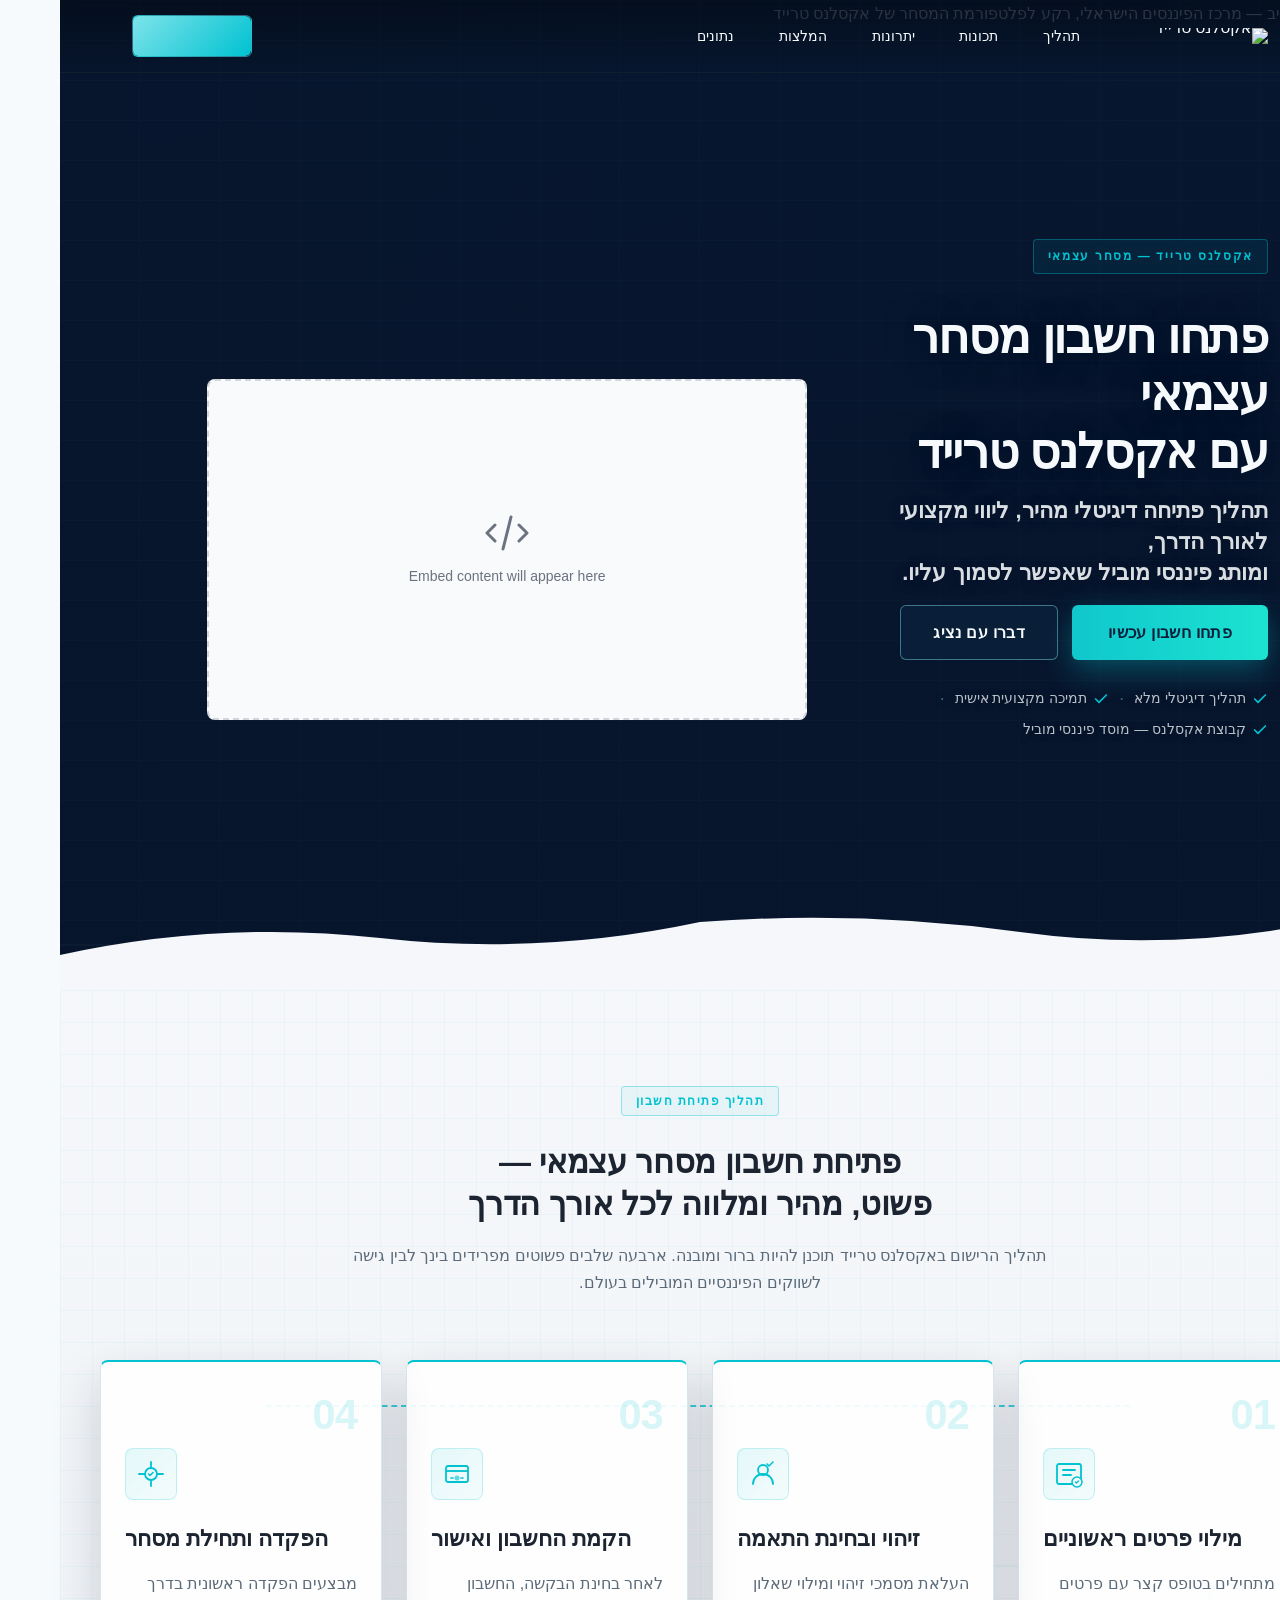
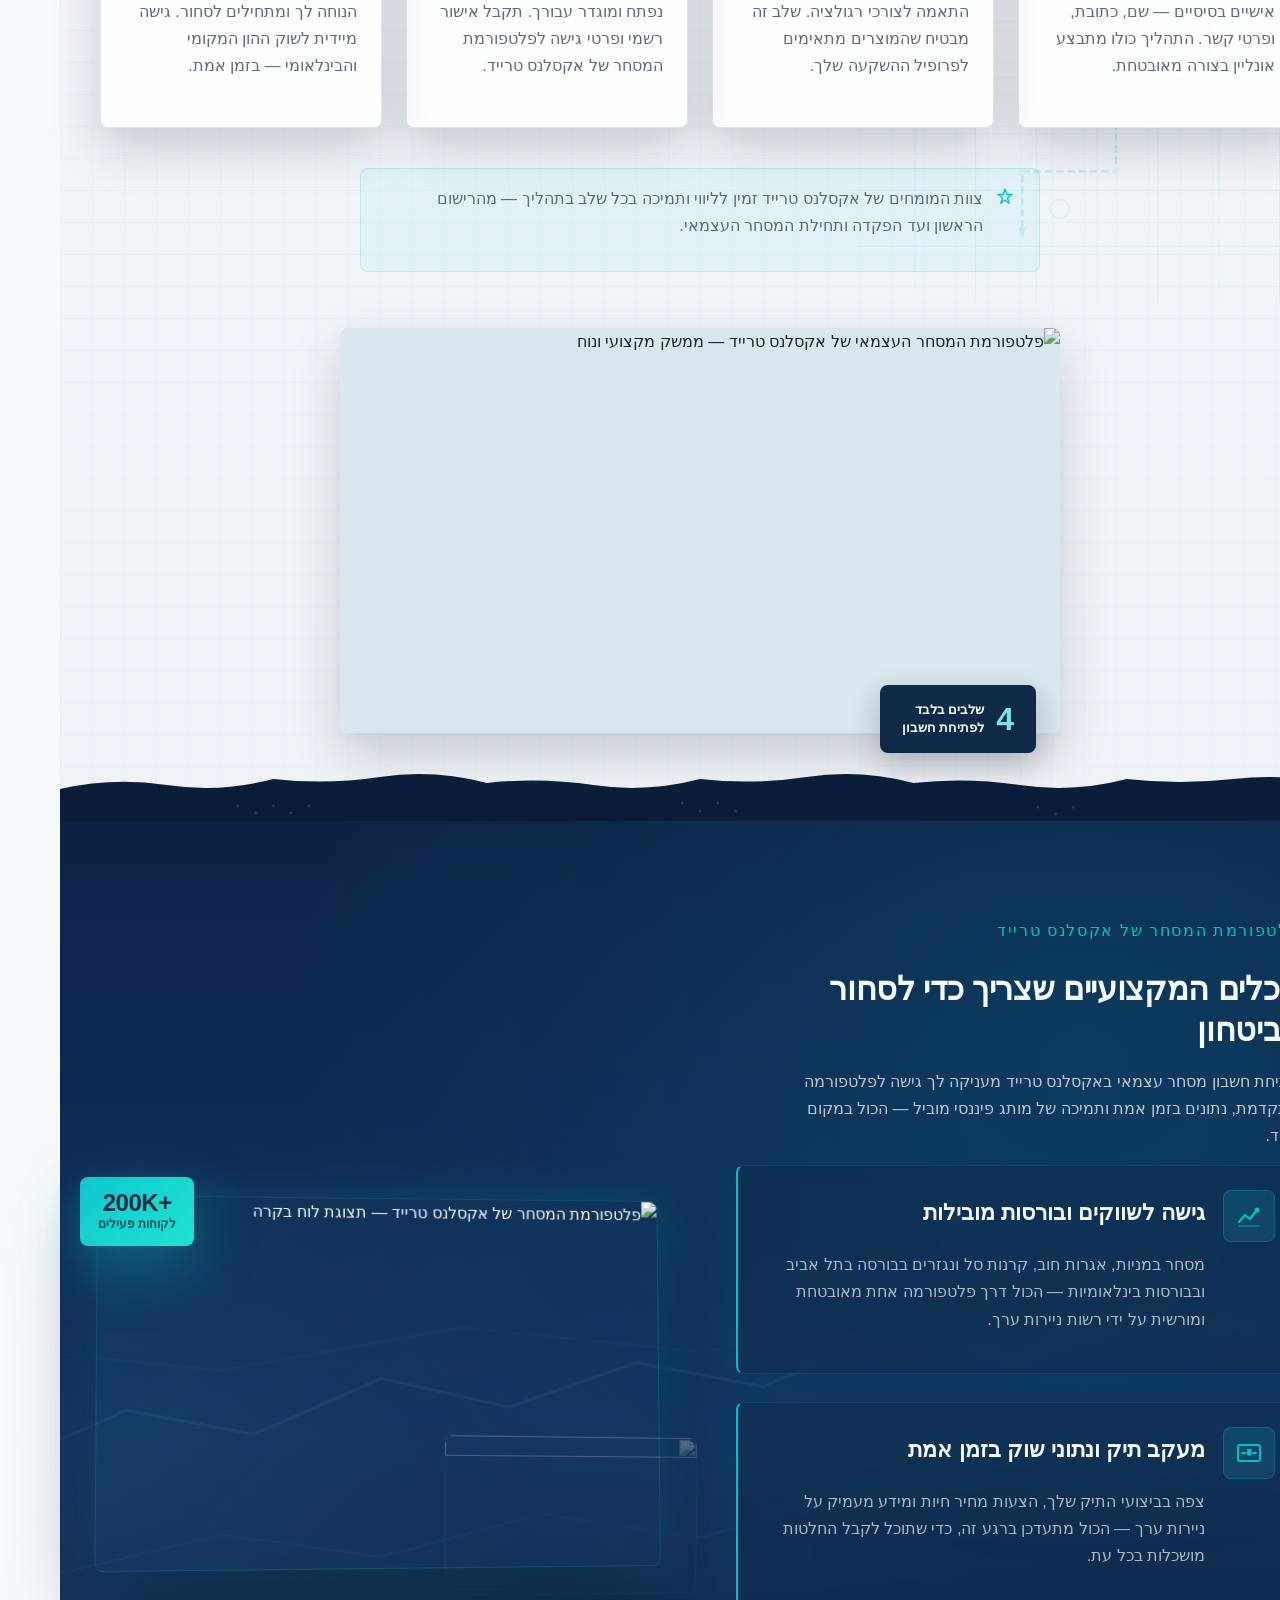
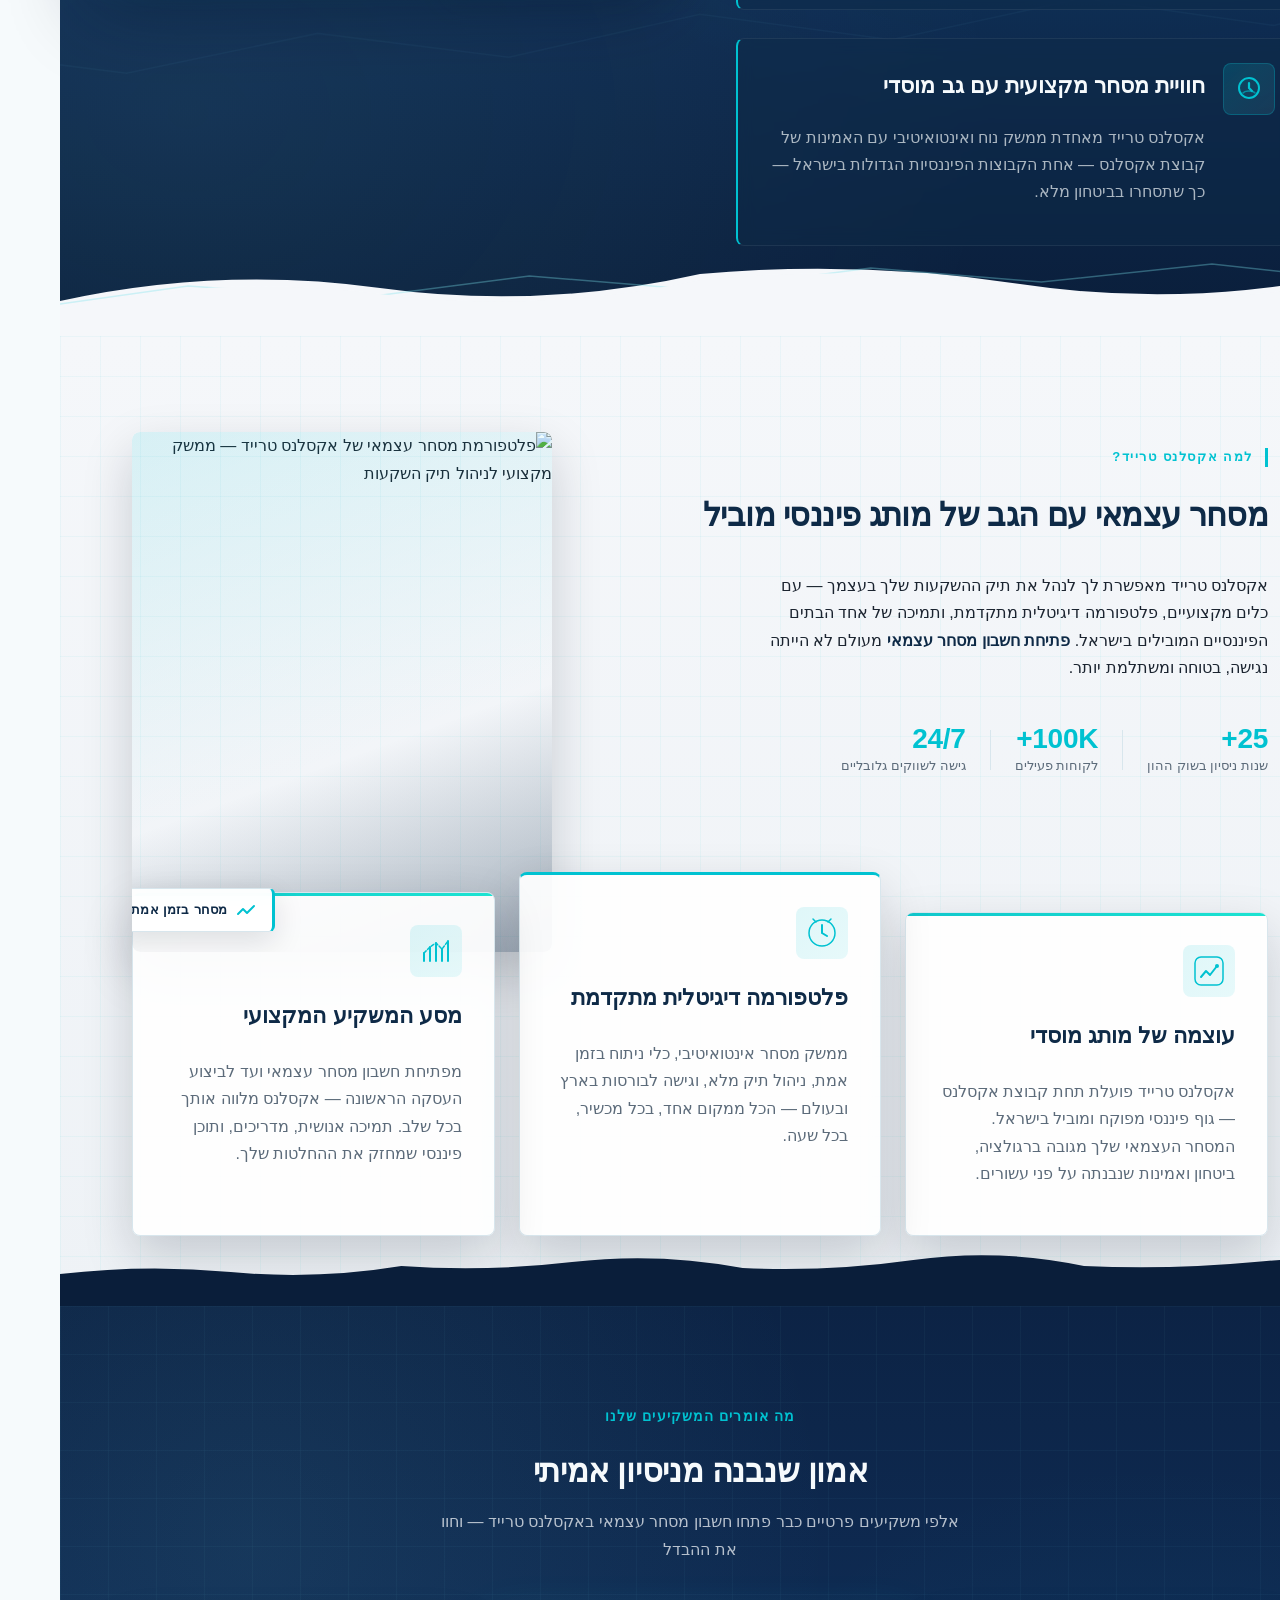
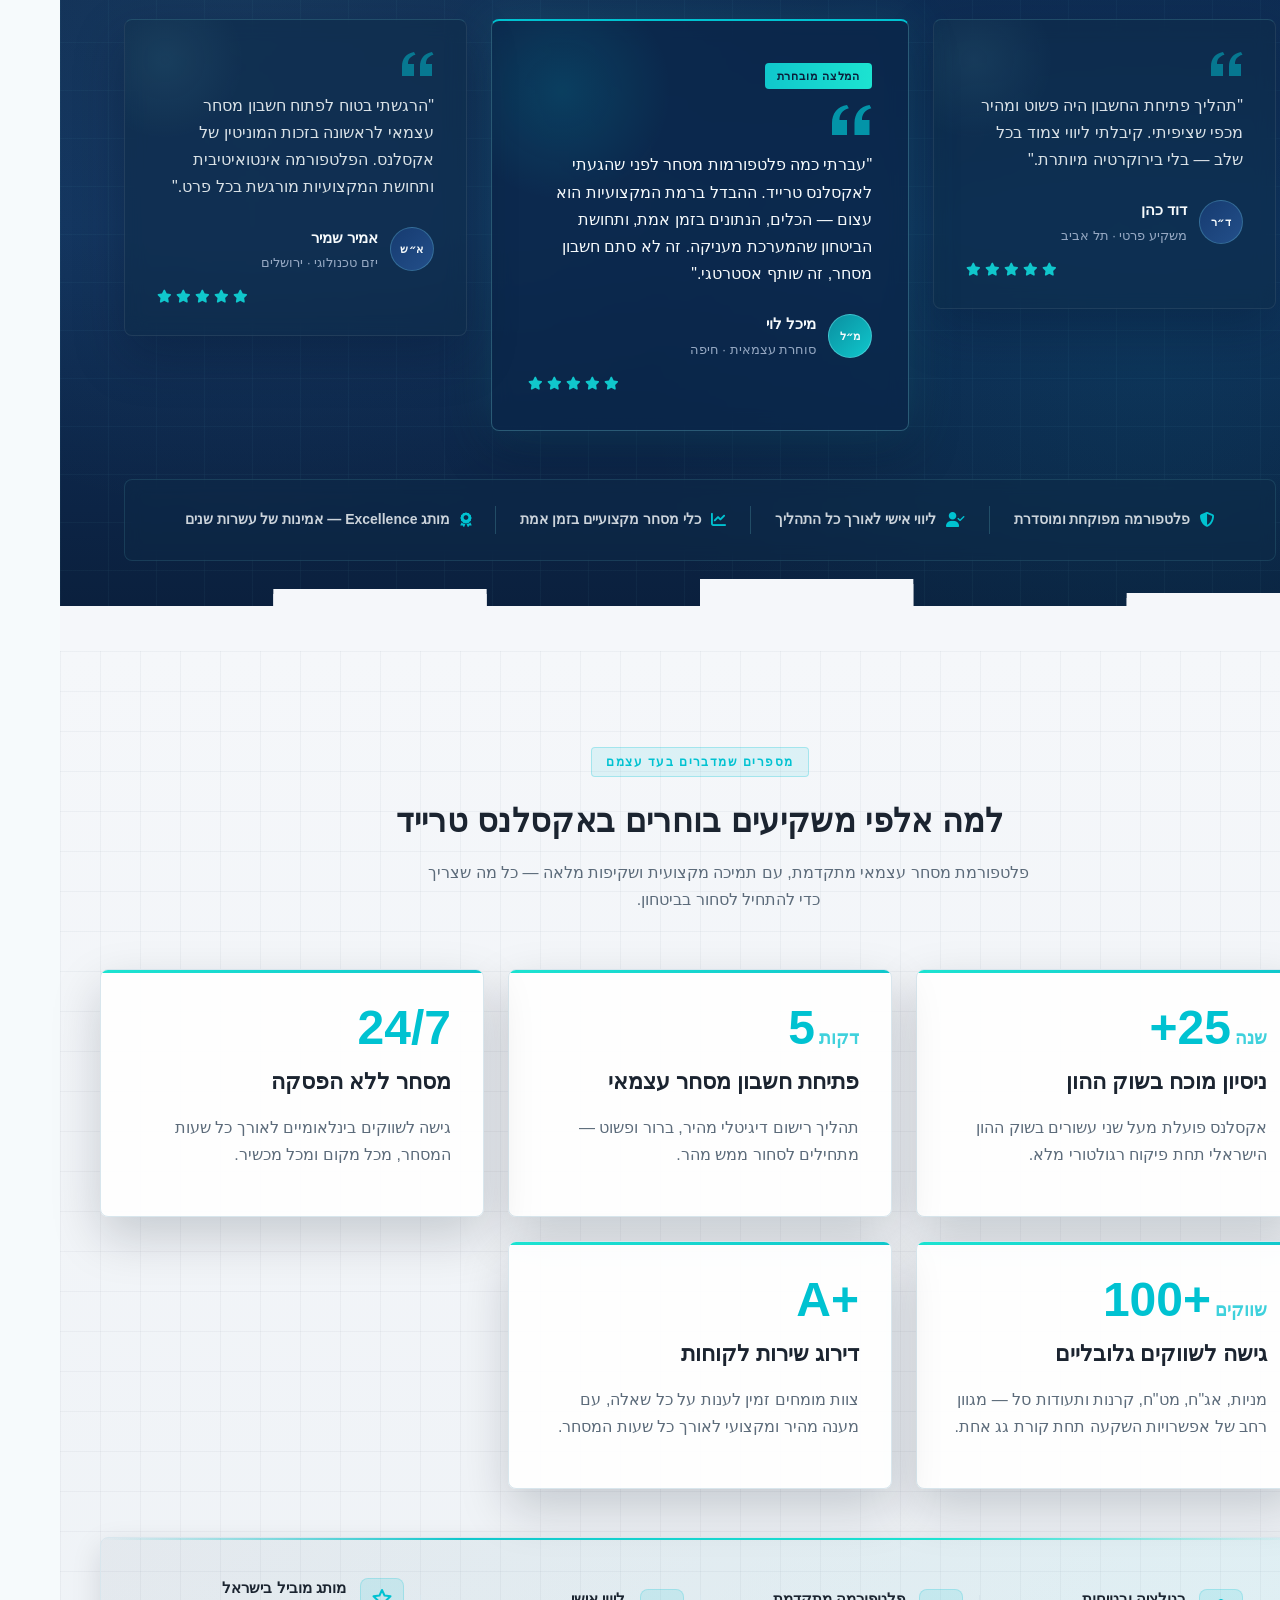
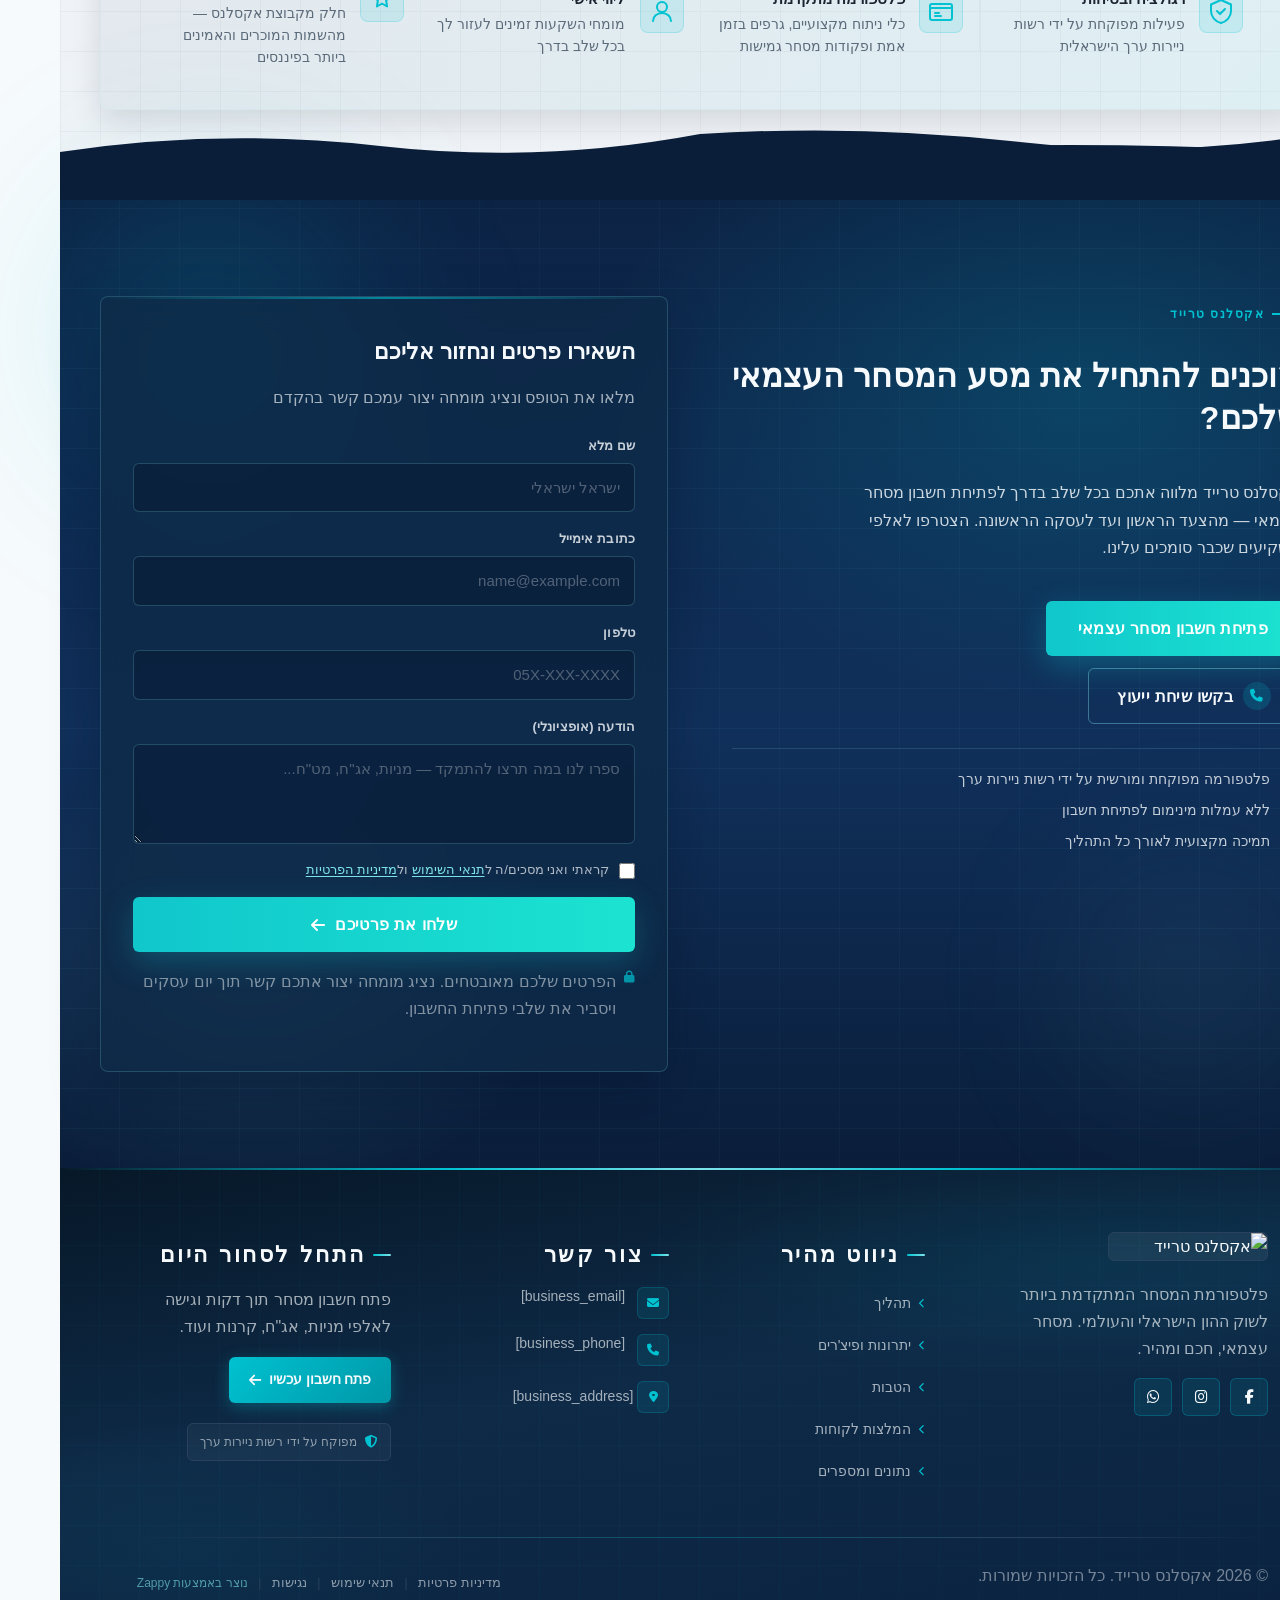
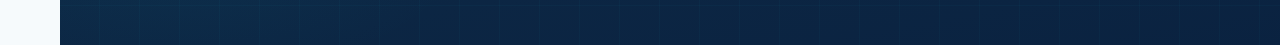
==== commit 0ee511d5: "Background sync: Progressive GitHub Sync" ====
--- a/index.html
+++ b/index.html
@@ -218,27 +218,27 @@
 })();
 </script>
 <!-- End Zappy Analytics -->
-    <meta property="og:title" content="פתיחת חשבון מסחר עצמאי — אקסלנס טרייד">
-  <meta property="og:description" content="Excellence Trade (Xnes) is a leading Israeli self-directed trading platform under the Excellence brand. The landing page is designed to guide new users through ">
-  <meta property="og:type" content="website">
-  <meta property="og:locale" content="he_IL">
+    <meta property="og:title" content="פתיחת חשבון מסחר עצמאי — אקסלנס טרייד" />
+  <meta property="og:description" content="Excellence Trade (Xnes) is a leading Israeli self-directed trading platform under the Excellence brand. The landing page is designed to guide new users through " />
+  <meta property="og:type" content="website" />
+  <meta property="og:locale" content="he_IL" />
   
-  <meta name="twitter:card" content="summary_large_image">
-  <meta name="twitter:title" content="פתיחת חשבון מסחר עצמאי — אקסלנס טרייד">
-  <meta name="twitter:description" content="Excellence Trade (Xnes) is a leading Israeli self-directed trading platform under the Excellence brand. The landing page is designed to guide new users through ">
+  <meta name="twitter:card" content="summary_large_image" />
+  <meta name="twitter:title" content="פתיחת חשבון מסחר עצמאי — אקסלנס טרייד" />
+  <meta name="twitter:description" content="Excellence Trade (Xnes) is a leading Israeli self-directed trading platform under the Excellence brand. The landing page is designed to guide new users through " />
   
-  <link rel="stylesheet" href="https://cdnjs.cloudflare.com/ajax/libs/font-awesome/6.4.0/css/all.min.css">
+  <link rel="stylesheet" href="https://cdnjs.cloudflare.com/ajax/libs/font-awesome/6.4.0/css/all.min.css" />
 
     <!-- Favicons -->
-    <link rel="icon" type="image/x-icon" href="/assets/favicon.ico">
-    <link rel="icon" type="image/png" sizes="16x16" href="/assets/favicon-16x16.png">
-    <link rel="icon" type="image/png" sizes="32x32" href="/assets/favicon-32x32.png">
-    <link rel="icon" type="image/png" sizes="48x48" href="/assets/favicon-48x48.png">
-    <link rel="icon" type="image/png" sizes="192x192" href="/assets/favicon-192x192.png">
-    <link rel="icon" type="image/png" sizes="512x512" href="/assets/favicon-512x512.png">
-    <link rel="apple-touch-icon" href="/assets/apple-touch-icon.png">
+    <link rel="icon" type="image/x-icon" href="/assets/favicon.ico" />
+    <link rel="icon" type="image/png" sizes="16x16" href="/assets/favicon-16x16.png" />
+    <link rel="icon" type="image/png" sizes="32x32" href="/assets/favicon-32x32.png" />
+    <link rel="icon" type="image/png" sizes="48x48" href="/assets/favicon-48x48.png" />
+    <link rel="icon" type="image/png" sizes="192x192" href="/assets/favicon-192x192.png" />
+    <link rel="icon" type="image/png" sizes="512x512" href="/assets/favicon-512x512.png" />
+    <link rel="apple-touch-icon" href="/assets/apple-touch-icon.png" />
     <!-- Cookie Consent -->
-    <link rel="stylesheet" href="https://cdn.jsdelivr.net/npm/vanilla-cookieconsent@3/dist/cookieconsent.css">
+    <link rel="stylesheet" href="https://cdn.jsdelivr.net/npm/vanilla-cookieconsent@3/dist/cookieconsent.css" />
     <script src="https://cdn.jsdelivr.net/npm/vanilla-cookieconsent@3/dist/cookieconsent.umd.js"></script>
     <!-- Mickidum Accessibility Toolbar -->
     <script src="https://cdn.jsdelivr.net/gh/mickidum/acc_toolbar/acctoolbar/acctoolbar.min.js"></script>
@@ -325,24 +325,24 @@
 
   <nav class="navbar" dir="rtl">
   <button class="mobile-toggle" id="mobileToggle" aria-label="Menu">
-    <svg class="hamburger-icon" width="24" height="24" viewbox="0 0 24 24" fill="none">
-      <path d="M3 12h18M3 6h18M3 18h18" stroke="currentColor" stroke-width="2" stroke-linecap="round"></path>
+    <svg class="hamburger-icon" width="24" height="24" viewBox="0 0 24 24" fill="none">
+      <path d="M3 12h18M3 6h18M3 18h18" stroke="currentColor" stroke-width="2" stroke-linecap="round"/>
     </svg>
-    <svg class="close-icon" width="24" height="24" viewbox="0 0 24 24" fill="none" style="display: none;">
-      <path d="M18 6L6 18M6 6l12 12" stroke="currentColor" stroke-width="2" stroke-linecap="round"></path>
+    <svg class="close-icon" width="24" height="24" viewBox="0 0 24 24" fill="none" style="display: none;">
+      <path d="M18 6L6 18M6 6l12 12" stroke="currentColor" stroke-width="2" stroke-linecap="round"/>
     </svg>
   </button>
 
-  <button class="phone-header-btn" data-phone="" aria-label="Call">
-    <svg width="20" height="20" viewbox="0 0 24 24" fill="currentColor">
-      <path d="M22 16.92v3a2 2 0 0 1-2.18 2 19.79 19.79 0 0 1-8.63-3.07 19.5 19.5 0 0 1-6-6 19.79 19.79 0 0 1-3.07-8.67A2 2 0 0 1 4.11 2h3a2 2 0 0 1 2 1.72 12.84 12.84 0 0 0 .7 2.81 2 2 0 0 1-.45 2.11L8.09 9.91a16 16 0 0 0 6 6l1.27-1.27a2 2 0 0 1 2.11-.45 12.84 12.84 0 0 0 2.81.7A2 2 0 0 1 22 16.92z"></path>
+  <button class="phone-header-btn" data-phone aria-label="Call">
+    <svg width="20" height="20" viewBox="0 0 24 24" fill="currentColor">
+      <path d="M22 16.92v3a2 2 0 0 1-2.18 2 19.79 19.79 0 0 1-8.63-3.07 19.5 19.5 0 0 1-6-6 19.79 19.79 0 0 1-3.07-8.67A2 2 0 0 1 4.11 2h3a2 2 0 0 1 2 1.72 12.84 12.84 0 0 0 .7 2.81 2 2 0 0 1-.45 2.11L8.09 9.91a16 16 0 0 0 6 6l1.27-1.27a2 2 0 0 1 2.11-.45 12.84 12.84 0 0 0 2.81.7A2 2 0 0 1 22 16.92z"/>
     </svg>
   </button>
 
   <div class="nav-container">
     <div class="nav-right-group"><div class="nav-brand">
       <a href="/" class="logo-link">
-        <img src="/assets/business-logo.webp" alt="אקסלנס טרייד" class="logo">
+        <img src="/assets/business-logo.webp" alt="אקסלנס טרייד" class="logo" />
       </a>
     </div><ul class="nav-menu" id="navMenu"><li><a href="#process">תהליך</a></li><li><a href="#features">תכונות</a></li><li><a href="#benefits">יתרונות</a></li><li><a href="#testimonials">המלצות</a></li><li><a href="#stats">נתונים</a></li></ul></div>
 
@@ -786,7 +786,7 @@
     <section id="hero" class="index-hero-section" data-layout-spec="בית-hero" dir="rtl" data-hero-type="fullscreen-scrim">
   <!-- Background Image -->
   <div class="index-hero-bg">
-    <img data-hero-bg="true" data-placeholder="index-hero-image-1" data-context="Cinematic dark financial hero image: Tel Aviv business district skyline at dusk/night merged with translucent stock chart lines, candlestick patterns, and turquoise light trails reflecting off glass skyscrapers. Deep navy and midnight blue atmosphere with glowing teal/cyan data overlays. Premium, editorial mood — institutional finance meets modern Israeli capital markets. Wide panoramic composition, 16:9 ratio." width="1440" height="900" src="/assets/site-index-hero-image-1.webp" alt="תל אביב — מרכז הפיננסים הישראלי, רקע לפלטפורמת המסחר של אקסלנס טרייד">
+    <img data-hero-bg="true" data-placeholder="index-hero-image-1" data-context="Cinematic dark financial hero image: Tel Aviv business district skyline at dusk/night merged with translucent stock chart lines, candlestick patterns, and turquoise light trails reflecting off glass skyscrapers. Deep navy and midnight blue atmosphere with glowing teal/cyan data overlays. Premium, editorial mood — institutional finance meets modern Israeli capital markets. Wide panoramic composition, 16:9 ratio." width="1440" height="900" src="/assets/site-index-hero-image-1.webp" alt="תל אביב — מרכז הפיננסים הישראלי, רקע לפלטפורמת המסחר של אקסלנס טרייד" data-hero-background="true" data-element-type="image" data-element-id="img-1774559630635-oqh9eh641" class="zappy-editable-image" data-resize-handler-attached="true" />
   </div>
 
   <!-- Gradient Scrim Overlay -->
@@ -800,49 +800,58 @@
     <div class="index-hero-content">
 
       <!-- Eyebrow label -->
-      <span class="index-hero-eyebrow">אקסלנס טרייד — מסחר עצמאי</span>
-
-      <!-- Main Headline -->
-      <h1 class="index-hero-h1">פתחו חשבון מסחר עצמאי<br>עם אקסלנס טרייד</h1>
+      <p class="zappy-editable"><span class="index-hero-eyebrow">אקסלנס טרייד — מסחר עצמאי</span>
+
+      </p><!-- Main Headline -->
+      <h1 class="index-hero-h1">פתחו חשבון מסחר עצמאי<br />עם אקסלנס טרייד</h1>
 
       <!-- Supporting subtitle -->
-      <h3 class="index-hero-subtitle">תהליך פתיחה דיגיטלי מהיר, ליווי מקצועי לאורך הדרך,<br>ומותג פיננסי מוביל שאפשר לסמוך עליו.</h3>
+      <h3 class="index-hero-subtitle">תהליך פתיחה דיגיטלי מהיר, ליווי מקצועי לאורך הדרך,<br />ומותג פיננסי מוביל שאפשר לסמוך עליו.</h3>
 
       <!-- CTA Buttons -->
       <div class="index-hero-ctas">
-        <a href="#register" class="index-hero-btn-primary">פתחו חשבון עכשיו</a>
-        <a href="#contact" class="index-hero-btn-secondary">דברו עם נציג</a>
+        <a href="#register" class="index-hero-btn-primary" data-element-type="button" data-element-id="btn-1774559630629-r7223vet5" data-native-element="true">פתחו חשבון עכשיו</a>
+        <a href="#contact" class="index-hero-btn-secondary" data-element-type="button" data-element-id="btn-1774559630629-vtw2s6b6e" data-native-element="true">דברו עם נציג</a>
       </div>
 
       <!-- Trust Line -->
       <div class="index-hero-trust">
         <span class="index-hero-trust-item">
-          <svg data-element-type="icon" data-icon-type="svg" xmlns="http://www.w3.org/2000/svg" width="16" height="16" viewbox="0 0 24 24" fill="none" stroke="currentColor" stroke-width="2.5" stroke-linecap="round" stroke-linejoin="round" aria-hidden="true"><polyline points="20 6 9 17 4 12"></polyline></svg>
+          <svg data-element-type="icon" data-icon-type="svg" xmlns="http://www.w3.org/2000/svg" width="16" height="16" viewBox="0 0 24 24" fill="none" stroke="currentColor" stroke-width="2.5" stroke-linecap="round" stroke-linejoin="round" aria-hidden="true"><polyline points="20 6 9 17 4 12"/></svg>
           תהליך דיגיטלי מלא
         </span>
         <span class="index-hero-trust-sep" aria-hidden="true">·</span>
         <span class="index-hero-trust-item">
-          <svg data-element-type="icon" data-icon-type="svg" xmlns="http://www.w3.org/2000/svg" width="16" height="16" viewbox="0 0 24 24" fill="none" stroke="currentColor" stroke-width="2.5" stroke-linecap="round" stroke-linejoin="round" aria-hidden="true"><polyline points="20 6 9 17 4 12"></polyline></svg>
+          <svg data-element-type="icon" data-icon-type="svg" xmlns="http://www.w3.org/2000/svg" width="16" height="16" viewBox="0 0 24 24" fill="none" stroke="currentColor" stroke-width="2.5" stroke-linecap="round" stroke-linejoin="round" aria-hidden="true"><polyline points="20 6 9 17 4 12"/></svg>
           תמיכה מקצועית אישית
         </span>
         <span class="index-hero-trust-sep" aria-hidden="true">·</span>
         <span class="index-hero-trust-item">
-          <svg data-element-type="icon" data-icon-type="svg" xmlns="http://www.w3.org/2000/svg" width="16" height="16" viewbox="0 0 24 24" fill="none" stroke="currentColor" stroke-width="2.5" stroke-linecap="round" stroke-linejoin="round" aria-hidden="true"><polyline points="20 6 9 17 4 12"></polyline></svg>
+          <svg data-element-type="icon" data-icon-type="svg" xmlns="http://www.w3.org/2000/svg" width="16" height="16" viewBox="0 0 24 24" fill="none" stroke="currentColor" stroke-width="2.5" stroke-linecap="round" stroke-linejoin="round" aria-hidden="true"><polyline points="20 6 9 17 4 12"/></svg>
           קבוצת אקסלנס — מוסד פיננסי מוביל
         </span>
       </div>
 
     </div>
-  </div>
+  <div class="zappy-inserted-element" id="zappy-element-1774559648652-vvux0230p" data-element-id="zappy-element-1774559648652-vvux0230p" data-element-type="iframe" data-zappy-newly-inserted="true" style="margin: 20px auto; text-align: center; display: flex; justify-content: center; width: 100%;"><div style="width: 100%; max-width: 600px;" data-full-width data-custom-width>
+        <div style="position: relative; width: 100%; height: 0; padding-bottom: 56.25%; background: #f9fafb; border-radius: 8px; overflow: hidden; border: 2px dashed #d1d5db;" data-element-type="iframe" data-custom-height>
+          <div style="position: absolute; top: 0; left: 0; width: 100%; height: 100%; display: flex; align-items: center; justify-content: center; text-align: center; flex-direction: column; color: #6b7280;">
+            <svg style="width: 48px; height: 48px; margin-bottom: 8px;" fill="none" stroke="currentColor" viewBox="0 0 24 24">
+              <path stroke-linecap="round" stroke-linejoin="round" stroke-width="1.5" d="M10 20l4-16m4 4l4 4-4 4M6 16l-4-4 4-4"/>
+            </svg>
+            <span style="font-size: 14px;">Embed content will appear here</span>
+          </div>
+        </div>
+      </div></div></div>
 
   <!-- Bottom Diagonal Divider -->
   <div class="index-hero-divider-wrapper">
-    <svg data-no-icon-edit="true" aria-hidden="true" viewbox="0 0 1440 90" preserveaspectratio="none" xmlns="http://www.w3.org/2000/svg">
+    <svg data-no-icon-edit="true" aria-hidden="true" viewBox="0 0 1440 90" preserveAspectRatio="none" xmlns="http://www.w3.org/2000/svg">
       <!-- Faint grid lines -->
-      <line x1="0" y1="45" x2="1440" y2="45" stroke="rgba(125,227,234,0.07)" stroke-width="1"></line>
-      <line x1="0" y1="65" x2="1440" y2="65" stroke="rgba(125,227,234,0.05)" stroke-width="1"></line>
+      <line x1="0" y1="45" x2="1440" y2="45" stroke="rgba(125,227,234,0.07)" stroke-width="1"/>
+      <line x1="0" y1="65" x2="1440" y2="65" stroke="rgba(125,227,234,0.05)" stroke-width="1"/>
       <!-- Main diagonal fill transitioning to light bg -->
-      <path d="M0,90 L0,55 Q180,20 360,38 T720,22 Q900,10 1080,32 T1440,18 L1440,90 Z" fill="#F5F7FA"></path>
+      <path d="M0,90 L0,55 Q180,20 360,38 T720,22 Q900,10 1080,32 T1440,18 L1440,90 Z" fill="#F5F7FA"/>
     </svg>
   </div>
 
@@ -854,41 +863,41 @@
 
   <!-- Background isometric illustration -->
   <div class="index-process-bg-illustration" aria-hidden="true">
-    <svg data-no-icon-edit="true" aria-hidden="true" viewbox="0 0 520 420" fill="none" xmlns="http://www.w3.org/2000/svg" preserveaspectratio="xMidYMid meet">
+    <svg data-no-icon-edit="true" aria-hidden="true" viewBox="0 0 520 420" fill="none" xmlns="http://www.w3.org/2000/svg" preserveAspectRatio="xMidYMid meet">
       <!-- Isometric grid path -->
       <g opacity="0.07" stroke="#00C2D1" stroke-width="1.2">
         <!-- Horizontal lines -->
-        <line x1="0" y1="60" x2="520" y2="60"></line>
-        <line x1="0" y1="120" x2="520" y2="120"></line>
-        <line x1="0" y1="180" x2="520" y2="180"></line>
-        <line x1="0" y1="240" x2="520" y2="240"></line>
-        <line x1="0" y1="300" x2="520" y2="300"></line>
-        <line x1="0" y1="360" x2="520" y2="360"></line>
+        <line x1="0" y1="60" x2="520" y2="60"/>
+        <line x1="0" y1="120" x2="520" y2="120"/>
+        <line x1="0" y1="180" x2="520" y2="180"/>
+        <line x1="0" y1="240" x2="520" y2="240"/>
+        <line x1="0" y1="300" x2="520" y2="300"/>
+        <line x1="0" y1="360" x2="520" y2="360"/>
         <!-- Vertical lines -->
-        <line x1="65" y1="0" x2="65" y2="420"></line>
-        <line x1="130" y1="0" x2="130" y2="420"></line>
-        <line x1="195" y1="0" x2="195" y2="420"></line>
-        <line x1="260" y1="0" x2="260" y2="420"></line>
-        <line x1="325" y1="0" x2="325" y2="420"></line>
-        <line x1="390" y1="0" x2="390" y2="420"></line>
-        <line x1="455" y1="0" x2="455" y2="420"></line>
+        <line x1="65" y1="0" x2="65" y2="420"/>
+        <line x1="130" y1="0" x2="130" y2="420"/>
+        <line x1="195" y1="0" x2="195" y2="420"/>
+        <line x1="260" y1="0" x2="260" y2="420"/>
+        <line x1="325" y1="0" x2="325" y2="420"/>
+        <line x1="390" y1="0" x2="390" y2="420"/>
+        <line x1="455" y1="0" x2="455" y2="420"/>
       </g>
       <!-- Isometric path arrow -->
       <g opacity="0.18">
-        <path d="M480,80 L380,80 L380,180 L280,180 L280,280 L180,280 L180,340" stroke="#00C2D1" stroke-width="2.5" fill="none" stroke-dasharray="8 4"></path>
-        <circle cx="480" cy="80" r="6" fill="#00C2D1"></circle>
-        <circle cx="380" cy="80" r="4" fill="#7DE3EA" opacity="0.7"></circle>
-        <circle cx="380" cy="180" r="4" fill="#7DE3EA" opacity="0.7"></circle>
-        <circle cx="280" cy="180" r="4" fill="#7DE3EA" opacity="0.7"></circle>
-        <circle cx="280" cy="280" r="4" fill="#7DE3EA" opacity="0.7"></circle>
-        <circle cx="180" cy="280" r="4" fill="#7DE3EA" opacity="0.7"></circle>
-        <polygon points="176,340 184,340 180,352" fill="#00C2D1" opacity="0.8"></polygon>
+        <path d="M480,80 L380,80 L380,180 L280,180 L280,280 L180,280 L180,340" stroke="#00C2D1" stroke-width="2.5" fill="none" stroke-dasharray="8 4"/>
+        <circle cx="480" cy="80" r="6" fill="#00C2D1"/>
+        <circle cx="380" cy="80" r="4" fill="#7DE3EA" opacity="0.7"/>
+        <circle cx="380" cy="180" r="4" fill="#7DE3EA" opacity="0.7"/>
+        <circle cx="280" cy="180" r="4" fill="#7DE3EA" opacity="0.7"/>
+        <circle cx="280" cy="280" r="4" fill="#7DE3EA" opacity="0.7"/>
+        <circle cx="180" cy="280" r="4" fill="#7DE3EA" opacity="0.7"/>
+        <polygon points="176,340 184,340 180,352" fill="#00C2D1" opacity="0.8"/>
       </g>
       <!-- Decorative data nodes -->
-      <circle cx="420" cy="120" r="18" stroke="#7DE3EA" stroke-width="1.5" fill="none" opacity="0.12"></circle>
-      <circle cx="420" cy="120" r="8" fill="#00C2D1" opacity="0.1"></circle>
-      <circle cx="320" cy="220" r="14" stroke="#7DE3EA" stroke-width="1.5" fill="none" opacity="0.1"></circle>
-      <circle cx="220" cy="320" r="10" stroke="#00C2D1" stroke-width="1.5" fill="none" opacity="0.1"></circle>
+      <circle cx="420" cy="120" r="18" stroke="#7DE3EA" stroke-width="1.5" fill="none" opacity="0.12"/>
+      <circle cx="420" cy="120" r="8" fill="#00C2D1" opacity="0.1"/>
+      <circle cx="320" cy="220" r="14" stroke="#7DE3EA" stroke-width="1.5" fill="none" opacity="0.1"/>
+      <circle cx="220" cy="320" r="10" stroke="#00C2D1" stroke-width="1.5" fill="none" opacity="0.1"/>
     </svg>
   </div>
 
@@ -896,7 +905,7 @@
     <!-- Intro block -->
     <div class="index-process-intro">
       <span class="index-process-label">תהליך פתיחת חשבון</span>
-      <h2 class="index-process-heading">פתיחת חשבון מסחר עצמאי — <br>פשוט, מהיר ומלווה לכל אורך הדרך</h2>
+      <h2 class="index-process-heading">פתיחת חשבון מסחר עצמאי — <br />פשוט, מהיר ומלווה לכל אורך הדרך</h2>
       <p class="index-process-subtext">תהליך הרישום באקסלנס טרייד תוכנן להיות ברור ומובנה. ארבעה שלבים פשוטים מפרידים בינך לבין גישה לשווקים הפיננסיים המובילים בעולם.</p>
     </div>
 
@@ -905,8 +914,8 @@
 
       <!-- Connector line (desktop only) -->
       <div class="index-process-connector" aria-hidden="true">
-        <svg data-no-icon-edit="true" aria-hidden="true" viewbox="0 0 900 4" preserveaspectratio="none" xmlns="http://www.w3.org/2000/svg">
-          <line x1="0" y1="2" x2="900" y2="2" stroke="#00C2D1" stroke-width="1.5" stroke-dasharray="6 4"></line>
+        <svg data-no-icon-edit="true" aria-hidden="true" viewBox="0 0 900 4" preserveAspectRatio="none" xmlns="http://www.w3.org/2000/svg">
+          <line x1="0" y1="2" x2="900" y2="2" stroke="#00C2D1" stroke-width="1.5" stroke-dasharray="6 4"/>
         </svg>
       </div>
 
@@ -914,11 +923,11 @@
       <article class="index-process-card">
         <div class="index-process-step-number">01</div>
         <div class="index-process-card-icon">
-          <svg data-element-type="icon" data-icon-type="svg" width="32" height="32" viewbox="0 0 32 32" fill="none" xmlns="http://www.w3.org/2000/svg" aria-hidden="true">
-            <rect x="4" y="6" width="24" height="20" rx="2" stroke="currentColor" stroke-width="1.8"></rect>
-            <path d="M10 12h12M10 17h8" stroke="currentColor" stroke-width="1.8" stroke-linecap="round"></path>
-            <circle cx="24" cy="24" r="5" fill="var(--bg-light)" stroke="currentColor" stroke-width="1.5"></circle>
-            <path d="M22.5 24l1 1 2-2" stroke="currentColor" stroke-width="1.4" stroke-linecap="round" stroke-linejoin="round"></path>
+          <svg data-element-type="icon" data-icon-type="svg" width="32" height="32" viewBox="0 0 32 32" fill="none" xmlns="http://www.w3.org/2000/svg" aria-hidden="true">
+            <rect x="4" y="6" width="24" height="20" rx="2" stroke="currentColor" stroke-width="1.8"/>
+            <path d="M10 12h12M10 17h8" stroke="currentColor" stroke-width="1.8" stroke-linecap="round"/>
+            <circle cx="24" cy="24" r="5" fill="var(--bg-light)" stroke="currentColor" stroke-width="1.5"/>
+            <path d="M22.5 24l1 1 2-2" stroke="currentColor" stroke-width="1.4" stroke-linecap="round" stroke-linejoin="round"/>
           </svg>
         </div>
         <h3 class="index-process-card-title">מילוי פרטים ראשוניים</h3>
@@ -929,10 +938,10 @@
       <article class="index-process-card">
         <div class="index-process-step-number">02</div>
         <div class="index-process-card-icon">
-          <svg data-element-type="icon" data-icon-type="svg" width="32" height="32" viewbox="0 0 32 32" fill="none" xmlns="http://www.w3.org/2000/svg" aria-hidden="true">
-            <circle cx="16" cy="12" r="5" stroke="currentColor" stroke-width="1.8"></circle>
-            <path d="M6 26c0-5.523 4.477-10 10-10s10 4.477 10 10" stroke="currentColor" stroke-width="1.8" stroke-linecap="round"></path>
-            <path d="M20 6l2 2 4-4" stroke="currentColor" stroke-width="1.6" stroke-linecap="round" stroke-linejoin="round"></path>
+          <svg data-element-type="icon" data-icon-type="svg" width="32" height="32" viewBox="0 0 32 32" fill="none" xmlns="http://www.w3.org/2000/svg" aria-hidden="true">
+            <circle cx="16" cy="12" r="5" stroke="currentColor" stroke-width="1.8"/>
+            <path d="M6 26c0-5.523 4.477-10 10-10s10 4.477 10 10" stroke="currentColor" stroke-width="1.8" stroke-linecap="round"/>
+            <path d="M20 6l2 2 4-4" stroke="currentColor" stroke-width="1.6" stroke-linecap="round" stroke-linejoin="round"/>
           </svg>
         </div>
         <h3 class="index-process-card-title">זיהוי ובחינת התאמה</h3>
@@ -943,11 +952,11 @@
       <article class="index-process-card">
         <div class="index-process-step-number">03</div>
         <div class="index-process-card-icon">
-          <svg data-element-type="icon" data-icon-type="svg" width="32" height="32" viewbox="0 0 32 32" fill="none" xmlns="http://www.w3.org/2000/svg" aria-hidden="true">
-            <rect x="5" y="8" width="22" height="16" rx="2" stroke="currentColor" stroke-width="1.8"></rect>
-            <path d="M5 13h22" stroke="currentColor" stroke-width="1.8"></path>
-            <circle cx="16" cy="20" r="2.5" fill="currentColor" opacity="0.6"></circle>
-            <path d="M10 20h2M20 20h2" stroke="currentColor" stroke-width="1.6" stroke-linecap="round"></path>
+          <svg data-element-type="icon" data-icon-type="svg" width="32" height="32" viewBox="0 0 32 32" fill="none" xmlns="http://www.w3.org/2000/svg" aria-hidden="true">
+            <rect x="5" y="8" width="22" height="16" rx="2" stroke="currentColor" stroke-width="1.8"/>
+            <path d="M5 13h22" stroke="currentColor" stroke-width="1.8"/>
+            <circle cx="16" cy="20" r="2.5" fill="currentColor" opacity="0.6"/>
+            <path d="M10 20h2M20 20h2" stroke="currentColor" stroke-width="1.6" stroke-linecap="round"/>
           </svg>
         </div>
         <h3 class="index-process-card-title">הקמת החשבון ואישור</h3>
@@ -958,10 +967,10 @@
       <article class="index-process-card">
         <div class="index-process-step-number">04</div>
         <div class="index-process-card-icon">
-          <svg data-element-type="icon" data-icon-type="svg" width="32" height="32" viewbox="0 0 32 32" fill="none" xmlns="http://www.w3.org/2000/svg" aria-hidden="true">
-            <path d="M16 4v6M16 22v6M4 16h6M22 16h6" stroke="currentColor" stroke-width="1.8" stroke-linecap="round"></path>
-            <circle cx="16" cy="16" r="6" stroke="currentColor" stroke-width="1.8"></circle>
-            <path d="M13.5 16l1.5 1.5 3-3" stroke="currentColor" stroke-width="1.6" stroke-linecap="round" stroke-linejoin="round"></path>
+          <svg data-element-type="icon" data-icon-type="svg" width="32" height="32" viewBox="0 0 32 32" fill="none" xmlns="http://www.w3.org/2000/svg" aria-hidden="true">
+            <path d="M16 4v6M16 22v6M4 16h6M22 16h6" stroke="currentColor" stroke-width="1.8" stroke-linecap="round"/>
+            <circle cx="16" cy="16" r="6" stroke="currentColor" stroke-width="1.8"/>
+            <path d="M13.5 16l1.5 1.5 3-3" stroke="currentColor" stroke-width="1.6" stroke-linecap="round" stroke-linejoin="round"/>
           </svg>
         </div>
         <h3 class="index-process-card-title">הפקדה ותחילת מסחר</h3>
@@ -974,8 +983,8 @@
     <div class="index-process-reassurance">
       <div class="index-process-reassurance-inner">
         <span class="index-process-reassurance-icon" aria-hidden="true">
-          <svg data-element-type="icon" data-icon-type="svg" width="20" height="20" viewbox="0 0 20 20" fill="none" xmlns="http://www.w3.org/2000/svg">
-            <path d="M10 2l1.8 5.5H17l-4.6 3.3 1.8 5.5L10 13l-4.2 3.3 1.8-5.5L3 7.5h5.2L10 2z" stroke="currentColor" stroke-width="1.4" fill="none" stroke-linejoin="round"></path>
+          <svg data-element-type="icon" data-icon-type="svg" width="20" height="20" viewBox="0 0 20 20" fill="none" xmlns="http://www.w3.org/2000/svg">
+            <path d="M10 2l1.8 5.5H17l-4.6 3.3 1.8 5.5L10 13l-4.2 3.3 1.8-5.5L3 7.5h5.2L10 2z" stroke="currentColor" stroke-width="1.4" fill="none" stroke-linejoin="round"/>
           </svg>
         </span>
         <p class="index-process-reassurance-text">צוות המומחים של אקסלנס טרייד זמין לליווי ותמיכה בכל שלב בתהליך — מהרישום הראשון ועד הפקדה ותחילת המסחר העצמאי.</p>
@@ -984,10 +993,10 @@
 
     <!-- Optional supporting image -->
     <div class="index-process-image-wrap">
-      <img data-placeholder="index-process-image-1" data-context="A clean, modern financial dashboard interface on a laptop screen showing stock charts, portfolio performance graphs, and trading panels in navy and turquoise tones. The image conveys a premium Israeli self-directed trading platform experience. Soft studio lighting, professional editorial feel, minimal background." width="600" height="340" src="/assets/site-index-process-image-1.webp" alt="פלטפורמת המסחר העצמאי של אקסלנס טרייד — ממשק מקצועי ונוח" class="index-process-img">
+      <img data-placeholder="index-process-image-1" data-context="A clean, modern financial dashboard interface on a laptop screen showing stock charts, portfolio performance graphs, and trading panels in navy and turquoise tones. The image conveys a premium Israeli self-directed trading platform experience. Soft studio lighting, professional editorial feel, minimal background." width="600" height="340" src="/assets/site-index-process-image-1.webp" alt="פלטפורמת המסחר העצמאי של אקסלנס טרייד — ממשק מקצועי ונוח" class="index-process-img" />
       <div class="index-process-image-badge">
         <span class="index-process-badge-num">4</span>
-        <span class="index-process-badge-text">שלבים בלבד<br>לפתיחת חשבון</span>
+        <span class="index-process-badge-text">שלבים בלבד<br />לפתיחת חשבון</span>
       </div>
     </div>
 
@@ -995,22 +1004,22 @@
 
   <!-- Bottom wave divider transitioning to dark features section -->
   <div class="index-process-divider-wrapper">
-    <svg data-no-icon-edit="true" aria-hidden="true" viewbox="0 0 1440 80" preserveaspectratio="none" xmlns="http://www.w3.org/2000/svg">
-      <path d="M0,80 L0,48 Q60,36 120,44 T240,38 Q300,44 360,36 T480,42 Q540,36 600,44 T720,38 Q780,44 840,36 T960,42 Q1020,36 1080,44 T1200,38 Q1260,44 1320,38 T1440,44 L1440,80 Z" fill="#0A1E3A"></path>
+    <svg data-no-icon-edit="true" aria-hidden="true" viewBox="0 0 1440 80" preserveAspectRatio="none" xmlns="http://www.w3.org/2000/svg">
+      <path d="M0,80 L0,48 Q60,36 120,44 T240,38 Q300,44 360,36 T480,42 Q540,36 600,44 T720,38 Q780,44 840,36 T960,42 Q1020,36 1080,44 T1200,38 Q1260,44 1320,38 T1440,44 L1440,80 Z" fill="#0A1E3A"/>
       <!-- Dot grid embedded in divider -->
       <g opacity="0.18">
-        <circle cx="200" cy="65" r="1.5" fill="#7DE3EA"></circle>
-        <circle cx="220" cy="72" r="1.5" fill="#7DE3EA"></circle>
-        <circle cx="240" cy="65" r="1.5" fill="#7DE3EA"></circle>
-        <circle cx="260" cy="72" r="1.5" fill="#7DE3EA"></circle>
-        <circle cx="280" cy="65" r="1.5" fill="#7DE3EA"></circle>
-        <circle cx="700" cy="62" r="1.5" fill="#7DE3EA"></circle>
-        <circle cx="720" cy="70" r="1.5" fill="#7DE3EA"></circle>
-        <circle cx="740" cy="62" r="1.5" fill="#7DE3EA"></circle>
-        <circle cx="760" cy="70" r="1.5" fill="#7DE3EA"></circle>
-        <circle cx="1100" cy="66" r="1.5" fill="#7DE3EA"></circle>
-        <circle cx="1120" cy="73" r="1.5" fill="#7DE3EA"></circle>
-        <circle cx="1140" cy="66" r="1.5" fill="#7DE3EA"></circle>
+        <circle cx="200" cy="65" r="1.5" fill="#7DE3EA"/>
+        <circle cx="220" cy="72" r="1.5" fill="#7DE3EA"/>
+        <circle cx="240" cy="65" r="1.5" fill="#7DE3EA"/>
+        <circle cx="260" cy="72" r="1.5" fill="#7DE3EA"/>
+        <circle cx="280" cy="65" r="1.5" fill="#7DE3EA"/>
+        <circle cx="700" cy="62" r="1.5" fill="#7DE3EA"/>
+        <circle cx="720" cy="70" r="1.5" fill="#7DE3EA"/>
+        <circle cx="740" cy="62" r="1.5" fill="#7DE3EA"/>
+        <circle cx="760" cy="70" r="1.5" fill="#7DE3EA"/>
+        <circle cx="1100" cy="66" r="1.5" fill="#7DE3EA"/>
+        <circle cx="1120" cy="73" r="1.5" fill="#7DE3EA"/>
+        <circle cx="1140" cy="66" r="1.5" fill="#7DE3EA"/>
       </g>
     </svg>
   </div>
@@ -1019,11 +1028,11 @@
 <section id="features" class="index-features-section" data-layout-spec="בית-features" dir="rtl">
   <!-- Background decorative data-line texture -->
   <div class="index-features-section__bg-texture" aria-hidden="true">
-    <svg data-no-icon-edit="true" aria-hidden="true" width="100%" height="100%" viewbox="0 0 1200 700" preserveaspectratio="xMidYMid slice" xmlns="http://www.w3.org/2000/svg">
-      <polyline points="0,420 80,390 160,405 240,370 320,385 400,350 480,368 560,340 640,355 720,320 800,338 880,305 960,322 1040,290 1120,308 1200,275" fill="none" stroke="rgba(125,227,234,0.06)" stroke-width="2"></polyline>
-      <polyline points="0,480 100,460 200,472 300,448 400,462 500,435 600,450 700,422 800,438 900,410 1000,426 1100,398 1200,415" fill="none" stroke="rgba(0,194,209,0.05)" stroke-width="1.5"></polyline>
-      <polyline points="0,540 120,520 240,535 360,510 480,525 600,498 720,514 840,488 960,505 1080,478 1200,494" fill="none" stroke="rgba(125,227,234,0.04)" stroke-width="1"></polyline>
-      <polyline points="0,350 150,330 300,345 450,318 600,333 750,308 900,325 1050,298 1200,315" fill="none" stroke="rgba(0,194,209,0.04)" stroke-width="1.5"></polyline>
+    <svg data-no-icon-edit="true" aria-hidden="true" width="100%" height="100%" viewBox="0 0 1200 700" preserveAspectRatio="xMidYMid slice" xmlns="http://www.w3.org/2000/svg">
+      <polyline points="0,420 80,390 160,405 240,370 320,385 400,350 480,368 560,340 640,355 720,320 800,338 880,305 960,322 1040,290 1120,308 1200,275" fill="none" stroke="rgba(125,227,234,0.06)" stroke-width="2"/>
+      <polyline points="0,480 100,460 200,472 300,448 400,462 500,435 600,450 700,422 800,438 900,410 1000,426 1100,398 1200,415" fill="none" stroke="rgba(0,194,209,0.05)" stroke-width="1.5"/>
+      <polyline points="0,540 120,520 240,535 360,510 480,525 600,498 720,514 840,488 960,505 1080,478 1200,494" fill="none" stroke="rgba(125,227,234,0.04)" stroke-width="1"/>
+      <polyline points="0,350 150,330 300,345 450,318 600,333 750,308 900,325 1050,298 1200,315" fill="none" stroke="rgba(0,194,209,0.04)" stroke-width="1.5"/>
     </svg>
   </div>
 
@@ -1041,10 +1050,10 @@
           <!-- Feature 1 -->
           <div class="index-features-section__feature-item">
             <div class="index-features-section__feature-icon">
-              <svg data-element-type="icon" data-icon-type="svg" width="28" height="28" viewbox="0 0 28 28" fill="none" xmlns="http://www.w3.org/2000/svg" aria-hidden="true">
-                <path d="M4 20L10 13L15 17L22 8" stroke="currentColor" stroke-width="2.2" stroke-linecap="round" stroke-linejoin="round"></path>
-                <circle cx="22" cy="8" r="2.5" fill="currentColor"></circle>
-                <path d="M4 24H24" stroke="currentColor" stroke-width="1.5" stroke-linecap="round" opacity="0.5"></path>
+              <svg data-element-type="icon" data-icon-type="svg" width="28" height="28" viewBox="0 0 28 28" fill="none" xmlns="http://www.w3.org/2000/svg" aria-hidden="true">
+                <path d="M4 20L10 13L15 17L22 8" stroke="currentColor" stroke-width="2.2" stroke-linecap="round" stroke-linejoin="round"/>
+                <circle cx="22" cy="8" r="2.5" fill="currentColor"/>
+                <path d="M4 24H24" stroke="currentColor" stroke-width="1.5" stroke-linecap="round" opacity="0.5"/>
               </svg>
             </div>
             <div class="index-features-section__feature-body">
@@ -1056,10 +1065,10 @@
           <!-- Feature 2 -->
           <div class="index-features-section__feature-item">
             <div class="index-features-section__feature-icon">
-              <svg data-element-type="icon" data-icon-type="svg" width="28" height="28" viewbox="0 0 28 28" fill="none" xmlns="http://www.w3.org/2000/svg" aria-hidden="true">
-                <rect x="3" y="6" width="22" height="16" rx="2" stroke="currentColor" stroke-width="2"></rect>
-                <path d="M7 14H10M13 11H16M18 14H21" stroke="currentColor" stroke-width="2" stroke-linecap="round"></path>
-                <circle cx="14" cy="14" r="2.5" fill="currentColor"></circle>
+              <svg data-element-type="icon" data-icon-type="svg" width="28" height="28" viewBox="0 0 28 28" fill="none" xmlns="http://www.w3.org/2000/svg" aria-hidden="true">
+                <rect x="3" y="6" width="22" height="16" rx="2" stroke="currentColor" stroke-width="2"/>
+                <path d="M7 14H10M13 11H16M18 14H21" stroke="currentColor" stroke-width="2" stroke-linecap="round"/>
+                <circle cx="14" cy="14" r="2.5" fill="currentColor"/>
               </svg>
             </div>
             <div class="index-features-section__feature-body">
@@ -1071,10 +1080,10 @@
           <!-- Feature 3 -->
           <div class="index-features-section__feature-item">
             <div class="index-features-section__feature-icon">
-              <svg data-element-type="icon" data-icon-type="svg" width="28" height="28" viewbox="0 0 28 28" fill="none" xmlns="http://www.w3.org/2000/svg" aria-hidden="true">
-                <path d="M14 3C8.477 3 4 7.477 4 13s4.477 10 10 10 10-4.477 10-10S19.523 3 14 3Z" stroke="currentColor" stroke-width="2"></path>
-                <path d="M14 8v5l3 3" stroke="currentColor" stroke-width="2.2" stroke-linecap="round" stroke-linejoin="round"></path>
-                <path d="M8 18s1.5-2 6-2 6 2 6 2" stroke="currentColor" stroke-width="1.5" stroke-linecap="round" opacity="0.6"></path>
+              <svg data-element-type="icon" data-icon-type="svg" width="28" height="28" viewBox="0 0 28 28" fill="none" xmlns="http://www.w3.org/2000/svg" aria-hidden="true">
+                <path d="M14 3C8.477 3 4 7.477 4 13s4.477 10 10 10 10-4.477 10-10S19.523 3 14 3Z" stroke="currentColor" stroke-width="2"/>
+                <path d="M14 8v5l3 3" stroke="currentColor" stroke-width="2.2" stroke-linecap="round" stroke-linejoin="round"/>
+                <path d="M8 18s1.5-2 6-2 6 2 6 2" stroke="currentColor" stroke-width="1.5" stroke-linecap="round" opacity="0.6"/>
               </svg>
             </div>
             <div class="index-features-section__feature-body">
@@ -1091,11 +1100,11 @@
         <div class="index-features-section__image-wrapper">
           <!-- Backplate decorative tile -->
           <div class="index-features-section__backplate" aria-hidden="true">
-            <img data-placeholder="index-features-image-2" data-context="Secondary decorative translucent trading dashboard tile showing a candlestick chart and portfolio summary widget for Excellence Trade Israeli brokerage platform, dark navy and turquoise color scheme, partially transparent glassmorphic card style, financial data visualization" width="320" height="200" src="/assets/site-index-features-image-2.webp" alt="">
+            <img data-placeholder="index-features-image-2" data-context="Secondary decorative translucent trading dashboard tile showing a candlestick chart and portfolio summary widget for Excellence Trade Israeli brokerage platform, dark navy and turquoise color scheme, partially transparent glassmorphic card style, financial data visualization" width="320" height="200" src="/assets/site-index-features-image-2.webp" alt />
           </div>
           <!-- Main platform screen -->
           <div class="index-features-section__main-screen">
-            <img data-placeholder="index-features-image-1" data-context="Premium trading platform desktop screen mockup for Excellence Trade (Xnes) Israeli self-directed brokerage, showing a realistic dark-themed trading dashboard with stock charts, portfolio overview, real-time market data, order panel, and Hebrew UI labels. Deep navy background with turquoise accent highlights, professional financial software aesthetic, slightly angled perspective view" width="640" height="420" src="/assets/site-index-features-image-1.webp" alt="פלטפורמת המסחר של אקסלנס טרייד — תצוגת לוח בקרה">
+            <img data-placeholder="index-features-image-1" data-context="Premium trading platform desktop screen mockup for Excellence Trade (Xnes) Israeli self-directed brokerage, showing a realistic dark-themed trading dashboard with stock charts, portfolio overview, real-time market data, order panel, and Hebrew UI labels. Deep navy background with turquoise accent highlights, professional financial software aesthetic, slightly angled perspective view" width="640" height="420" src="/assets/site-index-features-image-1.webp" alt="פלטפורמת המסחר של אקסלנס טרייד — תצוגת לוח בקרה" />
             <!-- Glow accent -->
             <div class="index-features-section__screen-glow" aria-hidden="true"></div>
           </div>
@@ -1112,13 +1121,13 @@
 
   <!-- Bottom arc divider transitioning to light section -->
   <div class="index-features-divider-wrapper">
-    <svg data-no-icon-edit="true" aria-hidden="true" viewbox="0 0 1200 90" preserveaspectratio="none" xmlns="http://www.w3.org/2000/svg">
+    <svg data-no-icon-edit="true" aria-hidden="true" viewBox="0 0 1200 90" preserveAspectRatio="none" xmlns="http://www.w3.org/2000/svg">
       <!-- Turquoise glow layer -->
-      <path d="M0,90 L0,55 Q150,20 300,42 T600,28 Q750,14 900,38 T1200,30 L1200,90 Z" fill="#F5F7FA"></path>
+      <path d="M0,90 L0,55 Q150,20 300,42 T600,28 Q750,14 900,38 T1200,30 L1200,90 Z" fill="#F5F7FA"/>
       <!-- Fine line-chart trace -->
-      <polyline points="0,58 120,40 280,52 440,30 600,44 760,22 920,36 1080,18 1200,32" fill="none" stroke="rgba(125,227,234,0.35)" stroke-width="1.5"></polyline>
+      <polyline points="0,58 120,40 280,52 440,30 600,44 760,22 920,36 1080,18 1200,32" fill="none" stroke="rgba(125,227,234,0.35)" stroke-width="1.5"/>
       <!-- Main arc fill matching next section -->
-      <path d="M0,90 L0,62 Q150,28 300,48 T600,34 Q750,18 900,42 T1200,36 L1200,90 Z" fill="#F5F7FA"></path>
+      <path d="M0,90 L0,62 Q150,28 300,48 T600,34 Q750,18 900,42 T1200,36 L1200,90 Z" fill="#F5F7FA"/>
     </svg>
   </div>
 </section>
@@ -1158,13 +1167,13 @@
       <!-- Visual Panel (END / LEFT) -->
       <div class="index-benefits-visual-panel">
         <div class="index-benefits-visual-frame">
-          <img data-placeholder="index-benefits-image-1" data-context="Abstract premium financial trading interface showing real-time stock market charts, candlestick graphs, portfolio data, and market indices on a sleek digital dashboard. Deep navy and turquoise color palette. High-end Israeli fintech aesthetic, editorial magazine quality, atmospheric lighting with subtle data texture overlays." width="560" height="680" src="/assets/site-index-benefits-image-1.webp" alt="פלטפורמת מסחר עצמאי של אקסלנס טרייד — ממשק מקצועי לניהול תיק השקעות">
+          <img data-placeholder="index-benefits-image-1" data-context="Abstract premium financial trading interface showing real-time stock market charts, candlestick graphs, portfolio data, and market indices on a sleek digital dashboard. Deep navy and turquoise color palette. High-end Israeli fintech aesthetic, editorial magazine quality, atmospheric lighting with subtle data texture overlays." width="560" height="680" src="/assets/site-index-benefits-image-1.webp" alt="פלטפורמת מסחר עצמאי של אקסלנס טרייד — ממשק מקצועי לניהול תיק השקעות" />
           <!-- Turquoise accent overlay -->
           <div class="index-benefits-visual-overlay" aria-hidden="true"></div>
           <!-- Data line decoration -->
           <div class="index-benefits-visual-badge" aria-hidden="true">
-            <svg data-element-type="icon" data-icon-type="svg" width="20" height="20" viewbox="0 0 20 20" fill="none" xmlns="http://www.w3.org/2000/svg">
-              <path d="M2 14L7 9L11 13L18 6" stroke="currentColor" stroke-width="2" stroke-linecap="round" stroke-linejoin="round"></path>
+            <svg data-element-type="icon" data-icon-type="svg" width="20" height="20" viewBox="0 0 20 20" fill="none" xmlns="http://www.w3.org/2000/svg">
+              <path d="M2 14L7 9L11 13L18 6" stroke="currentColor" stroke-width="2" stroke-linecap="round" stroke-linejoin="round"/>
             </svg>
             <span>מסחר בזמן אמת</span>
           </div>
@@ -1179,10 +1188,10 @@
       <!-- Tile 1 -->
       <article class="index-benefits-tile index-benefits-tile--1">
         <div class="index-benefits-tile-icon">
-          <svg data-element-type="icon" data-icon-type="svg" width="32" height="32" viewbox="0 0 32 32" fill="none" xmlns="http://www.w3.org/2000/svg">
-            <rect x="2" y="2" width="28" height="28" rx="6" stroke="currentColor" stroke-width="1.5"></rect>
-            <path d="M8 22L13 16L17 20L24 11" stroke="currentColor" stroke-width="2" stroke-linecap="round" stroke-linejoin="round"></path>
-            <circle cx="24" cy="11" r="2" fill="currentColor"></circle>
+          <svg data-element-type="icon" data-icon-type="svg" width="32" height="32" viewBox="0 0 32 32" fill="none" xmlns="http://www.w3.org/2000/svg">
+            <rect x="2" y="2" width="28" height="28" rx="6" stroke="currentColor" stroke-width="1.5"/>
+            <path d="M8 22L13 16L17 20L24 11" stroke="currentColor" stroke-width="2" stroke-linecap="round" stroke-linejoin="round"/>
+            <circle cx="24" cy="11" r="2" fill="currentColor"/>
           </svg>
         </div>
         <div class="index-benefits-tile-content">
@@ -1194,10 +1203,10 @@
       <!-- Tile 2 (center, slightly elevated) -->
       <article class="index-benefits-tile index-benefits-tile--2">
         <div class="index-benefits-tile-icon">
-          <svg data-element-type="icon" data-icon-type="svg" width="32" height="32" viewbox="0 0 32 32" fill="none" xmlns="http://www.w3.org/2000/svg">
-            <circle cx="16" cy="16" r="13" stroke="currentColor" stroke-width="1.5"></circle>
-            <path d="M16 8V16L21 19" stroke="currentColor" stroke-width="2" stroke-linecap="round"></path>
-            <path d="M10 5L7 2M22 5L25 2" stroke="currentColor" stroke-width="1.5" stroke-linecap="round"></path>
+          <svg data-element-type="icon" data-icon-type="svg" width="32" height="32" viewBox="0 0 32 32" fill="none" xmlns="http://www.w3.org/2000/svg">
+            <circle cx="16" cy="16" r="13" stroke="currentColor" stroke-width="1.5"/>
+            <path d="M16 8V16L21 19" stroke="currentColor" stroke-width="2" stroke-linecap="round"/>
+            <path d="M10 5L7 2M22 5L25 2" stroke="currentColor" stroke-width="1.5" stroke-linecap="round"/>
           </svg>
         </div>
         <div class="index-benefits-tile-content">
@@ -1209,9 +1218,9 @@
       <!-- Tile 3 (overlaps visual panel slightly) -->
       <article class="index-benefits-tile index-benefits-tile--3">
         <div class="index-benefits-tile-icon">
-          <svg data-element-type="icon" data-icon-type="svg" width="32" height="32" viewbox="0 0 32 32" fill="none" xmlns="http://www.w3.org/2000/svg">
-            <path d="M4 26L4 18M10 26V12M16 26V8M22 26V14M28 26V6" stroke="currentColor" stroke-width="2" stroke-linecap="round"></path>
-            <path d="M4 18L10 12L16 8L22 14L28 6" stroke="currentColor" stroke-width="1.5" stroke-linecap="round" stroke-linejoin="round" stroke-dasharray="3 2"></path>
+          <svg data-element-type="icon" data-icon-type="svg" width="32" height="32" viewBox="0 0 32 32" fill="none" xmlns="http://www.w3.org/2000/svg">
+            <path d="M4 26L4 18M10 26V12M16 26V8M22 26V14M28 26V6" stroke="currentColor" stroke-width="2" stroke-linecap="round"/>
+            <path d="M4 18L10 12L16 8L22 14L28 6" stroke="currentColor" stroke-width="1.5" stroke-linecap="round" stroke-linejoin="round" stroke-dasharray="3 2"/>
           </svg>
         </div>
         <div class="index-benefits-tile-content">
@@ -1225,8 +1234,8 @@
 
   <!-- Bottom section divider transitioning to dark testimonials -->
   <div class="index-benefits-divider-wrapper">
-    <svg data-no-icon-edit="true" aria-hidden="true" viewbox="0 0 1200 70" preserveaspectratio="none" xmlns="http://www.w3.org/2000/svg">
-      <path d="M0,70 L0,38 Q80,28 160,36 T320,30 Q400,36 480,26 T640,32 Q720,36 800,24 T960,30 Q1040,34 1120,26 T1200,32 L1200,70 Z" fill="#0A1E3A"></path>
+    <svg data-no-icon-edit="true" aria-hidden="true" viewBox="0 0 1200 70" preserveAspectRatio="none" xmlns="http://www.w3.org/2000/svg">
+      <path d="M0,70 L0,38 Q80,28 160,36 T320,30 Q400,36 480,26 T640,32 Q720,36 800,24 T960,30 Q1040,34 1120,26 T1200,32 L1200,70 Z" fill="#0A1E3A"/>
     </svg>
   </div>
 </section>
@@ -1250,8 +1259,8 @@
       <article class="index-testimonials-section__card index-testimonials-section__card--side">
         <div class="index-testimonials-section__card-glow" aria-hidden="true"></div>
         <div class="index-testimonials-section__quote-icon" aria-hidden="true">
-          <svg data-element-type="icon" data-icon-type="svg" width="32" height="24" viewbox="0 0 32 24" fill="none" xmlns="http://www.w3.org/2000/svg">
-            <path d="M0 24V14.4C0 10.56 1.04 7.36 3.12 4.8C5.28 2.24 8.24 0.64 12 0L13.44 2.64C10.96 3.28 9.04 4.48 7.68 6.24C6.4 8 5.84 9.92 6 12H12V24H0ZM18 24V14.4C18 10.56 19.04 7.36 21.12 4.8C23.28 2.24 26.24 0.64 30 0L31.44 2.64C28.96 3.28 27.04 4.48 25.68 6.24C24.4 8 23.84 9.92 24 12H30V24H18Z" fill="currentColor" opacity="0.5"></path>
+          <svg data-element-type="icon" data-icon-type="svg" width="32" height="24" viewBox="0 0 32 24" fill="none" xmlns="http://www.w3.org/2000/svg">
+            <path d="M0 24V14.4C0 10.56 1.04 7.36 3.12 4.8C5.28 2.24 8.24 0.64 12 0L13.44 2.64C10.96 3.28 9.04 4.48 7.68 6.24C6.4 8 5.84 9.92 6 12H12V24H0ZM18 24V14.4C18 10.56 19.04 7.36 21.12 4.8C23.28 2.24 26.24 0.64 30 0L31.44 2.64C28.96 3.28 27.04 4.48 25.68 6.24C24.4 8 23.84 9.92 24 12H30V24H18Z" fill="currentColor" opacity="0.5"/>
           </svg>
         </div>
         <blockquote class="index-testimonials-section__quote">
@@ -1276,8 +1285,8 @@
         <div class="index-testimonials-section__card-glow index-testimonials-section__card-glow--accent" aria-hidden="true"></div>
         <div class="index-testimonials-section__featured-badge">המלצה מובחרת</div>
         <div class="index-testimonials-section__quote-icon" aria-hidden="true">
-          <svg data-element-type="icon" data-icon-type="svg" width="40" height="30" viewbox="0 0 32 24" fill="none" xmlns="http://www.w3.org/2000/svg">
-            <path d="M0 24V14.4C0 10.56 1.04 7.36 3.12 4.8C5.28 2.24 8.24 0.64 12 0L13.44 2.64C10.96 3.28 9.04 4.48 7.68 6.24C6.4 8 5.84 9.92 6 12H12V24H0ZM18 24V14.4C18 10.56 19.04 7.36 21.12 4.8C23.28 2.24 26.24 0.64 30 0L31.44 2.64C28.96 3.28 27.04 4.48 25.68 6.24C24.4 8 23.84 9.92 24 12H30V24H18Z" fill="currentColor" opacity="0.7"></path>
+          <svg data-element-type="icon" data-icon-type="svg" width="40" height="30" viewBox="0 0 32 24" fill="none" xmlns="http://www.w3.org/2000/svg">
+            <path d="M0 24V14.4C0 10.56 1.04 7.36 3.12 4.8C5.28 2.24 8.24 0.64 12 0L13.44 2.64C10.96 3.28 9.04 4.48 7.68 6.24C6.4 8 5.84 9.92 6 12H12V24H0ZM18 24V14.4C18 10.56 19.04 7.36 21.12 4.8C23.28 2.24 26.24 0.64 30 0L31.44 2.64C28.96 3.28 27.04 4.48 25.68 6.24C24.4 8 23.84 9.92 24 12H30V24H18Z" fill="currentColor" opacity="0.7"/>
           </svg>
         </div>
         <blockquote class="index-testimonials-section__quote index-testimonials-section__quote--featured">
@@ -1301,8 +1310,8 @@
       <article class="index-testimonials-section__card index-testimonials-section__card--side">
         <div class="index-testimonials-section__card-glow" aria-hidden="true"></div>
         <div class="index-testimonials-section__quote-icon" aria-hidden="true">
-          <svg data-element-type="icon" data-icon-type="svg" width="32" height="24" viewbox="0 0 32 24" fill="none" xmlns="http://www.w3.org/2000/svg">
-            <path d="M0 24V14.4C0 10.56 1.04 7.36 3.12 4.8C5.28 2.24 8.24 0.64 12 0L13.44 2.64C10.96 3.28 9.04 4.48 7.68 6.24C6.4 8 5.84 9.92 6 12H12V24H0ZM18 24V14.4C18 10.56 19.04 7.36 21.12 4.8C23.28 2.24 26.24 0.64 30 0L31.44 2.64C28.96 3.28 27.04 4.48 25.68 6.24C24.4 8 23.84 9.92 24 12H30V24H18Z" fill="currentColor" opacity="0.5"></path>
+          <svg data-element-type="icon" data-icon-type="svg" width="32" height="24" viewBox="0 0 32 24" fill="none" xmlns="http://www.w3.org/2000/svg">
+            <path d="M0 24V14.4C0 10.56 1.04 7.36 3.12 4.8C5.28 2.24 8.24 0.64 12 0L13.44 2.64C10.96 3.28 9.04 4.48 7.68 6.24C6.4 8 5.84 9.92 6 12H12V24H0ZM18 24V14.4C18 10.56 19.04 7.36 21.12 4.8C23.28 2.24 26.24 0.64 30 0L31.44 2.64C28.96 3.28 27.04 4.48 25.68 6.24C24.4 8 23.84 9.92 24 12H30V24H18Z" fill="currentColor" opacity="0.5"/>
           </svg>
         </div>
         <blockquote class="index-testimonials-section__quote">
@@ -1350,9 +1359,9 @@
 
   <!-- Bottom stepped editorial divider transitioning to light stats section -->
   <div class="index-testimonials-section__divider-wrapper">
-    <svg data-no-icon-edit="true" aria-hidden="true" viewbox="0 0 1200 90" preserveaspectratio="none" xmlns="http://www.w3.org/2000/svg">
-      <path d="M0,90 L0,45 L200,45 L200,28 L400,28 L400,45 L600,45 L600,18 L800,18 L800,45 L1000,45 L1000,32 L1200,32 L1200,90 Z" fill="#F5F7FA"></path>
-      <path d="M0,90 L0,50 L200,50 L200,33 L400,33 L400,50 L600,50 L600,23 L800,23 L800,50 L1000,50 L1000,37 L1200,37 L1200,90 Z" fill="#F5F7FA"></path>
+    <svg data-no-icon-edit="true" aria-hidden="true" viewBox="0 0 1200 90" preserveAspectRatio="none" xmlns="http://www.w3.org/2000/svg">
+      <path d="M0,90 L0,45 L200,45 L200,28 L400,28 L400,45 L600,45 L600,18 L800,18 L800,45 L1000,45 L1000,32 L1200,32 L1200,90 Z" fill="#F5F7FA"/>
+      <path d="M0,90 L0,50 L200,50 L200,33 L400,33 L400,50 L600,50 L600,23 L800,23 L800,50 L1000,50 L1000,37 L1200,37 L1200,90 Z" fill="#F5F7FA"/>
     </svg>
   </div>
 </section>
@@ -1418,9 +1427,9 @@
 
           <div class="index-stats-reassurance-item">
             <div class="index-stats-reassurance-icon">
-              <svg data-element-type="icon" data-icon-type="svg" width="28" height="28" viewbox="0 0 28 28" fill="none" xmlns="http://www.w3.org/2000/svg" aria-hidden="true">
-                <path d="M14 3L4 7.5V14c0 5.5 4.3 10.6 10 12 5.7-1.4 10-6.5 10-12V7.5L14 3z" stroke="currentColor" stroke-width="2" stroke-linejoin="round" fill="none"></path>
-                <path d="M10 14l3 3 5-5" stroke="currentColor" stroke-width="2" stroke-linecap="round" stroke-linejoin="round"></path>
+              <svg data-element-type="icon" data-icon-type="svg" width="28" height="28" viewBox="0 0 28 28" fill="none" xmlns="http://www.w3.org/2000/svg" aria-hidden="true">
+                <path d="M14 3L4 7.5V14c0 5.5 4.3 10.6 10 12 5.7-1.4 10-6.5 10-12V7.5L14 3z" stroke="currentColor" stroke-width="2" stroke-linejoin="round" fill="none"/>
+                <path d="M10 14l3 3 5-5" stroke="currentColor" stroke-width="2" stroke-linecap="round" stroke-linejoin="round"/>
               </svg>
             </div>
             <div class="index-stats-reassurance-text">
@@ -1433,10 +1442,10 @@
 
           <div class="index-stats-reassurance-item">
             <div class="index-stats-reassurance-icon">
-              <svg data-element-type="icon" data-icon-type="svg" width="28" height="28" viewbox="0 0 28 28" fill="none" xmlns="http://www.w3.org/2000/svg" aria-hidden="true">
-                <rect x="3" y="7" width="22" height="16" rx="2" stroke="currentColor" stroke-width="2" fill="none"></rect>
-                <path d="M3 11h22" stroke="currentColor" stroke-width="2"></path>
-                <path d="M8 16h4M8 19h6" stroke="currentColor" stroke-width="2" stroke-linecap="round"></path>
+              <svg data-element-type="icon" data-icon-type="svg" width="28" height="28" viewBox="0 0 28 28" fill="none" xmlns="http://www.w3.org/2000/svg" aria-hidden="true">
+                <rect x="3" y="7" width="22" height="16" rx="2" stroke="currentColor" stroke-width="2" fill="none"/>
+                <path d="M3 11h22" stroke="currentColor" stroke-width="2"/>
+                <path d="M8 16h4M8 19h6" stroke="currentColor" stroke-width="2" stroke-linecap="round"/>
               </svg>
             </div>
             <div class="index-stats-reassurance-text">
@@ -1449,9 +1458,9 @@
 
           <div class="index-stats-reassurance-item">
             <div class="index-stats-reassurance-icon">
-              <svg data-element-type="icon" data-icon-type="svg" width="28" height="28" viewbox="0 0 28 28" fill="none" xmlns="http://www.w3.org/2000/svg" aria-hidden="true">
-                <circle cx="14" cy="10" r="5" stroke="currentColor" stroke-width="2" fill="none"></circle>
-                <path d="M5 24c0-4.4 4-8 9-8s9 3.6 9 8" stroke="currentColor" stroke-width="2" stroke-linecap="round" fill="none"></path>
+              <svg data-element-type="icon" data-icon-type="svg" width="28" height="28" viewBox="0 0 28 28" fill="none" xmlns="http://www.w3.org/2000/svg" aria-hidden="true">
+                <circle cx="14" cy="10" r="5" stroke="currentColor" stroke-width="2" fill="none"/>
+                <path d="M5 24c0-4.4 4-8 9-8s9 3.6 9 8" stroke="currentColor" stroke-width="2" stroke-linecap="round" fill="none"/>
               </svg>
             </div>
             <div class="index-stats-reassurance-text">
@@ -1464,8 +1473,8 @@
 
           <div class="index-stats-reassurance-item">
             <div class="index-stats-reassurance-icon">
-              <svg data-element-type="icon" data-icon-type="svg" width="28" height="28" viewbox="0 0 28 28" fill="none" xmlns="http://www.w3.org/2000/svg" aria-hidden="true">
-                <path d="M14 4l2.5 5.5 6 .8-4.4 4.2 1 6L14 17.5 8.9 20.5l1-6L5.5 10.3l6-.8L14 4z" stroke="currentColor" stroke-width="2" stroke-linejoin="round" fill="none"></path>
+              <svg data-element-type="icon" data-icon-type="svg" width="28" height="28" viewBox="0 0 28 28" fill="none" xmlns="http://www.w3.org/2000/svg" aria-hidden="true">
+                <path d="M14 4l2.5 5.5 6 .8-4.4 4.2 1 6L14 17.5 8.9 20.5l1-6L5.5 10.3l6-.8L14 4z" stroke="currentColor" stroke-width="2" stroke-linejoin="round" fill="none"/>
               </svg>
             </div>
             <div class="index-stats-reassurance-text">
@@ -1483,15 +1492,15 @@
 
   <!-- Bottom Divider: turquoise gradient band transitioning to dark CTA -->
   <div class="index-stats-divider-wrapper" aria-hidden="true">
-    <svg data-no-icon-edit="true" aria-hidden="true" viewbox="0 0 1200 90" preserveaspectratio="none" xmlns="http://www.w3.org/2000/svg">
+    <svg data-no-icon-edit="true" aria-hidden="true" viewBox="0 0 1200 90" preserveAspectRatio="none" xmlns="http://www.w3.org/2000/svg">
       <defs>
         <linearGradient id="statsGradFill" x1="0" y1="0" x2="0" y2="1">
-          <stop offset="0%" stop-color="#10C7CC" stop-opacity="0.18"></stop>
-          <stop offset="100%" stop-color="#0E2A47" stop-opacity="1"></stop>
+          <stop offset="0%" stop-color="#10C7CC" stop-opacity="0.18"/>
+          <stop offset="100%" stop-color="#0E2A47" stop-opacity="1"/>
         </linearGradient>
       </defs>
-      <path d="M0,90 L0,42 Q150,18 300,36 T600,24 Q750,14 900,32 T1200,20 L1200,90 Z" fill="#0A1E3A"></path>
-      <path d="M0,90 L0,55 Q200,38 400,50 T800,38 Q1000,30 1200,44 L1200,90 Z" fill="#0A1E3A"></path>
+      <path d="M0,90 L0,42 Q150,18 300,36 T600,24 Q750,14 900,32 T1200,20 L1200,90 Z" fill="#0A1E3A"/>
+      <path d="M0,90 L0,55 Q200,38 400,50 T800,38 Q1000,30 1200,44 L1200,90 Z" fill="#0A1E3A"/>
     </svg>
   </div>
 
@@ -1543,18 +1552,18 @@
           <p class="index-cta-form-subtitle">מלאו את הטופס ונציג מומחה יצור עמכם קשר בהקדם</p>
         </div>
 
-        <form class="contact-form index-cta-form" novalidate="">
+        <form class="contact-form index-cta-form" novalidate>
           <div class="index-cta-field-group">
             <label class="index-cta-label" for="cta-name">שם מלא</label>
-            <input class="index-cta-input" type="text" id="cta-name" name="name" placeholder="ישראל ישראלי" required="">
+            <input class="index-cta-input" type="text" id="cta-name" name="name" placeholder="ישראל ישראלי" required />
           </div>
           <div class="index-cta-field-group">
             <label class="index-cta-label" for="cta-email">כתובת אימייל</label>
-            <input class="index-cta-input" type="email" id="cta-email" name="email" placeholder="name@example.com" required="">
+            <input class="index-cta-input" type="email" id="cta-email" name="email" placeholder="name@example.com" required />
           </div>
           <div class="index-cta-field-group">
             <label class="index-cta-label" for="cta-phone">טלפון</label>
-            <input class="index-cta-input" type="tel" id="cta-phone" name="phone" placeholder="05X-XXX-XXXX" required="">
+            <input class="index-cta-input" type="tel" id="cta-phone" name="phone" placeholder="05X-XXX-XXXX" required />
           </div>
           <div class="index-cta-field-group">
             <label class="index-cta-label" for="cta-message">הודעה (אופציונלי)</label>
@@ -1563,7 +1572,7 @@
 
           <div class="privacy-consent">
             <label class="privacy-consent-label">
-              <input type="checkbox" name="privacy_consent" class="privacy-consent-checkbox" required="">
+              <input type="checkbox" name="privacy_consent" class="privacy-consent-checkbox" required />
               <span>קראתי ואני מסכים/ה ל<a href="/terms" target="_blank">תנאי השימוש</a> ול<a href="/privacy" target="_blank">מדיניות הפרטיות</a></span>
             </label>
           </div>
@@ -1589,7 +1598,7 @@
 
       <!-- Column 1: Company Info -->
       <div class="footer-col footer-col--brand">
-        <img src="/assets/business-logo.webp" alt="אקסלנס טרייד" class="logo">
+        <img src="/assets/business-logo.webp" alt="אקסלנס טרייד" class="logo" />
         <p class="footer-tagline">פלטפורמת המסחר המתקדמת ביותר לשוק ההון הישראלי והעולמי. מסחר עצמאי, חכם ומהיר.</p>
         <div class="footer-social">
           <a href="[facebook_handle]" aria-label="Facebook" class="social-link"><i class="fab fa-facebook-f"></i></a>
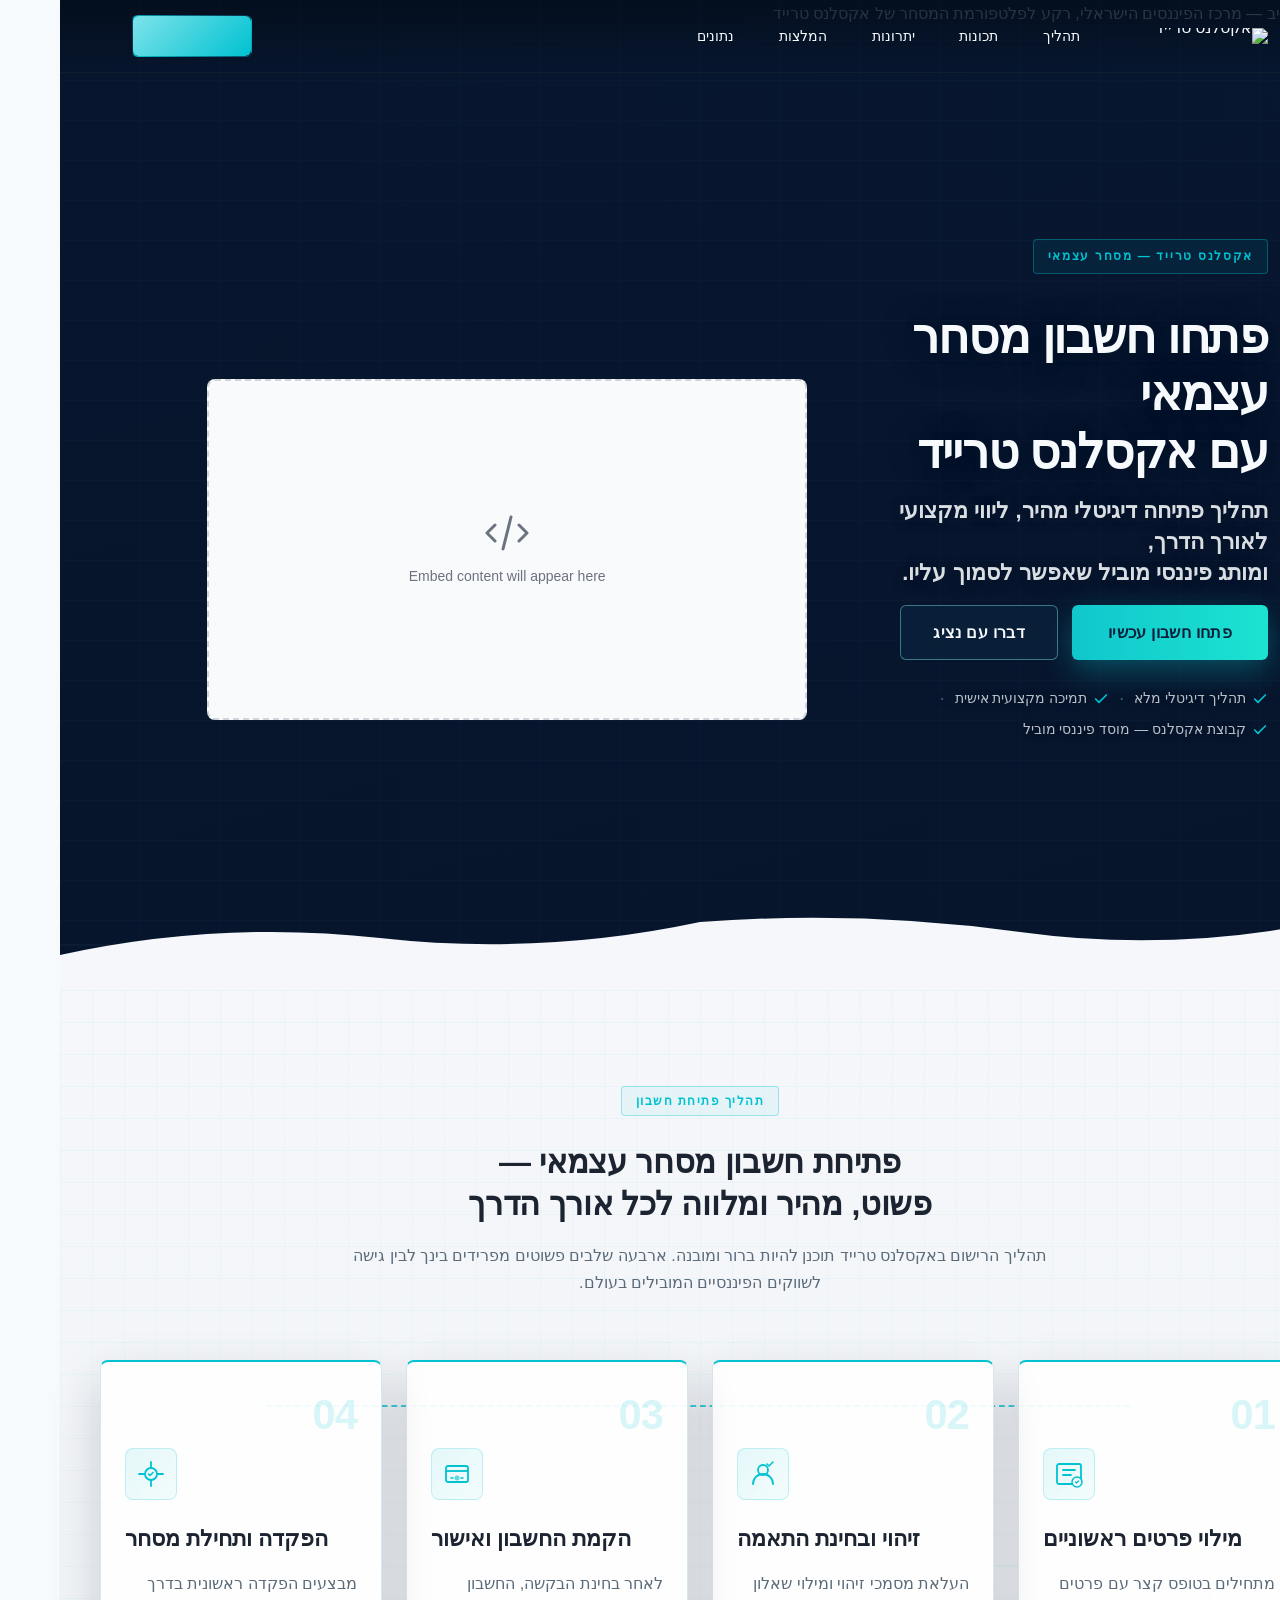
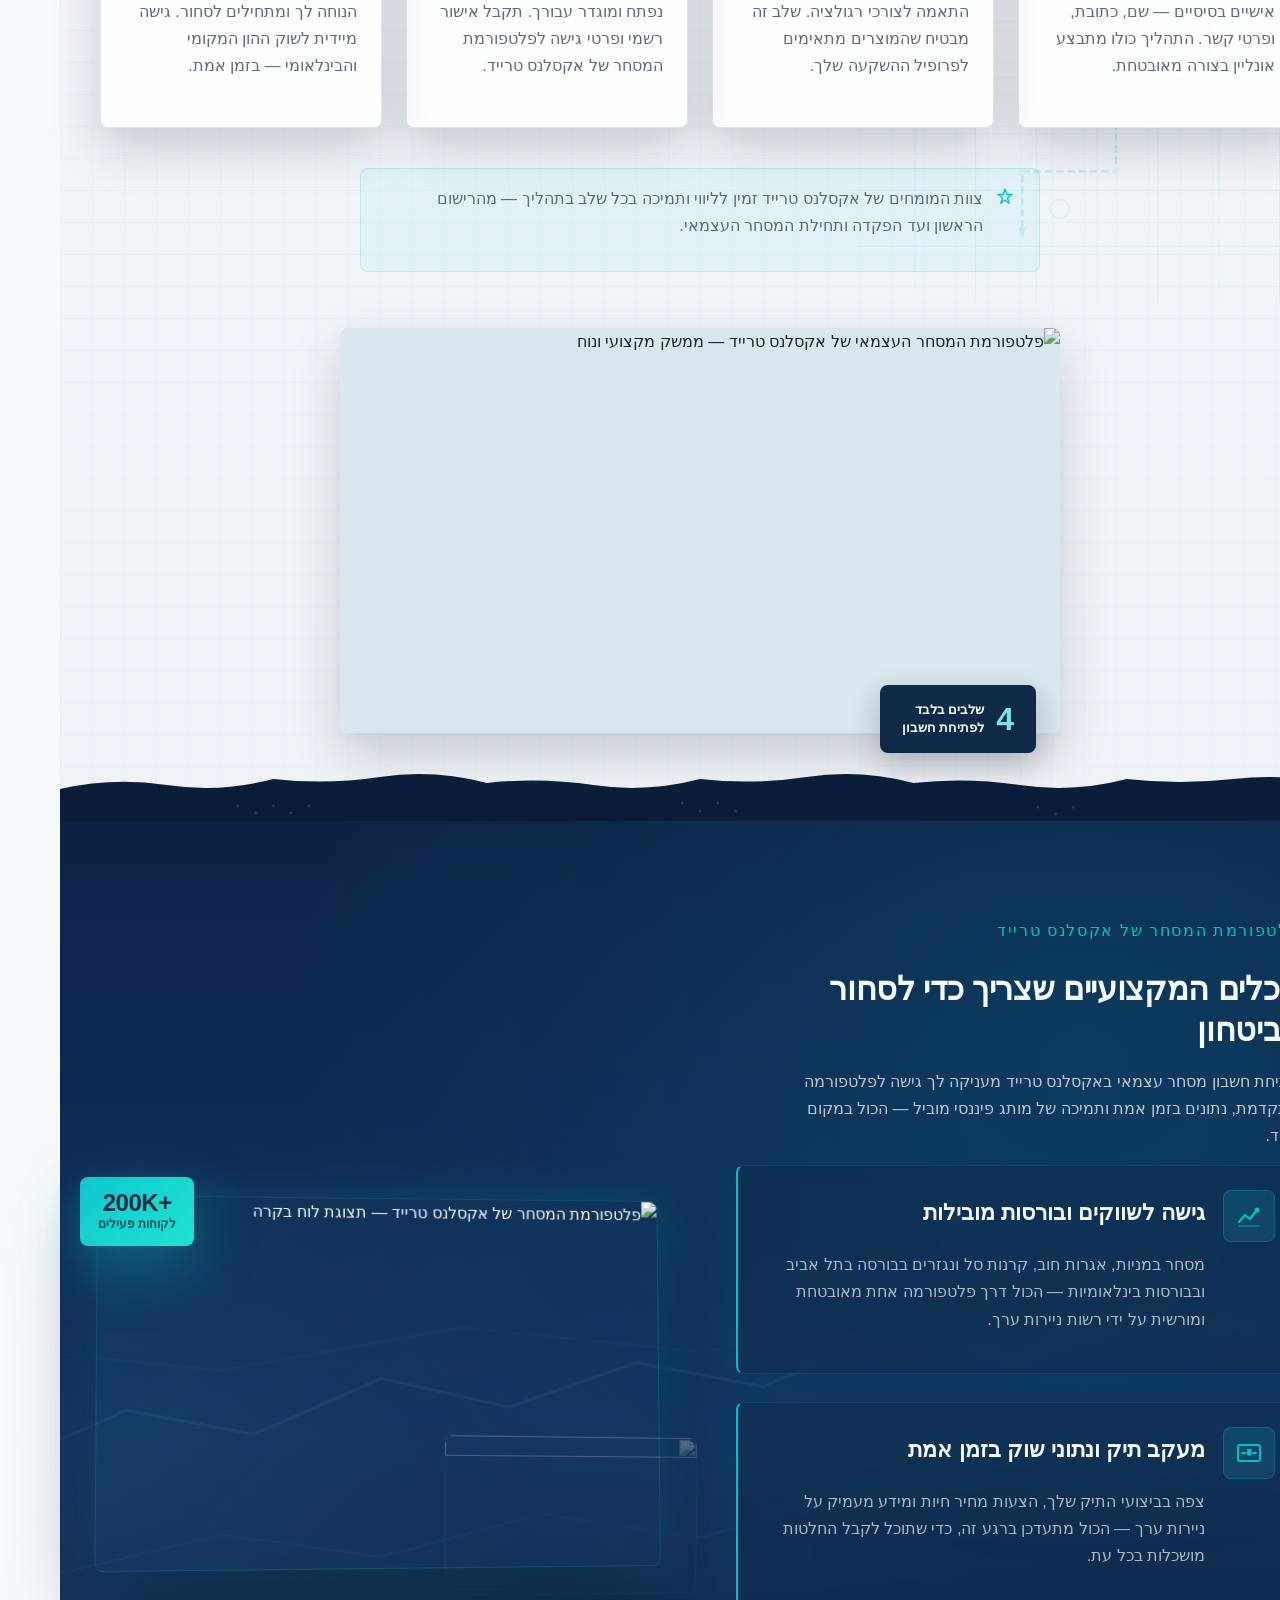
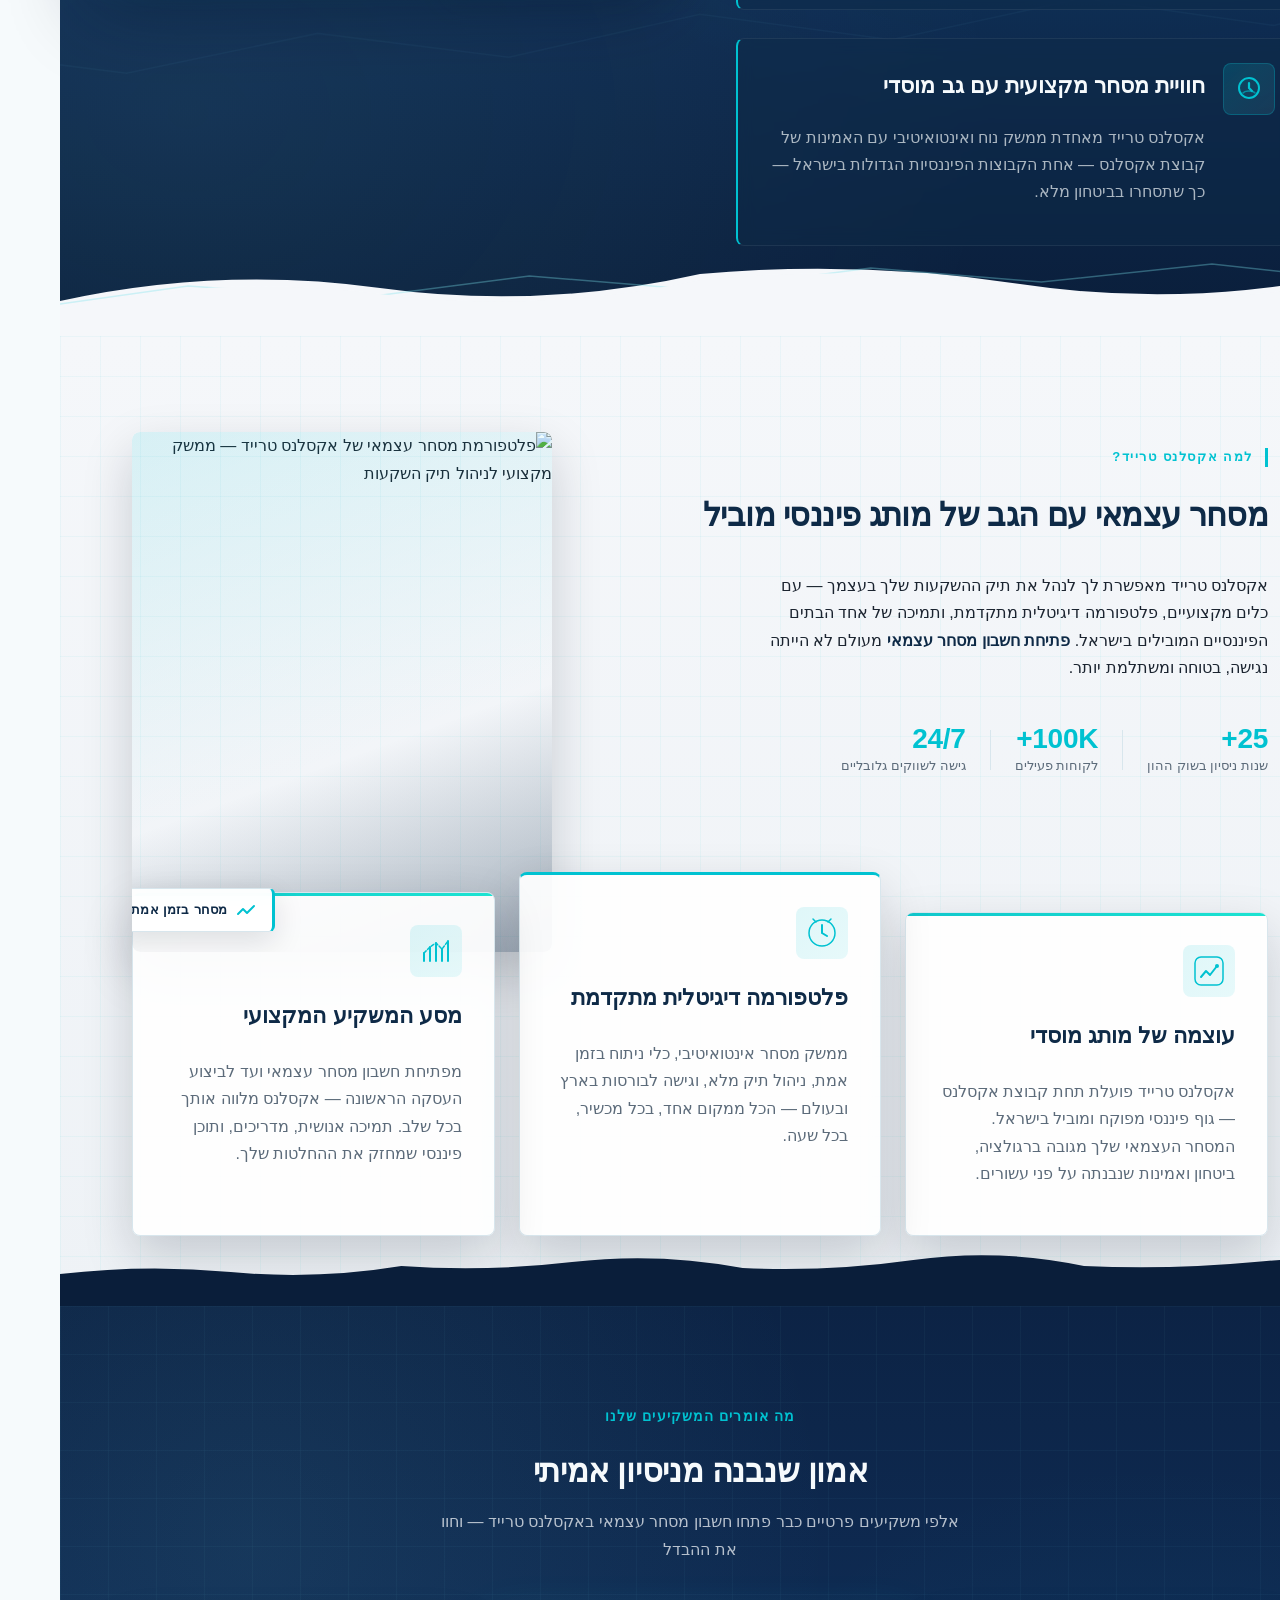
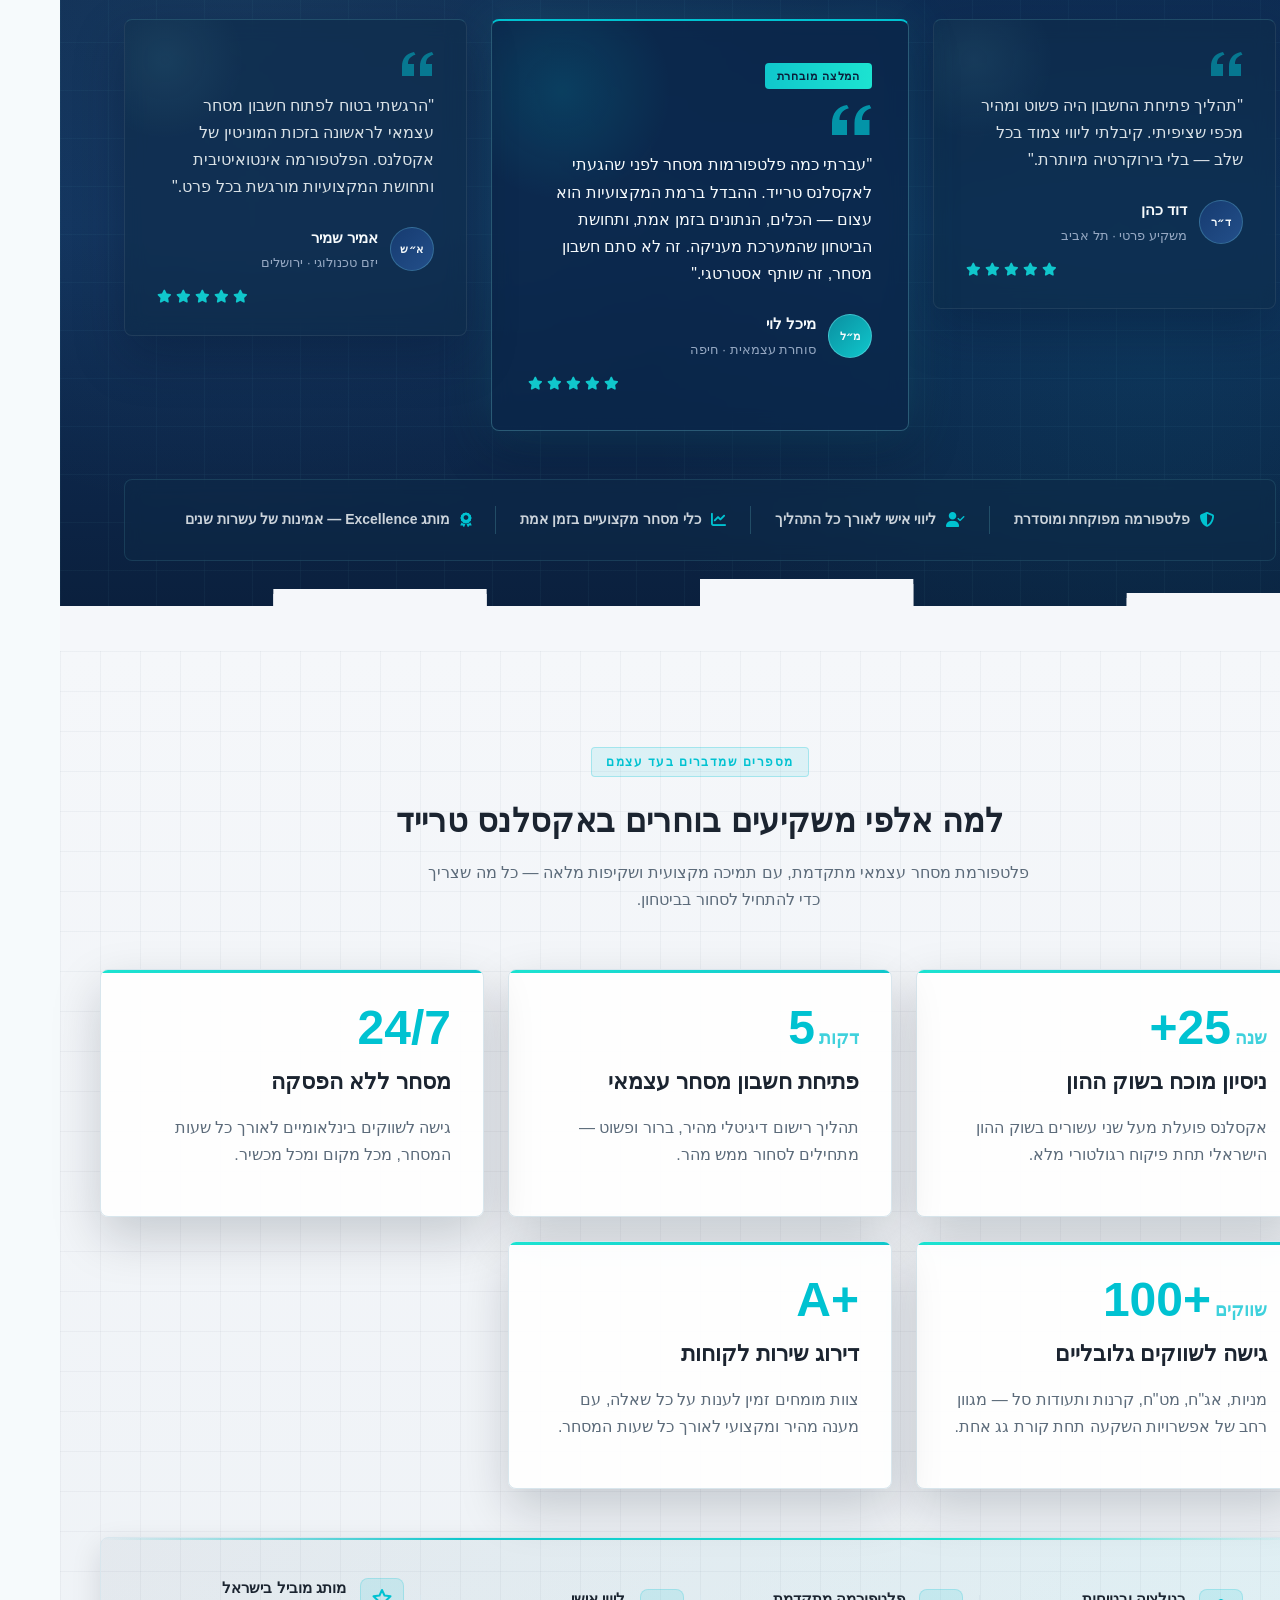
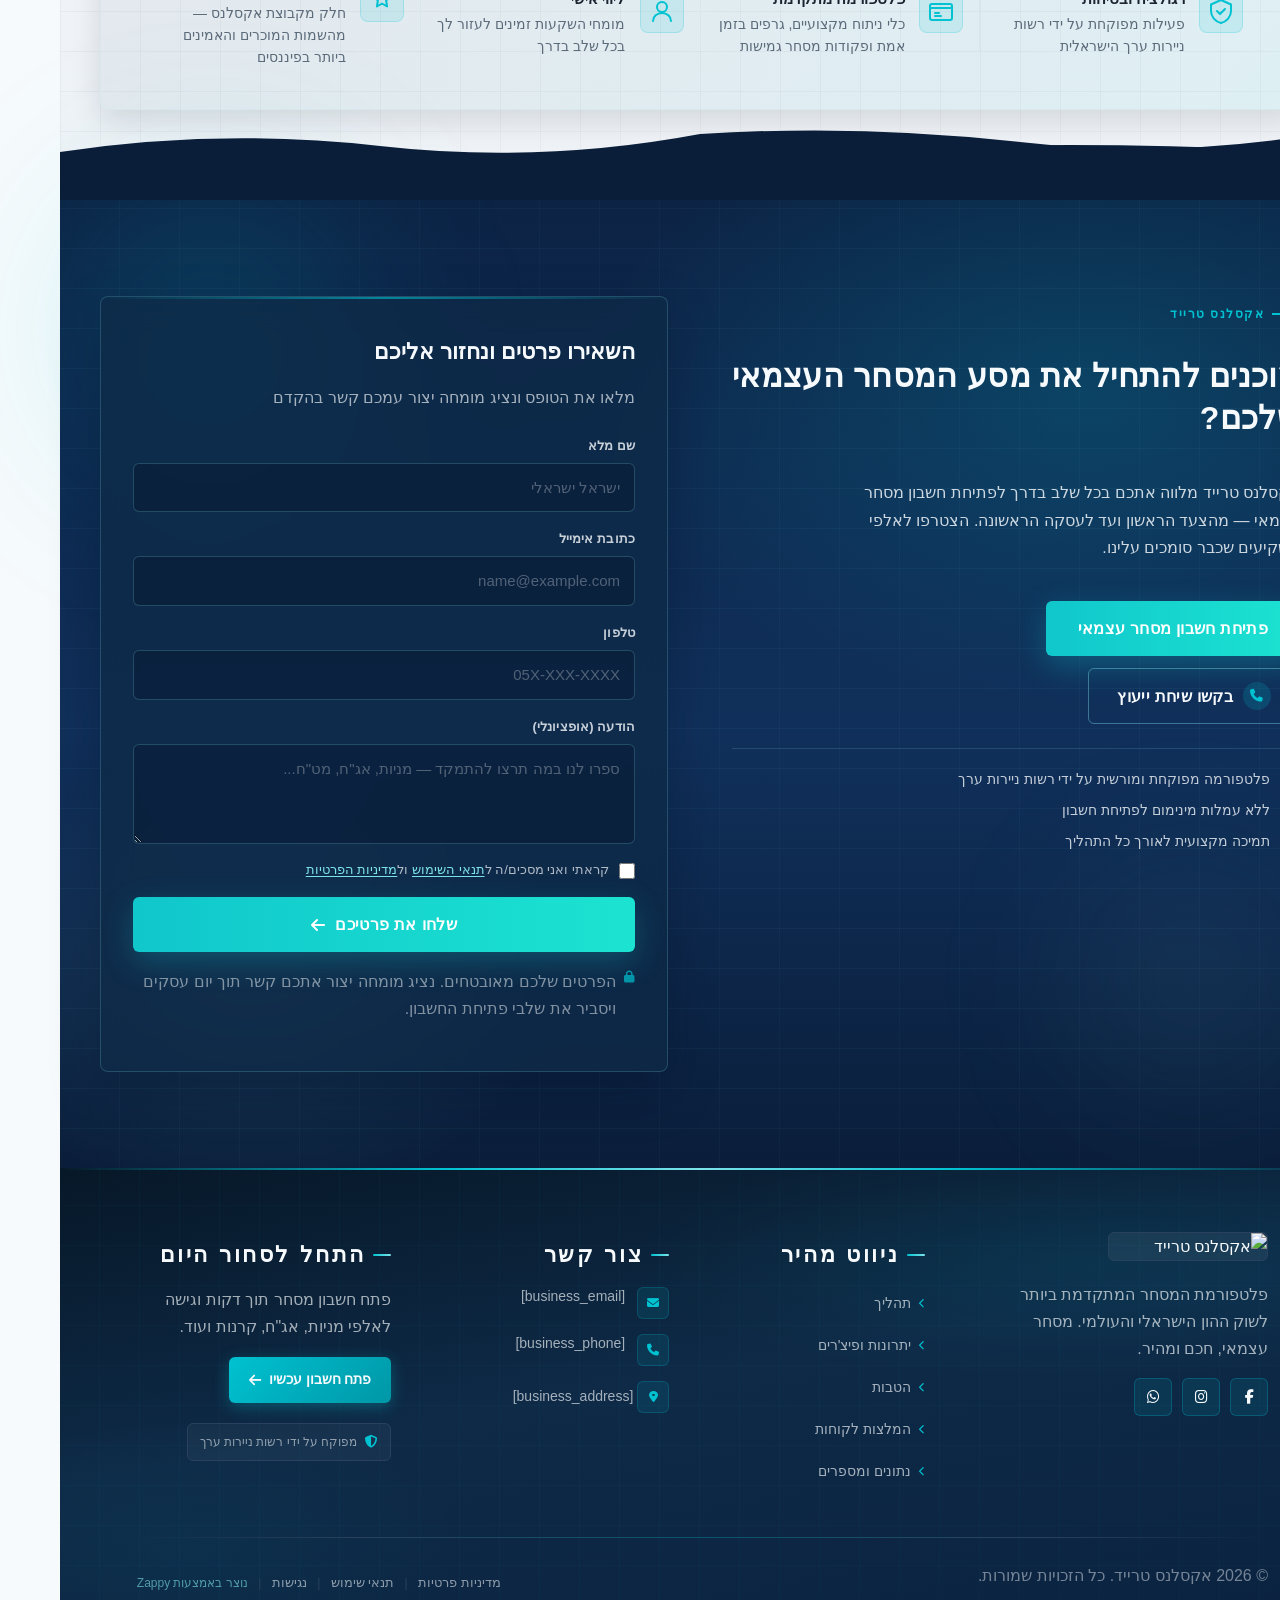
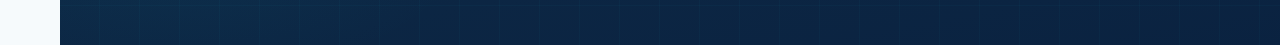
==== commit f2f36c62: "Background sync: Progressive GitHub Sync" ====
--- a/index.html
+++ b/index.html
@@ -218,27 +218,27 @@
 })();
 </script>
 <!-- End Zappy Analytics -->
-    <meta property="og:title" content="פתיחת חשבון מסחר עצמאי — אקסלנס טרייד" />
-  <meta property="og:description" content="Excellence Trade (Xnes) is a leading Israeli self-directed trading platform under the Excellence brand. The landing page is designed to guide new users through " />
-  <meta property="og:type" content="website" />
-  <meta property="og:locale" content="he_IL" />
+    <meta property="og:title" content="פתיחת חשבון מסחר עצמאי — אקסלנס טרייד">
+  <meta property="og:description" content="Excellence Trade (Xnes) is a leading Israeli self-directed trading platform under the Excellence brand. The landing page is designed to guide new users through ">
+  <meta property="og:type" content="website">
+  <meta property="og:locale" content="he_IL">
   
-  <meta name="twitter:card" content="summary_large_image" />
-  <meta name="twitter:title" content="פתיחת חשבון מסחר עצמאי — אקסלנס טרייד" />
-  <meta name="twitter:description" content="Excellence Trade (Xnes) is a leading Israeli self-directed trading platform under the Excellence brand. The landing page is designed to guide new users through " />
+  <meta name="twitter:card" content="summary_large_image">
+  <meta name="twitter:title" content="פתיחת חשבון מסחר עצמאי — אקסלנס טרייד">
+  <meta name="twitter:description" content="Excellence Trade (Xnes) is a leading Israeli self-directed trading platform under the Excellence brand. The landing page is designed to guide new users through ">
   
-  <link rel="stylesheet" href="https://cdnjs.cloudflare.com/ajax/libs/font-awesome/6.4.0/css/all.min.css" />
+  <link rel="stylesheet" href="https://cdnjs.cloudflare.com/ajax/libs/font-awesome/6.4.0/css/all.min.css">
 
     <!-- Favicons -->
-    <link rel="icon" type="image/x-icon" href="/assets/favicon.ico" />
-    <link rel="icon" type="image/png" sizes="16x16" href="/assets/favicon-16x16.png" />
-    <link rel="icon" type="image/png" sizes="32x32" href="/assets/favicon-32x32.png" />
-    <link rel="icon" type="image/png" sizes="48x48" href="/assets/favicon-48x48.png" />
-    <link rel="icon" type="image/png" sizes="192x192" href="/assets/favicon-192x192.png" />
-    <link rel="icon" type="image/png" sizes="512x512" href="/assets/favicon-512x512.png" />
-    <link rel="apple-touch-icon" href="/assets/apple-touch-icon.png" />
+    <link rel="icon" type="image/x-icon" href="/assets/favicon.ico">
+    <link rel="icon" type="image/png" sizes="16x16" href="/assets/favicon-16x16.png">
+    <link rel="icon" type="image/png" sizes="32x32" href="/assets/favicon-32x32.png">
+    <link rel="icon" type="image/png" sizes="48x48" href="/assets/favicon-48x48.png">
+    <link rel="icon" type="image/png" sizes="192x192" href="/assets/favicon-192x192.png">
+    <link rel="icon" type="image/png" sizes="512x512" href="/assets/favicon-512x512.png">
+    <link rel="apple-touch-icon" href="/assets/apple-touch-icon.png">
     <!-- Cookie Consent -->
-    <link rel="stylesheet" href="https://cdn.jsdelivr.net/npm/vanilla-cookieconsent@3/dist/cookieconsent.css" />
+    <link rel="stylesheet" href="https://cdn.jsdelivr.net/npm/vanilla-cookieconsent@3/dist/cookieconsent.css">
     <script src="https://cdn.jsdelivr.net/npm/vanilla-cookieconsent@3/dist/cookieconsent.umd.js"></script>
     <!-- Mickidum Accessibility Toolbar -->
     <script src="https://cdn.jsdelivr.net/gh/mickidum/acc_toolbar/acctoolbar/acctoolbar.min.js"></script>
@@ -323,33 +323,33 @@
 </head>
 <body>
 
-  <nav class="navbar" dir="rtl">
-  <button class="mobile-toggle" id="mobileToggle" aria-label="Menu">
-    <svg class="hamburger-icon" width="24" height="24" viewBox="0 0 24 24" fill="none">
-      <path d="M3 12h18M3 6h18M3 18h18" stroke="currentColor" stroke-width="2" stroke-linecap="round"/>
+  <nav class="navbar" dir="rtl" style="background-color: transparent !important; box-shadow: none;">
+  <button class="mobile-toggle" id="mobileToggle" aria-label="Menu" data-element-type="button" data-element-id="btn-1774588890140-m0m2fwuhx" data-native-element="true">
+    <svg class="hamburger-icon" width="24" height="24" viewBox="0 0 24 24" fill="none" style="width: 24px !important; height: 24px !important; display: block !important;">
+      <path d="M3 12h18M3 6h18M3 18h18" stroke="currentColor" stroke-width="2" stroke-linecap="round"></path>
     </svg>
-    <svg class="close-icon" width="24" height="24" viewBox="0 0 24 24" fill="none" style="display: none;">
-      <path d="M18 6L6 18M6 6l12 12" stroke="currentColor" stroke-width="2" stroke-linecap="round"/>
+    <svg class="close-icon" width="24" height="24" viewBox="0 0 24 24" fill="none" style="display: none !important; width: 24px !important; height: 24px !important;">
+      <path d="M18 6L6 18M6 6l12 12" stroke="currentColor" stroke-width="2" stroke-linecap="round"></path>
     </svg>
   </button>
 
-  <button class="phone-header-btn" data-phone aria-label="Call">
-    <svg width="20" height="20" viewBox="0 0 24 24" fill="currentColor">
-      <path d="M22 16.92v3a2 2 0 0 1-2.18 2 19.79 19.79 0 0 1-8.63-3.07 19.5 19.5 0 0 1-6-6 19.79 19.79 0 0 1-3.07-8.67A2 2 0 0 1 4.11 2h3a2 2 0 0 1 2 1.72 12.84 12.84 0 0 0 .7 2.81 2 2 0 0 1-.45 2.11L8.09 9.91a16 16 0 0 0 6 6l1.27-1.27a2 2 0 0 1 2.11-.45 12.84 12.84 0 0 0 2.81.7A2 2 0 0 1 22 16.92z"/>
+  <button class="phone-header-btn" data-phone="" aria-label="Call" data-element-type="button" data-element-id="btn-1774588890140-46ofrzlrt" data-native-element="true">
+    <svg width="24" height="24" viewBox="0 0 24 24" fill="currentColor" style="width: 24px; height: 24px;">
+      <path d="M22 16.92v3a2 2 0 0 1-2.18 2 19.79 19.79 0 0 1-8.63-3.07 19.5 19.5 0 0 1-6-6 19.79 19.79 0 0 1-3.07-8.67A2 2 0 0 1 4.11 2h3a2 2 0 0 1 2 1.72 12.84 12.84 0 0 0 .7 2.81 2 2 0 0 1-.45 2.11L8.09 9.91a16 16 0 0 0 6 6l1.27-1.27a2 2 0 0 1 2.11-.45 12.84 12.84 0 0 0 2.81.7A2 2 0 0 1 22 16.92z"></path>
     </svg>
   </button>
 
   <div class="nav-container">
     <div class="nav-right-group"><div class="nav-brand">
       <a href="/" class="logo-link">
-        <img src="/assets/business-logo.webp" alt="אקסלנס טרייד" class="logo" />
+        <img src="/assets/business-logo.webp" alt="אקסלנס טרייד" class="logo zappy-editable-image" data-image-type="logo" data-original-position="static" style="position: relative;">
       </a>
     </div><ul class="nav-menu" id="navMenu"><li><a href="#process">תהליך</a></li><li><a href="#features">תכונות</a></li><li><a href="#benefits">יתרונות</a></li><li><a href="#testimonials">המלצות</a></li><li><a href="#stats">נתונים</a></li></ul></div>
 
     
 
     <div class="nav-cta-container">
-      <a href="#cta" class="nav-cta-btn">צור קשר</a>
+      <a href="#cta" class="nav-cta-btn" data-element-type="button" data-element-id="btn-1774588890140-iky90zuto" data-native-element="true" style="border-color: transparent !important; color: var(--text-color, #1a1a1a) !important; background-color: transparent !important; background-image: linear-gradient(135deg, rgb(0, 194, 209), rgb(14, 42, 71)) !important;" data-text-color="dark">צור קשר</a>
     </div>
   </div>
 </nav>
@@ -786,7 +786,7 @@
     <section id="hero" class="index-hero-section" data-layout-spec="בית-hero" dir="rtl" data-hero-type="fullscreen-scrim">
   <!-- Background Image -->
   <div class="index-hero-bg">
-    <img data-hero-bg="true" data-placeholder="index-hero-image-1" data-context="Cinematic dark financial hero image: Tel Aviv business district skyline at dusk/night merged with translucent stock chart lines, candlestick patterns, and turquoise light trails reflecting off glass skyscrapers. Deep navy and midnight blue atmosphere with glowing teal/cyan data overlays. Premium, editorial mood — institutional finance meets modern Israeli capital markets. Wide panoramic composition, 16:9 ratio." width="1440" height="900" src="/assets/site-index-hero-image-1.webp" alt="תל אביב — מרכז הפיננסים הישראלי, רקע לפלטפורמת המסחר של אקסלנס טרייד" data-hero-background="true" data-element-type="image" data-element-id="img-1774559630635-oqh9eh641" class="zappy-editable-image" data-resize-handler-attached="true" />
+    <img data-hero-bg="true" data-placeholder="index-hero-image-1" data-context="Cinematic dark financial hero image: Tel Aviv business district skyline at dusk/night merged with translucent stock chart lines, candlestick patterns, and turquoise light trails reflecting off glass skyscrapers. Deep navy and midnight blue atmosphere with glowing teal/cyan data overlays. Premium, editorial mood — institutional finance meets modern Israeli capital markets. Wide panoramic composition, 16:9 ratio." width="1440" height="900" src="/assets/site-index-hero-image-1.webp" alt="תל אביב — מרכז הפיננסים הישראלי, רקע לפלטפורמת המסחר של אקסלנס טרייד" data-hero-background="true" data-element-type="image" data-element-id="img-1774559630635-oqh9eh641" class="zappy-editable-image" data-resize-handler-attached="true">
   </div>
 
   <!-- Gradient Scrim Overlay -->
@@ -803,10 +803,10 @@
       <p class="zappy-editable"><span class="index-hero-eyebrow">אקסלנס טרייד — מסחר עצמאי</span>
 
       </p><!-- Main Headline -->
-      <h1 class="index-hero-h1">פתחו חשבון מסחר עצמאי<br />עם אקסלנס טרייד</h1>
+      <h1 class="index-hero-h1">פתחו חשבון מסחר עצמאי<br>עם אקסלנס טרייד</h1>
 
       <!-- Supporting subtitle -->
-      <h3 class="index-hero-subtitle">תהליך פתיחה דיגיטלי מהיר, ליווי מקצועי לאורך הדרך,<br />ומותג פיננסי מוביל שאפשר לסמוך עליו.</h3>
+      <h3 class="index-hero-subtitle">תהליך פתיחה דיגיטלי מהיר, ליווי מקצועי לאורך הדרך,<br>ומותג פיננסי מוביל שאפשר לסמוך עליו.</h3>
 
       <!-- CTA Buttons -->
       <div class="index-hero-ctas">
@@ -817,27 +817,27 @@
       <!-- Trust Line -->
       <div class="index-hero-trust">
         <span class="index-hero-trust-item">
-          <svg data-element-type="icon" data-icon-type="svg" xmlns="http://www.w3.org/2000/svg" width="16" height="16" viewBox="0 0 24 24" fill="none" stroke="currentColor" stroke-width="2.5" stroke-linecap="round" stroke-linejoin="round" aria-hidden="true"><polyline points="20 6 9 17 4 12"/></svg>
+          <svg data-element-type="icon" data-icon-type="svg" xmlns="http://www.w3.org/2000/svg" width="16" height="16" viewBox="0 0 24 24" fill="none" stroke="currentColor" stroke-width="2.5" stroke-linecap="round" stroke-linejoin="round" aria-hidden="true"><polyline points="20 6 9 17 4 12"></polyline></svg>
           תהליך דיגיטלי מלא
         </span>
         <span class="index-hero-trust-sep" aria-hidden="true">·</span>
         <span class="index-hero-trust-item">
-          <svg data-element-type="icon" data-icon-type="svg" xmlns="http://www.w3.org/2000/svg" width="16" height="16" viewBox="0 0 24 24" fill="none" stroke="currentColor" stroke-width="2.5" stroke-linecap="round" stroke-linejoin="round" aria-hidden="true"><polyline points="20 6 9 17 4 12"/></svg>
+          <svg data-element-type="icon" data-icon-type="svg" xmlns="http://www.w3.org/2000/svg" width="16" height="16" viewBox="0 0 24 24" fill="none" stroke="currentColor" stroke-width="2.5" stroke-linecap="round" stroke-linejoin="round" aria-hidden="true"><polyline points="20 6 9 17 4 12"></polyline></svg>
           תמיכה מקצועית אישית
         </span>
         <span class="index-hero-trust-sep" aria-hidden="true">·</span>
         <span class="index-hero-trust-item">
-          <svg data-element-type="icon" data-icon-type="svg" xmlns="http://www.w3.org/2000/svg" width="16" height="16" viewBox="0 0 24 24" fill="none" stroke="currentColor" stroke-width="2.5" stroke-linecap="round" stroke-linejoin="round" aria-hidden="true"><polyline points="20 6 9 17 4 12"/></svg>
+          <svg data-element-type="icon" data-icon-type="svg" xmlns="http://www.w3.org/2000/svg" width="16" height="16" viewBox="0 0 24 24" fill="none" stroke="currentColor" stroke-width="2.5" stroke-linecap="round" stroke-linejoin="round" aria-hidden="true"><polyline points="20 6 9 17 4 12"></polyline></svg>
           קבוצת אקסלנס — מוסד פיננסי מוביל
         </span>
       </div>
 
     </div>
-  <div class="zappy-inserted-element" id="zappy-element-1774559648652-vvux0230p" data-element-id="zappy-element-1774559648652-vvux0230p" data-element-type="iframe" data-zappy-newly-inserted="true" style="margin: 20px auto; text-align: center; display: flex; justify-content: center; width: 100%;"><div style="width: 100%; max-width: 600px;" data-full-width data-custom-width>
-        <div style="position: relative; width: 100%; height: 0; padding-bottom: 56.25%; background: #f9fafb; border-radius: 8px; overflow: hidden; border: 2px dashed #d1d5db;" data-element-type="iframe" data-custom-height>
+  <div class="zappy-inserted-element" id="zappy-element-1774559648652-vvux0230p" data-element-id="zappy-element-1774559648652-vvux0230p" data-element-type="iframe" data-zappy-newly-inserted="true" style="margin: 20px auto; text-align: center; display: flex; justify-content: center; width: 100%;"><div style="width: 100%; max-width: 600px;" data-full-width="" data-custom-width="">
+        <div style="position: relative; width: 100%; height: 0; padding-bottom: 56.25%; background: #f9fafb; border-radius: 8px; overflow: hidden; border: 2px dashed #d1d5db;" data-element-type="iframe" data-custom-height="">
           <div style="position: absolute; top: 0; left: 0; width: 100%; height: 100%; display: flex; align-items: center; justify-content: center; text-align: center; flex-direction: column; color: #6b7280;">
             <svg style="width: 48px; height: 48px; margin-bottom: 8px;" fill="none" stroke="currentColor" viewBox="0 0 24 24">
-              <path stroke-linecap="round" stroke-linejoin="round" stroke-width="1.5" d="M10 20l4-16m4 4l4 4-4 4M6 16l-4-4 4-4"/>
+              <path stroke-linecap="round" stroke-linejoin="round" stroke-width="1.5" d="M10 20l4-16m4 4l4 4-4 4M6 16l-4-4 4-4"></path>
             </svg>
             <span style="font-size: 14px;">Embed content will appear here</span>
           </div>
@@ -848,10 +848,10 @@
   <div class="index-hero-divider-wrapper">
     <svg data-no-icon-edit="true" aria-hidden="true" viewBox="0 0 1440 90" preserveAspectRatio="none" xmlns="http://www.w3.org/2000/svg">
       <!-- Faint grid lines -->
-      <line x1="0" y1="45" x2="1440" y2="45" stroke="rgba(125,227,234,0.07)" stroke-width="1"/>
-      <line x1="0" y1="65" x2="1440" y2="65" stroke="rgba(125,227,234,0.05)" stroke-width="1"/>
+      <line x1="0" y1="45" x2="1440" y2="45" stroke="rgba(125,227,234,0.07)" stroke-width="1"></line>
+      <line x1="0" y1="65" x2="1440" y2="65" stroke="rgba(125,227,234,0.05)" stroke-width="1"></line>
       <!-- Main diagonal fill transitioning to light bg -->
-      <path d="M0,90 L0,55 Q180,20 360,38 T720,22 Q900,10 1080,32 T1440,18 L1440,90 Z" fill="#F5F7FA"/>
+      <path d="M0,90 L0,55 Q180,20 360,38 T720,22 Q900,10 1080,32 T1440,18 L1440,90 Z" fill="#F5F7FA"></path>
     </svg>
   </div>
 
@@ -867,37 +867,37 @@
       <!-- Isometric grid path -->
       <g opacity="0.07" stroke="#00C2D1" stroke-width="1.2">
         <!-- Horizontal lines -->
-        <line x1="0" y1="60" x2="520" y2="60"/>
-        <line x1="0" y1="120" x2="520" y2="120"/>
-        <line x1="0" y1="180" x2="520" y2="180"/>
-        <line x1="0" y1="240" x2="520" y2="240"/>
-        <line x1="0" y1="300" x2="520" y2="300"/>
-        <line x1="0" y1="360" x2="520" y2="360"/>
+        <line x1="0" y1="60" x2="520" y2="60"></line>
+        <line x1="0" y1="120" x2="520" y2="120"></line>
+        <line x1="0" y1="180" x2="520" y2="180"></line>
+        <line x1="0" y1="240" x2="520" y2="240"></line>
+        <line x1="0" y1="300" x2="520" y2="300"></line>
+        <line x1="0" y1="360" x2="520" y2="360"></line>
         <!-- Vertical lines -->
-        <line x1="65" y1="0" x2="65" y2="420"/>
-        <line x1="130" y1="0" x2="130" y2="420"/>
-        <line x1="195" y1="0" x2="195" y2="420"/>
-        <line x1="260" y1="0" x2="260" y2="420"/>
-        <line x1="325" y1="0" x2="325" y2="420"/>
-        <line x1="390" y1="0" x2="390" y2="420"/>
-        <line x1="455" y1="0" x2="455" y2="420"/>
+        <line x1="65" y1="0" x2="65" y2="420"></line>
+        <line x1="130" y1="0" x2="130" y2="420"></line>
+        <line x1="195" y1="0" x2="195" y2="420"></line>
+        <line x1="260" y1="0" x2="260" y2="420"></line>
+        <line x1="325" y1="0" x2="325" y2="420"></line>
+        <line x1="390" y1="0" x2="390" y2="420"></line>
+        <line x1="455" y1="0" x2="455" y2="420"></line>
       </g>
       <!-- Isometric path arrow -->
       <g opacity="0.18">
-        <path d="M480,80 L380,80 L380,180 L280,180 L280,280 L180,280 L180,340" stroke="#00C2D1" stroke-width="2.5" fill="none" stroke-dasharray="8 4"/>
-        <circle cx="480" cy="80" r="6" fill="#00C2D1"/>
-        <circle cx="380" cy="80" r="4" fill="#7DE3EA" opacity="0.7"/>
-        <circle cx="380" cy="180" r="4" fill="#7DE3EA" opacity="0.7"/>
-        <circle cx="280" cy="180" r="4" fill="#7DE3EA" opacity="0.7"/>
-        <circle cx="280" cy="280" r="4" fill="#7DE3EA" opacity="0.7"/>
-        <circle cx="180" cy="280" r="4" fill="#7DE3EA" opacity="0.7"/>
-        <polygon points="176,340 184,340 180,352" fill="#00C2D1" opacity="0.8"/>
+        <path d="M480,80 L380,80 L380,180 L280,180 L280,280 L180,280 L180,340" stroke="#00C2D1" stroke-width="2.5" fill="none" stroke-dasharray="8 4"></path>
+        <circle cx="480" cy="80" r="6" fill="#00C2D1"></circle>
+        <circle cx="380" cy="80" r="4" fill="#7DE3EA" opacity="0.7"></circle>
+        <circle cx="380" cy="180" r="4" fill="#7DE3EA" opacity="0.7"></circle>
+        <circle cx="280" cy="180" r="4" fill="#7DE3EA" opacity="0.7"></circle>
+        <circle cx="280" cy="280" r="4" fill="#7DE3EA" opacity="0.7"></circle>
+        <circle cx="180" cy="280" r="4" fill="#7DE3EA" opacity="0.7"></circle>
+        <polygon points="176,340 184,340 180,352" fill="#00C2D1" opacity="0.8"></polygon>
       </g>
       <!-- Decorative data nodes -->
-      <circle cx="420" cy="120" r="18" stroke="#7DE3EA" stroke-width="1.5" fill="none" opacity="0.12"/>
-      <circle cx="420" cy="120" r="8" fill="#00C2D1" opacity="0.1"/>
-      <circle cx="320" cy="220" r="14" stroke="#7DE3EA" stroke-width="1.5" fill="none" opacity="0.1"/>
-      <circle cx="220" cy="320" r="10" stroke="#00C2D1" stroke-width="1.5" fill="none" opacity="0.1"/>
+      <circle cx="420" cy="120" r="18" stroke="#7DE3EA" stroke-width="1.5" fill="none" opacity="0.12"></circle>
+      <circle cx="420" cy="120" r="8" fill="#00C2D1" opacity="0.1"></circle>
+      <circle cx="320" cy="220" r="14" stroke="#7DE3EA" stroke-width="1.5" fill="none" opacity="0.1"></circle>
+      <circle cx="220" cy="320" r="10" stroke="#00C2D1" stroke-width="1.5" fill="none" opacity="0.1"></circle>
     </svg>
   </div>
 
@@ -905,7 +905,7 @@
     <!-- Intro block -->
     <div class="index-process-intro">
       <span class="index-process-label">תהליך פתיחת חשבון</span>
-      <h2 class="index-process-heading">פתיחת חשבון מסחר עצמאי — <br />פשוט, מהיר ומלווה לכל אורך הדרך</h2>
+      <h2 class="index-process-heading">פתיחת חשבון מסחר עצמאי — <br>פשוט, מהיר ומלווה לכל אורך הדרך</h2>
       <p class="index-process-subtext">תהליך הרישום באקסלנס טרייד תוכנן להיות ברור ומובנה. ארבעה שלבים פשוטים מפרידים בינך לבין גישה לשווקים הפיננסיים המובילים בעולם.</p>
     </div>
 
@@ -915,7 +915,7 @@
       <!-- Connector line (desktop only) -->
       <div class="index-process-connector" aria-hidden="true">
         <svg data-no-icon-edit="true" aria-hidden="true" viewBox="0 0 900 4" preserveAspectRatio="none" xmlns="http://www.w3.org/2000/svg">
-          <line x1="0" y1="2" x2="900" y2="2" stroke="#00C2D1" stroke-width="1.5" stroke-dasharray="6 4"/>
+          <line x1="0" y1="2" x2="900" y2="2" stroke="#00C2D1" stroke-width="1.5" stroke-dasharray="6 4"></line>
         </svg>
       </div>
 
@@ -924,10 +924,10 @@
         <div class="index-process-step-number">01</div>
         <div class="index-process-card-icon">
           <svg data-element-type="icon" data-icon-type="svg" width="32" height="32" viewBox="0 0 32 32" fill="none" xmlns="http://www.w3.org/2000/svg" aria-hidden="true">
-            <rect x="4" y="6" width="24" height="20" rx="2" stroke="currentColor" stroke-width="1.8"/>
-            <path d="M10 12h12M10 17h8" stroke="currentColor" stroke-width="1.8" stroke-linecap="round"/>
-            <circle cx="24" cy="24" r="5" fill="var(--bg-light)" stroke="currentColor" stroke-width="1.5"/>
-            <path d="M22.5 24l1 1 2-2" stroke="currentColor" stroke-width="1.4" stroke-linecap="round" stroke-linejoin="round"/>
+            <rect x="4" y="6" width="24" height="20" rx="2" stroke="currentColor" stroke-width="1.8"></rect>
+            <path d="M10 12h12M10 17h8" stroke="currentColor" stroke-width="1.8" stroke-linecap="round"></path>
+            <circle cx="24" cy="24" r="5" fill="var(--bg-light)" stroke="currentColor" stroke-width="1.5"></circle>
+            <path d="M22.5 24l1 1 2-2" stroke="currentColor" stroke-width="1.4" stroke-linecap="round" stroke-linejoin="round"></path>
           </svg>
         </div>
         <h3 class="index-process-card-title">מילוי פרטים ראשוניים</h3>
@@ -939,9 +939,9 @@
         <div class="index-process-step-number">02</div>
         <div class="index-process-card-icon">
           <svg data-element-type="icon" data-icon-type="svg" width="32" height="32" viewBox="0 0 32 32" fill="none" xmlns="http://www.w3.org/2000/svg" aria-hidden="true">
-            <circle cx="16" cy="12" r="5" stroke="currentColor" stroke-width="1.8"/>
-            <path d="M6 26c0-5.523 4.477-10 10-10s10 4.477 10 10" stroke="currentColor" stroke-width="1.8" stroke-linecap="round"/>
-            <path d="M20 6l2 2 4-4" stroke="currentColor" stroke-width="1.6" stroke-linecap="round" stroke-linejoin="round"/>
+            <circle cx="16" cy="12" r="5" stroke="currentColor" stroke-width="1.8"></circle>
+            <path d="M6 26c0-5.523 4.477-10 10-10s10 4.477 10 10" stroke="currentColor" stroke-width="1.8" stroke-linecap="round"></path>
+            <path d="M20 6l2 2 4-4" stroke="currentColor" stroke-width="1.6" stroke-linecap="round" stroke-linejoin="round"></path>
           </svg>
         </div>
         <h3 class="index-process-card-title">זיהוי ובחינת התאמה</h3>
@@ -953,10 +953,10 @@
         <div class="index-process-step-number">03</div>
         <div class="index-process-card-icon">
           <svg data-element-type="icon" data-icon-type="svg" width="32" height="32" viewBox="0 0 32 32" fill="none" xmlns="http://www.w3.org/2000/svg" aria-hidden="true">
-            <rect x="5" y="8" width="22" height="16" rx="2" stroke="currentColor" stroke-width="1.8"/>
-            <path d="M5 13h22" stroke="currentColor" stroke-width="1.8"/>
-            <circle cx="16" cy="20" r="2.5" fill="currentColor" opacity="0.6"/>
-            <path d="M10 20h2M20 20h2" stroke="currentColor" stroke-width="1.6" stroke-linecap="round"/>
+            <rect x="5" y="8" width="22" height="16" rx="2" stroke="currentColor" stroke-width="1.8"></rect>
+            <path d="M5 13h22" stroke="currentColor" stroke-width="1.8"></path>
+            <circle cx="16" cy="20" r="2.5" fill="currentColor" opacity="0.6"></circle>
+            <path d="M10 20h2M20 20h2" stroke="currentColor" stroke-width="1.6" stroke-linecap="round"></path>
           </svg>
         </div>
         <h3 class="index-process-card-title">הקמת החשבון ואישור</h3>
@@ -968,9 +968,9 @@
         <div class="index-process-step-number">04</div>
         <div class="index-process-card-icon">
           <svg data-element-type="icon" data-icon-type="svg" width="32" height="32" viewBox="0 0 32 32" fill="none" xmlns="http://www.w3.org/2000/svg" aria-hidden="true">
-            <path d="M16 4v6M16 22v6M4 16h6M22 16h6" stroke="currentColor" stroke-width="1.8" stroke-linecap="round"/>
-            <circle cx="16" cy="16" r="6" stroke="currentColor" stroke-width="1.8"/>
-            <path d="M13.5 16l1.5 1.5 3-3" stroke="currentColor" stroke-width="1.6" stroke-linecap="round" stroke-linejoin="round"/>
+            <path d="M16 4v6M16 22v6M4 16h6M22 16h6" stroke="currentColor" stroke-width="1.8" stroke-linecap="round"></path>
+            <circle cx="16" cy="16" r="6" stroke="currentColor" stroke-width="1.8"></circle>
+            <path d="M13.5 16l1.5 1.5 3-3" stroke="currentColor" stroke-width="1.6" stroke-linecap="round" stroke-linejoin="round"></path>
           </svg>
         </div>
         <h3 class="index-process-card-title">הפקדה ותחילת מסחר</h3>
@@ -984,7 +984,7 @@
       <div class="index-process-reassurance-inner">
         <span class="index-process-reassurance-icon" aria-hidden="true">
           <svg data-element-type="icon" data-icon-type="svg" width="20" height="20" viewBox="0 0 20 20" fill="none" xmlns="http://www.w3.org/2000/svg">
-            <path d="M10 2l1.8 5.5H17l-4.6 3.3 1.8 5.5L10 13l-4.2 3.3 1.8-5.5L3 7.5h5.2L10 2z" stroke="currentColor" stroke-width="1.4" fill="none" stroke-linejoin="round"/>
+            <path d="M10 2l1.8 5.5H17l-4.6 3.3 1.8 5.5L10 13l-4.2 3.3 1.8-5.5L3 7.5h5.2L10 2z" stroke="currentColor" stroke-width="1.4" fill="none" stroke-linejoin="round"></path>
           </svg>
         </span>
         <p class="index-process-reassurance-text">צוות המומחים של אקסלנס טרייד זמין לליווי ותמיכה בכל שלב בתהליך — מהרישום הראשון ועד הפקדה ותחילת המסחר העצמאי.</p>
@@ -993,10 +993,10 @@
 
     <!-- Optional supporting image -->
     <div class="index-process-image-wrap">
-      <img data-placeholder="index-process-image-1" data-context="A clean, modern financial dashboard interface on a laptop screen showing stock charts, portfolio performance graphs, and trading panels in navy and turquoise tones. The image conveys a premium Israeli self-directed trading platform experience. Soft studio lighting, professional editorial feel, minimal background." width="600" height="340" src="/assets/site-index-process-image-1.webp" alt="פלטפורמת המסחר העצמאי של אקסלנס טרייד — ממשק מקצועי ונוח" class="index-process-img" />
+      <img data-placeholder="index-process-image-1" data-context="A clean, modern financial dashboard interface on a laptop screen showing stock charts, portfolio performance graphs, and trading panels in navy and turquoise tones. The image conveys a premium Israeli self-directed trading platform experience. Soft studio lighting, professional editorial feel, minimal background." width="600" height="340" src="/assets/site-index-process-image-1.webp" alt="פלטפורמת המסחר העצמאי של אקסלנס טרייד — ממשק מקצועי ונוח" class="index-process-img">
       <div class="index-process-image-badge">
         <span class="index-process-badge-num">4</span>
-        <span class="index-process-badge-text">שלבים בלבד<br />לפתיחת חשבון</span>
+        <span class="index-process-badge-text">שלבים בלבד<br>לפתיחת חשבון</span>
       </div>
     </div>
 
@@ -1005,21 +1005,21 @@
   <!-- Bottom wave divider transitioning to dark features section -->
   <div class="index-process-divider-wrapper">
     <svg data-no-icon-edit="true" aria-hidden="true" viewBox="0 0 1440 80" preserveAspectRatio="none" xmlns="http://www.w3.org/2000/svg">
-      <path d="M0,80 L0,48 Q60,36 120,44 T240,38 Q300,44 360,36 T480,42 Q540,36 600,44 T720,38 Q780,44 840,36 T960,42 Q1020,36 1080,44 T1200,38 Q1260,44 1320,38 T1440,44 L1440,80 Z" fill="#0A1E3A"/>
+      <path d="M0,80 L0,48 Q60,36 120,44 T240,38 Q300,44 360,36 T480,42 Q540,36 600,44 T720,38 Q780,44 840,36 T960,42 Q1020,36 1080,44 T1200,38 Q1260,44 1320,38 T1440,44 L1440,80 Z" fill="#0A1E3A"></path>
       <!-- Dot grid embedded in divider -->
       <g opacity="0.18">
-        <circle cx="200" cy="65" r="1.5" fill="#7DE3EA"/>
-        <circle cx="220" cy="72" r="1.5" fill="#7DE3EA"/>
-        <circle cx="240" cy="65" r="1.5" fill="#7DE3EA"/>
-        <circle cx="260" cy="72" r="1.5" fill="#7DE3EA"/>
-        <circle cx="280" cy="65" r="1.5" fill="#7DE3EA"/>
-        <circle cx="700" cy="62" r="1.5" fill="#7DE3EA"/>
-        <circle cx="720" cy="70" r="1.5" fill="#7DE3EA"/>
-        <circle cx="740" cy="62" r="1.5" fill="#7DE3EA"/>
-        <circle cx="760" cy="70" r="1.5" fill="#7DE3EA"/>
-        <circle cx="1100" cy="66" r="1.5" fill="#7DE3EA"/>
-        <circle cx="1120" cy="73" r="1.5" fill="#7DE3EA"/>
-        <circle cx="1140" cy="66" r="1.5" fill="#7DE3EA"/>
+        <circle cx="200" cy="65" r="1.5" fill="#7DE3EA"></circle>
+        <circle cx="220" cy="72" r="1.5" fill="#7DE3EA"></circle>
+        <circle cx="240" cy="65" r="1.5" fill="#7DE3EA"></circle>
+        <circle cx="260" cy="72" r="1.5" fill="#7DE3EA"></circle>
+        <circle cx="280" cy="65" r="1.5" fill="#7DE3EA"></circle>
+        <circle cx="700" cy="62" r="1.5" fill="#7DE3EA"></circle>
+        <circle cx="720" cy="70" r="1.5" fill="#7DE3EA"></circle>
+        <circle cx="740" cy="62" r="1.5" fill="#7DE3EA"></circle>
+        <circle cx="760" cy="70" r="1.5" fill="#7DE3EA"></circle>
+        <circle cx="1100" cy="66" r="1.5" fill="#7DE3EA"></circle>
+        <circle cx="1120" cy="73" r="1.5" fill="#7DE3EA"></circle>
+        <circle cx="1140" cy="66" r="1.5" fill="#7DE3EA"></circle>
       </g>
     </svg>
   </div>
@@ -1029,10 +1029,10 @@
   <!-- Background decorative data-line texture -->
   <div class="index-features-section__bg-texture" aria-hidden="true">
     <svg data-no-icon-edit="true" aria-hidden="true" width="100%" height="100%" viewBox="0 0 1200 700" preserveAspectRatio="xMidYMid slice" xmlns="http://www.w3.org/2000/svg">
-      <polyline points="0,420 80,390 160,405 240,370 320,385 400,350 480,368 560,340 640,355 720,320 800,338 880,305 960,322 1040,290 1120,308 1200,275" fill="none" stroke="rgba(125,227,234,0.06)" stroke-width="2"/>
-      <polyline points="0,480 100,460 200,472 300,448 400,462 500,435 600,450 700,422 800,438 900,410 1000,426 1100,398 1200,415" fill="none" stroke="rgba(0,194,209,0.05)" stroke-width="1.5"/>
-      <polyline points="0,540 120,520 240,535 360,510 480,525 600,498 720,514 840,488 960,505 1080,478 1200,494" fill="none" stroke="rgba(125,227,234,0.04)" stroke-width="1"/>
-      <polyline points="0,350 150,330 300,345 450,318 600,333 750,308 900,325 1050,298 1200,315" fill="none" stroke="rgba(0,194,209,0.04)" stroke-width="1.5"/>
+      <polyline points="0,420 80,390 160,405 240,370 320,385 400,350 480,368 560,340 640,355 720,320 800,338 880,305 960,322 1040,290 1120,308 1200,275" fill="none" stroke="rgba(125,227,234,0.06)" stroke-width="2"></polyline>
+      <polyline points="0,480 100,460 200,472 300,448 400,462 500,435 600,450 700,422 800,438 900,410 1000,426 1100,398 1200,415" fill="none" stroke="rgba(0,194,209,0.05)" stroke-width="1.5"></polyline>
+      <polyline points="0,540 120,520 240,535 360,510 480,525 600,498 720,514 840,488 960,505 1080,478 1200,494" fill="none" stroke="rgba(125,227,234,0.04)" stroke-width="1"></polyline>
+      <polyline points="0,350 150,330 300,345 450,318 600,333 750,308 900,325 1050,298 1200,315" fill="none" stroke="rgba(0,194,209,0.04)" stroke-width="1.5"></polyline>
     </svg>
   </div>
 
@@ -1051,9 +1051,9 @@
           <div class="index-features-section__feature-item">
             <div class="index-features-section__feature-icon">
               <svg data-element-type="icon" data-icon-type="svg" width="28" height="28" viewBox="0 0 28 28" fill="none" xmlns="http://www.w3.org/2000/svg" aria-hidden="true">
-                <path d="M4 20L10 13L15 17L22 8" stroke="currentColor" stroke-width="2.2" stroke-linecap="round" stroke-linejoin="round"/>
-                <circle cx="22" cy="8" r="2.5" fill="currentColor"/>
-                <path d="M4 24H24" stroke="currentColor" stroke-width="1.5" stroke-linecap="round" opacity="0.5"/>
+                <path d="M4 20L10 13L15 17L22 8" stroke="currentColor" stroke-width="2.2" stroke-linecap="round" stroke-linejoin="round"></path>
+                <circle cx="22" cy="8" r="2.5" fill="currentColor"></circle>
+                <path d="M4 24H24" stroke="currentColor" stroke-width="1.5" stroke-linecap="round" opacity="0.5"></path>
               </svg>
             </div>
             <div class="index-features-section__feature-body">
@@ -1066,9 +1066,9 @@
           <div class="index-features-section__feature-item">
             <div class="index-features-section__feature-icon">
               <svg data-element-type="icon" data-icon-type="svg" width="28" height="28" viewBox="0 0 28 28" fill="none" xmlns="http://www.w3.org/2000/svg" aria-hidden="true">
-                <rect x="3" y="6" width="22" height="16" rx="2" stroke="currentColor" stroke-width="2"/>
-                <path d="M7 14H10M13 11H16M18 14H21" stroke="currentColor" stroke-width="2" stroke-linecap="round"/>
-                <circle cx="14" cy="14" r="2.5" fill="currentColor"/>
+                <rect x="3" y="6" width="22" height="16" rx="2" stroke="currentColor" stroke-width="2"></rect>
+                <path d="M7 14H10M13 11H16M18 14H21" stroke="currentColor" stroke-width="2" stroke-linecap="round"></path>
+                <circle cx="14" cy="14" r="2.5" fill="currentColor"></circle>
               </svg>
             </div>
             <div class="index-features-section__feature-body">
@@ -1081,9 +1081,9 @@
           <div class="index-features-section__feature-item">
             <div class="index-features-section__feature-icon">
               <svg data-element-type="icon" data-icon-type="svg" width="28" height="28" viewBox="0 0 28 28" fill="none" xmlns="http://www.w3.org/2000/svg" aria-hidden="true">
-                <path d="M14 3C8.477 3 4 7.477 4 13s4.477 10 10 10 10-4.477 10-10S19.523 3 14 3Z" stroke="currentColor" stroke-width="2"/>
-                <path d="M14 8v5l3 3" stroke="currentColor" stroke-width="2.2" stroke-linecap="round" stroke-linejoin="round"/>
-                <path d="M8 18s1.5-2 6-2 6 2 6 2" stroke="currentColor" stroke-width="1.5" stroke-linecap="round" opacity="0.6"/>
+                <path d="M14 3C8.477 3 4 7.477 4 13s4.477 10 10 10 10-4.477 10-10S19.523 3 14 3Z" stroke="currentColor" stroke-width="2"></path>
+                <path d="M14 8v5l3 3" stroke="currentColor" stroke-width="2.2" stroke-linecap="round" stroke-linejoin="round"></path>
+                <path d="M8 18s1.5-2 6-2 6 2 6 2" stroke="currentColor" stroke-width="1.5" stroke-linecap="round" opacity="0.6"></path>
               </svg>
             </div>
             <div class="index-features-section__feature-body">
@@ -1100,11 +1100,11 @@
         <div class="index-features-section__image-wrapper">
           <!-- Backplate decorative tile -->
           <div class="index-features-section__backplate" aria-hidden="true">
-            <img data-placeholder="index-features-image-2" data-context="Secondary decorative translucent trading dashboard tile showing a candlestick chart and portfolio summary widget for Excellence Trade Israeli brokerage platform, dark navy and turquoise color scheme, partially transparent glassmorphic card style, financial data visualization" width="320" height="200" src="/assets/site-index-features-image-2.webp" alt />
+            <img data-placeholder="index-features-image-2" data-context="Secondary decorative translucent trading dashboard tile showing a candlestick chart and portfolio summary widget for Excellence Trade Israeli brokerage platform, dark navy and turquoise color scheme, partially transparent glassmorphic card style, financial data visualization" width="320" height="200" src="/assets/site-index-features-image-2.webp" alt="">
           </div>
           <!-- Main platform screen -->
           <div class="index-features-section__main-screen">
-            <img data-placeholder="index-features-image-1" data-context="Premium trading platform desktop screen mockup for Excellence Trade (Xnes) Israeli self-directed brokerage, showing a realistic dark-themed trading dashboard with stock charts, portfolio overview, real-time market data, order panel, and Hebrew UI labels. Deep navy background with turquoise accent highlights, professional financial software aesthetic, slightly angled perspective view" width="640" height="420" src="/assets/site-index-features-image-1.webp" alt="פלטפורמת המסחר של אקסלנס טרייד — תצוגת לוח בקרה" />
+            <img data-placeholder="index-features-image-1" data-context="Premium trading platform desktop screen mockup for Excellence Trade (Xnes) Israeli self-directed brokerage, showing a realistic dark-themed trading dashboard with stock charts, portfolio overview, real-time market data, order panel, and Hebrew UI labels. Deep navy background with turquoise accent highlights, professional financial software aesthetic, slightly angled perspective view" width="640" height="420" src="/assets/site-index-features-image-1.webp" alt="פלטפורמת המסחר של אקסלנס טרייד — תצוגת לוח בקרה">
             <!-- Glow accent -->
             <div class="index-features-section__screen-glow" aria-hidden="true"></div>
           </div>
@@ -1123,11 +1123,11 @@
   <div class="index-features-divider-wrapper">
     <svg data-no-icon-edit="true" aria-hidden="true" viewBox="0 0 1200 90" preserveAspectRatio="none" xmlns="http://www.w3.org/2000/svg">
       <!-- Turquoise glow layer -->
-      <path d="M0,90 L0,55 Q150,20 300,42 T600,28 Q750,14 900,38 T1200,30 L1200,90 Z" fill="#F5F7FA"/>
+      <path d="M0,90 L0,55 Q150,20 300,42 T600,28 Q750,14 900,38 T1200,30 L1200,90 Z" fill="#F5F7FA"></path>
       <!-- Fine line-chart trace -->
-      <polyline points="0,58 120,40 280,52 440,30 600,44 760,22 920,36 1080,18 1200,32" fill="none" stroke="rgba(125,227,234,0.35)" stroke-width="1.5"/>
+      <polyline points="0,58 120,40 280,52 440,30 600,44 760,22 920,36 1080,18 1200,32" fill="none" stroke="rgba(125,227,234,0.35)" stroke-width="1.5"></polyline>
       <!-- Main arc fill matching next section -->
-      <path d="M0,90 L0,62 Q150,28 300,48 T600,34 Q750,18 900,42 T1200,36 L1200,90 Z" fill="#F5F7FA"/>
+      <path d="M0,90 L0,62 Q150,28 300,48 T600,34 Q750,18 900,42 T1200,36 L1200,90 Z" fill="#F5F7FA"></path>
     </svg>
   </div>
 </section>
@@ -1167,13 +1167,13 @@
       <!-- Visual Panel (END / LEFT) -->
       <div class="index-benefits-visual-panel">
         <div class="index-benefits-visual-frame">
-          <img data-placeholder="index-benefits-image-1" data-context="Abstract premium financial trading interface showing real-time stock market charts, candlestick graphs, portfolio data, and market indices on a sleek digital dashboard. Deep navy and turquoise color palette. High-end Israeli fintech aesthetic, editorial magazine quality, atmospheric lighting with subtle data texture overlays." width="560" height="680" src="/assets/site-index-benefits-image-1.webp" alt="פלטפורמת מסחר עצמאי של אקסלנס טרייד — ממשק מקצועי לניהול תיק השקעות" />
+          <img data-placeholder="index-benefits-image-1" data-context="Abstract premium financial trading interface showing real-time stock market charts, candlestick graphs, portfolio data, and market indices on a sleek digital dashboard. Deep navy and turquoise color palette. High-end Israeli fintech aesthetic, editorial magazine quality, atmospheric lighting with subtle data texture overlays." width="560" height="680" src="/assets/site-index-benefits-image-1.webp" alt="פלטפורמת מסחר עצמאי של אקסלנס טרייד — ממשק מקצועי לניהול תיק השקעות">
           <!-- Turquoise accent overlay -->
           <div class="index-benefits-visual-overlay" aria-hidden="true"></div>
           <!-- Data line decoration -->
           <div class="index-benefits-visual-badge" aria-hidden="true">
             <svg data-element-type="icon" data-icon-type="svg" width="20" height="20" viewBox="0 0 20 20" fill="none" xmlns="http://www.w3.org/2000/svg">
-              <path d="M2 14L7 9L11 13L18 6" stroke="currentColor" stroke-width="2" stroke-linecap="round" stroke-linejoin="round"/>
+              <path d="M2 14L7 9L11 13L18 6" stroke="currentColor" stroke-width="2" stroke-linecap="round" stroke-linejoin="round"></path>
             </svg>
             <span>מסחר בזמן אמת</span>
           </div>
@@ -1189,9 +1189,9 @@
       <article class="index-benefits-tile index-benefits-tile--1">
         <div class="index-benefits-tile-icon">
           <svg data-element-type="icon" data-icon-type="svg" width="32" height="32" viewBox="0 0 32 32" fill="none" xmlns="http://www.w3.org/2000/svg">
-            <rect x="2" y="2" width="28" height="28" rx="6" stroke="currentColor" stroke-width="1.5"/>
-            <path d="M8 22L13 16L17 20L24 11" stroke="currentColor" stroke-width="2" stroke-linecap="round" stroke-linejoin="round"/>
-            <circle cx="24" cy="11" r="2" fill="currentColor"/>
+            <rect x="2" y="2" width="28" height="28" rx="6" stroke="currentColor" stroke-width="1.5"></rect>
+            <path d="M8 22L13 16L17 20L24 11" stroke="currentColor" stroke-width="2" stroke-linecap="round" stroke-linejoin="round"></path>
+            <circle cx="24" cy="11" r="2" fill="currentColor"></circle>
           </svg>
         </div>
         <div class="index-benefits-tile-content">
@@ -1204,9 +1204,9 @@
       <article class="index-benefits-tile index-benefits-tile--2">
         <div class="index-benefits-tile-icon">
           <svg data-element-type="icon" data-icon-type="svg" width="32" height="32" viewBox="0 0 32 32" fill="none" xmlns="http://www.w3.org/2000/svg">
-            <circle cx="16" cy="16" r="13" stroke="currentColor" stroke-width="1.5"/>
-            <path d="M16 8V16L21 19" stroke="currentColor" stroke-width="2" stroke-linecap="round"/>
-            <path d="M10 5L7 2M22 5L25 2" stroke="currentColor" stroke-width="1.5" stroke-linecap="round"/>
+            <circle cx="16" cy="16" r="13" stroke="currentColor" stroke-width="1.5"></circle>
+            <path d="M16 8V16L21 19" stroke="currentColor" stroke-width="2" stroke-linecap="round"></path>
+            <path d="M10 5L7 2M22 5L25 2" stroke="currentColor" stroke-width="1.5" stroke-linecap="round"></path>
           </svg>
         </div>
         <div class="index-benefits-tile-content">
@@ -1219,8 +1219,8 @@
       <article class="index-benefits-tile index-benefits-tile--3">
         <div class="index-benefits-tile-icon">
           <svg data-element-type="icon" data-icon-type="svg" width="32" height="32" viewBox="0 0 32 32" fill="none" xmlns="http://www.w3.org/2000/svg">
-            <path d="M4 26L4 18M10 26V12M16 26V8M22 26V14M28 26V6" stroke="currentColor" stroke-width="2" stroke-linecap="round"/>
-            <path d="M4 18L10 12L16 8L22 14L28 6" stroke="currentColor" stroke-width="1.5" stroke-linecap="round" stroke-linejoin="round" stroke-dasharray="3 2"/>
+            <path d="M4 26L4 18M10 26V12M16 26V8M22 26V14M28 26V6" stroke="currentColor" stroke-width="2" stroke-linecap="round"></path>
+            <path d="M4 18L10 12L16 8L22 14L28 6" stroke="currentColor" stroke-width="1.5" stroke-linecap="round" stroke-linejoin="round" stroke-dasharray="3 2"></path>
           </svg>
         </div>
         <div class="index-benefits-tile-content">
@@ -1235,7 +1235,7 @@
   <!-- Bottom section divider transitioning to dark testimonials -->
   <div class="index-benefits-divider-wrapper">
     <svg data-no-icon-edit="true" aria-hidden="true" viewBox="0 0 1200 70" preserveAspectRatio="none" xmlns="http://www.w3.org/2000/svg">
-      <path d="M0,70 L0,38 Q80,28 160,36 T320,30 Q400,36 480,26 T640,32 Q720,36 800,24 T960,30 Q1040,34 1120,26 T1200,32 L1200,70 Z" fill="#0A1E3A"/>
+      <path d="M0,70 L0,38 Q80,28 160,36 T320,30 Q400,36 480,26 T640,32 Q720,36 800,24 T960,30 Q1040,34 1120,26 T1200,32 L1200,70 Z" fill="#0A1E3A"></path>
     </svg>
   </div>
 </section>
@@ -1260,7 +1260,7 @@
         <div class="index-testimonials-section__card-glow" aria-hidden="true"></div>
         <div class="index-testimonials-section__quote-icon" aria-hidden="true">
           <svg data-element-type="icon" data-icon-type="svg" width="32" height="24" viewBox="0 0 32 24" fill="none" xmlns="http://www.w3.org/2000/svg">
-            <path d="M0 24V14.4C0 10.56 1.04 7.36 3.12 4.8C5.28 2.24 8.24 0.64 12 0L13.44 2.64C10.96 3.28 9.04 4.48 7.68 6.24C6.4 8 5.84 9.92 6 12H12V24H0ZM18 24V14.4C18 10.56 19.04 7.36 21.12 4.8C23.28 2.24 26.24 0.64 30 0L31.44 2.64C28.96 3.28 27.04 4.48 25.68 6.24C24.4 8 23.84 9.92 24 12H30V24H18Z" fill="currentColor" opacity="0.5"/>
+            <path d="M0 24V14.4C0 10.56 1.04 7.36 3.12 4.8C5.28 2.24 8.24 0.64 12 0L13.44 2.64C10.96 3.28 9.04 4.48 7.68 6.24C6.4 8 5.84 9.92 6 12H12V24H0ZM18 24V14.4C18 10.56 19.04 7.36 21.12 4.8C23.28 2.24 26.24 0.64 30 0L31.44 2.64C28.96 3.28 27.04 4.48 25.68 6.24C24.4 8 23.84 9.92 24 12H30V24H18Z" fill="currentColor" opacity="0.5"></path>
           </svg>
         </div>
         <blockquote class="index-testimonials-section__quote">
@@ -1286,7 +1286,7 @@
         <div class="index-testimonials-section__featured-badge">המלצה מובחרת</div>
         <div class="index-testimonials-section__quote-icon" aria-hidden="true">
           <svg data-element-type="icon" data-icon-type="svg" width="40" height="30" viewBox="0 0 32 24" fill="none" xmlns="http://www.w3.org/2000/svg">
-            <path d="M0 24V14.4C0 10.56 1.04 7.36 3.12 4.8C5.28 2.24 8.24 0.64 12 0L13.44 2.64C10.96 3.28 9.04 4.48 7.68 6.24C6.4 8 5.84 9.92 6 12H12V24H0ZM18 24V14.4C18 10.56 19.04 7.36 21.12 4.8C23.28 2.24 26.24 0.64 30 0L31.44 2.64C28.96 3.28 27.04 4.48 25.68 6.24C24.4 8 23.84 9.92 24 12H30V24H18Z" fill="currentColor" opacity="0.7"/>
+            <path d="M0 24V14.4C0 10.56 1.04 7.36 3.12 4.8C5.28 2.24 8.24 0.64 12 0L13.44 2.64C10.96 3.28 9.04 4.48 7.68 6.24C6.4 8 5.84 9.92 6 12H12V24H0ZM18 24V14.4C18 10.56 19.04 7.36 21.12 4.8C23.28 2.24 26.24 0.64 30 0L31.44 2.64C28.96 3.28 27.04 4.48 25.68 6.24C24.4 8 23.84 9.92 24 12H30V24H18Z" fill="currentColor" opacity="0.7"></path>
           </svg>
         </div>
         <blockquote class="index-testimonials-section__quote index-testimonials-section__quote--featured">
@@ -1311,7 +1311,7 @@
         <div class="index-testimonials-section__card-glow" aria-hidden="true"></div>
         <div class="index-testimonials-section__quote-icon" aria-hidden="true">
           <svg data-element-type="icon" data-icon-type="svg" width="32" height="24" viewBox="0 0 32 24" fill="none" xmlns="http://www.w3.org/2000/svg">
-            <path d="M0 24V14.4C0 10.56 1.04 7.36 3.12 4.8C5.28 2.24 8.24 0.64 12 0L13.44 2.64C10.96 3.28 9.04 4.48 7.68 6.24C6.4 8 5.84 9.92 6 12H12V24H0ZM18 24V14.4C18 10.56 19.04 7.36 21.12 4.8C23.28 2.24 26.24 0.64 30 0L31.44 2.64C28.96 3.28 27.04 4.48 25.68 6.24C24.4 8 23.84 9.92 24 12H30V24H18Z" fill="currentColor" opacity="0.5"/>
+            <path d="M0 24V14.4C0 10.56 1.04 7.36 3.12 4.8C5.28 2.24 8.24 0.64 12 0L13.44 2.64C10.96 3.28 9.04 4.48 7.68 6.24C6.4 8 5.84 9.92 6 12H12V24H0ZM18 24V14.4C18 10.56 19.04 7.36 21.12 4.8C23.28 2.24 26.24 0.64 30 0L31.44 2.64C28.96 3.28 27.04 4.48 25.68 6.24C24.4 8 23.84 9.92 24 12H30V24H18Z" fill="currentColor" opacity="0.5"></path>
           </svg>
         </div>
         <blockquote class="index-testimonials-section__quote">
@@ -1360,8 +1360,8 @@
   <!-- Bottom stepped editorial divider transitioning to light stats section -->
   <div class="index-testimonials-section__divider-wrapper">
     <svg data-no-icon-edit="true" aria-hidden="true" viewBox="0 0 1200 90" preserveAspectRatio="none" xmlns="http://www.w3.org/2000/svg">
-      <path d="M0,90 L0,45 L200,45 L200,28 L400,28 L400,45 L600,45 L600,18 L800,18 L800,45 L1000,45 L1000,32 L1200,32 L1200,90 Z" fill="#F5F7FA"/>
-      <path d="M0,90 L0,50 L200,50 L200,33 L400,33 L400,50 L600,50 L600,23 L800,23 L800,50 L1000,50 L1000,37 L1200,37 L1200,90 Z" fill="#F5F7FA"/>
+      <path d="M0,90 L0,45 L200,45 L200,28 L400,28 L400,45 L600,45 L600,18 L800,18 L800,45 L1000,45 L1000,32 L1200,32 L1200,90 Z" fill="#F5F7FA"></path>
+      <path d="M0,90 L0,50 L200,50 L200,33 L400,33 L400,50 L600,50 L600,23 L800,23 L800,50 L1000,50 L1000,37 L1200,37 L1200,90 Z" fill="#F5F7FA"></path>
     </svg>
   </div>
 </section>
@@ -1428,8 +1428,8 @@
           <div class="index-stats-reassurance-item">
             <div class="index-stats-reassurance-icon">
               <svg data-element-type="icon" data-icon-type="svg" width="28" height="28" viewBox="0 0 28 28" fill="none" xmlns="http://www.w3.org/2000/svg" aria-hidden="true">
-                <path d="M14 3L4 7.5V14c0 5.5 4.3 10.6 10 12 5.7-1.4 10-6.5 10-12V7.5L14 3z" stroke="currentColor" stroke-width="2" stroke-linejoin="round" fill="none"/>
-                <path d="M10 14l3 3 5-5" stroke="currentColor" stroke-width="2" stroke-linecap="round" stroke-linejoin="round"/>
+                <path d="M14 3L4 7.5V14c0 5.5 4.3 10.6 10 12 5.7-1.4 10-6.5 10-12V7.5L14 3z" stroke="currentColor" stroke-width="2" stroke-linejoin="round" fill="none"></path>
+                <path d="M10 14l3 3 5-5" stroke="currentColor" stroke-width="2" stroke-linecap="round" stroke-linejoin="round"></path>
               </svg>
             </div>
             <div class="index-stats-reassurance-text">
@@ -1443,9 +1443,9 @@
           <div class="index-stats-reassurance-item">
             <div class="index-stats-reassurance-icon">
               <svg data-element-type="icon" data-icon-type="svg" width="28" height="28" viewBox="0 0 28 28" fill="none" xmlns="http://www.w3.org/2000/svg" aria-hidden="true">
-                <rect x="3" y="7" width="22" height="16" rx="2" stroke="currentColor" stroke-width="2" fill="none"/>
-                <path d="M3 11h22" stroke="currentColor" stroke-width="2"/>
-                <path d="M8 16h4M8 19h6" stroke="currentColor" stroke-width="2" stroke-linecap="round"/>
+                <rect x="3" y="7" width="22" height="16" rx="2" stroke="currentColor" stroke-width="2" fill="none"></rect>
+                <path d="M3 11h22" stroke="currentColor" stroke-width="2"></path>
+                <path d="M8 16h4M8 19h6" stroke="currentColor" stroke-width="2" stroke-linecap="round"></path>
               </svg>
             </div>
             <div class="index-stats-reassurance-text">
@@ -1459,8 +1459,8 @@
           <div class="index-stats-reassurance-item">
             <div class="index-stats-reassurance-icon">
               <svg data-element-type="icon" data-icon-type="svg" width="28" height="28" viewBox="0 0 28 28" fill="none" xmlns="http://www.w3.org/2000/svg" aria-hidden="true">
-                <circle cx="14" cy="10" r="5" stroke="currentColor" stroke-width="2" fill="none"/>
-                <path d="M5 24c0-4.4 4-8 9-8s9 3.6 9 8" stroke="currentColor" stroke-width="2" stroke-linecap="round" fill="none"/>
+                <circle cx="14" cy="10" r="5" stroke="currentColor" stroke-width="2" fill="none"></circle>
+                <path d="M5 24c0-4.4 4-8 9-8s9 3.6 9 8" stroke="currentColor" stroke-width="2" stroke-linecap="round" fill="none"></path>
               </svg>
             </div>
             <div class="index-stats-reassurance-text">
@@ -1474,7 +1474,7 @@
           <div class="index-stats-reassurance-item">
             <div class="index-stats-reassurance-icon">
               <svg data-element-type="icon" data-icon-type="svg" width="28" height="28" viewBox="0 0 28 28" fill="none" xmlns="http://www.w3.org/2000/svg" aria-hidden="true">
-                <path d="M14 4l2.5 5.5 6 .8-4.4 4.2 1 6L14 17.5 8.9 20.5l1-6L5.5 10.3l6-.8L14 4z" stroke="currentColor" stroke-width="2" stroke-linejoin="round" fill="none"/>
+                <path d="M14 4l2.5 5.5 6 .8-4.4 4.2 1 6L14 17.5 8.9 20.5l1-6L5.5 10.3l6-.8L14 4z" stroke="currentColor" stroke-width="2" stroke-linejoin="round" fill="none"></path>
               </svg>
             </div>
             <div class="index-stats-reassurance-text">
@@ -1495,12 +1495,12 @@
     <svg data-no-icon-edit="true" aria-hidden="true" viewBox="0 0 1200 90" preserveAspectRatio="none" xmlns="http://www.w3.org/2000/svg">
       <defs>
         <linearGradient id="statsGradFill" x1="0" y1="0" x2="0" y2="1">
-          <stop offset="0%" stop-color="#10C7CC" stop-opacity="0.18"/>
-          <stop offset="100%" stop-color="#0E2A47" stop-opacity="1"/>
+          <stop offset="0%" stop-color="#10C7CC" stop-opacity="0.18"></stop>
+          <stop offset="100%" stop-color="#0E2A47" stop-opacity="1"></stop>
         </linearGradient>
       </defs>
-      <path d="M0,90 L0,42 Q150,18 300,36 T600,24 Q750,14 900,32 T1200,20 L1200,90 Z" fill="#0A1E3A"/>
-      <path d="M0,90 L0,55 Q200,38 400,50 T800,38 Q1000,30 1200,44 L1200,90 Z" fill="#0A1E3A"/>
+      <path d="M0,90 L0,42 Q150,18 300,36 T600,24 Q750,14 900,32 T1200,20 L1200,90 Z" fill="#0A1E3A"></path>
+      <path d="M0,90 L0,55 Q200,38 400,50 T800,38 Q1000,30 1200,44 L1200,90 Z" fill="#0A1E3A"></path>
     </svg>
   </div>
 
@@ -1552,18 +1552,18 @@
           <p class="index-cta-form-subtitle">מלאו את הטופס ונציג מומחה יצור עמכם קשר בהקדם</p>
         </div>
 
-        <form class="contact-form index-cta-form" novalidate>
+        <form class="contact-form index-cta-form" novalidate="">
           <div class="index-cta-field-group">
             <label class="index-cta-label" for="cta-name">שם מלא</label>
-            <input class="index-cta-input" type="text" id="cta-name" name="name" placeholder="ישראל ישראלי" required />
+            <input class="index-cta-input" type="text" id="cta-name" name="name" placeholder="ישראל ישראלי" required="">
           </div>
           <div class="index-cta-field-group">
             <label class="index-cta-label" for="cta-email">כתובת אימייל</label>
-            <input class="index-cta-input" type="email" id="cta-email" name="email" placeholder="name@example.com" required />
+            <input class="index-cta-input" type="email" id="cta-email" name="email" placeholder="name@example.com" required="">
           </div>
           <div class="index-cta-field-group">
             <label class="index-cta-label" for="cta-phone">טלפון</label>
-            <input class="index-cta-input" type="tel" id="cta-phone" name="phone" placeholder="05X-XXX-XXXX" required />
+            <input class="index-cta-input" type="tel" id="cta-phone" name="phone" placeholder="05X-XXX-XXXX" required="">
           </div>
           <div class="index-cta-field-group">
             <label class="index-cta-label" for="cta-message">הודעה (אופציונלי)</label>
@@ -1572,7 +1572,7 @@
 
           <div class="privacy-consent">
             <label class="privacy-consent-label">
-              <input type="checkbox" name="privacy_consent" class="privacy-consent-checkbox" required />
+              <input type="checkbox" name="privacy_consent" class="privacy-consent-checkbox" required="">
               <span>קראתי ואני מסכים/ה ל<a href="/terms" target="_blank">תנאי השימוש</a> ול<a href="/privacy" target="_blank">מדיניות הפרטיות</a></span>
             </label>
           </div>
@@ -1598,7 +1598,7 @@
 
       <!-- Column 1: Company Info -->
       <div class="footer-col footer-col--brand">
-        <img src="/assets/business-logo.webp" alt="אקסלנס טרייד" class="logo" />
+        <img src="/assets/business-logo.webp" alt="אקסלנס טרייד" class="logo">
         <p class="footer-tagline">פלטפורמת המסחר המתקדמת ביותר לשוק ההון הישראלי והעולמי. מסחר עצמאי, חכם ומהיר.</p>
         <div class="footer-social">
           <a href="[facebook_handle]" aria-label="Facebook" class="social-link"><i class="fab fa-facebook-f"></i></a>
